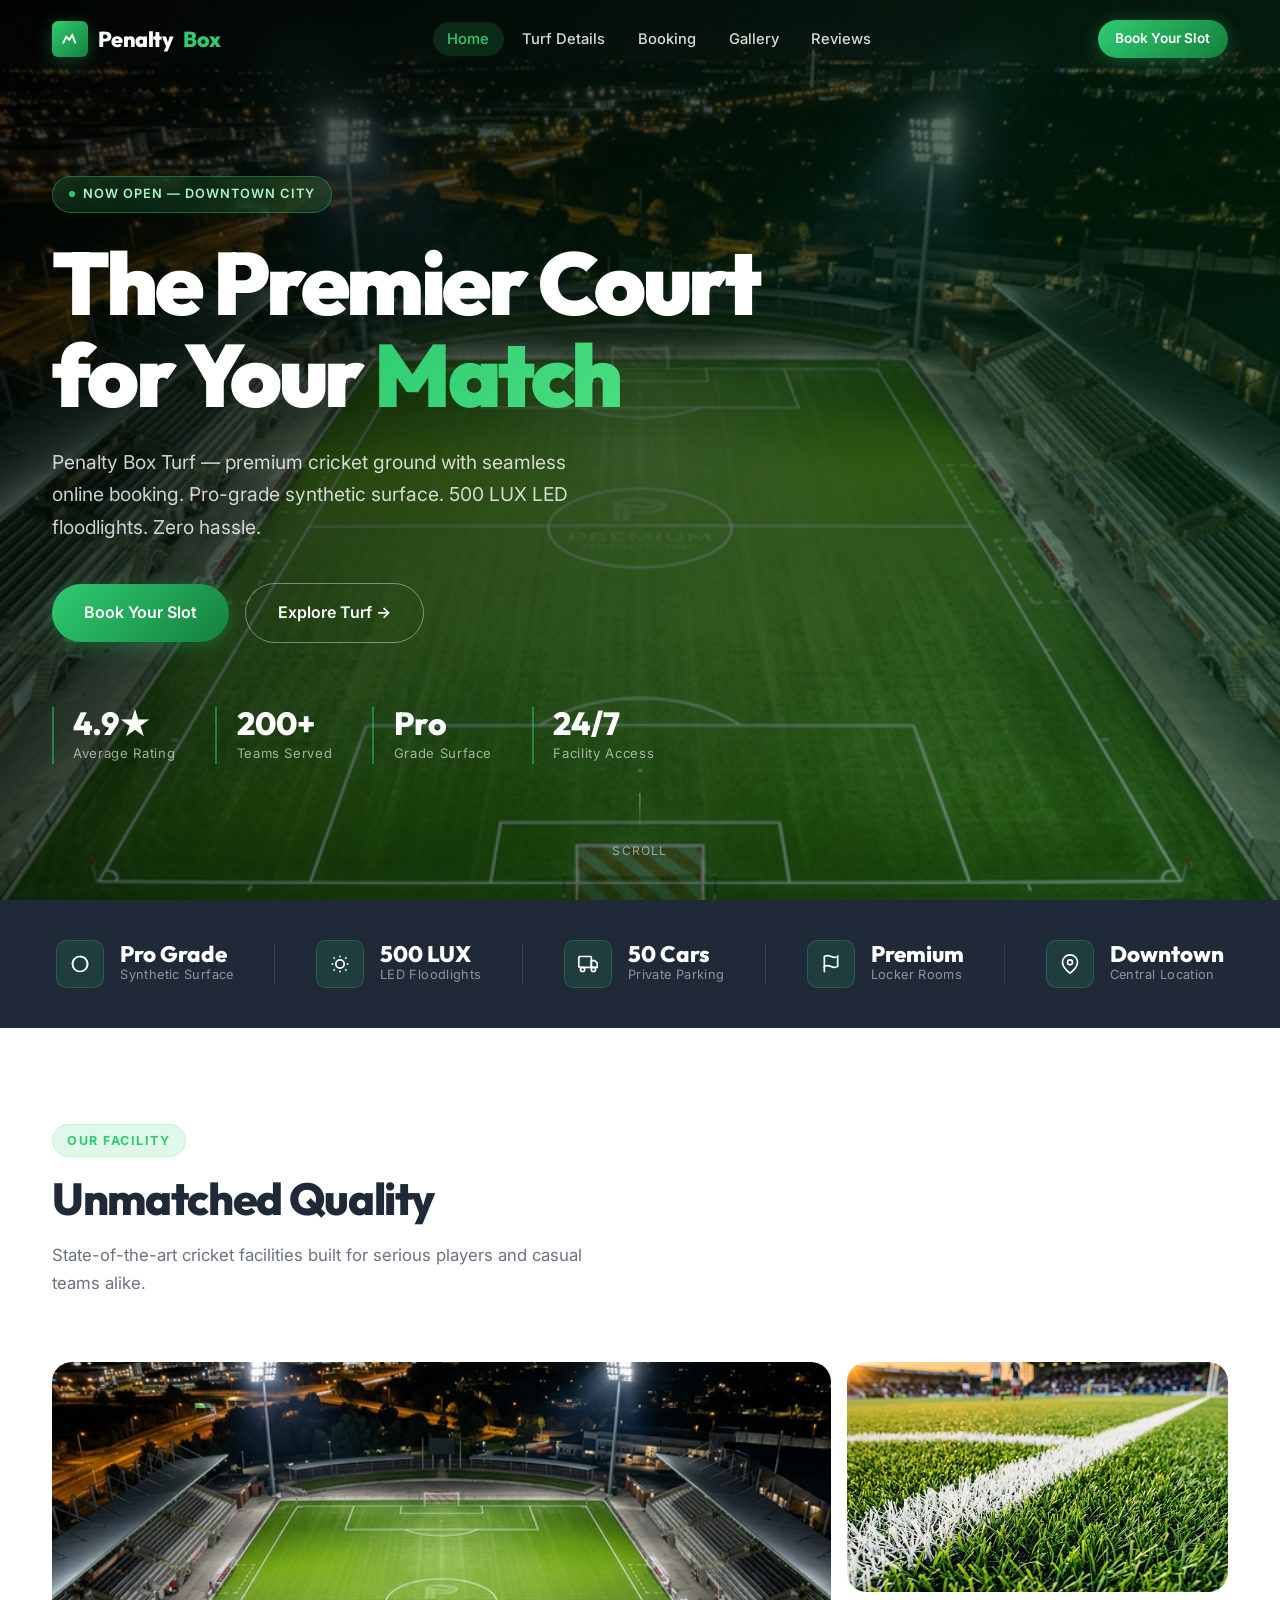
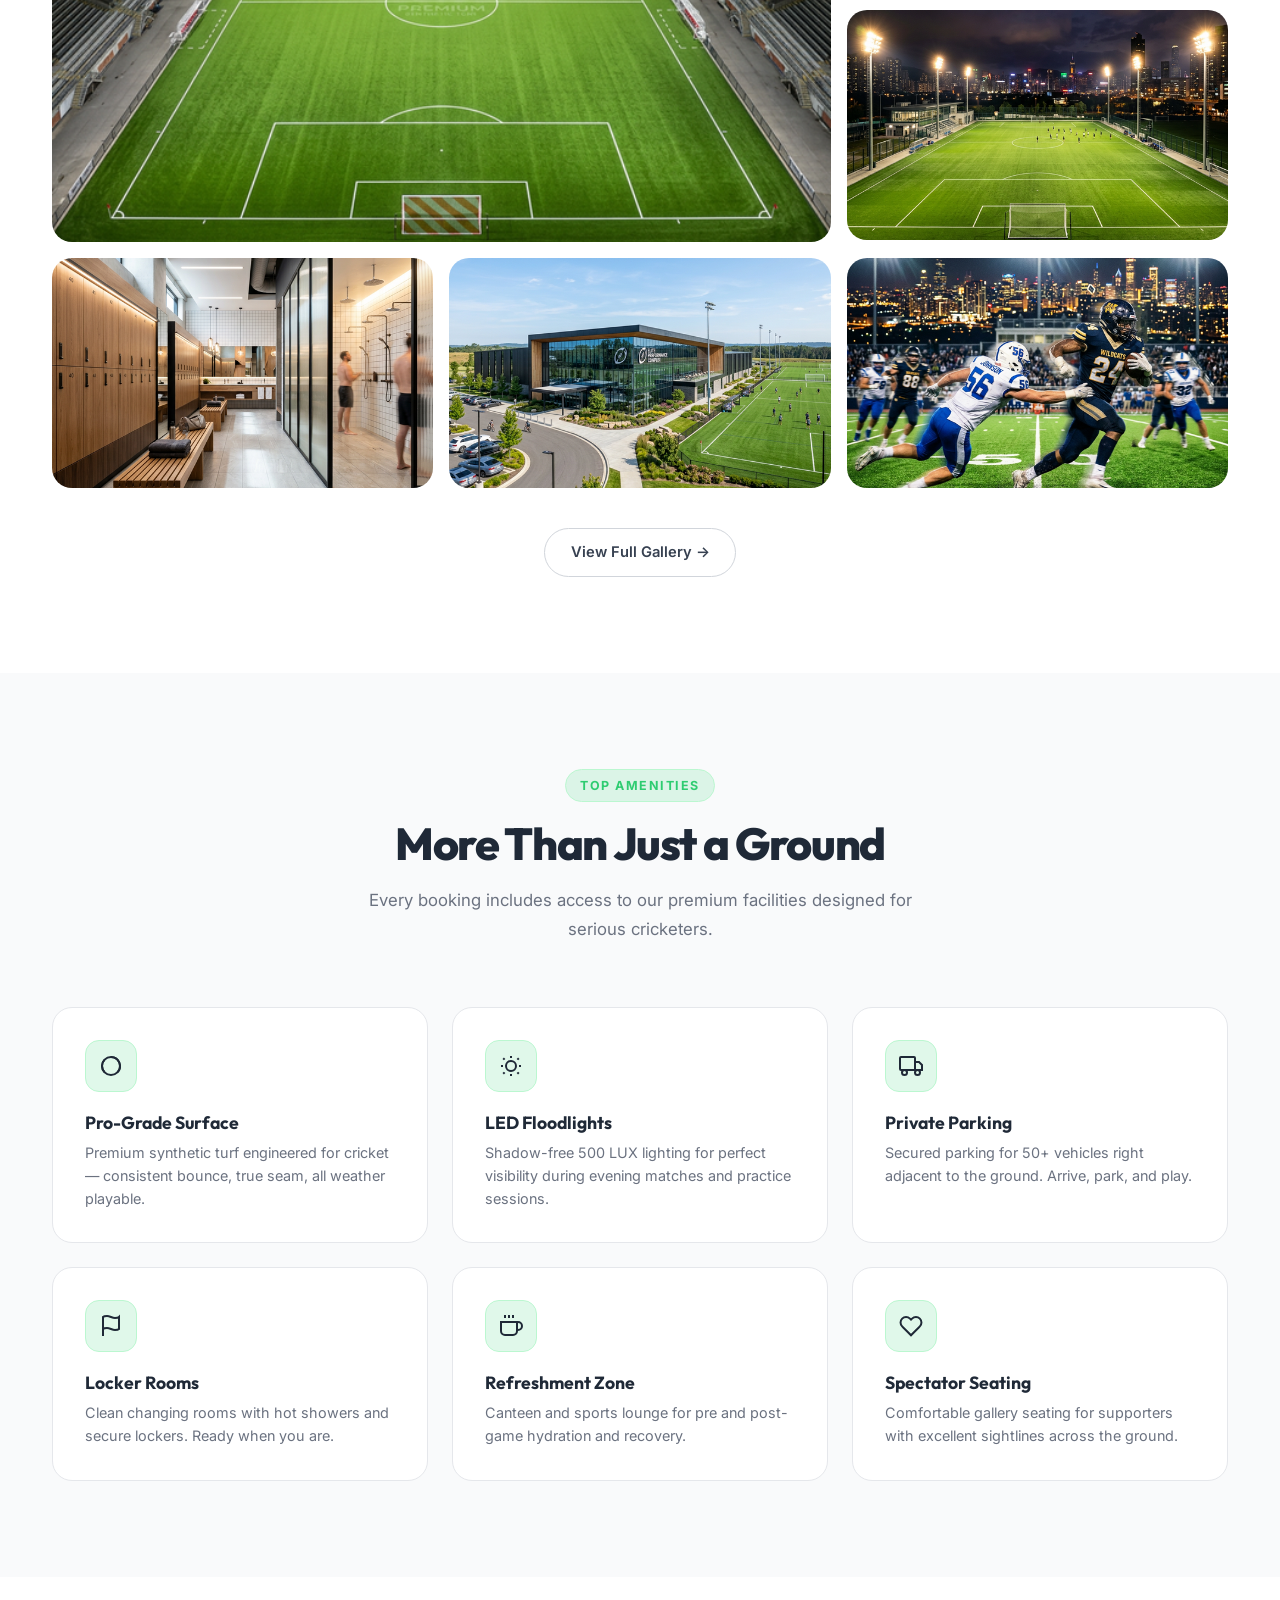
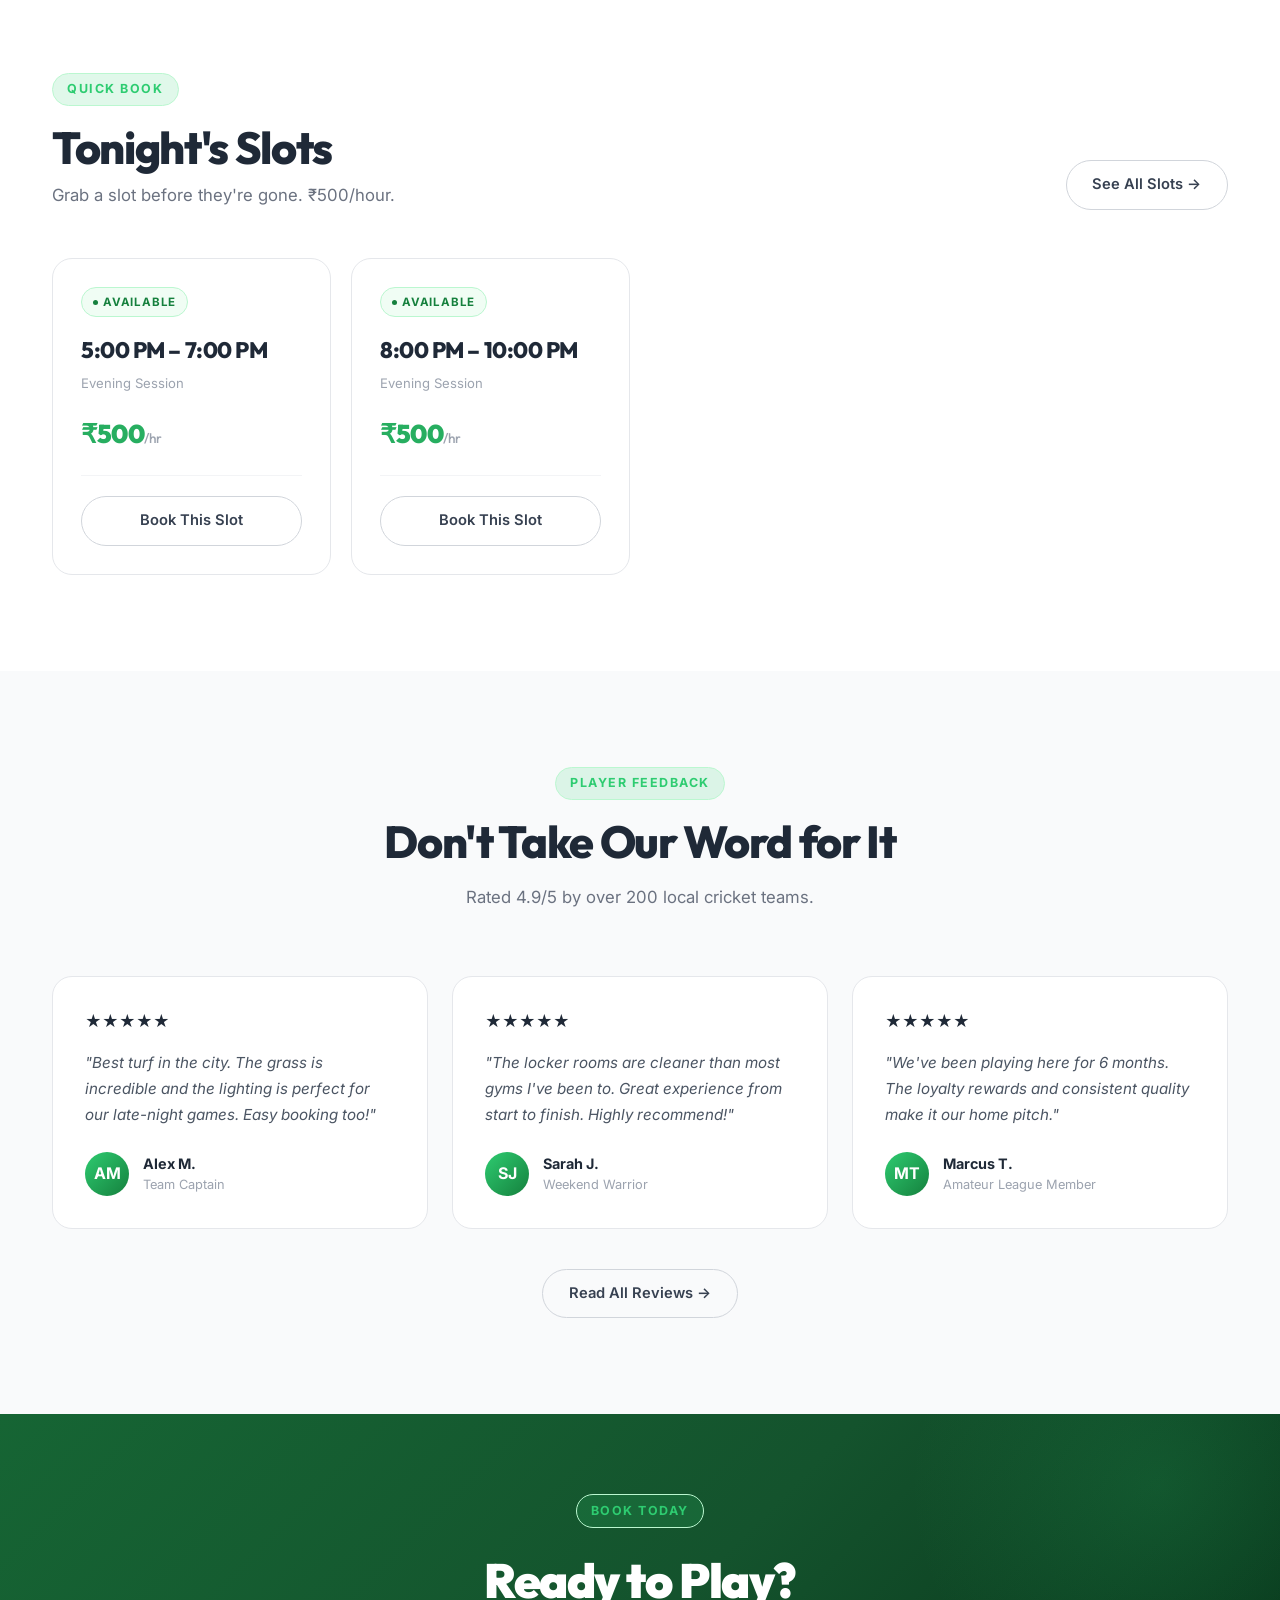
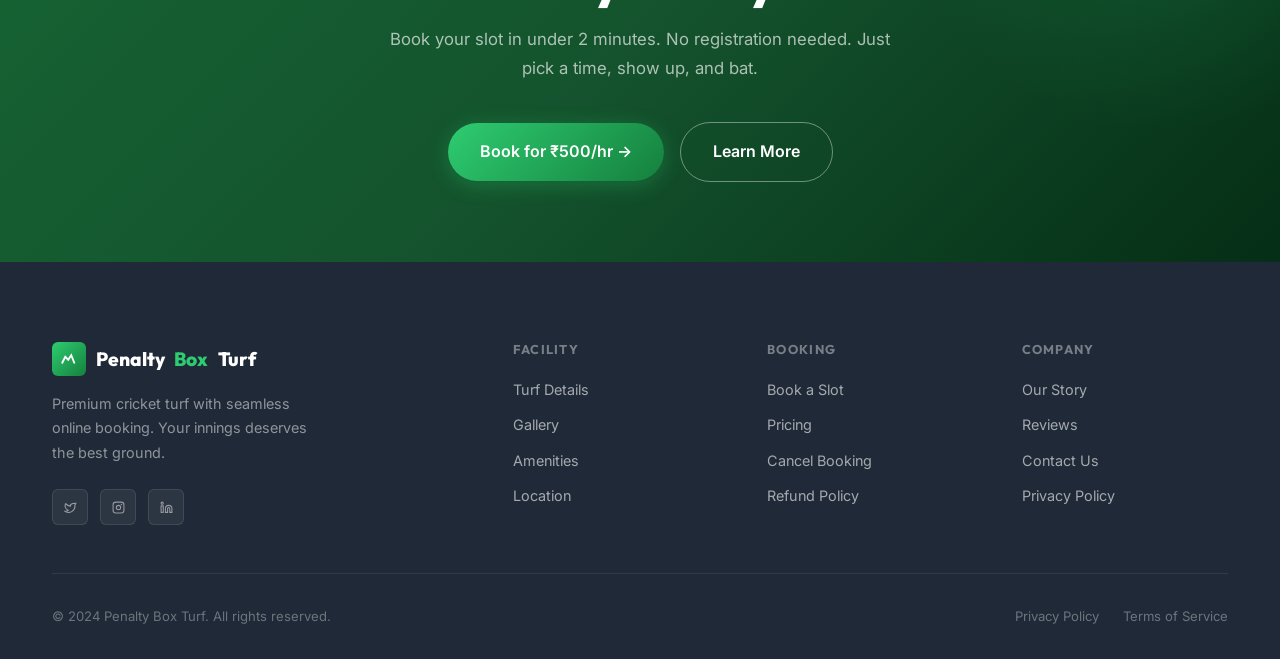
==== index.html @ 3f578d41 "website completed" ====
<!DOCTYPE html>
<html lang="en">
<head>
  <meta charset="UTF-8" />
  <meta name="viewport" content="width=device-width, initial-scale=1.0" />
  <title>Penalty Box Turf | Premium Cricket Booking</title>
  <meta name="description" content="Book your cricket turf at Penalty Box Turf. Premium synthetic wicket surface, LED floodlights, and top-tier amenities. ₹500/hour, instant confirmation." />
  <link rel="stylesheet" href="styles.css" />
  <link rel="preconnect" href="https://fonts.googleapis.com" />
  <link rel="preconnect" href="https://fonts.gstatic.com" crossorigin />
</head>
<body>

  <!-- ===== NAVBAR ===== -->
  <nav class="navbar navbar-hero" id="navbar">
    <div class="navbar-inner">
      <a href="index.html" class="navbar-logo">
        <span class="logo-icon"><svg width="18" height="18" viewBox="0 0 24 24" fill="none" stroke="white" stroke-width="2.5" stroke-linecap="round"><path d="M3 17l4-8 4 4 4-6 4 10"/></svg></span>
        Penalty<span>Box</span>
      </a>
      <ul class="navbar-nav">
        <li><a href="index.html" class="nav-link active" data-page="home">Home</a></li>
        <li><a href="turf.html" class="nav-link" data-page="turf">Turf Details</a></li>
        <li><a href="booking.html" class="nav-link" data-page="booking">Booking</a></li>
        <li><a href="gallery.html" class="nav-link" data-page="gallery">Gallery</a></li>
        <li><a href="reviews.html" class="nav-link" data-page="reviews">Reviews</a></li>
      </ul>
      <div class="navbar-cta">
        <a href="booking.html" class="btn btn-primary btn-sm">Book Your Slot</a>
      </div>
      <div class="nav-toggle" id="navToggle">
        <span></span><span></span><span></span>
      </div>
    </div>
  </nav>

  <!-- Mobile Menu -->
  <div class="mobile-menu" id="mobileMenu">
    <div class="mobile-menu-header">
      <a href="index.html" class="navbar-logo" style="color:#1f2937">
        <span class="logo-icon"><svg width="18" height="18" viewBox="0 0 24 24" fill="none" stroke="white" stroke-width="2.5" stroke-linecap="round"><path d="M3 17l4-8 4 4 4-6 4 10"/></svg></span>
        Penalty<span style="color:var(--accent)">Box</span>
      </a>
      <button id="mobileMenuClose" style="background:none;border:none;font-size:1.5rem;cursor:pointer;color:#374151;">✕</button>
    </div>
    <nav class="mobile-menu-links">
      <a href="index.html">Home</a>
      <a href="turf.html">Turf Details</a>
      <a href="booking.html">Booking</a>
      <a href="gallery.html">Gallery</a>
      <a href="reviews.html">Reviews</a>
    </nav>
    <a href="booking.html" class="btn btn-primary" style="margin-top:2rem;">Book Your Slot →</a>
  </div>

  <!-- ===== HERO ===== -->
  <section class="hero" id="hero">
    <div class="hero-bg" id="heroBg"></div>
    <div class="hero-overlay"></div>
    <div class="hero-grain"></div>
    <div class="hero-content">
      <div class="container">
        <div class="hero-badge">
          <span class="dot"></span>
          Now Open — Downtown City
        </div>
        <h1 class="hero-title">
          The Premier Court<br>for Your <span class="highlight">Match</span>
        </h1>
        <p class="hero-description">
          Penalty Box Turf — premium cricket ground with seamless online booking. Pro-grade synthetic surface. 500 LUX LED floodlights. Zero hassle.
        </p>
        <div class="hero-actions">
          <a href="booking.html" class="btn btn-primary btn-lg" id="heroBookBtn">
            Book Your Slot
          </a>
          <a href="turf.html" class="btn btn-ghost btn-lg">
            Explore Turf →
          </a>
        </div>
        <div class="hero-stats">
          <div class="hero-stat">
            <div class="hero-stat-number">4.9★</div>
            <div class="hero-stat-label">Average Rating</div>
          </div>
          <div class="hero-stat">
            <div class="hero-stat-number">200+</div>
            <div class="hero-stat-label">Teams Served</div>
          </div>
          <div class="hero-stat">
            <div class="hero-stat-number">Pro</div>
            <div class="hero-stat-label">Grade Surface</div>
          </div>
          <div class="hero-stat">
            <div class="hero-stat-number">24/7</div>
            <div class="hero-stat-label">Facility Access</div>
          </div>
        </div>
      </div>
    </div>
    <div class="hero-scroll" onclick="document.getElementById('statsSection').scrollIntoView({behavior:'smooth'})">
      <div class="scroll-indicator"></div>
      scroll
    </div>
  </section>

  <!-- ===== STATS BAND ===== -->
  <div class="stats-band" id="statsSection">
    <div class="container">
      <div class="stats-band-inner">
        <div class="stat-item">
          <div class="stat-icon"><svg width="20" height="20" viewBox="0 0 24 24" fill="none" stroke="currentColor" stroke-width="2"><circle cx="12" cy="12" r="9"/><path d="M12 3a9 9 0 0 1 6.36 15.36M5.64 5.64a9 9 0 0 0 0 12.72"/></svg></div>
          <div class="stat-content">
            <div class="stat-value">Pro Grade</div>
            <div class="stat-desc">Synthetic Surface</div>
          </div>
        </div>
        <div class="stat-divider"></div>
        <div class="stat-item">
          <div class="stat-icon"><svg width="20" height="20" viewBox="0 0 24 24" fill="none" stroke="currentColor" stroke-width="2"><circle cx="12" cy="12" r="5"/><line x1="12" y1="2" x2="12" y2="4"/><line x1="12" y1="20" x2="12" y2="22"/><line x1="2" y1="12" x2="4" y2="12"/><line x1="20" y1="12" x2="22" y2="12"/><line x1="4.22" y1="4.22" x2="5.64" y2="5.64"/><line x1="18.36" y1="18.36" x2="19.78" y2="19.78"/><line x1="4.22" y1="19.78" x2="5.64" y2="18.36"/><line x1="18.36" y1="5.64" x2="19.78" y2="4.22"/></svg></div>
          <div class="stat-content">
            <div class="stat-value">500 LUX</div>
            <div class="stat-desc">LED Floodlights</div>
          </div>
        </div>
        <div class="stat-divider"></div>
        <div class="stat-item">
          <div class="stat-icon"><svg width="20" height="20" viewBox="0 0 24 24" fill="none" stroke="currentColor" stroke-width="2"><rect x="1" y="3" width="15" height="13" rx="1"/><path d="M16 8h4l3 3v5h-7V8z"/><circle cx="5.5" cy="18.5" r="2.5"/><circle cx="18.5" cy="18.5" r="2.5"/></svg></div>
          <div class="stat-content">
            <div class="stat-value">50 Cars</div>
            <div class="stat-desc">Private Parking</div>
          </div>
        </div>
        <div class="stat-divider"></div>
        <div class="stat-item">
          <div class="stat-icon"><svg width="20" height="20" viewBox="0 0 24 24" fill="none" stroke="currentColor" stroke-width="2"><path d="M4 15s1-1 4-1 5 2 8 2 4-1 4-1V3s-1 1-4 1-5-2-8-2-4 1-4 1z"/><line x1="4" y1="22" x2="4" y2="15"/></svg></div>
          <div class="stat-content">
            <div class="stat-value">Premium</div>
            <div class="stat-desc">Locker Rooms</div>
          </div>
        </div>
        <div class="stat-divider"></div>
        <div class="stat-item">
          <div class="stat-icon"><svg width="20" height="20" viewBox="0 0 24 24" fill="none" stroke="currentColor" stroke-width="2"><path d="M21 10c0 7-9 13-9 13s-9-6-9-13a9 9 0 0 1 18 0z"/><circle cx="12" cy="10" r="3"/></svg></div>
          <div class="stat-content">
            <div class="stat-value">Downtown</div>
            <div class="stat-desc">Central Location</div>
          </div>
        </div>
      </div>
    </div>
  </div>

  <!-- ===== GALLERY PREVIEW ===== -->
  <section class="section">
    <div class="container">
      <div class="section-header fade-in">
        <div class="section-tag">Our Facility</div>
        <h2 class="section-title">Unmatched Quality</h2>
        <p class="section-subtitle">State-of-the-art cricket facilities built for serious players and casual teams alike.</p>
      </div>
      <div class="gallery-grid fade-in">
        <div class="gallery-item" onclick="window.location.href='gallery.html'">
          <img src="images/hero_aerial.png" alt="Aerial view of Penalty Box Turf" loading="lazy" />
          <div class="gallery-overlay">
            <div class="gallery-overlay-icon"><svg width="16" height="16" viewBox="0 0 24 24" fill="none" stroke="white" stroke-width="2.5"><circle cx="11" cy="11" r="8"/><line x1="21" y1="21" x2="16.65" y2="16.65"/></svg></div>
          </div>
        </div>
        <div class="gallery-item" onclick="window.location.href='gallery.html'">
          <img src="images/turf_closeup.png" alt="Premium cricket surface closeup" loading="lazy" />
          <div class="gallery-overlay"><div class="gallery-overlay-icon"><svg width="16" height="16" viewBox="0 0 24 24" fill="none" stroke="white" stroke-width="2.5"><circle cx="11" cy="11" r="8"/><line x1="21" y1="21" x2="16.65" y2="16.65"/></svg></div></div>
        </div>
        <div class="gallery-item" onclick="window.location.href='gallery.html'">
          <img src="images/turf_panoramic.png" alt="Full ground panoramic" loading="lazy" />
          <div class="gallery-overlay"><div class="gallery-overlay-icon"><svg width="16" height="16" viewBox="0 0 24 24" fill="none" stroke="white" stroke-width="2.5"><circle cx="11" cy="11" r="8"/><line x1="21" y1="21" x2="16.65" y2="16.65"/></svg></div></div>
        </div>
        <div class="gallery-item" onclick="window.location.href='gallery.html'">
          <img src="images/locker_room.png" alt="Premium locker rooms" loading="lazy" />
          <div class="gallery-overlay"><div class="gallery-overlay-icon"><svg width="16" height="16" viewBox="0 0 24 24" fill="none" stroke="white" stroke-width="2.5"><circle cx="11" cy="11" r="8"/><line x1="21" y1="21" x2="16.65" y2="16.65"/></svg></div></div>
        </div>
        <div class="gallery-item" onclick="window.location.href='gallery.html'">
          <img src="images/facility_wide.png" alt="Facility exterior" loading="lazy" />
          <div class="gallery-overlay"><div class="gallery-overlay-icon"><svg width="16" height="16" viewBox="0 0 24 24" fill="none" stroke="white" stroke-width="2.5"><circle cx="11" cy="11" r="8"/><line x1="21" y1="21" x2="16.65" y2="16.65"/></svg></div></div>
        </div>
        <div class="gallery-item" onclick="window.location.href='gallery.html'">
          <img src="images/night_action.png" alt="Night match in action" loading="lazy" />
          <div class="gallery-overlay"><div class="gallery-overlay-icon"><svg width="16" height="16" viewBox="0 0 24 24" fill="none" stroke="white" stroke-width="2.5"><circle cx="11" cy="11" r="8"/><line x1="21" y1="21" x2="16.65" y2="16.65"/></svg></div></div>
        </div>
      </div>
      <div class="flex items-center" style="justify-content:center;margin-top:2.5rem;" class="fade-in">
        <a href="gallery.html" class="btn btn-outline">View Full Gallery →</a>
      </div>
    </div>
  </section>

  <!-- ===== FEATURES ===== -->
  <section class="section bg-gray">
    <div class="container">
      <div class="section-header centered fade-in">
        <div class="section-tag">Top Amenities</div>
        <h2 class="section-title">More Than Just a Ground</h2>
        <p class="section-subtitle">Every booking includes access to our premium facilities designed for serious cricketers.</p>
      </div>
      <div class="features-grid">
        <div class="feature-card fade-in" style="--stagger-index:0" data-stagger>
          <div class="feature-icon"><svg width="24" height="24" viewBox="0 0 24 24" fill="none" stroke="currentColor" stroke-width="2"><circle cx="12" cy="12" r="9"/><path d="M12 3a9 9 0 0 1 6.36 15.36M5.64 5.64a9 9 0 0 0 0 12.72"/></svg></div>
          <h3>Pro-Grade Surface</h3>
          <p>Premium synthetic turf engineered for cricket — consistent bounce, true seam, all weather playable.</p>
        </div>
        <div class="feature-card fade-in" style="--stagger-index:1" data-stagger>
          <div class="feature-icon"><svg width="24" height="24" viewBox="0 0 24 24" fill="none" stroke="currentColor" stroke-width="2"><circle cx="12" cy="12" r="5"/><line x1="12" y1="2" x2="12" y2="4"/><line x1="12" y1="20" x2="12" y2="22"/><line x1="2" y1="12" x2="4" y2="12"/><line x1="20" y1="12" x2="22" y2="12"/><line x1="4.22" y1="4.22" x2="5.64" y2="5.64"/><line x1="18.36" y1="18.36" x2="19.78" y2="19.78"/><line x1="4.22" y1="19.78" x2="5.64" y2="18.36"/><line x1="18.36" y1="5.64" x2="19.78" y2="4.22"/></svg></div>
          <h3>LED Floodlights</h3>
          <p>Shadow-free 500 LUX lighting for perfect visibility during evening matches and practice sessions.</p>
        </div>
        <div class="feature-card fade-in" style="--stagger-index:2" data-stagger>
          <div class="feature-icon"><svg width="24" height="24" viewBox="0 0 24 24" fill="none" stroke="currentColor" stroke-width="2"><rect x="1" y="3" width="15" height="13" rx="1"/><path d="M16 8h4l3 3v5h-7V8z"/><circle cx="5.5" cy="18.5" r="2.5"/><circle cx="18.5" cy="18.5" r="2.5"/></svg></div>
          <h3>Private Parking</h3>
          <p>Secured parking for 50+ vehicles right adjacent to the ground. Arrive, park, and play.</p>
        </div>
        <div class="feature-card fade-in" style="--stagger-index:3" data-stagger>
          <div class="feature-icon"><svg width="24" height="24" viewBox="0 0 24 24" fill="none" stroke="currentColor" stroke-width="2"><path d="M4 15s1-1 4-1 5 2 8 2 4-1 4-1V3s-1 1-4 1-5-2-8-2-4 1-4 1z"/><line x1="4" y1="22" x2="4" y2="15"/></svg></div>
          <h3>Locker Rooms</h3>
          <p>Clean changing rooms with hot showers and secure lockers. Ready when you are.</p>
        </div>
        <div class="feature-card fade-in" style="--stagger-index:4" data-stagger>
          <div class="feature-icon"><svg width="24" height="24" viewBox="0 0 24 24" fill="none" stroke="currentColor" stroke-width="2"><path d="M18 8h1a4 4 0 0 1 0 8h-1"/><path d="M2 8h16v9a4 4 0 0 1-4 4H6a4 4 0 0 1-4-4V8z"/><line x1="6" y1="1" x2="6" y2="4"/><line x1="10" y1="1" x2="10" y2="4"/><line x1="14" y1="1" x2="14" y2="4"/></svg></div>
          <h3>Refreshment Zone</h3>
          <p>Canteen and sports lounge for pre and post-game hydration and recovery.</p>
        </div>
        <div class="feature-card fade-in" style="--stagger-index:5" data-stagger>
          <div class="feature-icon"><svg width="24" height="24" viewBox="0 0 24 24" fill="none" stroke="currentColor" stroke-width="2"><path d="M20.84 4.61a5.5 5.5 0 0 0-7.78 0L12 5.67l-1.06-1.06a5.5 5.5 0 0 0-7.78 7.78l1.06 1.06L12 21.23l7.78-7.78 1.06-1.06a5.5 5.5 0 0 0 0-7.78z"/></svg></div>
          <h3>Spectator Seating</h3>
          <p>Comfortable gallery seating for supporters with excellent sightlines across the ground.</p>
        </div>
      </div>
    </div>
  </section>

  <!-- ===== TONIGHT'S SLOTS PREVIEW ===== -->
  <section class="section">
    <div class="container">
      <div class="section-header fade-in" style="display:flex;align-items:flex-end;justify-content:space-between;flex-wrap:wrap;gap:1.5rem;margin-bottom:3rem;">
        <div>
          <div class="section-tag">Quick Book</div>
          <h2 class="section-title" style="margin-bottom:0.5rem;">Tonight's Slots</h2>
          <p class="section-subtitle" style="max-width:none;">Grab a slot before they're gone. ₹500/hour.</p>
        </div>
        <a href="booking.html" class="btn btn-outline">See All Slots →</a>
      </div>
      <div class="slots-grid" id="homeSlots">
        <!-- Rendered by JS -->
      </div>
    </div>
  </section>

  <!-- ===== REVIEWS PREVIEW ===== -->
  <section class="section bg-gray">
    <div class="container">
      <div class="section-header centered fade-in">
        <div class="section-tag">Player Feedback</div>
        <h2 class="section-title">Don't Take Our Word for It</h2>
        <p class="section-subtitle">Rated 4.9/5 by over 200 local cricket teams.</p>
      </div>
      <div class="reviews-grid">
        <div class="review-card fade-in">
          <div class="review-stars">★★★★★</div>
          <p class="review-text">"Best turf in the city. The grass is incredible and the lighting is perfect for our late-night games. Easy booking too!"</p>
          <div class="review-author">
            <div class="review-avatar">AM</div>
            <div>
              <div class="review-author-name">Alex M.</div>
              <div class="review-author-role">Team Captain</div>
            </div>
          </div>
        </div>
        <div class="review-card fade-in">
          <div class="review-stars">★★★★★</div>
          <p class="review-text">"The locker rooms are cleaner than most gyms I've been to. Great experience from start to finish. Highly recommend!"</p>
          <div class="review-author">
            <div class="review-avatar">SJ</div>
            <div>
              <div class="review-author-name">Sarah J.</div>
              <div class="review-author-role">Weekend Warrior</div>
            </div>
          </div>
        </div>
        <div class="review-card fade-in">
          <div class="review-stars">★★★★★</div>
          <p class="review-text">"We've been playing here for 6 months. The loyalty rewards and consistent quality make it our home pitch."</p>
          <div class="review-author">
            <div class="review-avatar">MT</div>
            <div>
              <div class="review-author-name">Marcus T.</div>
              <div class="review-author-role">Amateur League Member</div>
            </div>
          </div>
        </div>
      </div>
      <div style="text-align:center;margin-top:2.5rem;" class="fade-in">
        <a href="reviews.html" class="btn btn-outline">Read All Reviews →</a>
      </div>
    </div>
  </section>

  <!-- ===== CTA BAND ===== -->
  <section style="background:linear-gradient(135deg,#166534 0%,#14532d 50%,#052e16 100%);padding:80px 0;position:relative;overflow:hidden;">
    <div style="position:absolute;top:-40%;right:-10%;width:500px;height:500px;background:radial-gradient(circle,rgba(46,204,113,0.15) 0%,transparent 70%);border-radius:50%;"></div>
    <div class="container" style="position:relative;z-index:2;text-align:center;">
      <div class="fade-in">
        <div class="section-tag" style="display:inline-flex;margin-bottom:1.5rem;">Book Today</div>
        <h2 style="font-family:var(--font-primary);font-size:clamp(2rem,4vw,3rem);font-weight:900;color:white;letter-spacing:-0.03em;margin-bottom:1rem;">
          Ready to Play?
        </h2>
        <p style="color:rgba(255,255,255,0.65);font-size:1.05rem;max-width:500px;margin:0 auto 2.5rem;line-height:1.7;">
          Book your slot in under 2 minutes. No registration needed. Just pick a time, show up, and bat.
        </p>
        <div style="display:flex;align-items:center;justify-content:center;gap:1rem;flex-wrap:wrap;">
          <a href="booking.html" class="btn btn-primary btn-lg">Book for ₹500/hr →</a>
          <a href="turf.html" class="btn btn-ghost btn-lg">Learn More</a>
        </div>
      </div>
    </div>
  </section>

  <!-- ===== FOOTER ===== -->
  <footer class="footer">
    <div class="container">
      <div class="footer-grid">
        <div class="footer-brand">
          <div class="footer-logo">
            <span class="logo-icon"><svg width="18" height="18" viewBox="0 0 24 24" fill="none" stroke="white" stroke-width="2.5" stroke-linecap="round"><path d="M3 17l4-8 4 4 4-6 4 10"/></svg></span>
            Penalty<span>Box</span> Turf
          </div>
          <p>Premium cricket turf with seamless online booking. Your innings deserves the best ground.</p>
          <div class="footer-social" style="margin-top:1.5rem;">
            <div class="social-btn"><svg width="13" height="13" viewBox="0 0 24 24" fill="none" stroke="currentColor" stroke-width="2"><path d="M22 4s-.7 2.1-2 3.4c1.6 10-9.4 17.3-18 11.6 2.2.1 4.4-.6 6-2C3 15.5.5 9.6 3 5c2.2 2.7 5.5 4.3 9 4.5-.3-1.4.1-2.7 1-3.5C15 4 22 4 22 4z"/></svg></div>
            <div class="social-btn"><svg width="13" height="13" viewBox="0 0 24 24" fill="none" stroke="currentColor" stroke-width="2"><rect x="2" y="2" width="20" height="20" rx="5"/><circle cx="12" cy="12" r="4"/><circle cx="17.5" cy="6.5" r="0.5" fill="currentColor"/></svg></div>
            <div class="social-btn"><svg width="13" height="13" viewBox="0 0 24 24" fill="none" stroke="currentColor" stroke-width="2"><path d="M16 8a6 6 0 0 1 6 6v7h-4v-7a2 2 0 0 0-2-2 2 2 0 0 0-2 2v7h-4v-7a6 6 0 0 1 6-6z"/><rect x="2" y="9" width="4" height="12"/><circle cx="4" cy="4" r="2"/></svg></div>
          </div>
        </div>
        <div class="footer-col">
          <h4>Facility</h4>
          <ul>
            <li><a href="turf.html">Turf Details</a></li>
            <li><a href="gallery.html">Gallery</a></li>
            <li><a href="turf.html#amenities">Amenities</a></li>
            <li><a href="turf.html#location">Location</a></li>
          </ul>
        </div>
        <div class="footer-col">
          <h4>Booking</h4>
          <ul>
            <li><a href="booking.html">Book a Slot</a></li>
            <li><a href="booking.html#pricing">Pricing</a></li>
            <li><a href="#">Cancel Booking</a></li>
            <li><a href="#">Refund Policy</a></li>
          </ul>
        </div>
        <div class="footer-col">
          <h4>Company</h4>
          <ul>
            <li><a href="#">Our Story</a></li>
            <li><a href="reviews.html">Reviews</a></li>
            <li><a href="#">Contact Us</a></li>
            <li><a href="#">Privacy Policy</a></li>
          </ul>
        </div>
      </div>
      <div class="footer-divider"></div>
      <div class="footer-bottom">
        <p>© 2024 Penalty Box Turf. All rights reserved.</p>
        <div style="display:flex;gap:1.5rem;">
          <a href="#" style="font-size:0.82rem;color:rgba(255,255,255,0.35);">Privacy Policy</a>
          <a href="#" style="font-size:0.82rem;color:rgba(255,255,255,0.35);">Terms of Service</a>
        </div>
      </div>
    </div>
  </footer>

  <!-- Lightbox -->
  <div class="lightbox" id="lightbox" onclick="closeLightbox()">
    <div class="lightbox-content" onclick="event.stopPropagation()">
      <button class="lightbox-close" onclick="closeLightbox()">✕</button>
      <img id="lightboxImg" src="" alt="Gallery Image" />
    </div>
  </div>

  <script src="app.js"></script>
</body>
</html>
---- styles.css ----
/* ============================================
   ELITE TURF ARENA - Premium Design System
   ============================================ */

@import url('https://fonts.googleapis.com/css2?family=Inter:wght@300;400;500;600;700;800;900&family=Outfit:wght@300;400;500;600;700;800&display=swap');

/* ---- CSS Variables ---- */
:root {
  --green-50: #f0fdf4;
  --green-100: #dcfce7;
  --green-200: #bbf7d0;
  --green-400: #4ade80;
  --green-500: #22c55e;
  --green-600: #16a34a;
  --green-700: #15803d;
  --green-800: #166534;
  --green-900: #14532d;

  --accent: #2ecc71;
  --accent-dark: #27ae60;
  --accent-light: #a8f5c8;
  --accent-glow: rgba(46, 204, 113, 0.15);

  --black: #0a0a0a;
  --gray-800: #1f2937;
  --gray-700: #374151;
  --gray-600: #4b5563;
  --gray-500: #6b7280;
  --gray-400: #9ca3af;
  --gray-300: #d1d5db;
  --gray-200: #e5e7eb;
  --gray-100: #f3f4f6;
  --gray-50: #f9fafb;
  --white: #ffffff;

  --font-primary: 'Outfit', sans-serif;
  --font-secondary: 'Inter', sans-serif;

  --shadow-sm: 0 1px 2px 0 rgba(0,0,0,0.05);
  --shadow: 0 1px 3px 0 rgba(0,0,0,0.1), 0 1px 2px -1px rgba(0,0,0,0.1);
  --shadow-md: 0 4px 6px -1px rgba(0,0,0,0.1), 0 2px 4px -2px rgba(0,0,0,0.1);
  --shadow-lg: 0 10px 15px -3px rgba(0,0,0,0.1), 0 4px 6px -4px rgba(0,0,0,0.1);
  --shadow-xl: 0 20px 25px -5px rgba(0,0,0,0.1), 0 8px 10px -6px rgba(0,0,0,0.1);
  --shadow-2xl: 0 25px 50px -12px rgba(0,0,0,0.25);
  --shadow-green: 0 4px 20px rgba(46, 204, 113, 0.3);

  --radius-sm: 6px;
  --radius: 10px;
  --radius-md: 14px;
  --radius-lg: 20px;
  --radius-xl: 28px;
  --radius-full: 9999px;

  --transition: all 0.25s cubic-bezier(0.4, 0, 0.2, 1);
  --transition-slow: all 0.45s cubic-bezier(0.4, 0, 0.2, 1);
  --transition-spring: all 0.4s cubic-bezier(0.34, 1.56, 0.64, 1);
}

/* ---- Reset & Base ---- */
*, *::before, *::after {
  box-sizing: border-box;
  margin: 0;
  padding: 0;
}

html {
  scroll-behavior: smooth;
  font-size: 16px;
}

body {
  font-family: var(--font-secondary);
  color: var(--gray-800);
  background: var(--white);
  line-height: 1.6;
  overflow-x: hidden;
  -webkit-font-smoothing: antialiased;
}

img {
  max-width: 100%;
  height: auto;
  display: block;
}

a {
  text-decoration: none;
  color: inherit;
}

ul {
  list-style: none;
}

/* ---- Typography ---- */
h1, h2, h3, h4, h5, h6 {
  font-family: var(--font-primary);
  line-height: 1.2;
  color: var(--gray-800);
}

.text-accent { color: var(--accent); }
.text-white { color: var(--white); }
.text-muted { color: var(--gray-500); }

/* ---- Layout ---- */
.container {
  max-width: 1240px;
  margin: 0 auto;
  padding: 0 2rem;
}

.section {
  padding: 96px 0;
}

.section-sm {
  padding: 64px 0;
}

/* ---- Page Transition ---- */
.page-wrapper {
  animation: pageFadeIn 0.5s ease forwards;
}

@keyframes pageFadeIn {
  from { opacity: 0; transform: translateY(12px); }
  to { opacity: 1; transform: translateY(0); }
}

/* ---- Scroll Fade Animations ---- */
.fade-in {
  opacity: 0;
  transform: translateY(28px);
  transition: opacity 0.7s ease, transform 0.7s ease;
}

.fade-in.visible {
  opacity: 1;
  transform: translateY(0);
}

.fade-in-left {
  opacity: 0;
  transform: translateX(-32px);
  transition: opacity 0.7s ease, transform 0.7s ease;
}

.fade-in-left.visible {
  opacity: 1;
  transform: translateX(0);
}

.fade-in-right {
  opacity: 0;
  transform: translateX(32px);
  transition: opacity 0.7s ease, transform 0.7s ease;
}

.fade-in-right.visible {
  opacity: 1;
  transform: translateX(0);
}

/* ---- Navbar ---- */
.navbar {
  position: fixed;
  top: 0;
  left: 0;
  right: 0;
  z-index: 1000;
  padding: 0;
  transition: var(--transition-slow);
}

.navbar.scrolled {
  background: rgba(255, 255, 255, 0.95);
  backdrop-filter: blur(20px);
  -webkit-backdrop-filter: blur(20px);
  box-shadow: 0 1px 0 rgba(0,0,0,0.08), var(--shadow-md);
}

.navbar-inner {
  display: flex;
  align-items: center;
  justify-content: space-between;
  padding: 1.25rem 2rem;
  max-width: 1240px;
  margin: 0 auto;
}

.navbar-logo {
  display: flex;
  align-items: center;
  gap: 0.6rem;
  font-family: var(--font-primary);
  font-weight: 800;
  font-size: 1.35rem;
  color: var(--gray-800);
  letter-spacing: -0.02em;
}

.navbar-logo .logo-icon {
  width: 36px;
  height: 36px;
  background: linear-gradient(135deg, var(--accent) 0%, var(--green-700) 100%);
  border-radius: var(--radius-sm);
  display: flex;
  align-items: center;
  justify-content: center;
  color: white;
  font-size: 1.1rem;
  box-shadow: var(--shadow-green);
}

.navbar-logo span { color: var(--accent); }

.navbar-nav {
  display: flex;
  align-items: center;
  gap: 0.25rem;
}

.nav-link {
  font-size: 0.92rem;
  font-weight: 500;
  color: var(--gray-600);
  padding: 0.5rem 0.9rem;
  border-radius: var(--radius-full);
  transition: var(--transition);
  position: relative;
}

.nav-link:hover,
.nav-link.active {
  color: var(--gray-800);
  background: var(--gray-100);
}

.navbar-cta {
  display: flex;
  align-items: center;
  gap: 1rem;
}

.navbar-hero .navbar-logo { color: var(--white); }
.navbar-hero .nav-link { color: rgba(255,255,255,0.85); }
.navbar-hero .nav-link:hover { color: white; background: rgba(255,255,255,0.1); }

/* Mobile Nav Toggle */
.nav-toggle {
  display: none;
  flex-direction: column;
  gap: 5px;
  cursor: pointer;
  padding: 4px;
}

.nav-toggle span {
  display: block;
  width: 22px;
  height: 2px;
  background: var(--gray-700);
  border-radius: 2px;
  transition: var(--transition);
}

/* ---- Buttons ---- */
.btn {
  display: inline-flex;
  align-items: center;
  justify-content: center;
  gap: 0.5rem;
  padding: 0.75rem 1.6rem;
  border: none;
  border-radius: var(--radius-full);
  font-family: var(--font-secondary);
  font-size: 0.92rem;
  font-weight: 600;
  cursor: pointer;
  transition: var(--transition-spring);
  outline: none;
  text-decoration: none;
  white-space: nowrap;
}

.btn-primary {
  background: linear-gradient(135deg, var(--accent) 0%, var(--green-700) 100%);
  color: white;
  box-shadow: var(--shadow-green), 0 1px 2px rgba(0,0,0,0.1);
}

.btn-primary:hover {
  transform: translateY(-2px) scale(1.02);
  box-shadow: 0 8px 30px rgba(46, 204, 113, 0.4), 0 2px 8px rgba(0,0,0,0.1);
}

.btn-primary:active {
  transform: translateY(0) scale(0.98);
}

.btn-outline {
  background: transparent;
  color: var(--gray-700);
  border: 1.5px solid var(--gray-300);
}

.btn-outline:hover {
  border-color: var(--accent);
  color: var(--accent);
  background: var(--accent-glow);
  transform: translateY(-1px);
}

.btn-white {
  background: white;
  color: var(--gray-800);
  box-shadow: var(--shadow-md);
}

.btn-white:hover {
  transform: translateY(-2px);
  box-shadow: var(--shadow-xl);
}

.btn-ghost {
  background: transparent;
  color: var(--white);
  border: 1.5px solid rgba(255,255,255,0.4);
}

.btn-ghost:hover {
  background: rgba(255,255,255,0.1);
  border-color: white;
}

.btn-lg {
  padding: 1rem 2rem;
  font-size: 1rem;
}

.btn-sm {
  padding: 0.5rem 1.1rem;
  font-size: 0.85rem;
}

/* ---- Section Header ---- */
.section-tag {
  display: inline-flex;
  align-items: center;
  gap: 0.5rem;
  font-size: 0.78rem;
  font-weight: 700;
  letter-spacing: 0.12em;
  text-transform: uppercase;
  color: var(--accent);
  background: var(--accent-glow);
  border: 1px solid var(--green-200);
  padding: 0.35rem 0.9rem;
  border-radius: var(--radius-full);
  margin-bottom: 1rem;
}

.section-title {
  font-family: var(--font-primary);
  font-size: clamp(2rem, 4vw, 2.8rem);
  font-weight: 800;
  line-height: 1.15;
  letter-spacing: -0.03em;
  color: var(--gray-800);
  margin-bottom: 1rem;
}

.section-subtitle {
  font-size: 1.05rem;
  color: var(--gray-500);
  line-height: 1.7;
  max-width: 560px;
}

.section-header {
  margin-bottom: 4rem;
}

.section-header.centered {
  text-align: center;
}

.section-header.centered .section-subtitle {
  margin: 0 auto;
}

/* ---- Hero Section ---- */
.hero {
  position: relative;
  min-height: 100vh;
  display: flex;
  align-items: center;
  overflow: hidden;
}

.hero-bg {
  position: absolute;
  inset: 0;
  background-image: url('images/hero_aerial.png');
  background-size: cover;
  background-position: center 30%;
  transform: scale(1.05);
  transition: transform 8s ease;
}

.hero-bg.loaded {
  transform: scale(1);
}

.hero-overlay {
  position: absolute;
  inset: 0;
  background: linear-gradient(
    135deg,
    rgba(0, 0, 0, 0.75) 0%,
    rgba(0, 30, 10, 0.65) 50%,
    rgba(0, 60, 20, 0.5) 100%
  );
}

.hero-grain {
  position: absolute;
  inset: 0;
  background-image: url("data:image/svg+xml,%3Csvg viewBox='0 0 256 256' xmlns='http://www.w3.org/2000/svg'%3E%3Cfilter id='noise'%3E%3CfeTurbulence type='fractalNoise' baseFrequency='0.9' numOctaves='4' stitchTiles='stitch'/%3E%3C/filter%3E%3Crect width='100%25' height='100%25' filter='url(%23noise)' opacity='0.03'/%3E%3C/svg%3E");
  opacity: 0.35;
  pointer-events: none;
}

.hero-content {
  position: relative;
  z-index: 2;
  width: 100%;
}

.hero .container {
  padding-top: 120px;
  padding-bottom: 80px;
}

.hero-badge {
  display: inline-flex;
  align-items: center;
  gap: 0.5rem;
  background: rgba(46, 204, 113, 0.15);
  border: 1px solid rgba(46, 204, 113, 0.4);
  backdrop-filter: blur(10px);
  color: var(--accent-light);
  font-size: 0.8rem;
  font-weight: 600;
  letter-spacing: 0.08em;
  text-transform: uppercase;
  padding: 0.45rem 1rem;
  border-radius: var(--radius-full);
  margin-bottom: 1.5rem;
  animation: fadeInDown 0.8s ease 0.1s both;
}

.hero-badge .dot {
  width: 6px;
  height: 6px;
  background: var(--accent);
  border-radius: 50%;
  animation: pulse 2s infinite;
}

@keyframes pulse {
  0%, 100% { opacity: 1; transform: scale(1); }
  50% { opacity: 0.6; transform: scale(0.8); }
}

.hero-title {
  font-family: var(--font-primary);
  font-size: clamp(3rem, 7vw, 5.5rem);
  font-weight: 900;
  line-height: 1.05;
  letter-spacing: -0.04em;
  color: white;
  margin-bottom: 1.5rem;
  animation: fadeInUp 0.8s ease 0.2s both;
}

.hero-title .highlight {
  background: linear-gradient(135deg, var(--accent) 0%, var(--green-400) 100%);
  -webkit-background-clip: text;
  -webkit-text-fill-color: transparent;
  background-clip: text;
}

.hero-description {
  font-size: clamp(1rem, 2vw, 1.2rem);
  color: rgba(255, 255, 255, 0.8);
  max-width: 520px;
  line-height: 1.7;
  margin-bottom: 2.5rem;
  animation: fadeInUp 0.8s ease 0.35s both;
}

.hero-actions {
  display: flex;
  align-items: center;
  gap: 1rem;
  flex-wrap: wrap;
  margin-bottom: 4rem;
  animation: fadeInUp 0.8s ease 0.5s both;
}

.hero-stats {
  display: flex;
  gap: 2.5rem;
  flex-wrap: wrap;
  animation: fadeInUp 0.8s ease 0.65s both;
}

.hero-stat {
  border-left: 2px solid rgba(46, 204, 113, 0.5);
  padding-left: 1.2rem;
}

.hero-stat-number {
  font-family: var(--font-primary);
  font-size: 2rem;
  font-weight: 800;
  color: white;
  line-height: 1;
  margin-bottom: 0.25rem;
}

.hero-stat-label {
  font-size: 0.82rem;
  color: rgba(255,255,255,0.6);
  letter-spacing: 0.05em;
}

.hero-scroll {
  position: absolute;
  bottom: 2.5rem;
  left: 50%;
  transform: translateX(-50%);
  z-index: 2;
  display: flex;
  flex-direction: column;
  align-items: center;
  gap: 0.5rem;
  color: rgba(255,255,255,0.5);
  font-size: 0.75rem;
  letter-spacing: 0.1em;
  text-transform: uppercase;
  cursor: pointer;
}

.hero-scroll .scroll-indicator {
  width: 1.5px;
  height: 40px;
  background: linear-gradient(to bottom, rgba(255,255,255,0.5), transparent);
  border-radius: 2px;
  animation: scrollPulse 2s ease infinite;
}

@keyframes scrollPulse {
  0%, 100% { opacity: 0.5; transform: scaleY(1); }
  50% { opacity: 1; transform: scaleY(0.7); }
}

@keyframes fadeInUp {
  from { opacity: 0; transform: translateY(30px); }
  to { opacity: 1; transform: translateY(0); }
}

@keyframes fadeInDown {
  from { opacity: 0; transform: translateY(-20px); }
  to { opacity: 1; transform: translateY(0); }
}

/* ---- Features/Stats Band ---- */
.stats-band {
  background: var(--gray-800);
  padding: 2.5rem 0;
}

.stats-band-inner {
  display: flex;
  align-items: center;
  justify-content: space-around;
  flex-wrap: wrap;
  gap: 2rem;
}

.stat-item {
  display: flex;
  align-items: center;
  gap: 1rem;
  color: white;
}

.stat-item .stat-icon {
  width: 48px;
  height: 48px;
  background: rgba(46, 204, 113, 0.12);
  border: 1px solid rgba(46, 204, 113, 0.25);
  border-radius: var(--radius);
  display: flex;
  align-items: center;
  justify-content: center;
  font-size: 1.3rem;
  flex-shrink: 0;
}

.stat-item .stat-content .stat-value {
  font-family: var(--font-primary);
  font-size: 1.4rem;
  font-weight: 800;
  line-height: 1;
}

.stat-item .stat-content .stat-desc {
  font-size: 0.8rem;
  color: rgba(255,255,255,0.5);
  letter-spacing: 0.03em;
}

.stat-divider {
  width: 1px;
  height: 40px;
  background: rgba(255,255,255,0.1);
}

/* ---- Feature Cards (Facilities) ---- */
.features-grid {
  display: grid;
  grid-template-columns: repeat(auto-fill, minmax(320px, 1fr));
  gap: 1.5rem;
}

.feature-card {
  background: var(--white);
  border: 1px solid var(--gray-200);
  border-radius: var(--radius-lg);
  padding: 2rem;
  transition: var(--transition-slow);
  position: relative;
  overflow: hidden;
}

.feature-card::before {
  content: '';
  position: absolute;
  top: 0;
  left: 0;
  right: 0;
  height: 3px;
  background: linear-gradient(90deg, var(--accent), var(--green-400));
  transform: scaleX(0);
  transform-origin: left;
  transition: transform 0.4s ease;
}

.feature-card:hover {
  transform: translateY(-6px);
  box-shadow: var(--shadow-xl), 0 0 0 1px rgba(46, 204, 113, 0.1);
  border-color: rgba(46, 204, 113, 0.2);
}

.feature-card:hover::before {
  transform: scaleX(1);
}

.feature-icon {
  width: 52px;
  height: 52px;
  background: var(--accent-glow);
  border: 1px solid var(--green-200);
  border-radius: var(--radius-md);
  display: flex;
  align-items: center;
  justify-content: center;
  font-size: 1.5rem;
  margin-bottom: 1.25rem;
  transition: var(--transition);
}

.feature-card:hover .feature-icon {
  background: var(--accent);
  border-color: var(--accent);
}

.feature-card h3 {
  font-size: 1.1rem;
  font-weight: 700;
  margin-bottom: 0.5rem;
  color: var(--gray-800);
}

.feature-card p {
  font-size: 0.9rem;
  color: var(--gray-500);
  line-height: 1.6;
}

/* ---- Gallery Grid ---- */
.gallery-grid {
  display: grid;
  grid-template-columns: repeat(12, 1fr);
  gap: 1rem;
}

.gallery-item {
  position: relative;
  overflow: hidden;
  border-radius: var(--radius-lg);
  cursor: pointer;
}

.gallery-item:nth-child(1) { grid-column: span 8; grid-row: span 2; height: 480px; }
.gallery-item:nth-child(2) { grid-column: span 4; height: 230px; }
.gallery-item:nth-child(3) { grid-column: span 4; height: 230px; }
.gallery-item:nth-child(4) { grid-column: span 4; height: 230px; }
.gallery-item:nth-child(5) { grid-column: span 4; height: 230px; }
.gallery-item:nth-child(6) { grid-column: span 4; height: 230px; }

.gallery-item img {
  width: 100%;
  height: 100%;
  object-fit: cover;
  transition: transform 0.6s cubic-bezier(0.4, 0, 0.2, 1);
}

.gallery-item:hover img {
  transform: scale(1.07);
}

.gallery-overlay {
  position: absolute;
  inset: 0;
  background: linear-gradient(to top, rgba(0,0,0,0.6) 0%, transparent 50%);
  opacity: 0;
  transition: var(--transition);
  display: flex;
  align-items: flex-end;
  padding: 1.5rem;
}

.gallery-item:hover .gallery-overlay {
  opacity: 1;
}

.gallery-overlay-icon {
  width: 44px;
  height: 44px;
  background: rgba(255,255,255,0.2);
  backdrop-filter: blur(8px);
  border: 1px solid rgba(255,255,255,0.3);
  border-radius: var(--radius-full);
  display: flex;
  align-items: center;
  justify-content: center;
  color: white;
  font-size: 1.1rem;
  margin-left: auto;
}

/* ---- Slot Cards ---- */
.slots-grid {
  display: grid;
  grid-template-columns: repeat(auto-fill, minmax(260px, 1fr));
  gap: 1.25rem;
}

.slot-card {
  background: white;
  border: 1.5px solid var(--gray-200);
  border-radius: var(--radius-lg);
  padding: 1.75rem;
  transition: var(--transition-slow);
  position: relative;
  overflow: hidden;
}

.slot-card.available {
  cursor: pointer;
}

.slot-card.available:hover {
  border-color: var(--accent);
  box-shadow: 0 0 0 3px rgba(46, 204, 113, 0.1), var(--shadow-lg);
  transform: translateY(-4px);
}

.slot-card.booked {
  opacity: 0.65;
  cursor: not-allowed;
  background: var(--gray-50);
}

.slot-card.selected {
  border-color: var(--accent);
  background: var(--green-50);
  box-shadow: 0 0 0 3px rgba(46, 204, 113, 0.15);
}

.slot-card.just-booked {
  animation: bookingSuccess 0.6s cubic-bezier(0.34, 1.56, 0.64, 1) both;
}

@keyframes bookingSuccess {
  0% { transform: scale(1); }
  40% { transform: scale(0.95); }
  70% { transform: scale(1.05); }
  100% { transform: scale(1); }
}

.slot-status-badge {
  display: inline-flex;
  align-items: center;
  gap: 0.3rem;
  font-size: 0.72rem;
  font-weight: 700;
  letter-spacing: 0.07em;
  text-transform: uppercase;
  padding: 0.3rem 0.7rem;
  border-radius: var(--radius-full);
  margin-bottom: 1rem;
}

.slot-status-badge.available {
  background: var(--green-50);
  color: var(--green-700);
  border: 1px solid var(--green-200);
}

.slot-status-badge.booked {
  background: var(--gray-100);
  color: var(--gray-500);
  border: 1px solid var(--gray-200);
}

.slot-status-badge .status-dot {
  width: 5px;
  height: 5px;
  border-radius: 50%;
  background: currentColor;
}

.slot-time {
  font-family: var(--font-primary);
  font-size: 1.4rem;
  font-weight: 800;
  color: var(--gray-800);
  margin-bottom: 0.25rem;
  letter-spacing: -0.02em;
}

.slot-date {
  font-size: 0.82rem;
  color: var(--gray-400);
  margin-bottom: 1.25rem;
}

.slot-price {
  font-family: var(--font-primary);
  font-size: 1.6rem;
  font-weight: 900;
  color: var(--accent-dark);
  letter-spacing: -0.03em;
}

.slot-price span {
  font-size: 0.85rem;
  font-weight: 500;
  color: var(--gray-400);
  letter-spacing: 0;
}

.slot-footer {
  margin-top: 1.25rem;
  padding-top: 1.25rem;
  border-top: 1px solid var(--gray-100);
}

/* ---- Review Cards ---- */
.reviews-grid {
  display: grid;
  grid-template-columns: repeat(auto-fill, minmax(320px, 1fr));
  gap: 1.5rem;
}

.review-card {
  background: var(--white);
  border: 1px solid var(--gray-200);
  border-radius: var(--radius-lg);
  padding: 2rem;
  transition: var(--transition-slow);
}

.review-card:hover {
  transform: translateY(-4px);
  box-shadow: var(--shadow-xl);
}

.review-stars {
  display: flex;
  gap: 0.2rem;
  margin-bottom: 1rem;
}

.star {
  color: #f59e0b;
  font-size: 1rem;
}

.review-text {
  font-size: 0.95rem;
  color: var(--gray-600);
  line-height: 1.7;
  margin-bottom: 1.5rem;
  font-style: italic;
}

.review-author {
  display: flex;
  align-items: center;
  gap: 0.9rem;
}

.review-avatar {
  width: 44px;
  height: 44px;
  border-radius: var(--radius-full);
  background: linear-gradient(135deg, var(--accent), var(--green-700));
  display: flex;
  align-items: center;
  justify-content: center;
  color: white;
  font-weight: 700;
  font-size: 1rem;
  flex-shrink: 0;
}

.review-author-name {
  font-weight: 700;
  font-size: 0.9rem;
  color: var(--gray-800);
}

.review-author-role {
  font-size: 0.8rem;
  color: var(--gray-400);
}

/* ---- Booking Panel ---- */
.booking-panel {
  background: white;
  border: 1px solid var(--gray-200);
  border-radius: var(--radius-xl);
  padding: 2rem;
  box-shadow: var(--shadow-xl);
  position: sticky;
  top: 100px;
}

.booking-panel h3 {
  font-size: 1.2rem;
  font-weight: 700;
  margin-bottom: 0.3rem;
}

.booking-panel .subtitle {
  font-size: 0.85rem;
  color: var(--gray-400);
  margin-bottom: 1.5rem;
}

.selected-slot-display {
  background: var(--green-50);
  border: 1.5px solid var(--green-200);
  border-radius: var(--radius-md);
  padding: 1.25rem;
  margin-bottom: 1.5rem;
  display: none;
}

.selected-slot-display.active { display: block; }

.payment-options {
  display: grid;
  grid-template-columns: 1fr 1fr;
  gap: 0.75rem;
  margin-bottom: 1.5rem;
}

.payment-option {
  border: 1.5px solid var(--gray-200);
  border-radius: var(--radius-md);
  padding: 0.85rem;
  cursor: pointer;
  transition: var(--transition);
  display: flex;
  align-items: center;
  gap: 0.6rem;
  font-size: 0.88rem;
  font-weight: 600;
  color: var(--gray-600);
}

.payment-option:hover {
  border-color: var(--accent);
  color: var(--gray-800);
}

.payment-option.selected {
  border-color: var(--accent);
  background: var(--green-50);
  color: var(--green-800);
}

.payment-icon {
  font-size: 1.2rem;
}

/* ---- Image with Parallax ---- */
.img-container {
  position: relative;
  border-radius: var(--radius-xl);
  overflow: hidden;
  box-shadow: var(--shadow-2xl);
}

.img-container img {
  width: 100%;
  height: 100%;
  object-fit: cover;
}

.img-float-badge {
  position: absolute;
  background: white;
  border-radius: var(--radius-md);
  padding: 0.9rem 1.2rem;
  box-shadow: var(--shadow-xl);
  display: flex;
  align-items: center;
  gap: 0.6rem;
}

/* ---- Lightbox ---- */
.lightbox {
  position: fixed;
  inset: 0;
  background: rgba(0,0,0,0.92);
  z-index: 9999;
  display: flex;
  align-items: center;
  justify-content: center;
  padding: 2rem;
  opacity: 0;
  pointer-events: none;
  transition: opacity 0.3s ease;
  backdrop-filter: blur(8px);
}

.lightbox.open {
  opacity: 1;
  pointer-events: all;
}

.lightbox-content {
  position: relative;
  max-width: 90vw;
  max-height: 90vh;
  transform: scale(0.9);
  transition: transform 0.3s cubic-bezier(0.34, 1.56, 0.64, 1);
}

.lightbox.open .lightbox-content {
  transform: scale(1);
}

.lightbox-content img {
  max-width: 90vw;
  max-height: 85vh;
  border-radius: var(--radius-lg);
  object-fit: contain;
}

.lightbox-close {
  position: absolute;
  top: -50px;
  right: 0;
  width: 40px;
  height: 40px;
  background: rgba(255,255,255,0.1);
  border: 1px solid rgba(255,255,255,0.2);
  border-radius: var(--radius-full);
  color: white;
  font-size: 1.1rem;
  cursor: pointer;
  display: flex;
  align-items: center;
  justify-content: center;
  transition: var(--transition);
}

.lightbox-close:hover {
  background: rgba(255,255,255,0.2);
}

/* ---- Footer ---- */
.footer {
  background: var(--gray-800);
  color: white;
  padding: 5rem 0 2rem;
}

.footer-grid {
  display: grid;
  grid-template-columns: 2fr 1fr 1fr 1fr;
  gap: 3rem;
  margin-bottom: 3rem;
}

.footer-brand p {
  font-size: 0.9rem;
  color: rgba(255,255,255,0.5);
  margin-top: 1rem;
  line-height: 1.7;
  max-width: 280px;
}

.footer-logo {
  display: flex;
  align-items: center;
  gap: 0.6rem;
  font-family: var(--font-primary);
  font-weight: 800;
  font-size: 1.2rem;
}

.footer-logo .logo-icon {
  width: 34px;
  height: 34px;
  background: linear-gradient(135deg, var(--accent), var(--green-700));
  border-radius: var(--radius-sm);
  display: flex;
  align-items: center;
  justify-content: center;
  font-size: 1rem;
}

.footer-logo span { color: var(--accent); }

.footer-col h4 {
  font-size: 0.8rem;
  font-weight: 700;
  letter-spacing: 0.1em;
  text-transform: uppercase;
  color: rgba(255,255,255,0.4);
  margin-bottom: 1.25rem;
}

.footer-col ul li {
  margin-bottom: 0.6rem;
}

.footer-col ul li a {
  font-size: 0.9rem;
  color: rgba(255,255,255,0.6);
  transition: var(--transition);
}

.footer-col ul li a:hover {
  color: var(--accent);
}

.footer-divider {
  height: 1px;
  background: rgba(255,255,255,0.08);
  margin-bottom: 2rem;
}

.footer-bottom {
  display: flex;
  align-items: center;
  justify-content: space-between;
  flex-wrap: wrap;
  gap: 1rem;
}

.footer-bottom p {
  font-size: 0.82rem;
  color: rgba(255,255,255,0.35);
}

.footer-social {
  display: flex;
  gap: 0.75rem;
}

.social-btn {
  width: 36px;
  height: 36px;
  background: rgba(255,255,255,0.06);
  border: 1px solid rgba(255,255,255,0.1);
  border-radius: var(--radius-sm);
  display: flex;
  align-items: center;
  justify-content: center;
  font-size: 0.9rem;
  color: rgba(255,255,255,0.5);
  transition: var(--transition);
  cursor: pointer;
}

.social-btn:hover {
  background: rgba(46, 204, 113, 0.15);
  border-color: rgba(46, 204, 113, 0.3);
  color: var(--accent);
}

/* ---- Toast Notification ---- */
.toast {
  position: fixed;
  bottom: 2rem;
  right: 2rem;
  z-index: 10000;
  background: var(--gray-800);
  color: white;
  padding: 1rem 1.5rem;
  border-radius: var(--radius-lg);
  box-shadow: var(--shadow-2xl);
  display: flex;
  align-items: center;
  gap: 0.75rem;
  transform: translateY(100px);
  opacity: 0;
  transition: var(--transition-spring);
  max-width: 360px;
}

.toast.show {
  transform: translateY(0);
  opacity: 1;
}

.toast-icon {
  width: 32px;
  height: 32px;
  background: var(--accent);
  border-radius: var(--radius-sm);
  display: flex;
  align-items: center;
  justify-content: center;
  font-size: 0.9rem;
  flex-shrink: 0;
}

.toast-title {
  font-weight: 700;
  font-size: 0.9rem;
}

.toast-desc {
  font-size: 0.8rem;
  color: rgba(255,255,255,0.6);
}

/* ---- Page Header ---- */
.page-header {
  background: linear-gradient(135deg, var(--gray-800) 0%, var(--green-900) 100%);
  padding: 10rem 0 4rem;
  position: relative;
  overflow: hidden;
}

.page-header::before {
  content: '';
  position: absolute;
  top: -50%;
  right: -20%;
  width: 600px;
  height: 600px;
  background: radial-gradient(circle, rgba(46, 204, 113, 0.12) 0%, transparent 70%);
  border-radius: 50%;
}

.page-header-content {
  position: relative;
  z-index: 2;
}

.page-header h1 {
  font-family: var(--font-primary);
  font-size: clamp(2.5rem, 5vw, 4rem);
  font-weight: 900;
  color: white;
  letter-spacing: -0.04em;
  margin-bottom: 1rem;
}

.page-header p {
  font-size: 1.1rem;
  color: rgba(255,255,255,0.6);
  max-width: 520px;
}

.breadcrumb {
  display: flex;
  align-items: center;
  gap: 0.5rem;
  font-size: 0.82rem;
  color: rgba(255,255,255,0.4);
  margin-bottom: 1.5rem;
}

.breadcrumb a { color: var(--accent); }
.breadcrumb span { opacity: 0.5; }

/* ---- Confirmation Modal ---- */
.modal-overlay {
  position: fixed;
  inset: 0;
  background: rgba(0,0,0,0.5);
  z-index: 9000;
  display: flex;
  align-items: center;
  justify-content: center;
  padding: 1.5rem;
  opacity: 0;
  pointer-events: none;
  transition: opacity 0.3s ease;
  backdrop-filter: blur(4px);
}

.modal-overlay.open {
  opacity: 1;
  pointer-events: all;
}

.modal {
  background: white;
  border-radius: var(--radius-xl);
  padding: 2.5rem;
  max-width: 460px;
  width: 100%;
  transform: scale(0.9) translateY(20px);
  transition: var(--transition-spring);
  box-shadow: var(--shadow-2xl);
}

.modal-overlay.open .modal {
  transform: scale(1) translateY(0);
}

.modal-icon {
  width: 60px;
  height: 60px;
  background: var(--green-50);
  border: 2px solid var(--green-200);
  border-radius: var(--radius-full);
  display: flex;
  align-items: center;
  justify-content: center;
  font-size: 1.6rem;
  margin: 0 auto 1.5rem;
}

.modal h2 {
  text-align: center;
  font-size: 1.4rem;
  margin-bottom: 0.5rem;
}

.modal p {
  text-align: center;
  color: var(--gray-500);
  font-size: 0.9rem;
  line-height: 1.6;
  margin-bottom: 1.5rem;
}

.modal-detail {
  background: var(--gray-50);
  border-radius: var(--radius-md);
  padding: 1.25rem;
  margin-bottom: 1.5rem;
}

.modal-detail-row {
  display: flex;
  justify-content: space-between;
  align-items: center;
  font-size: 0.9rem;
  padding: 0.4rem 0;
}

.modal-detail-row:not(:last-child) {
  border-bottom: 1px solid var(--gray-200);
}

.modal-detail-row .label { color: var(--gray-500); }
.modal-detail-row .value { font-weight: 700; color: var(--gray-800); }

.modal-actions {
  display: flex;
  gap: 0.75rem;
}

.modal-actions .btn { flex: 1; }

/* ---- Map / Contact Section ---- */
.map-placeholder {
  background: linear-gradient(135deg, var(--gray-100), var(--gray-200));
  border-radius: var(--radius-xl);
  height: 320px;
  display: flex;
  align-items: center;
  justify-content: center;
  flex-direction: column;
  gap: 1rem;
  color: var(--gray-400);
  font-size: 0.9rem;
  border: 1px solid var(--gray-200);
}

.map-placeholder .map-icon {
  font-size: 2.5rem;
}

/* ---- Stagger animations ---- */
[data-stagger] { transition-delay: calc(var(--stagger-index, 0) * 80ms); }

/* ---- Dividers ---- */
.divider {
  height: 1px;
  background: var(--gray-200);
}

/* ---- Utility ---- */
.bg-gray { background: var(--gray-50); }
.bg-dark { background: var(--gray-800); }
.rounded-xl { border-radius: var(--radius-xl); }
.overflow-hidden { overflow: hidden; }

.flex { display: flex; }
.items-center { align-items: center; }
.justify-between { justify-content: space-between; }
.gap-2 { gap: 0.5rem; }
.gap-4 { gap: 1rem; }
.gap-6 { gap: 1.5rem; }
.grid { display: grid; }
.cols-2 { grid-template-columns: 1fr 1fr; }
.mb-2 { margin-bottom: 0.5rem; }
.mb-4 { margin-bottom: 1rem; }
.mb-6 { margin-bottom: 1.5rem; }
.mt-6 { margin-top: 1.5rem; }
.mt-8 { margin-top: 2rem; }
.text-sm { font-size: 0.875rem; }
.font-bold { font-weight: 700; }

.split-layout {
  display: grid;
  grid-template-columns: 1fr 1fr;
  gap: 4rem;
  align-items: center;
}

/* ---- Responsive ---- */
@media (max-width: 1024px) {
  .footer-grid { grid-template-columns: 1fr 1fr; }
  .gallery-item:nth-child(1) { grid-column: span 12; height: 300px; }
  .gallery-item:nth-child(n+2) { grid-column: span 6; }
}

@media (max-width: 768px) {
  .navbar-nav, .navbar-cta { display: none; }
  .nav-toggle { display: flex; }
  .hero-title { font-size: 2.8rem; }
  .hero-stats { gap: 1.5rem; }
  .section { padding: 64px 0; }
  .section-title { font-size: 1.9rem; }
  .split-layout { grid-template-columns: 1fr; gap: 2.5rem; }
  .footer-grid { grid-template-columns: 1fr; gap: 2rem; }
  .gallery-grid { grid-template-columns: 1fr 1fr; }
  .gallery-item { grid-column: span 1 !important; height: 200px !important; grid-row: span 1 !important; }
  .stats-band-inner { gap: 1.5rem; }
  .stat-divider { display: none; }
  .payment-options { grid-template-columns: 1fr; }
}

@media (max-width: 480px) {
  .container { padding: 0 1.25rem; }
  .hero .container { padding-top: 100px; }
  .hero-actions { flex-direction: column; align-items: flex-start; }
  .features-grid { grid-template-columns: 1fr; }
  .slots-grid { grid-template-columns: 1fr; }
  .reviews-grid { grid-template-columns: 1fr; }
  .gallery-grid { grid-template-columns: 1fr; }
  .modal-actions { flex-direction: column; }
}

/* ---- Mobile Menu Overlay ---- */
.mobile-menu {
  position: fixed;
  top: 0;
  left: 0;
  right: 0;
  bottom: 0;
  background: white;
  z-index: 999;
  display: flex;
  flex-direction: column;
  padding: 2rem;
  transform: translateX(100%);
  transition: transform 0.4s cubic-bezier(0.4, 0, 0.2, 1);
}

.mobile-menu.open {
  transform: translateX(0);
}

.mobile-menu-header {
  display: flex;
  align-items: center;
  justify-content: space-between;
  margin-bottom: 3rem;
}

.mobile-menu-links {
  display: flex;
  flex-direction: column;
  gap: 0.5rem;
  flex: 1;
}

.mobile-menu-links a {
  font-size: 1.4rem;
  font-weight: 700;
  font-family: var(--font-primary);
  color: var(--gray-800);
  padding: 0.75rem 0;
  border-bottom: 1px solid var(--gray-100);
  transition: var(--transition);
}

.mobile-menu-links a:hover { color: var(--accent); }

/* ---- Page active state ---- */
.nav-link[data-page].active {
  color: var(--accent);
  background: var(--accent-glow);
}
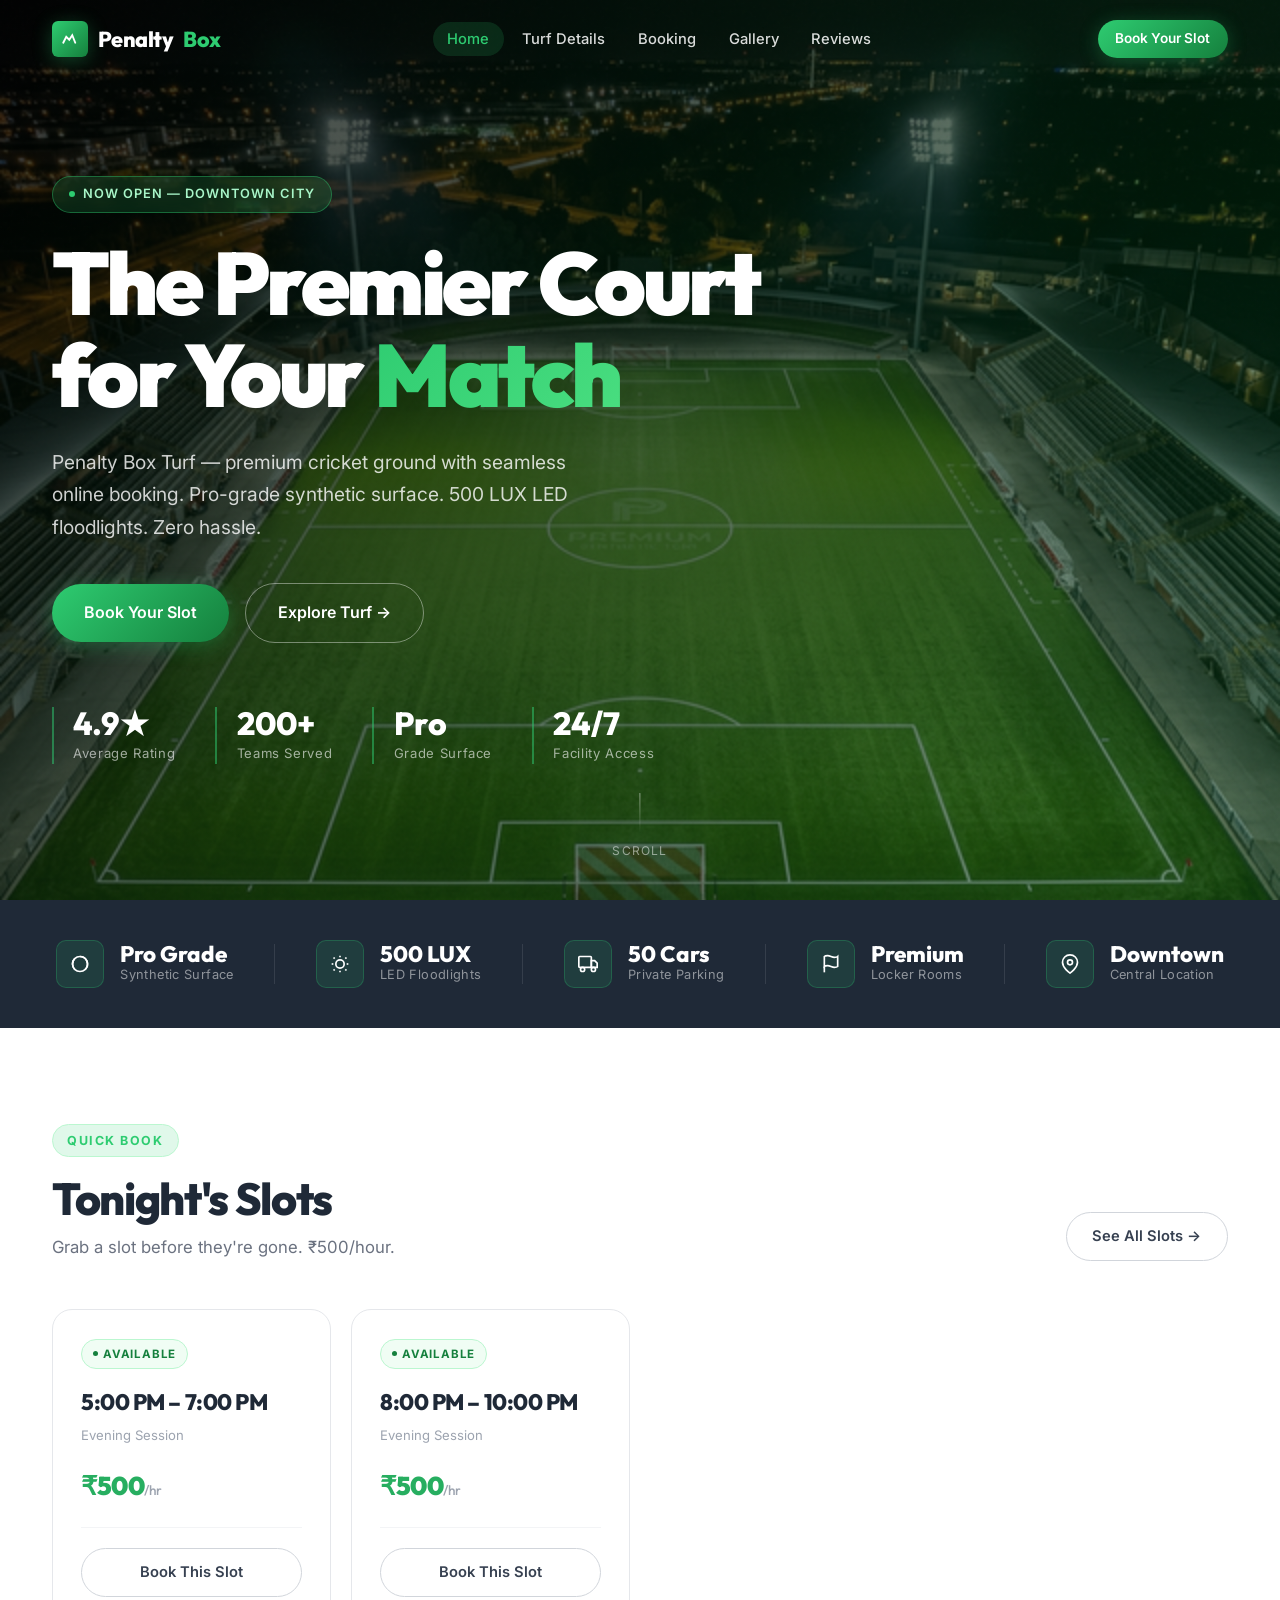
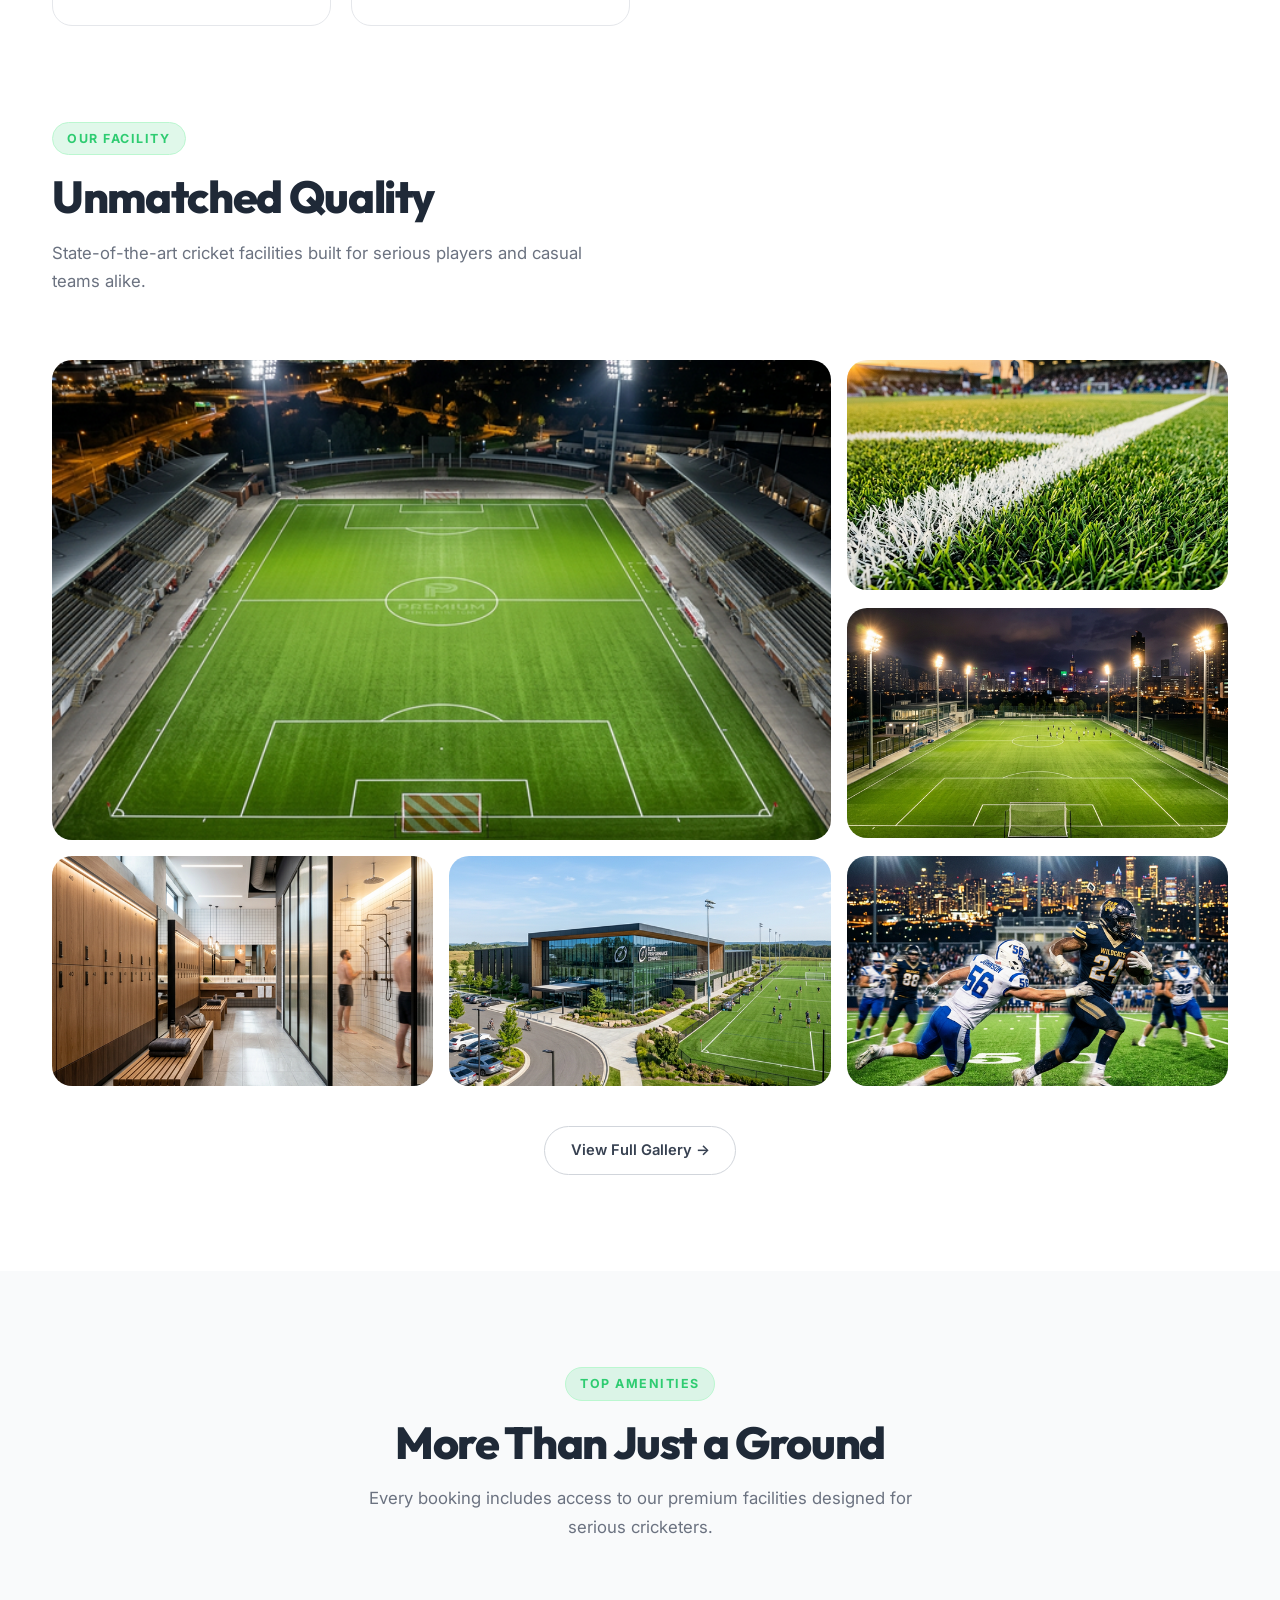
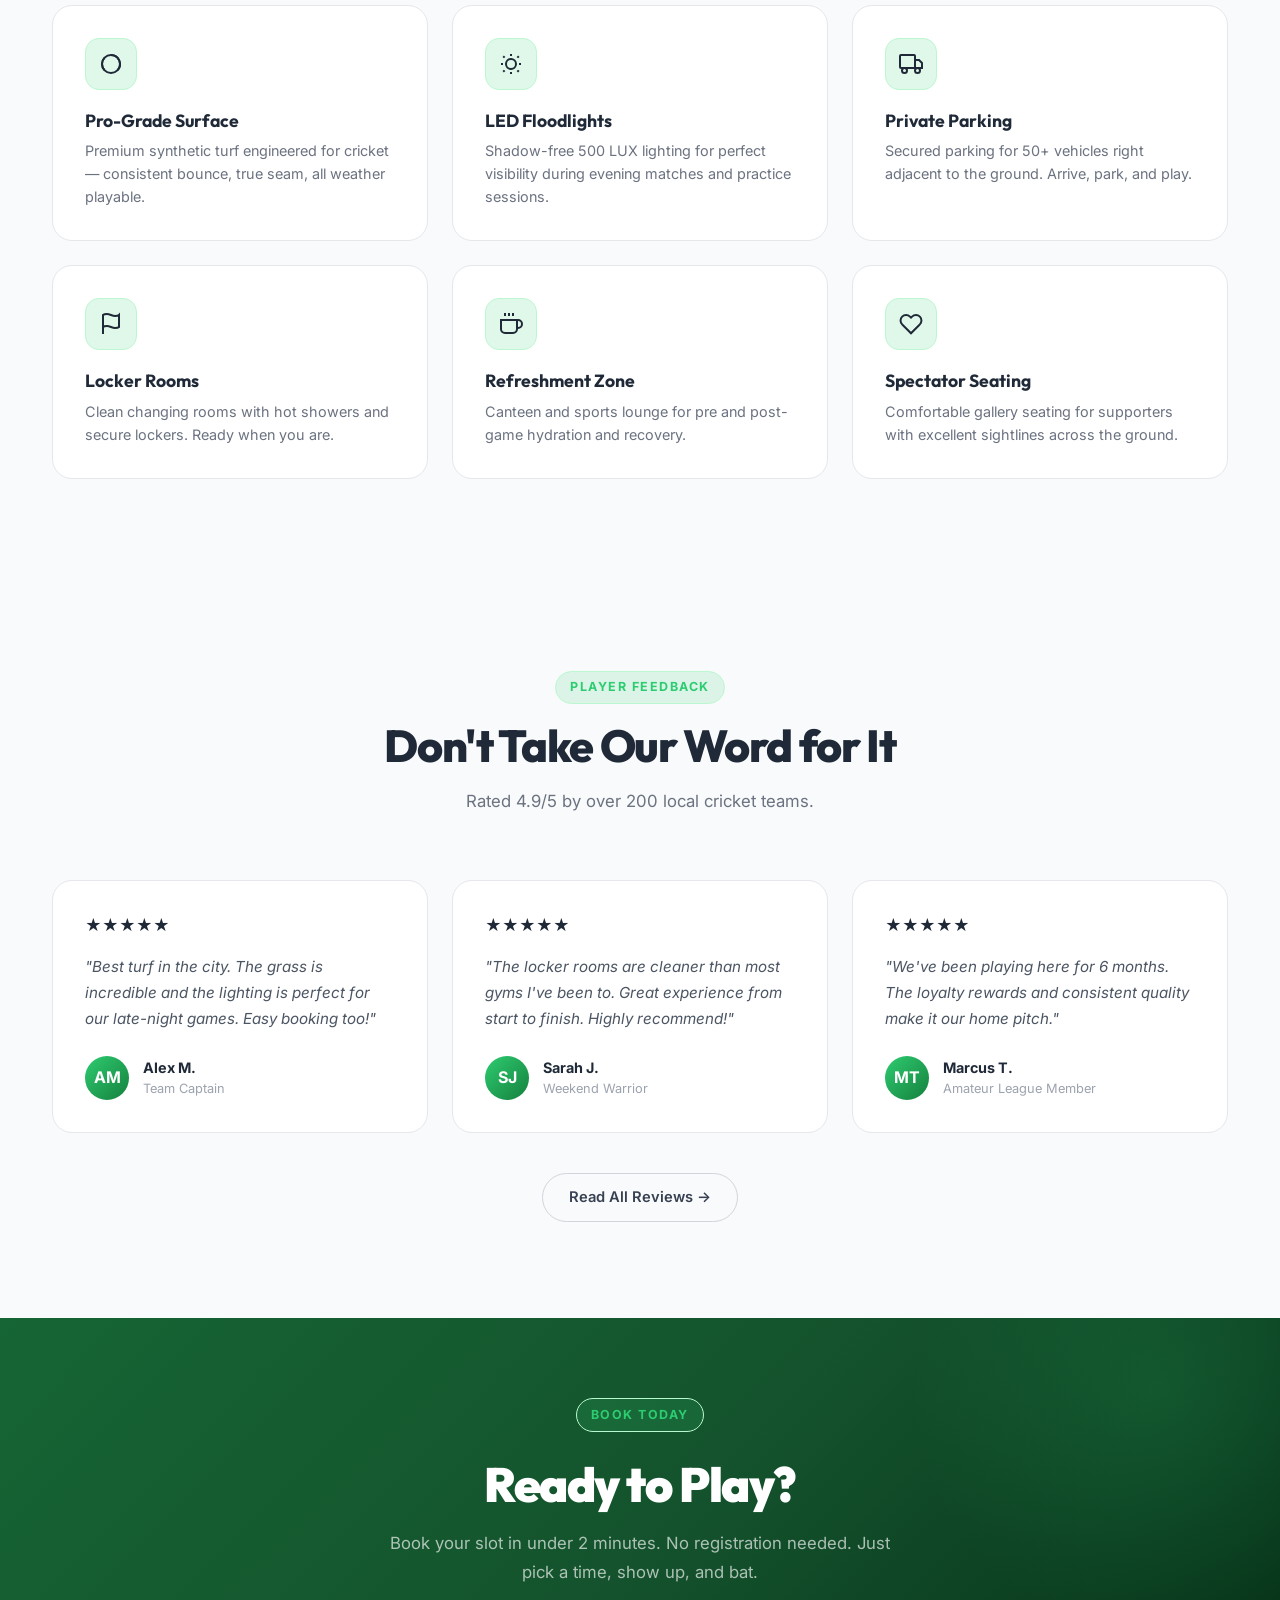
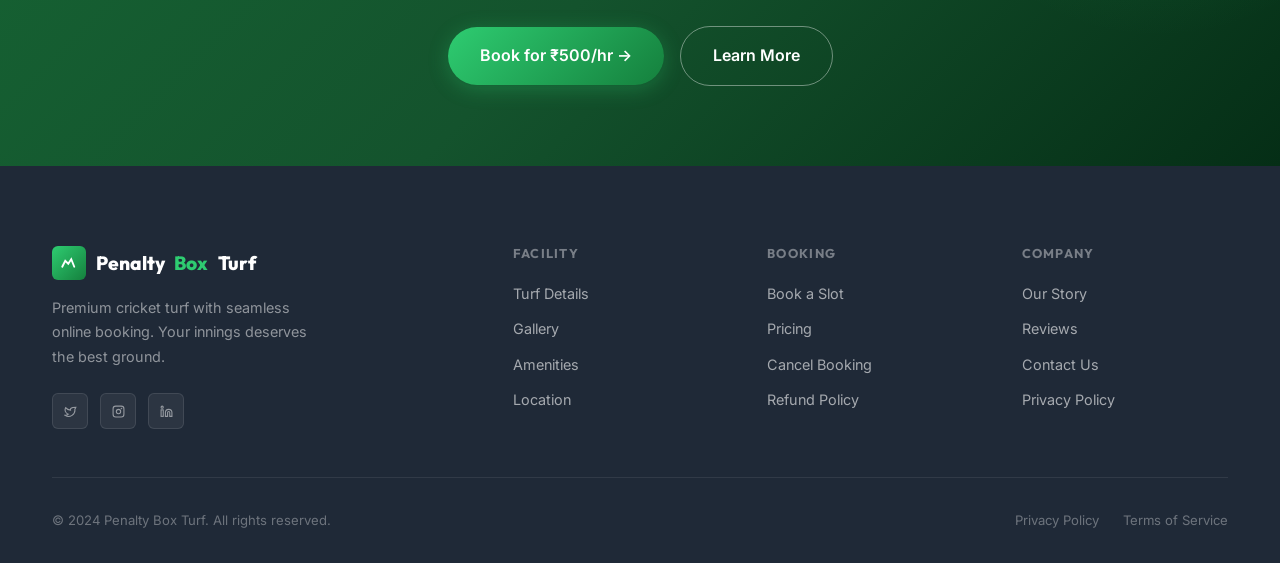
==== commit 8d77c76b: "demo updated" ====
--- a/index.html
+++ b/index.html
@@ -1,6 +1,7 @@
 <!DOCTYPE html>
 <html lang="en">
 <head>
+  <link rel="icon" type="image/png" href="favicon.png" />
   <meta charset="UTF-8" />
   <meta name="viewport" content="width=device-width, initial-scale=1.0" />
   <title>Penalty Box Turf | Premium Cricket Booking</title>
@@ -151,6 +152,23 @@
     </div>
   </div>
 
+  <!-- ===== TONIGHT'S SLOTS PREVIEW (Moved Up) ===== -->
+  <section class="section" style="padding-bottom:0;">
+    <div class="container">
+      <div class="section-header fade-in" style="display:flex;align-items:flex-end;justify-content:space-between;flex-wrap:wrap;gap:1.5rem;margin-bottom:3rem;">
+        <div>
+          <div class="section-tag">Quick Book</div>
+          <h2 class="section-title" style="margin-bottom:0.5rem;">Tonight's Slots</h2>
+          <p class="section-subtitle" style="max-width:none;">Grab a slot before they're gone. ₹500/hour.</p>
+        </div>
+        <a href="booking.html" class="btn btn-outline">See All Slots →</a>
+      </div>
+      <div class="slots-grid" id="homeSlots">
+        <!-- Rendered by JS -->
+      </div>
+    </div>
+  </section>
+
   <!-- ===== GALLERY PREVIEW ===== -->
   <section class="section">
     <div class="container">
@@ -232,23 +250,6 @@
           <h3>Spectator Seating</h3>
           <p>Comfortable gallery seating for supporters with excellent sightlines across the ground.</p>
         </div>
-      </div>
-    </div>
-  </section>
-
-  <!-- ===== TONIGHT'S SLOTS PREVIEW ===== -->
-  <section class="section">
-    <div class="container">
-      <div class="section-header fade-in" style="display:flex;align-items:flex-end;justify-content:space-between;flex-wrap:wrap;gap:1.5rem;margin-bottom:3rem;">
-        <div>
-          <div class="section-tag">Quick Book</div>
-          <h2 class="section-title" style="margin-bottom:0.5rem;">Tonight's Slots</h2>
-          <p class="section-subtitle" style="max-width:none;">Grab a slot before they're gone. ₹500/hour.</p>
-        </div>
-        <a href="booking.html" class="btn btn-outline">See All Slots →</a>
-      </div>
-      <div class="slots-grid" id="homeSlots">
-        <!-- Rendered by JS -->
       </div>
     </div>
   </section>
--- a/styles.css
+++ b/styles.css
@@ -36,12 +36,12 @@
   --font-primary: 'Outfit', sans-serif;
   --font-secondary: 'Inter', sans-serif;
 
-  --shadow-sm: 0 1px 2px 0 rgba(0,0,0,0.05);
-  --shadow: 0 1px 3px 0 rgba(0,0,0,0.1), 0 1px 2px -1px rgba(0,0,0,0.1);
-  --shadow-md: 0 4px 6px -1px rgba(0,0,0,0.1), 0 2px 4px -2px rgba(0,0,0,0.1);
-  --shadow-lg: 0 10px 15px -3px rgba(0,0,0,0.1), 0 4px 6px -4px rgba(0,0,0,0.1);
-  --shadow-xl: 0 20px 25px -5px rgba(0,0,0,0.1), 0 8px 10px -6px rgba(0,0,0,0.1);
-  --shadow-2xl: 0 25px 50px -12px rgba(0,0,0,0.25);
+  --shadow-sm: 0 1px 2px 0 rgba(0, 0, 0, 0.05);
+  --shadow: 0 1px 3px 0 rgba(0, 0, 0, 0.1), 0 1px 2px -1px rgba(0, 0, 0, 0.1);
+  --shadow-md: 0 4px 6px -1px rgba(0, 0, 0, 0.1), 0 2px 4px -2px rgba(0, 0, 0, 0.1);
+  --shadow-lg: 0 10px 15px -3px rgba(0, 0, 0, 0.1), 0 4px 6px -4px rgba(0, 0, 0, 0.1);
+  --shadow-xl: 0 20px 25px -5px rgba(0, 0, 0, 0.1), 0 8px 10px -6px rgba(0, 0, 0, 0.1);
+  --shadow-2xl: 0 25px 50px -12px rgba(0, 0, 0, 0.25);
   --shadow-green: 0 4px 20px rgba(46, 204, 113, 0.3);
 
   --radius-sm: 6px;
@@ -57,7 +57,9 @@
 }
 
 /* ---- Reset & Base ---- */
-*, *::before, *::after {
+*,
+*::before,
+*::after {
   box-sizing: border-box;
   margin: 0;
   padding: 0;
@@ -93,15 +95,28 @@
 }
 
 /* ---- Typography ---- */
-h1, h2, h3, h4, h5, h6 {
+h1,
+h2,
+h3,
+h4,
+h5,
+h6 {
   font-family: var(--font-primary);
   line-height: 1.2;
   color: var(--gray-800);
 }
 
-.text-accent { color: var(--accent); }
-.text-white { color: var(--white); }
-.text-muted { color: var(--gray-500); }
+.text-accent {
+  color: var(--accent);
+}
+
+.text-white {
+  color: var(--white);
+}
+
+.text-muted {
+  color: var(--gray-500);
+}
 
 /* ---- Layout ---- */
 .container {
@@ -124,8 +139,15 @@
 }
 
 @keyframes pageFadeIn {
-  from { opacity: 0; transform: translateY(12px); }
-  to { opacity: 1; transform: translateY(0); }
+  from {
+    opacity: 0;
+    transform: translateY(12px);
+  }
+
+  to {
+    opacity: 1;
+    transform: translateY(0);
+  }
 }
 
 /* ---- Scroll Fade Animations ---- */
@@ -177,7 +199,7 @@
   background: rgba(255, 255, 255, 0.95);
   backdrop-filter: blur(20px);
   -webkit-backdrop-filter: blur(20px);
-  box-shadow: 0 1px 0 rgba(0,0,0,0.08), var(--shadow-md);
+  box-shadow: 0 1px 0 rgba(0, 0, 0, 0.08), var(--shadow-md);
 }
 
 .navbar-inner {
@@ -213,7 +235,9 @@
   box-shadow: var(--shadow-green);
 }
 
-.navbar-logo span { color: var(--accent); }
+.navbar-logo span {
+  color: var(--accent);
+}
 
 .navbar-nav {
   display: flex;
@@ -243,9 +267,18 @@
   gap: 1rem;
 }
 
-.navbar-hero .navbar-logo { color: var(--white); }
-.navbar-hero .nav-link { color: rgba(255,255,255,0.85); }
-.navbar-hero .nav-link:hover { color: white; background: rgba(255,255,255,0.1); }
+.navbar-hero .navbar-logo {
+  color: var(--white);
+}
+
+.navbar-hero .nav-link {
+  color: rgba(255, 255, 255, 0.85);
+}
+
+.navbar-hero .nav-link:hover {
+  color: white;
+  background: rgba(255, 255, 255, 0.1);
+}
 
 /* Mobile Nav Toggle */
 .nav-toggle {
@@ -287,12 +320,12 @@
 .btn-primary {
   background: linear-gradient(135deg, var(--accent) 0%, var(--green-700) 100%);
   color: white;
-  box-shadow: var(--shadow-green), 0 1px 2px rgba(0,0,0,0.1);
+  box-shadow: var(--shadow-green), 0 1px 2px rgba(0, 0, 0, 0.1);
 }
 
 .btn-primary:hover {
   transform: translateY(-2px) scale(1.02);
-  box-shadow: 0 8px 30px rgba(46, 204, 113, 0.4), 0 2px 8px rgba(0,0,0,0.1);
+  box-shadow: 0 8px 30px rgba(46, 204, 113, 0.4), 0 2px 8px rgba(0, 0, 0, 0.1);
 }
 
 .btn-primary:active {
@@ -326,11 +359,11 @@
 .btn-ghost {
   background: transparent;
   color: var(--white);
-  border: 1.5px solid rgba(255,255,255,0.4);
+  border: 1.5px solid rgba(255, 255, 255, 0.4);
 }
 
 .btn-ghost:hover {
-  background: rgba(255,255,255,0.1);
+  background: rgba(255, 255, 255, 0.1);
   border-color: white;
 }
 
@@ -416,12 +449,10 @@
 .hero-overlay {
   position: absolute;
   inset: 0;
-  background: linear-gradient(
-    135deg,
-    rgba(0, 0, 0, 0.75) 0%,
-    rgba(0, 30, 10, 0.65) 50%,
-    rgba(0, 60, 20, 0.5) 100%
-  );
+  background: linear-gradient(135deg,
+      rgba(0, 0, 0, 0.75) 0%,
+      rgba(0, 30, 10, 0.65) 50%,
+      rgba(0, 60, 20, 0.5) 100%);
 }
 
 .hero-grain {
@@ -470,8 +501,17 @@
 }
 
 @keyframes pulse {
-  0%, 100% { opacity: 1; transform: scale(1); }
-  50% { opacity: 0.6; transform: scale(0.8); }
+
+  0%,
+  100% {
+    opacity: 1;
+    transform: scale(1);
+  }
+
+  50% {
+    opacity: 0.6;
+    transform: scale(0.8);
+  }
 }
 
 .hero-title {
@@ -533,7 +573,7 @@
 
 .hero-stat-label {
   font-size: 0.82rem;
-  color: rgba(255,255,255,0.6);
+  color: rgba(255, 255, 255, 0.6);
   letter-spacing: 0.05em;
 }
 
@@ -547,7 +587,7 @@
   flex-direction: column;
   align-items: center;
   gap: 0.5rem;
-  color: rgba(255,255,255,0.5);
+  color: rgba(255, 255, 255, 0.5);
   font-size: 0.75rem;
   letter-spacing: 0.1em;
   text-transform: uppercase;
@@ -557,24 +597,47 @@
 .hero-scroll .scroll-indicator {
   width: 1.5px;
   height: 40px;
-  background: linear-gradient(to bottom, rgba(255,255,255,0.5), transparent);
+  background: linear-gradient(to bottom, rgba(255, 255, 255, 0.5), transparent);
   border-radius: 2px;
   animation: scrollPulse 2s ease infinite;
 }
 
 @keyframes scrollPulse {
-  0%, 100% { opacity: 0.5; transform: scaleY(1); }
-  50% { opacity: 1; transform: scaleY(0.7); }
+
+  0%,
+  100% {
+    opacity: 0.5;
+    transform: scaleY(1);
+  }
+
+  50% {
+    opacity: 1;
+    transform: scaleY(0.7);
+  }
 }
 
 @keyframes fadeInUp {
-  from { opacity: 0; transform: translateY(30px); }
-  to { opacity: 1; transform: translateY(0); }
+  from {
+    opacity: 0;
+    transform: translateY(30px);
+  }
+
+  to {
+    opacity: 1;
+    transform: translateY(0);
+  }
 }
 
 @keyframes fadeInDown {
-  from { opacity: 0; transform: translateY(-20px); }
-  to { opacity: 1; transform: translateY(0); }
+  from {
+    opacity: 0;
+    transform: translateY(-20px);
+  }
+
+  to {
+    opacity: 1;
+    transform: translateY(0);
+  }
 }
 
 /* ---- Features/Stats Band ---- */
@@ -620,14 +683,14 @@
 
 .stat-item .stat-content .stat-desc {
   font-size: 0.8rem;
-  color: rgba(255,255,255,0.5);
+  color: rgba(255, 255, 255, 0.5);
   letter-spacing: 0.03em;
 }
 
 .stat-divider {
   width: 1px;
   height: 40px;
-  background: rgba(255,255,255,0.1);
+  background: rgba(255, 255, 255, 0.1);
 }
 
 /* ---- Feature Cards (Facilities) ---- */
@@ -716,12 +779,36 @@
   cursor: pointer;
 }
 
-.gallery-item:nth-child(1) { grid-column: span 8; grid-row: span 2; height: 480px; }
-.gallery-item:nth-child(2) { grid-column: span 4; height: 230px; }
-.gallery-item:nth-child(3) { grid-column: span 4; height: 230px; }
-.gallery-item:nth-child(4) { grid-column: span 4; height: 230px; }
-.gallery-item:nth-child(5) { grid-column: span 4; height: 230px; }
-.gallery-item:nth-child(6) { grid-column: span 4; height: 230px; }
+.gallery-item:nth-child(1) {
+  grid-column: span 8;
+  grid-row: span 2;
+  height: 480px;
+}
+
+.gallery-item:nth-child(2) {
+  grid-column: span 4;
+  height: 230px;
+}
+
+.gallery-item:nth-child(3) {
+  grid-column: span 4;
+  height: 230px;
+}
+
+.gallery-item:nth-child(4) {
+  grid-column: span 4;
+  height: 230px;
+}
+
+.gallery-item:nth-child(5) {
+  grid-column: span 4;
+  height: 230px;
+}
+
+.gallery-item:nth-child(6) {
+  grid-column: span 4;
+  height: 230px;
+}
 
 .gallery-item img {
   width: 100%;
@@ -737,7 +824,7 @@
 .gallery-overlay {
   position: absolute;
   inset: 0;
-  background: linear-gradient(to top, rgba(0,0,0,0.6) 0%, transparent 50%);
+  background: linear-gradient(to top, rgba(0, 0, 0, 0.6) 0%, transparent 50%);
   opacity: 0;
   transition: var(--transition);
   display: flex;
@@ -752,9 +839,9 @@
 .gallery-overlay-icon {
   width: 44px;
   height: 44px;
-  background: rgba(255,255,255,0.2);
+  background: rgba(255, 255, 255, 0.2);
   backdrop-filter: blur(8px);
-  border: 1px solid rgba(255,255,255,0.3);
+  border: 1px solid rgba(255, 255, 255, 0.3);
   border-radius: var(--radius-full);
   display: flex;
   align-items: center;
@@ -808,10 +895,21 @@
 }
 
 @keyframes bookingSuccess {
-  0% { transform: scale(1); }
-  40% { transform: scale(0.95); }
-  70% { transform: scale(1.05); }
-  100% { transform: scale(1); }
+  0% {
+    transform: scale(1);
+  }
+
+  40% {
+    transform: scale(0.95);
+  }
+
+  70% {
+    transform: scale(1.05);
+  }
+
+  100% {
+    transform: scale(1);
+  }
 }
 
 .slot-status-badge {
@@ -984,7 +1082,9 @@
   display: none;
 }
 
-.selected-slot-display.active { display: block; }
+.selected-slot-display.active {
+  display: block;
+}
 
 .payment-options {
   display: grid;
@@ -1051,7 +1151,7 @@
 .lightbox {
   position: fixed;
   inset: 0;
-  background: rgba(0,0,0,0.92);
+  background: rgba(0, 0, 0, 0.92);
   z-index: 9999;
   display: flex;
   align-items: center;
@@ -1093,8 +1193,8 @@
   right: 0;
   width: 40px;
   height: 40px;
-  background: rgba(255,255,255,0.1);
-  border: 1px solid rgba(255,255,255,0.2);
+  background: rgba(255, 255, 255, 0.1);
+  border: 1px solid rgba(255, 255, 255, 0.2);
   border-radius: var(--radius-full);
   color: white;
   font-size: 1.1rem;
@@ -1106,7 +1206,7 @@
 }
 
 .lightbox-close:hover {
-  background: rgba(255,255,255,0.2);
+  background: rgba(255, 255, 255, 0.2);
 }
 
 /* ---- Footer ---- */
@@ -1125,7 +1225,7 @@
 
 .footer-brand p {
   font-size: 0.9rem;
-  color: rgba(255,255,255,0.5);
+  color: rgba(255, 255, 255, 0.5);
   margin-top: 1rem;
   line-height: 1.7;
   max-width: 280px;
@@ -1151,14 +1251,16 @@
   font-size: 1rem;
 }
 
-.footer-logo span { color: var(--accent); }
+.footer-logo span {
+  color: var(--accent);
+}
 
 .footer-col h4 {
   font-size: 0.8rem;
   font-weight: 700;
   letter-spacing: 0.1em;
   text-transform: uppercase;
-  color: rgba(255,255,255,0.4);
+  color: rgba(255, 255, 255, 0.4);
   margin-bottom: 1.25rem;
 }
 
@@ -1168,7 +1270,7 @@
 
 .footer-col ul li a {
   font-size: 0.9rem;
-  color: rgba(255,255,255,0.6);
+  color: rgba(255, 255, 255, 0.6);
   transition: var(--transition);
 }
 
@@ -1178,7 +1280,7 @@
 
 .footer-divider {
   height: 1px;
-  background: rgba(255,255,255,0.08);
+  background: rgba(255, 255, 255, 0.08);
   margin-bottom: 2rem;
 }
 
@@ -1192,7 +1294,7 @@
 
 .footer-bottom p {
   font-size: 0.82rem;
-  color: rgba(255,255,255,0.35);
+  color: rgba(255, 255, 255, 0.35);
 }
 
 .footer-social {
@@ -1203,14 +1305,14 @@
 .social-btn {
   width: 36px;
   height: 36px;
-  background: rgba(255,255,255,0.06);
-  border: 1px solid rgba(255,255,255,0.1);
+  background: rgba(255, 255, 255, 0.06);
+  border: 1px solid rgba(255, 255, 255, 0.1);
   border-radius: var(--radius-sm);
   display: flex;
   align-items: center;
   justify-content: center;
   font-size: 0.9rem;
-  color: rgba(255,255,255,0.5);
+  color: rgba(255, 255, 255, 0.5);
   transition: var(--transition);
   cursor: pointer;
 }
@@ -1265,7 +1367,7 @@
 
 .toast-desc {
   font-size: 0.8rem;
-  color: rgba(255,255,255,0.6);
+  color: rgba(255, 255, 255, 0.6);
 }
 
 /* ---- Page Header ---- */
@@ -1303,7 +1405,7 @@
 
 .page-header p {
   font-size: 1.1rem;
-  color: rgba(255,255,255,0.6);
+  color: rgba(255, 255, 255, 0.6);
   max-width: 520px;
 }
 
@@ -1312,27 +1414,35 @@
   align-items: center;
   gap: 0.5rem;
   font-size: 0.82rem;
-  color: rgba(255,255,255,0.4);
+  color: rgba(255, 255, 255, 0.4);
   margin-bottom: 1.5rem;
 }
 
-.breadcrumb a { color: var(--accent); }
-.breadcrumb span { opacity: 0.5; }
+.breadcrumb a {
+  color: var(--accent);
+}
+
+.breadcrumb span {
+  opacity: 0.5;
+}
 
 /* ---- Confirmation Modal ---- */
 .modal-overlay {
   position: fixed;
   inset: 0;
-  background: rgba(0,0,0,0.5);
+  background: rgba(0, 0, 0, 0.5);
+  backdrop-filter: blur(4px);
   z-index: 9000;
-  display: flex;
-  align-items: center;
+  
+  display: flex;
   justify-content: center;
-  padding: 1.5rem;
+  align-items: flex-start; /* Align modal to the top instead of center */
+  padding: 100px 1.5rem 2rem 1.5rem; /* 100px from top, standard padding elsewhere */
+  
   opacity: 0;
   pointer-events: none;
   transition: opacity 0.3s ease;
-  backdrop-filter: blur(4px);
+  overflow-y: auto; /* Allow scrolling if modal is very tall */
 }
 
 .modal-overlay.open {
@@ -1346,7 +1456,10 @@
   padding: 2.5rem;
   max-width: 460px;
   width: 100%;
-  transform: scale(0.9) translateY(20px);
+  margin: auto 0; /* Ensures it stays naturally centered horizontally */
+  
+  /* Initial state: slightly scaled down and nudged up for elegant drop-in effect */
+  transform: scale(0.95) translateY(-20px);
   transition: var(--transition-spring);
   box-shadow: var(--shadow-2xl);
 }
@@ -1401,15 +1514,23 @@
   border-bottom: 1px solid var(--gray-200);
 }
 
-.modal-detail-row .label { color: var(--gray-500); }
-.modal-detail-row .value { font-weight: 700; color: var(--gray-800); }
+.modal-detail-row .label {
+  color: var(--gray-500);
+}
+
+.modal-detail-row .value {
+  font-weight: 700;
+  color: var(--gray-800);
+}
 
 .modal-actions {
   display: flex;
   gap: 0.75rem;
 }
 
-.modal-actions .btn { flex: 1; }
+.modal-actions .btn {
+  flex: 1;
+}
 
 /* ---- Map / Contact Section ---- */
 .map-placeholder {
@@ -1431,7 +1552,9 @@
 }
 
 /* ---- Stagger animations ---- */
-[data-stagger] { transition-delay: calc(var(--stagger-index, 0) * 80ms); }
+[data-stagger] {
+  transition-delay: calc(var(--stagger-index, 0) * 80ms);
+}
 
 /* ---- Dividers ---- */
 .divider {
@@ -1440,26 +1563,81 @@
 }
 
 /* ---- Utility ---- */
-.bg-gray { background: var(--gray-50); }
-.bg-dark { background: var(--gray-800); }
-.rounded-xl { border-radius: var(--radius-xl); }
-.overflow-hidden { overflow: hidden; }
-
-.flex { display: flex; }
-.items-center { align-items: center; }
-.justify-between { justify-content: space-between; }
-.gap-2 { gap: 0.5rem; }
-.gap-4 { gap: 1rem; }
-.gap-6 { gap: 1.5rem; }
-.grid { display: grid; }
-.cols-2 { grid-template-columns: 1fr 1fr; }
-.mb-2 { margin-bottom: 0.5rem; }
-.mb-4 { margin-bottom: 1rem; }
-.mb-6 { margin-bottom: 1.5rem; }
-.mt-6 { margin-top: 1.5rem; }
-.mt-8 { margin-top: 2rem; }
-.text-sm { font-size: 0.875rem; }
-.font-bold { font-weight: 700; }
+.bg-gray {
+  background: var(--gray-50);
+}
+
+.bg-dark {
+  background: var(--gray-800);
+}
+
+.rounded-xl {
+  border-radius: var(--radius-xl);
+}
+
+.overflow-hidden {
+  overflow: hidden;
+}
+
+.flex {
+  display: flex;
+}
+
+.items-center {
+  align-items: center;
+}
+
+.justify-between {
+  justify-content: space-between;
+}
+
+.gap-2 {
+  gap: 0.5rem;
+}
+
+.gap-4 {
+  gap: 1rem;
+}
+
+.gap-6 {
+  gap: 1.5rem;
+}
+
+.grid {
+  display: grid;
+}
+
+.cols-2 {
+  grid-template-columns: 1fr 1fr;
+}
+
+.mb-2 {
+  margin-bottom: 0.5rem;
+}
+
+.mb-4 {
+  margin-bottom: 1rem;
+}
+
+.mb-6 {
+  margin-bottom: 1.5rem;
+}
+
+.mt-6 {
+  margin-top: 1.5rem;
+}
+
+.mt-8 {
+  margin-top: 2rem;
+}
+
+.text-sm {
+  font-size: 0.875rem;
+}
+
+.font-bold {
+  font-weight: 700;
+}
 
 .split-layout {
   display: grid;
@@ -1470,36 +1648,113 @@
 
 /* ---- Responsive ---- */
 @media (max-width: 1024px) {
-  .footer-grid { grid-template-columns: 1fr 1fr; }
-  .gallery-item:nth-child(1) { grid-column: span 12; height: 300px; }
-  .gallery-item:nth-child(n+2) { grid-column: span 6; }
+  .footer-grid {
+    grid-template-columns: 1fr 1fr;
+  }
+
+  .gallery-item:nth-child(1) {
+    grid-column: span 12;
+    height: 300px;
+  }
+
+  .gallery-item:nth-child(n+2) {
+    grid-column: span 6;
+  }
 }
 
 @media (max-width: 768px) {
-  .navbar-nav, .navbar-cta { display: none; }
-  .nav-toggle { display: flex; }
-  .hero-title { font-size: 2.8rem; }
-  .hero-stats { gap: 1.5rem; }
-  .section { padding: 64px 0; }
-  .section-title { font-size: 1.9rem; }
-  .split-layout { grid-template-columns: 1fr; gap: 2.5rem; }
-  .footer-grid { grid-template-columns: 1fr; gap: 2rem; }
-  .gallery-grid { grid-template-columns: 1fr 1fr; }
-  .gallery-item { grid-column: span 1 !important; height: 200px !important; grid-row: span 1 !important; }
-  .stats-band-inner { gap: 1.5rem; }
-  .stat-divider { display: none; }
-  .payment-options { grid-template-columns: 1fr; }
+
+  .navbar-nav,
+  .navbar-cta {
+    display: none;
+  }
+
+  .nav-toggle {
+    display: flex;
+  }
+
+  .hero-title {
+    font-size: 2.8rem;
+  }
+
+  .hero-stats {
+    gap: 1.5rem;
+  }
+
+  .section {
+    padding: 64px 0;
+  }
+
+  .section-title {
+    font-size: 1.9rem;
+  }
+
+  .split-layout {
+    grid-template-columns: 1fr;
+    gap: 2.5rem;
+  }
+
+  .footer-grid {
+    grid-template-columns: 1fr;
+    gap: 2rem;
+  }
+
+  .gallery-grid {
+    grid-template-columns: 1fr 1fr;
+  }
+
+  .gallery-item {
+    grid-column: span 1 !important;
+    height: 200px !important;
+    grid-row: span 1 !important;
+  }
+
+  .stats-band-inner {
+    gap: 1.5rem;
+  }
+
+  .stat-divider {
+    display: none;
+  }
+
+  .payment-options {
+    grid-template-columns: 1fr;
+  }
 }
 
 @media (max-width: 480px) {
-  .container { padding: 0 1.25rem; }
-  .hero .container { padding-top: 100px; }
-  .hero-actions { flex-direction: column; align-items: flex-start; }
-  .features-grid { grid-template-columns: 1fr; }
-  .slots-grid { grid-template-columns: 1fr; }
-  .reviews-grid { grid-template-columns: 1fr; }
-  .gallery-grid { grid-template-columns: 1fr; }
-  .modal-actions { flex-direction: column; }
+  .container {
+    padding: 0 1.25rem;
+  }
+
+  .hero .container {
+    padding-top: 100px;
+  }
+
+  .hero-actions {
+    flex-direction: column;
+    align-items: flex-start;
+  }
+
+  .features-grid {
+    grid-template-columns: 1fr;
+  }
+
+  .slots-grid {
+    grid-template-columns: 1fr;
+  }
+
+  .reviews-grid {
+    grid-template-columns: 1fr;
+  }
+
+  .gallery-grid {
+    grid-template-columns: 1fr;
+  }
+
+  .modal-actions {
+    flex-direction: column;
+  }
 }
 
 /* ---- Mobile Menu Overlay ---- */
@@ -1546,10 +1801,12 @@
   transition: var(--transition);
 }
 
-.mobile-menu-links a:hover { color: var(--accent); }
+.mobile-menu-links a:hover {
+  color: var(--accent);
+}
 
 /* ---- Page active state ---- */
 .nav-link[data-page].active {
   color: var(--accent);
   background: var(--accent-glow);
-}
+}
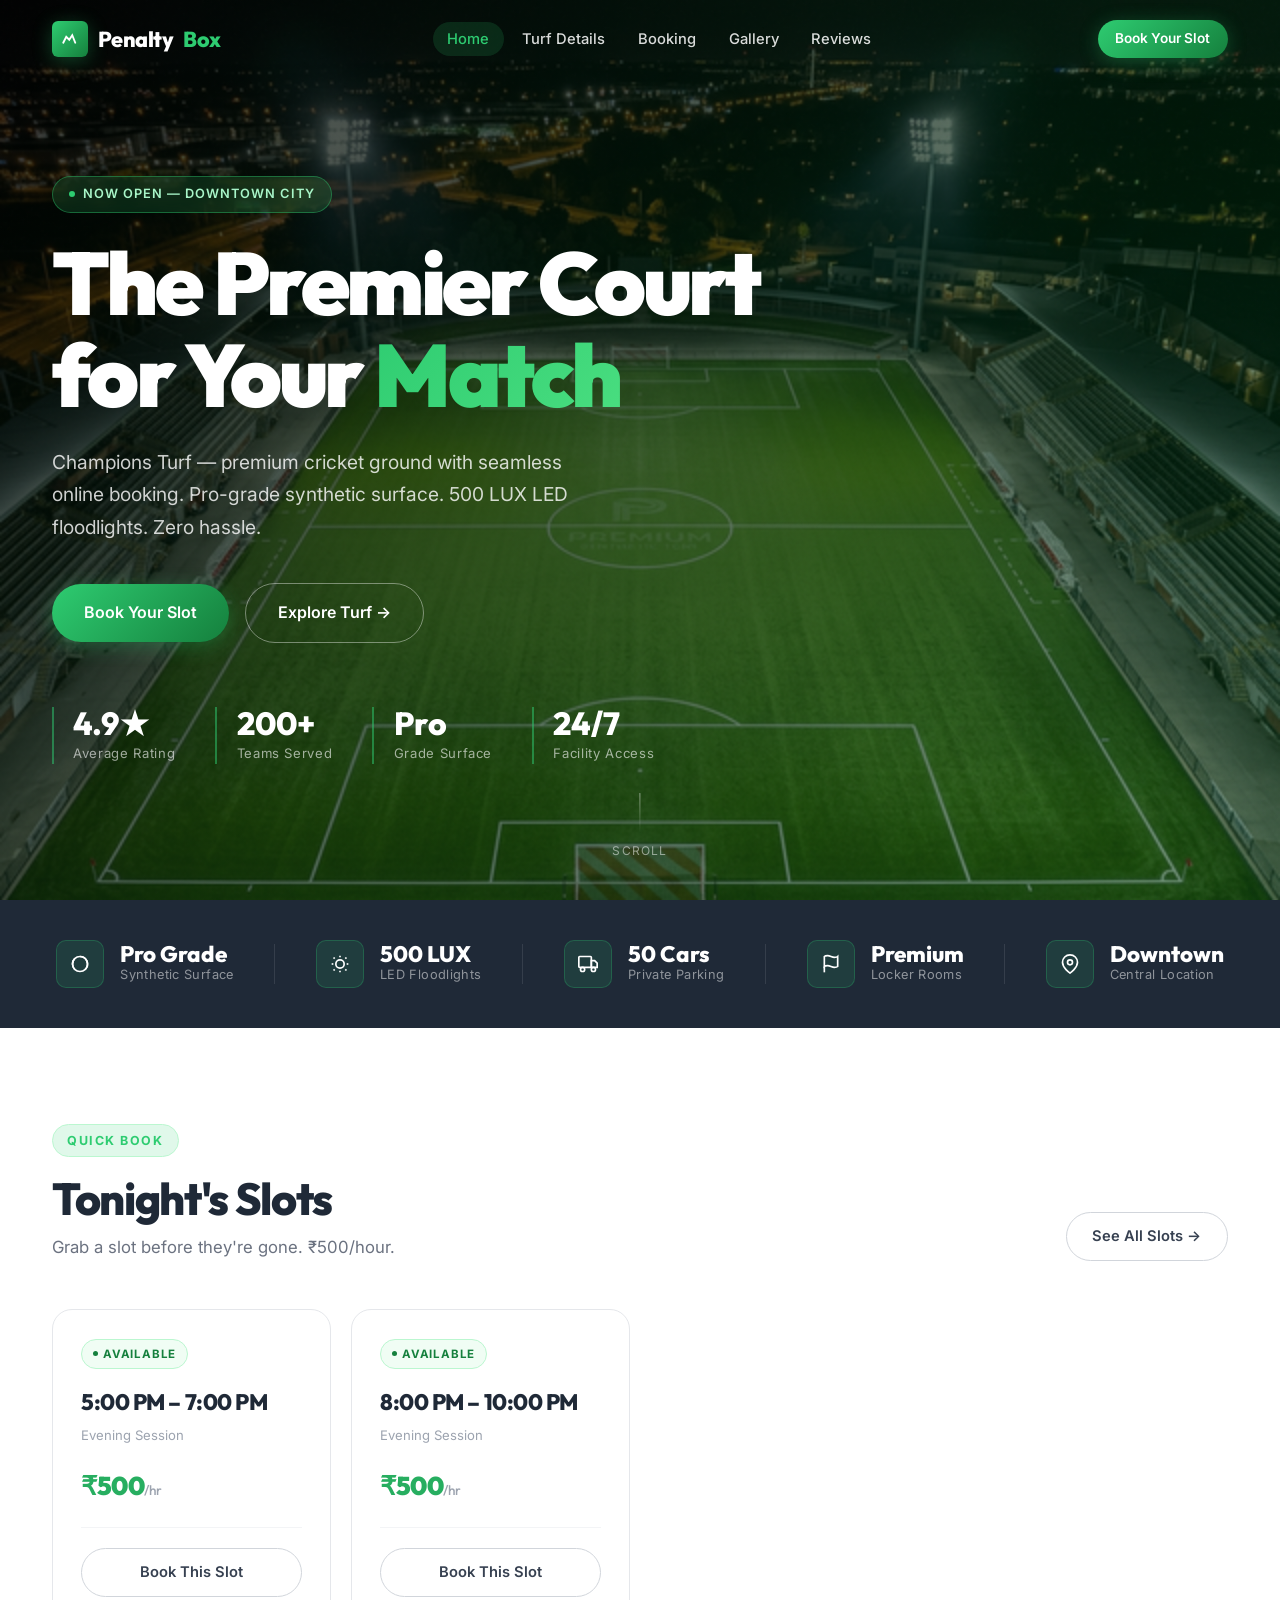
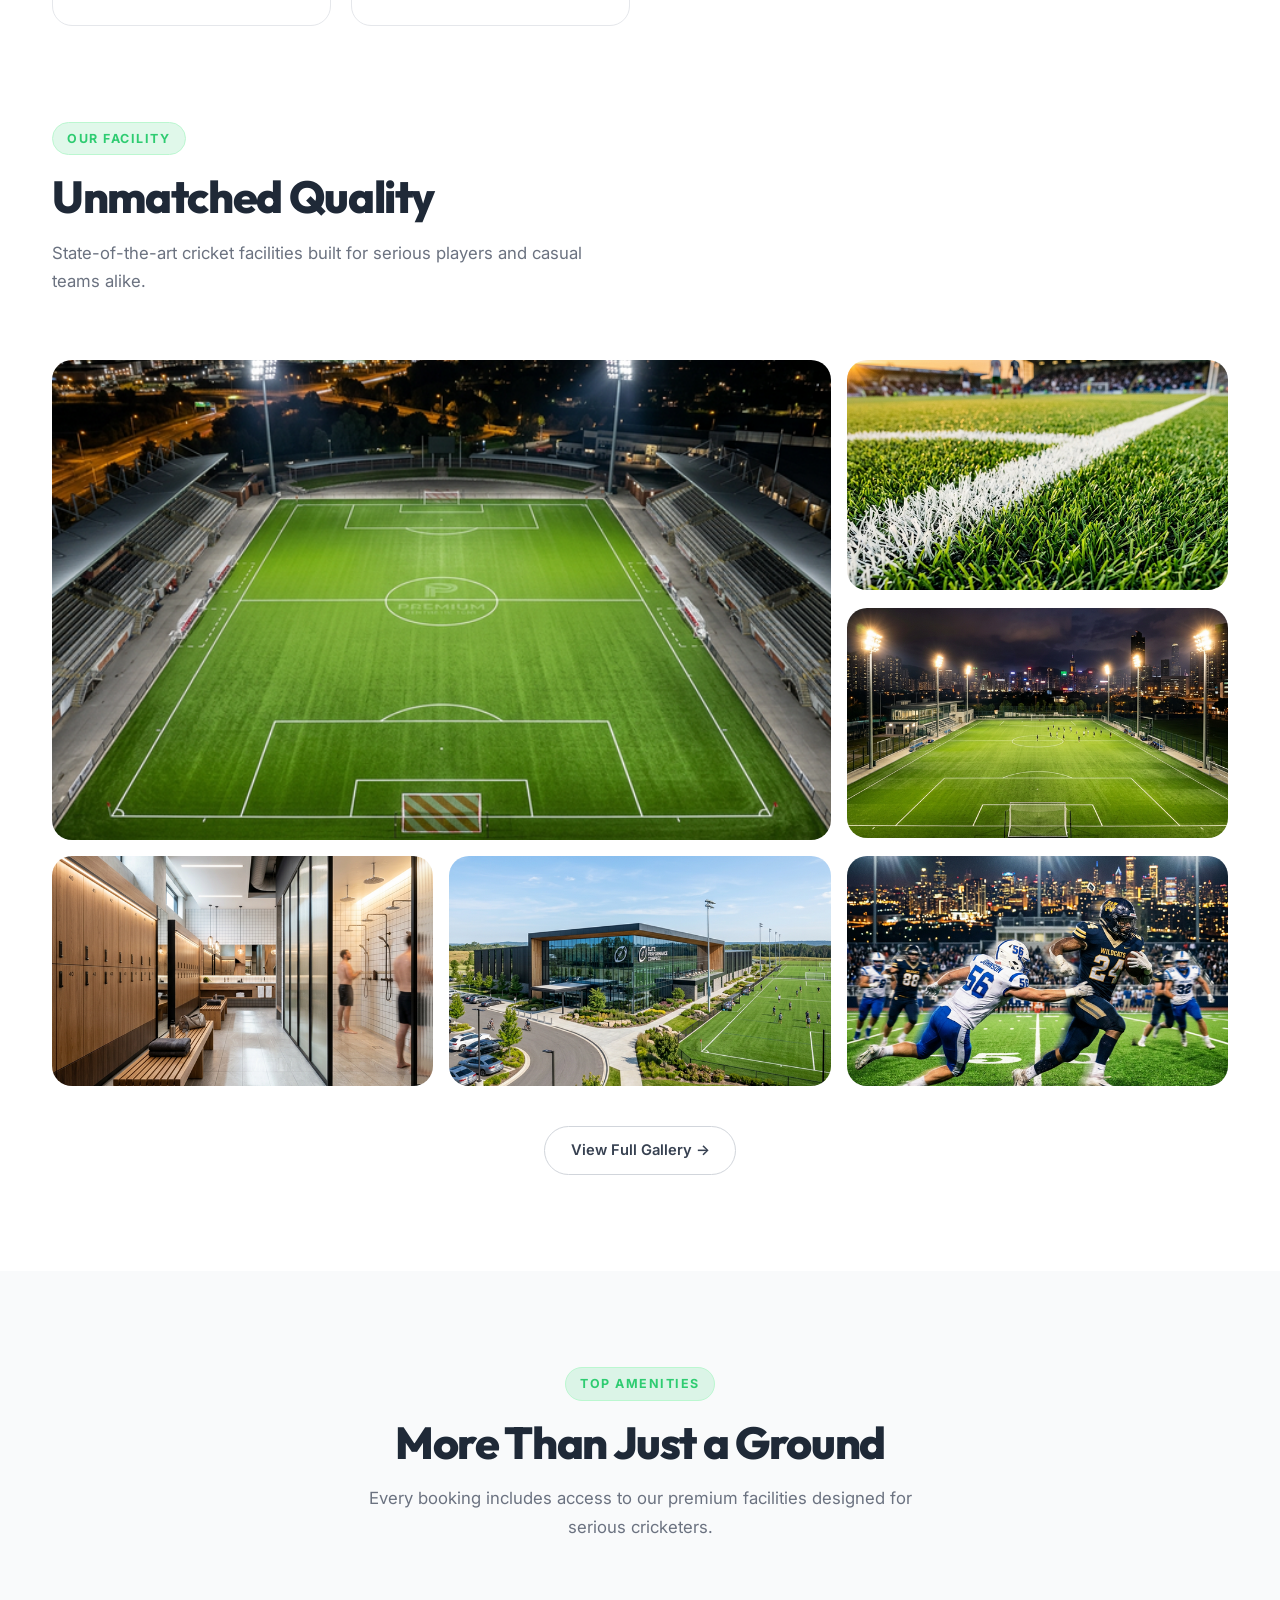
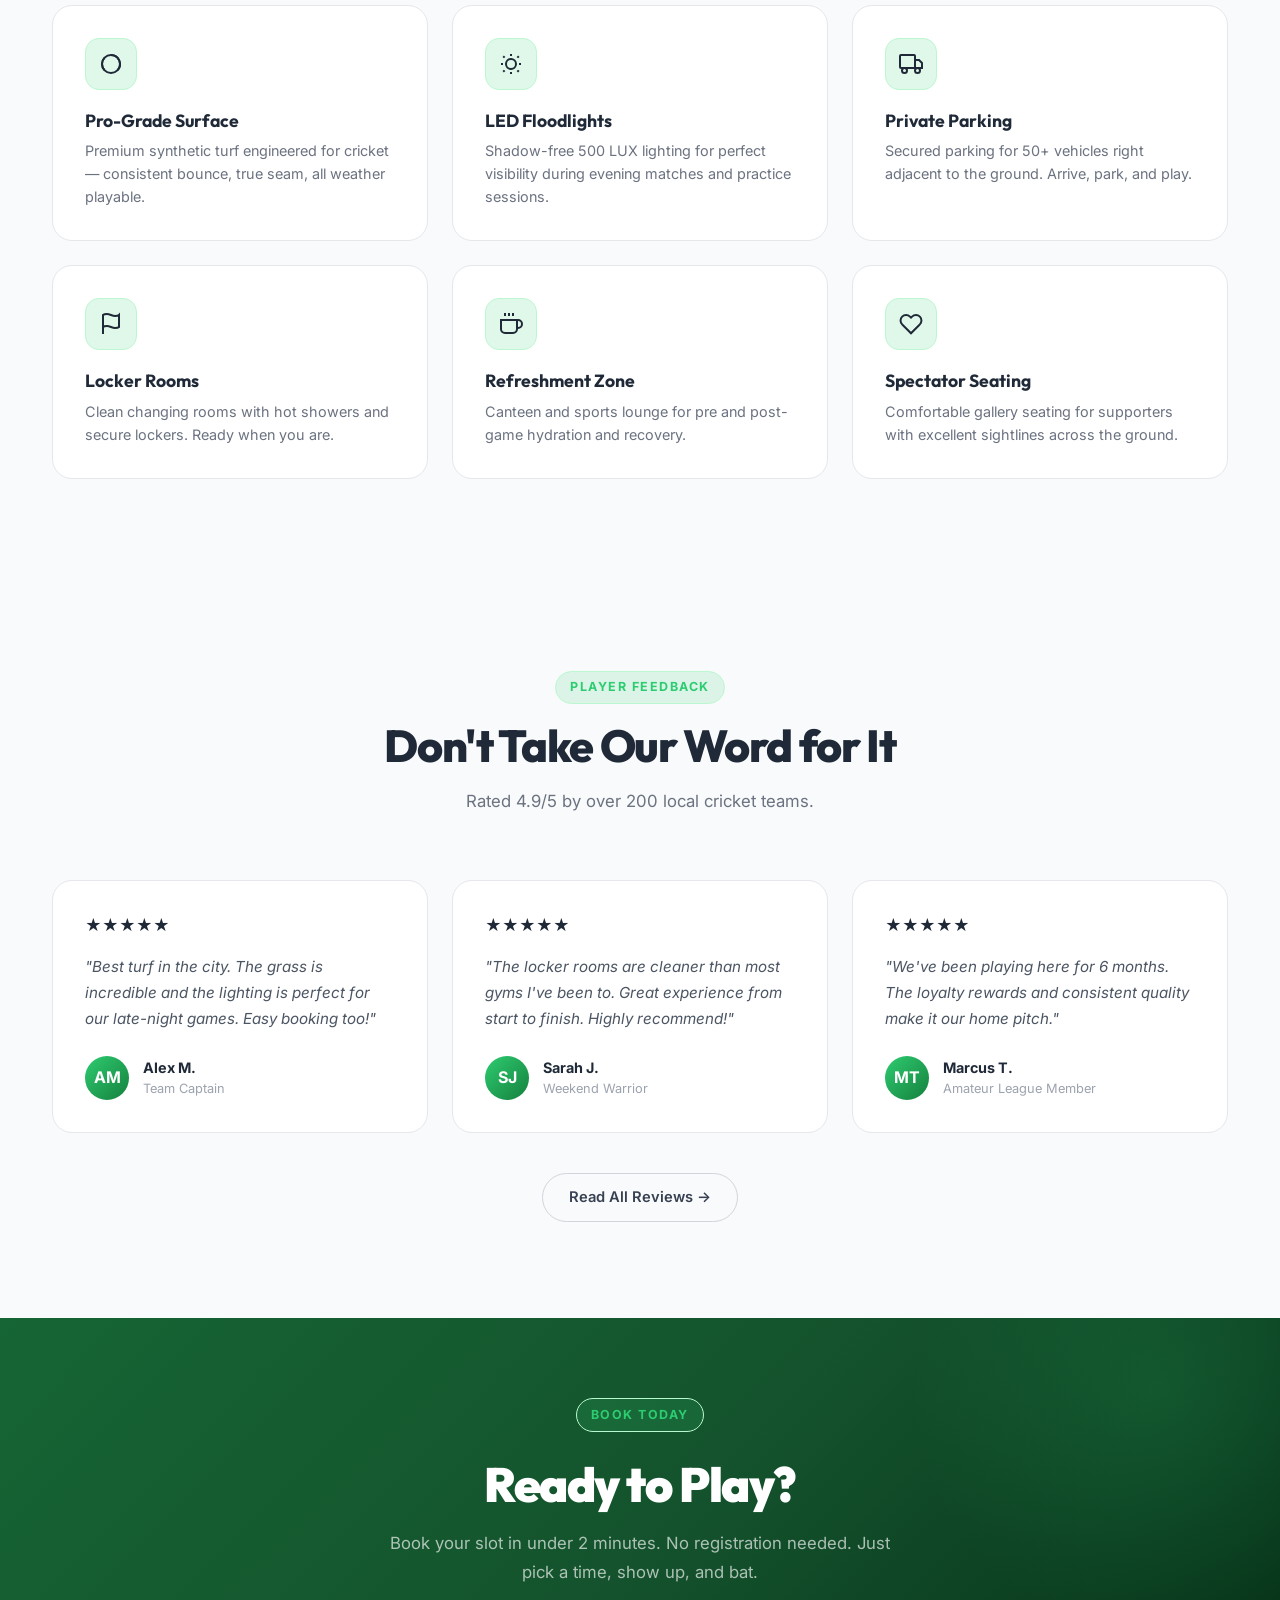
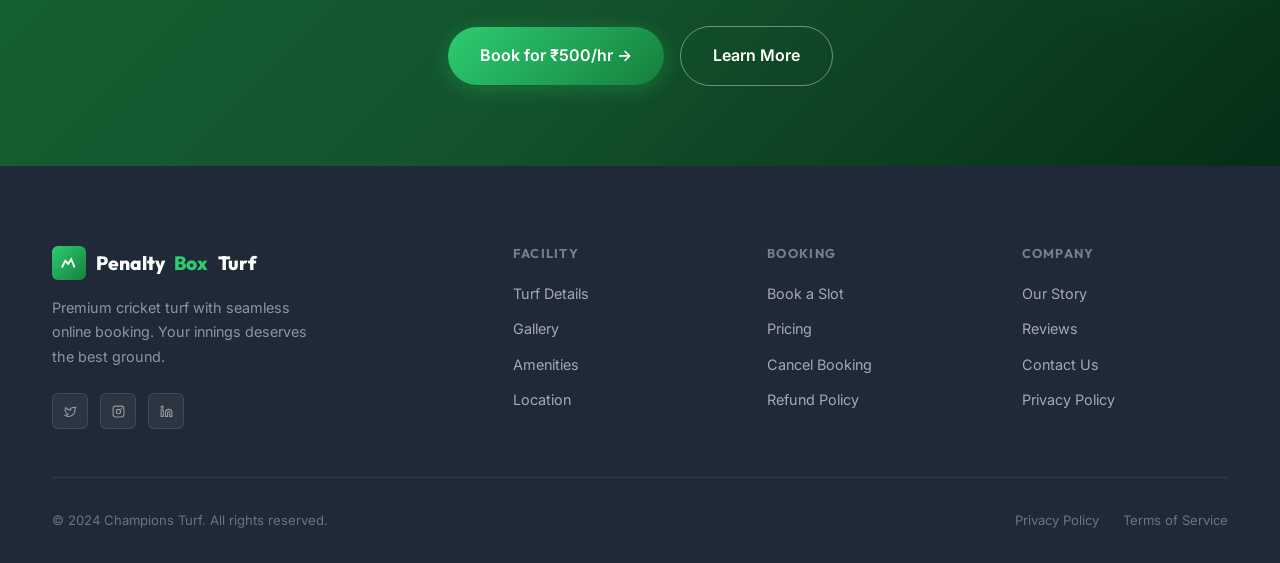
==== commit 1038d344: "Update index.html" ====
--- a/index.html
+++ b/index.html
@@ -4,8 +4,8 @@
   <link rel="icon" type="image/png" href="favicon.png" />
   <meta charset="UTF-8" />
   <meta name="viewport" content="width=device-width, initial-scale=1.0" />
-  <title>Penalty Box Turf | Premium Cricket Booking</title>
-  <meta name="description" content="Book your cricket turf at Penalty Box Turf. Premium synthetic wicket surface, LED floodlights, and top-tier amenities. ₹500/hour, instant confirmation." />
+  <title>Champions Turf | Premium Cricket Booking</title>
+  <meta name="description" content="Book your cricket turf at Champions Turf. Premium synthetic wicket surface, LED floodlights, and top-tier amenities. ₹500/hour, instant confirmation." />
   <link rel="stylesheet" href="styles.css" />
   <link rel="preconnect" href="https://fonts.googleapis.com" />
   <link rel="preconnect" href="https://fonts.gstatic.com" crossorigin />
@@ -69,7 +69,7 @@
           The Premier Court<br>for Your <span class="highlight">Match</span>
         </h1>
         <p class="hero-description">
-          Penalty Box Turf — premium cricket ground with seamless online booking. Pro-grade synthetic surface. 500 LUX LED floodlights. Zero hassle.
+          Champions Turf — premium cricket ground with seamless online booking. Pro-grade synthetic surface. 500 LUX LED floodlights. Zero hassle.
         </p>
         <div class="hero-actions">
           <a href="booking.html" class="btn btn-primary btn-lg" id="heroBookBtn">
@@ -179,7 +179,7 @@
       </div>
       <div class="gallery-grid fade-in">
         <div class="gallery-item" onclick="window.location.href='gallery.html'">
-          <img src="images/hero_aerial.png" alt="Aerial view of Penalty Box Turf" loading="lazy" />
+          <img src="images/hero_aerial.png" alt="Aerial view of Champions Turf" loading="lazy" />
           <div class="gallery-overlay">
             <div class="gallery-overlay-icon"><svg width="16" height="16" viewBox="0 0 24 24" fill="none" stroke="white" stroke-width="2.5"><circle cx="11" cy="11" r="8"/><line x1="21" y1="21" x2="16.65" y2="16.65"/></svg></div>
           </div>
@@ -369,7 +369,7 @@
       </div>
       <div class="footer-divider"></div>
       <div class="footer-bottom">
-        <p>© 2024 Penalty Box Turf. All rights reserved.</p>
+        <p>© 2024 Champions Turf. All rights reserved.</p>
         <div style="display:flex;gap:1.5rem;">
           <a href="#" style="font-size:0.82rem;color:rgba(255,255,255,0.35);">Privacy Policy</a>
           <a href="#" style="font-size:0.82rem;color:rgba(255,255,255,0.35);">Terms of Service</a>
--- a/styles.css
+++ b/styles.css
@@ -1430,24 +1430,27 @@
 .modal-overlay {
   position: fixed;
   inset: 0;
+  background: rgba(0, 0, 0, 0);
+  z-index: 9000;
+
+  display: flex;
+  justify-content: center;
+  align-items: flex-start;
+  padding: 100px 1.5rem 2rem 1.5rem;
+
+  opacity: 0;
+  visibility: hidden;
+  pointer-events: none;
+  transition: opacity 0.3s ease, background 0.3s ease, visibility 0.3s;
+  overflow-y: auto;
+}
+
+.modal-overlay.open {
+  opacity: 1;
+  visibility: visible;
+  pointer-events: all;
   background: rgba(0, 0, 0, 0.5);
   backdrop-filter: blur(4px);
-  z-index: 9000;
-  
-  display: flex;
-  justify-content: center;
-  align-items: flex-start; /* Align modal to the top instead of center */
-  padding: 100px 1.5rem 2rem 1.5rem; /* 100px from top, standard padding elsewhere */
-  
-  opacity: 0;
-  pointer-events: none;
-  transition: opacity 0.3s ease;
-  overflow-y: auto; /* Allow scrolling if modal is very tall */
-}
-
-.modal-overlay.open {
-  opacity: 1;
-  pointer-events: all;
 }
 
 .modal {
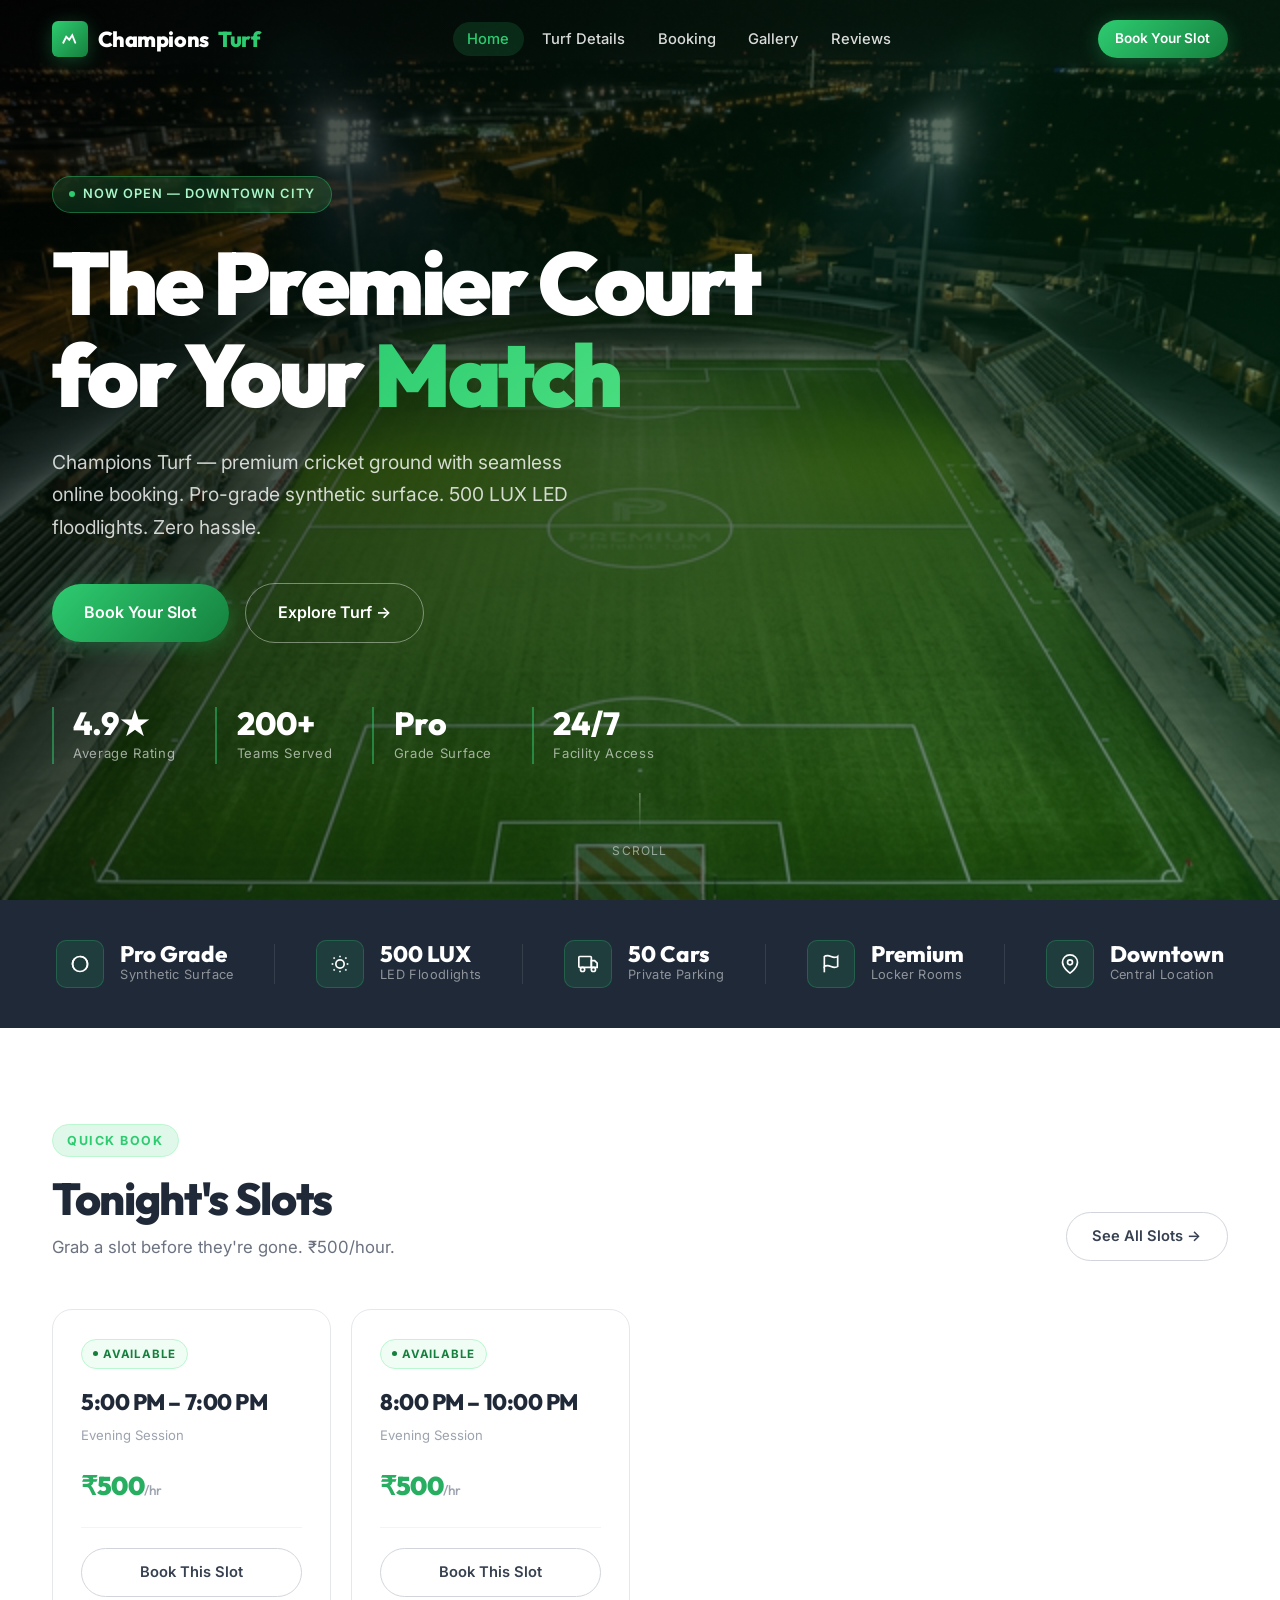
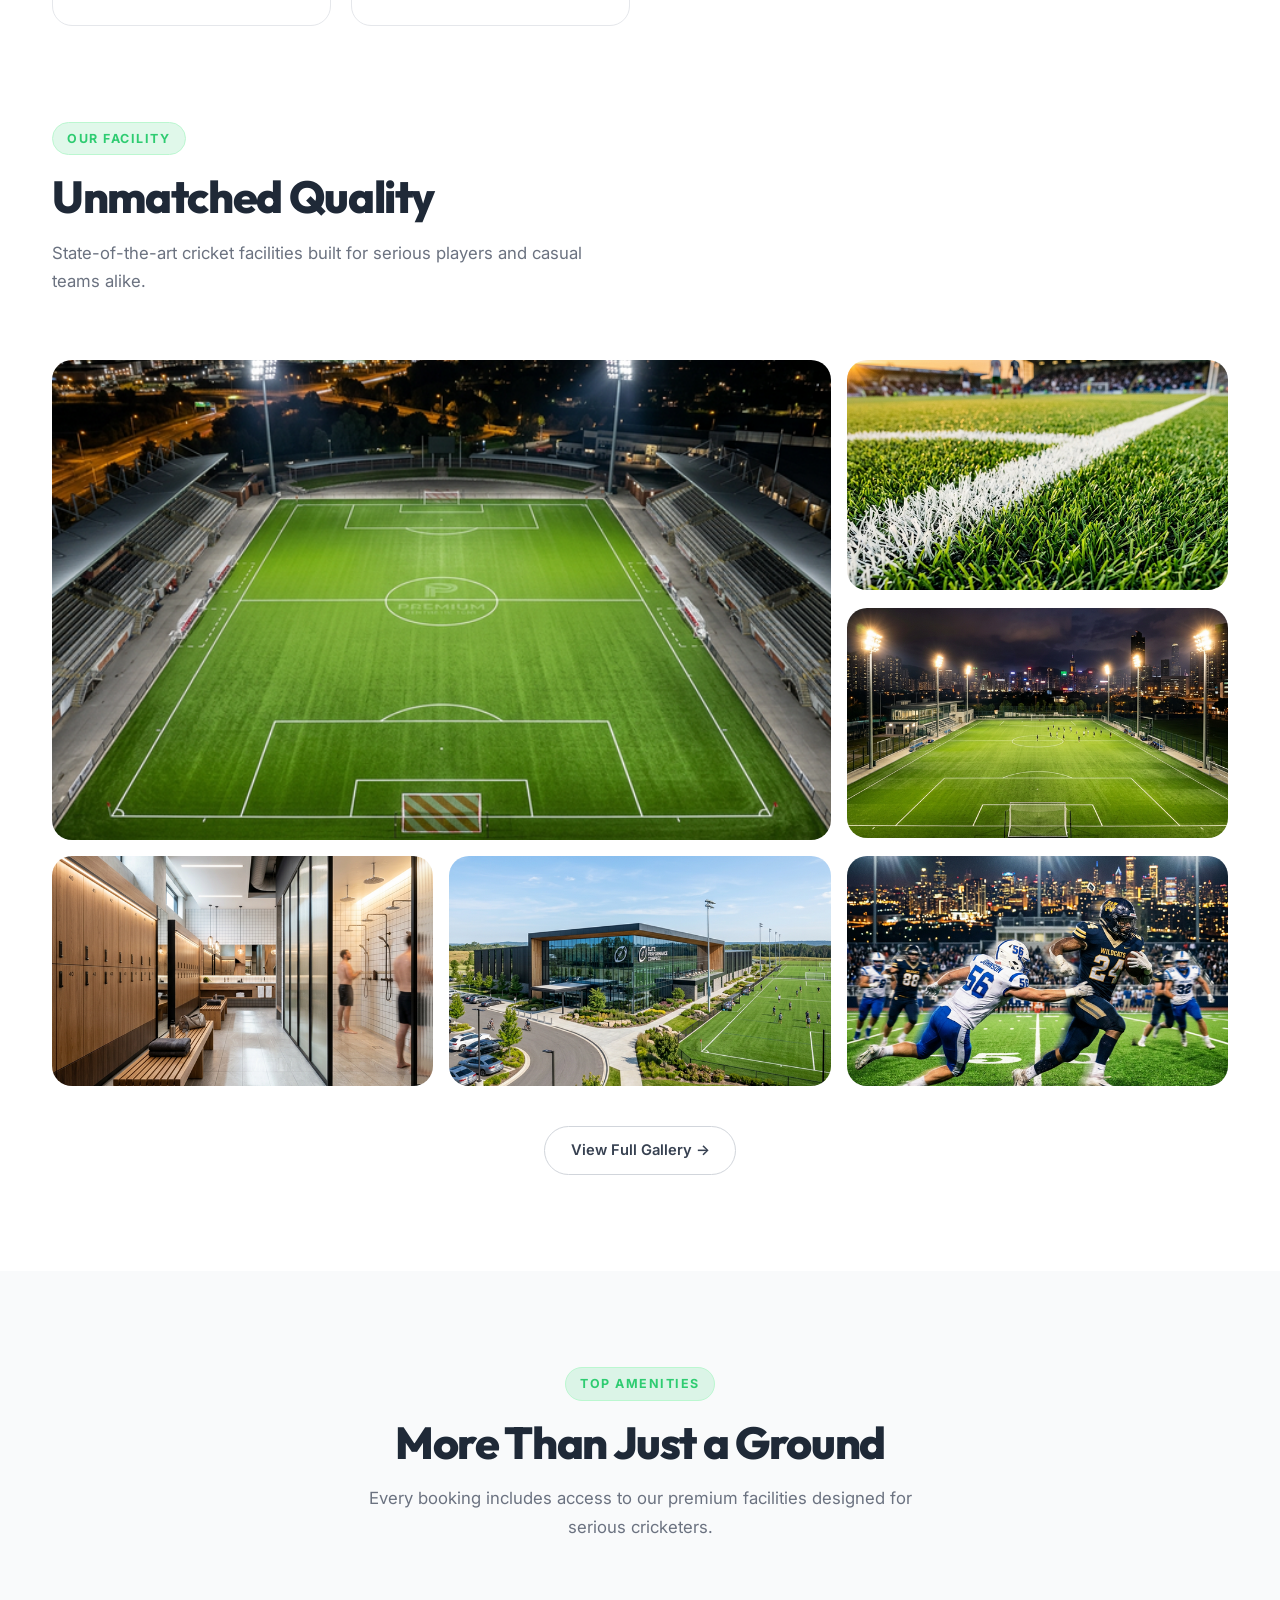
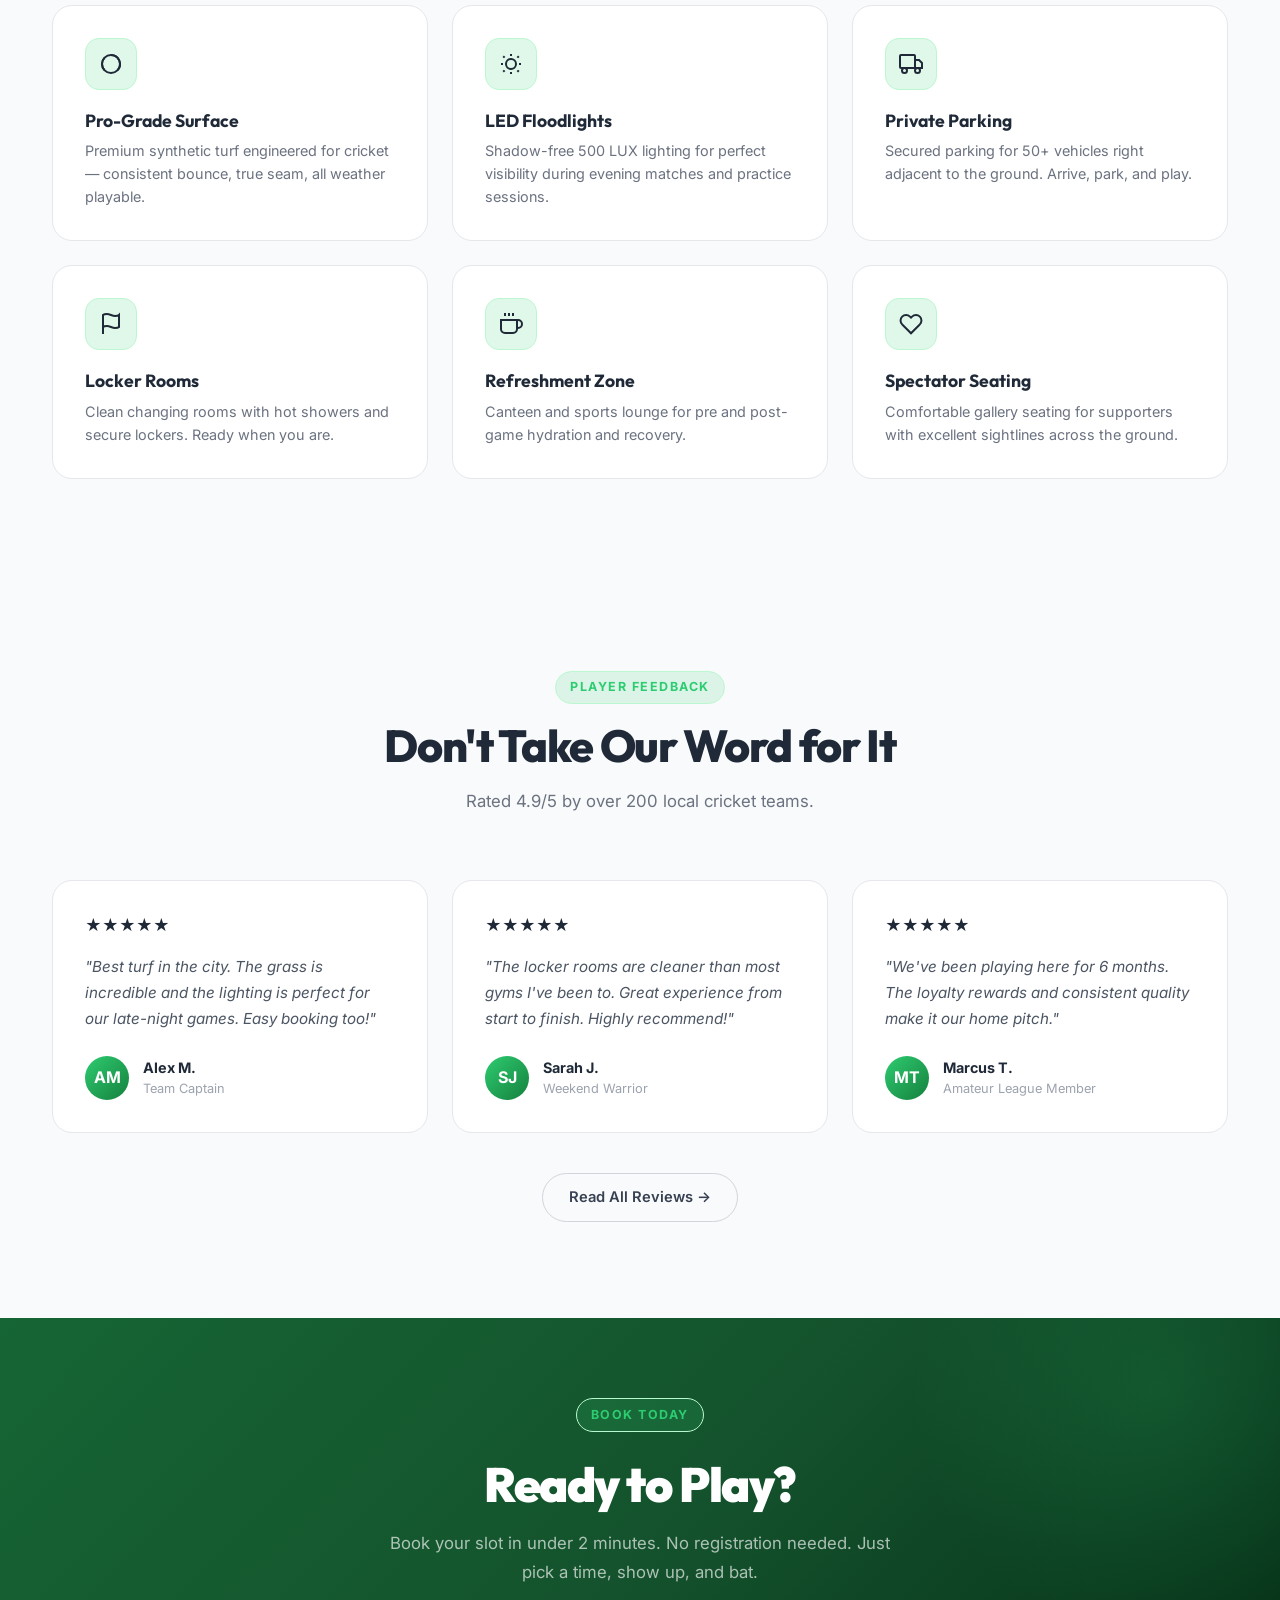
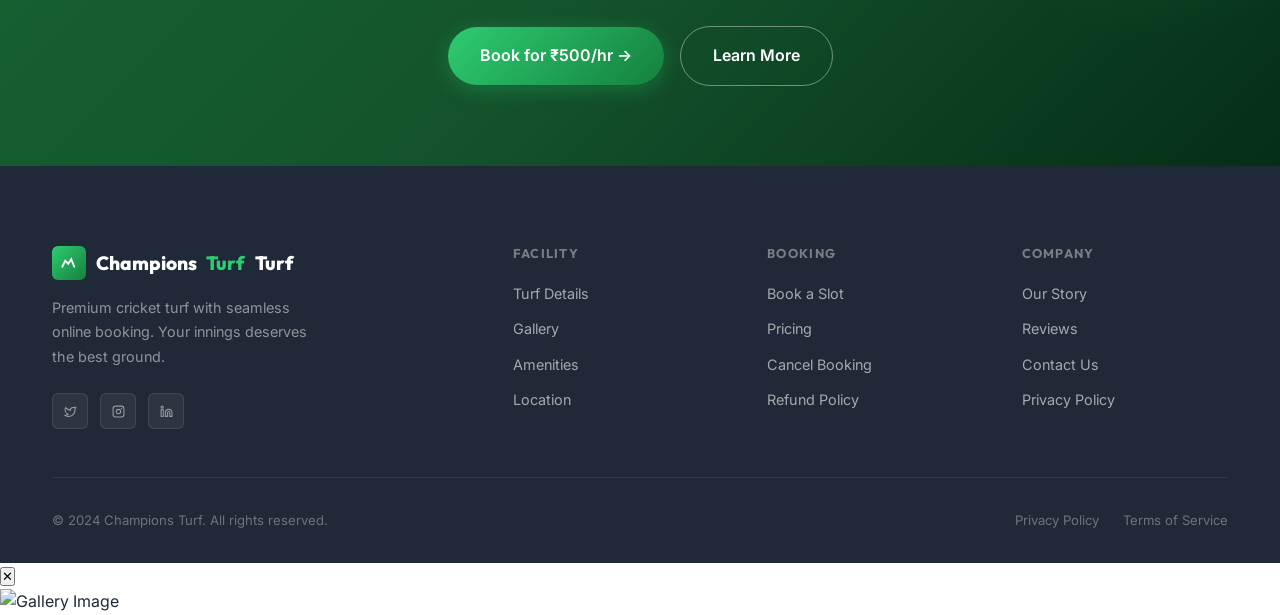
==== commit b83a8b1f: "Update index.html" ====
--- a/index.html
+++ b/index.html
@@ -17,7 +17,7 @@
     <div class="navbar-inner">
       <a href="index.html" class="navbar-logo">
         <span class="logo-icon"><svg width="18" height="18" viewBox="0 0 24 24" fill="none" stroke="white" stroke-width="2.5" stroke-linecap="round"><path d="M3 17l4-8 4 4 4-6 4 10"/></svg></span>
-        Penalty<span>Box</span>
+        Champions<span>Turf</span>
       </a>
       <ul class="navbar-nav">
         <li><a href="index.html" class="nav-link active" data-page="home">Home</a></li>
@@ -39,8 +39,8 @@
   <div class="mobile-menu" id="mobileMenu">
     <div class="mobile-menu-header">
       <a href="index.html" class="navbar-logo" style="color:#1f2937">
-        <span class="logo-icon"><svg width="18" height="18" viewBox="0 0 24 24" fill="none" stroke="white" stroke-width="2.5" stroke-linecap="round"><path d="M3 17l4-8 4 4 4-6 4 10"/></svg></span>
-        Penalty<span style="color:var(--accent)">Box</span>
+        <span class="logo-icon"><svg width="18" height="18" viewbox="0 0 24 24" fill="none" stroke="white" stroke-width="2.5" stroke-linecap="round"><path d="M3 17l4-8 4 4 4-6 4 10"/></svg></span>
+        Champions<span style="color:var(--accent)">Turf</span>
       </a>
       <button id="mobileMenuClose" style="background:none;border:none;font-size:1.5rem;cursor:pointer;color:#374151;">✕</button>
     </div>
@@ -110,7 +110,7 @@
     <div class="container">
       <div class="stats-band-inner">
         <div class="stat-item">
-          <div class="stat-icon"><svg width="20" height="20" viewBox="0 0 24 24" fill="none" stroke="currentColor" stroke-width="2"><circle cx="12" cy="12" r="9"/><path d="M12 3a9 9 0 0 1 6.36 15.36M5.64 5.64a9 9 0 0 0 0 12.72"/></svg></div>
+          <div class="stat-icon"><svg width="20" height="20" viewbox="0 0 24 24" fill="none" stroke="currentColor" stroke-width="2"><circle cx="12" cy="12" r="9"/><path d="M12 3a9 9 0 0 1 6.36 15.36M5.64 5.64a9 9 0 0 0 0 12.72"/></svg></div>
           <div class="stat-content">
             <div class="stat-value">Pro Grade</div>
             <div class="stat-desc">Synthetic Surface</div>
@@ -118,7 +118,7 @@
         </div>
         <div class="stat-divider"></div>
         <div class="stat-item">
-          <div class="stat-icon"><svg width="20" height="20" viewBox="0 0 24 24" fill="none" stroke="currentColor" stroke-width="2"><circle cx="12" cy="12" r="5"/><line x1="12" y1="2" x2="12" y2="4"/><line x1="12" y1="20" x2="12" y2="22"/><line x1="2" y1="12" x2="4" y2="12"/><line x1="20" y1="12" x2="22" y2="12"/><line x1="4.22" y1="4.22" x2="5.64" y2="5.64"/><line x1="18.36" y1="18.36" x2="19.78" y2="19.78"/><line x1="4.22" y1="19.78" x2="5.64" y2="18.36"/><line x1="18.36" y1="5.64" x2="19.78" y2="4.22"/></svg></div>
+          <div class="stat-icon"><svg width="20" height="20" viewbox="0 0 24 24" fill="none" stroke="currentColor" stroke-width="2"><circle cx="12" cy="12" r="5"/><line x1="12" y1="2" x2="12" y2="4"/><line x1="12" y1="20" x2="12" y2="22"/><line x1="2" y1="12" x2="4" y2="12"/><line x1="20" y1="12" x2="22" y2="12"/><line x1="4.22" y1="4.22" x2="5.64" y2="5.64"/><line x1="18.36" y1="18.36" x2="19.78" y2="19.78"/><line x1="4.22" y1="19.78" x2="5.64" y2="18.36"/><line x1="18.36" y1="5.64" x2="19.78" y2="4.22"/></svg></div>
           <div class="stat-content">
             <div class="stat-value">500 LUX</div>
             <div class="stat-desc">LED Floodlights</div>
@@ -126,7 +126,7 @@
         </div>
         <div class="stat-divider"></div>
         <div class="stat-item">
-          <div class="stat-icon"><svg width="20" height="20" viewBox="0 0 24 24" fill="none" stroke="currentColor" stroke-width="2"><rect x="1" y="3" width="15" height="13" rx="1"/><path d="M16 8h4l3 3v5h-7V8z"/><circle cx="5.5" cy="18.5" r="2.5"/><circle cx="18.5" cy="18.5" r="2.5"/></svg></div>
+          <div class="stat-icon"><svg width="20" height="20" viewbox="0 0 24 24" fill="none" stroke="currentColor" stroke-width="2"><rect x="1" y="3" width="15" height="13" rx="1"/><path d="M16 8h4l3 3v5h-7V8z"/><circle cx="5.5" cy="18.5" r="2.5"/><circle cx="18.5" cy="18.5" r="2.5"/></svg></div>
           <div class="stat-content">
             <div class="stat-value">50 Cars</div>
             <div class="stat-desc">Private Parking</div>
@@ -134,7 +134,7 @@
         </div>
         <div class="stat-divider"></div>
         <div class="stat-item">
-          <div class="stat-icon"><svg width="20" height="20" viewBox="0 0 24 24" fill="none" stroke="currentColor" stroke-width="2"><path d="M4 15s1-1 4-1 5 2 8 2 4-1 4-1V3s-1 1-4 1-5-2-8-2-4 1-4 1z"/><line x1="4" y1="22" x2="4" y2="15"/></svg></div>
+          <div class="stat-icon"><svg width="20" height="20" viewbox="0 0 24 24" fill="none" stroke="currentColor" stroke-width="2"><path d="M4 15s1-1 4-1 5 2 8 2 4-1 4-1V3s-1 1-4 1-5-2-8-2-4 1-4 1z"/><line x1="4" y1="22" x2="4" y2="15"/></svg></div>
           <div class="stat-content">
             <div class="stat-value">Premium</div>
             <div class="stat-desc">Locker Rooms</div>
@@ -142,7 +142,7 @@
         </div>
         <div class="stat-divider"></div>
         <div class="stat-item">
-          <div class="stat-icon"><svg width="20" height="20" viewBox="0 0 24 24" fill="none" stroke="currentColor" stroke-width="2"><path d="M21 10c0 7-9 13-9 13s-9-6-9-13a9 9 0 0 1 18 0z"/><circle cx="12" cy="10" r="3"/></svg></div>
+          <div class="stat-icon"><svg width="20" height="20" viewbox="0 0 24 24" fill="none" stroke="currentColor" stroke-width="2"><path d="M21 10c0 7-9 13-9 13s-9-6-9-13a9 9 0 0 1 18 0z"/><circle cx="12" cy="10" r="3"/></svg></div>
           <div class="stat-content">
             <div class="stat-value">Downtown</div>
             <div class="stat-desc">Central Location</div>
@@ -181,28 +181,28 @@
         <div class="gallery-item" onclick="window.location.href='gallery.html'">
           <img src="images/hero_aerial.png" alt="Aerial view of Champions Turf" loading="lazy" />
           <div class="gallery-overlay">
-            <div class="gallery-overlay-icon"><svg width="16" height="16" viewBox="0 0 24 24" fill="none" stroke="white" stroke-width="2.5"><circle cx="11" cy="11" r="8"/><line x1="21" y1="21" x2="16.65" y2="16.65"/></svg></div>
+            <div class="gallery-overlay-icon"><svg width="16" height="16" viewbox="0 0 24 24" fill="none" stroke="white" stroke-width="2.5"><circle cx="11" cy="11" r="8"/><line x1="21" y1="21" x2="16.65" y2="16.65"/></svg></div>
           </div>
         </div>
         <div class="gallery-item" onclick="window.location.href='gallery.html'">
           <img src="images/turf_closeup.png" alt="Premium cricket surface closeup" loading="lazy" />
-          <div class="gallery-overlay"><div class="gallery-overlay-icon"><svg width="16" height="16" viewBox="0 0 24 24" fill="none" stroke="white" stroke-width="2.5"><circle cx="11" cy="11" r="8"/><line x1="21" y1="21" x2="16.65" y2="16.65"/></svg></div></div>
+          <div class="gallery-overlay"><div class="gallery-overlay-icon"><svg width="16" height="16" viewbox="0 0 24 24" fill="none" stroke="white" stroke-width="2.5"><circle cx="11" cy="11" r="8"/><line x1="21" y1="21" x2="16.65" y2="16.65"/></svg></div></div>
         </div>
         <div class="gallery-item" onclick="window.location.href='gallery.html'">
           <img src="images/turf_panoramic.png" alt="Full ground panoramic" loading="lazy" />
-          <div class="gallery-overlay"><div class="gallery-overlay-icon"><svg width="16" height="16" viewBox="0 0 24 24" fill="none" stroke="white" stroke-width="2.5"><circle cx="11" cy="11" r="8"/><line x1="21" y1="21" x2="16.65" y2="16.65"/></svg></div></div>
+          <div class="gallery-overlay"><div class="gallery-overlay-icon"><svg width="16" height="16" viewbox="0 0 24 24" fill="none" stroke="white" stroke-width="2.5"><circle cx="11" cy="11" r="8"/><line x1="21" y1="21" x2="16.65" y2="16.65"/></svg></div></div>
         </div>
         <div class="gallery-item" onclick="window.location.href='gallery.html'">
           <img src="images/locker_room.png" alt="Premium locker rooms" loading="lazy" />
-          <div class="gallery-overlay"><div class="gallery-overlay-icon"><svg width="16" height="16" viewBox="0 0 24 24" fill="none" stroke="white" stroke-width="2.5"><circle cx="11" cy="11" r="8"/><line x1="21" y1="21" x2="16.65" y2="16.65"/></svg></div></div>
+          <div class="gallery-overlay"><div class="gallery-overlay-icon"><svg width="16" height="16" viewbox="0 0 24 24" fill="none" stroke="white" stroke-width="2.5"><circle cx="11" cy="11" r="8"/><line x1="21" y1="21" x2="16.65" y2="16.65"/></svg></div></div>
         </div>
         <div class="gallery-item" onclick="window.location.href='gallery.html'">
           <img src="images/facility_wide.png" alt="Facility exterior" loading="lazy" />
-          <div class="gallery-overlay"><div class="gallery-overlay-icon"><svg width="16" height="16" viewBox="0 0 24 24" fill="none" stroke="white" stroke-width="2.5"><circle cx="11" cy="11" r="8"/><line x1="21" y1="21" x2="16.65" y2="16.65"/></svg></div></div>
+          <div class="gallery-overlay"><div class="gallery-overlay-icon"><svg width="16" height="16" viewbox="0 0 24 24" fill="none" stroke="white" stroke-width="2.5"><circle cx="11" cy="11" r="8"/><line x1="21" y1="21" x2="16.65" y2="16.65"/></svg></div></div>
         </div>
         <div class="gallery-item" onclick="window.location.href='gallery.html'">
           <img src="images/night_action.png" alt="Night match in action" loading="lazy" />
-          <div class="gallery-overlay"><div class="gallery-overlay-icon"><svg width="16" height="16" viewBox="0 0 24 24" fill="none" stroke="white" stroke-width="2.5"><circle cx="11" cy="11" r="8"/><line x1="21" y1="21" x2="16.65" y2="16.65"/></svg></div></div>
+          <div class="gallery-overlay"><div class="gallery-overlay-icon"><svg width="16" height="16" viewbox="0 0 24 24" fill="none" stroke="white" stroke-width="2.5"><circle cx="11" cy="11" r="8"/><line x1="21" y1="21" x2="16.65" y2="16.65"/></svg></div></div>
         </div>
       </div>
       <div class="flex items-center" style="justify-content:center;margin-top:2.5rem;" class="fade-in">
@@ -221,32 +221,32 @@
       </div>
       <div class="features-grid">
         <div class="feature-card fade-in" style="--stagger-index:0" data-stagger>
-          <div class="feature-icon"><svg width="24" height="24" viewBox="0 0 24 24" fill="none" stroke="currentColor" stroke-width="2"><circle cx="12" cy="12" r="9"/><path d="M12 3a9 9 0 0 1 6.36 15.36M5.64 5.64a9 9 0 0 0 0 12.72"/></svg></div>
+          <div class="feature-icon"><svg width="24" height="24" viewbox="0 0 24 24" fill="none" stroke="currentColor" stroke-width="2"><circle cx="12" cy="12" r="9"/><path d="M12 3a9 9 0 0 1 6.36 15.36M5.64 5.64a9 9 0 0 0 0 12.72"/></svg></div>
           <h3>Pro-Grade Surface</h3>
           <p>Premium synthetic turf engineered for cricket — consistent bounce, true seam, all weather playable.</p>
         </div>
         <div class="feature-card fade-in" style="--stagger-index:1" data-stagger>
-          <div class="feature-icon"><svg width="24" height="24" viewBox="0 0 24 24" fill="none" stroke="currentColor" stroke-width="2"><circle cx="12" cy="12" r="5"/><line x1="12" y1="2" x2="12" y2="4"/><line x1="12" y1="20" x2="12" y2="22"/><line x1="2" y1="12" x2="4" y2="12"/><line x1="20" y1="12" x2="22" y2="12"/><line x1="4.22" y1="4.22" x2="5.64" y2="5.64"/><line x1="18.36" y1="18.36" x2="19.78" y2="19.78"/><line x1="4.22" y1="19.78" x2="5.64" y2="18.36"/><line x1="18.36" y1="5.64" x2="19.78" y2="4.22"/></svg></div>
+          <div class="feature-icon"><svg width="24" height="24" viewbox="0 0 24 24" fill="none" stroke="currentColor" stroke-width="2"><circle cx="12" cy="12" r="5"/><line x1="12" y1="2" x2="12" y2="4"/><line x1="12" y1="20" x2="12" y2="22"/><line x1="2" y1="12" x2="4" y2="12"/><line x1="20" y1="12" x2="22" y2="12"/><line x1="4.22" y1="4.22" x2="5.64" y2="5.64"/><line x1="18.36" y1="18.36" x2="19.78" y2="19.78"/><line x1="4.22" y1="19.78" x2="5.64" y2="18.36"/><line x1="18.36" y1="5.64" x2="19.78" y2="4.22"/></svg></div>
           <h3>LED Floodlights</h3>
           <p>Shadow-free 500 LUX lighting for perfect visibility during evening matches and practice sessions.</p>
         </div>
         <div class="feature-card fade-in" style="--stagger-index:2" data-stagger>
-          <div class="feature-icon"><svg width="24" height="24" viewBox="0 0 24 24" fill="none" stroke="currentColor" stroke-width="2"><rect x="1" y="3" width="15" height="13" rx="1"/><path d="M16 8h4l3 3v5h-7V8z"/><circle cx="5.5" cy="18.5" r="2.5"/><circle cx="18.5" cy="18.5" r="2.5"/></svg></div>
+          <div class="feature-icon"><svg width="24" height="24" viewbox="0 0 24 24" fill="none" stroke="currentColor" stroke-width="2"><rect x="1" y="3" width="15" height="13" rx="1"/><path d="M16 8h4l3 3v5h-7V8z"/><circle cx="5.5" cy="18.5" r="2.5"/><circle cx="18.5" cy="18.5" r="2.5"/></svg></div>
           <h3>Private Parking</h3>
           <p>Secured parking for 50+ vehicles right adjacent to the ground. Arrive, park, and play.</p>
         </div>
         <div class="feature-card fade-in" style="--stagger-index:3" data-stagger>
-          <div class="feature-icon"><svg width="24" height="24" viewBox="0 0 24 24" fill="none" stroke="currentColor" stroke-width="2"><path d="M4 15s1-1 4-1 5 2 8 2 4-1 4-1V3s-1 1-4 1-5-2-8-2-4 1-4 1z"/><line x1="4" y1="22" x2="4" y2="15"/></svg></div>
+          <div class="feature-icon"><svg width="24" height="24" viewbox="0 0 24 24" fill="none" stroke="currentColor" stroke-width="2"><path d="M4 15s1-1 4-1 5 2 8 2 4-1 4-1V3s-1 1-4 1-5-2-8-2-4 1-4 1z"/><line x1="4" y1="22" x2="4" y2="15"/></svg></div>
           <h3>Locker Rooms</h3>
           <p>Clean changing rooms with hot showers and secure lockers. Ready when you are.</p>
         </div>
         <div class="feature-card fade-in" style="--stagger-index:4" data-stagger>
-          <div class="feature-icon"><svg width="24" height="24" viewBox="0 0 24 24" fill="none" stroke="currentColor" stroke-width="2"><path d="M18 8h1a4 4 0 0 1 0 8h-1"/><path d="M2 8h16v9a4 4 0 0 1-4 4H6a4 4 0 0 1-4-4V8z"/><line x1="6" y1="1" x2="6" y2="4"/><line x1="10" y1="1" x2="10" y2="4"/><line x1="14" y1="1" x2="14" y2="4"/></svg></div>
+          <div class="feature-icon"><svg width="24" height="24" viewbox="0 0 24 24" fill="none" stroke="currentColor" stroke-width="2"><path d="M18 8h1a4 4 0 0 1 0 8h-1"/><path d="M2 8h16v9a4 4 0 0 1-4 4H6a4 4 0 0 1-4-4V8z"/><line x1="6" y1="1" x2="6" y2="4"/><line x1="10" y1="1" x2="10" y2="4"/><line x1="14" y1="1" x2="14" y2="4"/></svg></div>
           <h3>Refreshment Zone</h3>
           <p>Canteen and sports lounge for pre and post-game hydration and recovery.</p>
         </div>
         <div class="feature-card fade-in" style="--stagger-index:5" data-stagger>
-          <div class="feature-icon"><svg width="24" height="24" viewBox="0 0 24 24" fill="none" stroke="currentColor" stroke-width="2"><path d="M20.84 4.61a5.5 5.5 0 0 0-7.78 0L12 5.67l-1.06-1.06a5.5 5.5 0 0 0-7.78 7.78l1.06 1.06L12 21.23l7.78-7.78 1.06-1.06a5.5 5.5 0 0 0 0-7.78z"/></svg></div>
+          <div class="feature-icon"><svg width="24" height="24" viewbox="0 0 24 24" fill="none" stroke="currentColor" stroke-width="2"><path d="M20.84 4.61a5.5 5.5 0 0 0-7.78 0L12 5.67l-1.06-1.06a5.5 5.5 0 0 0-7.78 7.78l1.06 1.06L12 21.23l7.78-7.78 1.06-1.06a5.5 5.5 0 0 0 0-7.78z"/></svg></div>
           <h3>Spectator Seating</h3>
           <p>Comfortable gallery seating for supporters with excellent sightlines across the ground.</p>
         </div>
@@ -329,14 +329,14 @@
       <div class="footer-grid">
         <div class="footer-brand">
           <div class="footer-logo">
-            <span class="logo-icon"><svg width="18" height="18" viewBox="0 0 24 24" fill="none" stroke="white" stroke-width="2.5" stroke-linecap="round"><path d="M3 17l4-8 4 4 4-6 4 10"/></svg></span>
-            Penalty<span>Box</span> Turf
+            <span class="logo-icon"><svg width="18" height="18" viewbox="0 0 24 24" fill="none" stroke="white" stroke-width="2.5" stroke-linecap="round"><path d="M3 17l4-8 4 4 4-6 4 10"/></svg></span>
+            Champions<span>Turf</span> Turf
           </div>
           <p>Premium cricket turf with seamless online booking. Your innings deserves the best ground.</p>
           <div class="footer-social" style="margin-top:1.5rem;">
-            <div class="social-btn"><svg width="13" height="13" viewBox="0 0 24 24" fill="none" stroke="currentColor" stroke-width="2"><path d="M22 4s-.7 2.1-2 3.4c1.6 10-9.4 17.3-18 11.6 2.2.1 4.4-.6 6-2C3 15.5.5 9.6 3 5c2.2 2.7 5.5 4.3 9 4.5-.3-1.4.1-2.7 1-3.5C15 4 22 4 22 4z"/></svg></div>
-            <div class="social-btn"><svg width="13" height="13" viewBox="0 0 24 24" fill="none" stroke="currentColor" stroke-width="2"><rect x="2" y="2" width="20" height="20" rx="5"/><circle cx="12" cy="12" r="4"/><circle cx="17.5" cy="6.5" r="0.5" fill="currentColor"/></svg></div>
-            <div class="social-btn"><svg width="13" height="13" viewBox="0 0 24 24" fill="none" stroke="currentColor" stroke-width="2"><path d="M16 8a6 6 0 0 1 6 6v7h-4v-7a2 2 0 0 0-2-2 2 2 0 0 0-2 2v7h-4v-7a6 6 0 0 1 6-6z"/><rect x="2" y="9" width="4" height="12"/><circle cx="4" cy="4" r="2"/></svg></div>
+            <div class="social-btn"><svg width="13" height="13" viewbox="0 0 24 24" fill="none" stroke="currentColor" stroke-width="2"><path d="M22 4s-.7 2.1-2 3.4c1.6 10-9.4 17.3-18 11.6 2.2.1 4.4-.6 6-2C3 15.5.5 9.6 3 5c2.2 2.7 5.5 4.3 9 4.5-.3-1.4.1-2.7 1-3.5C15 4 22 4 22 4z"/></svg></div>
+            <div class="social-btn"><svg width="13" height="13" viewbox="0 0 24 24" fill="none" stroke="currentColor" stroke-width="2"><rect x="2" y="2" width="20" height="20" rx="5"/><circle cx="12" cy="12" r="4"/><circle cx="17.5" cy="6.5" r="0.5" fill="currentColor"/></svg></div>
+            <div class="social-btn"><svg width="13" height="13" viewbox="0 0 24 24" fill="none" stroke="currentColor" stroke-width="2"><path d="M16 8a6 6 0 0 1 6 6v7h-4v-7a2 2 0 0 0-2-2 2 2 0 0 0-2 2v7h-4v-7a6 6 0 0 1 6-6z"/><rect x="2" y="9" width="4" height="12"/><circle cx="4" cy="4" r="2"/></svg></div>
           </div>
         </div>
         <div class="footer-col">
@@ -378,11 +378,11 @@
     </div>
   </footer>
 
-  <!-- Lightbox -->
-  <div class="lightbox" id="lightbox" onclick="closeLightbox()">
-    <div class="lightbox-content" onclick="event.stopPropagation()">
-      <button class="lightbox-close" onclick="closeLightbox()">✕</button>
-      <img id="lightboxImg" src="" alt="Gallery Image" />
+  <!-- LightTurf -->
+  <div class="lightTurf" id="lightTurf" onclick="closeLightTurf()">
+    <div class="lightTurf-content" onclick="event.stopPropagation()">
+      <button class="lightTurf-close" onclick="closeLightTurf()">✕</button>
+      <img id="lightTurfImg" src="" alt="Gallery Image" />
     </div>
   </div>
 
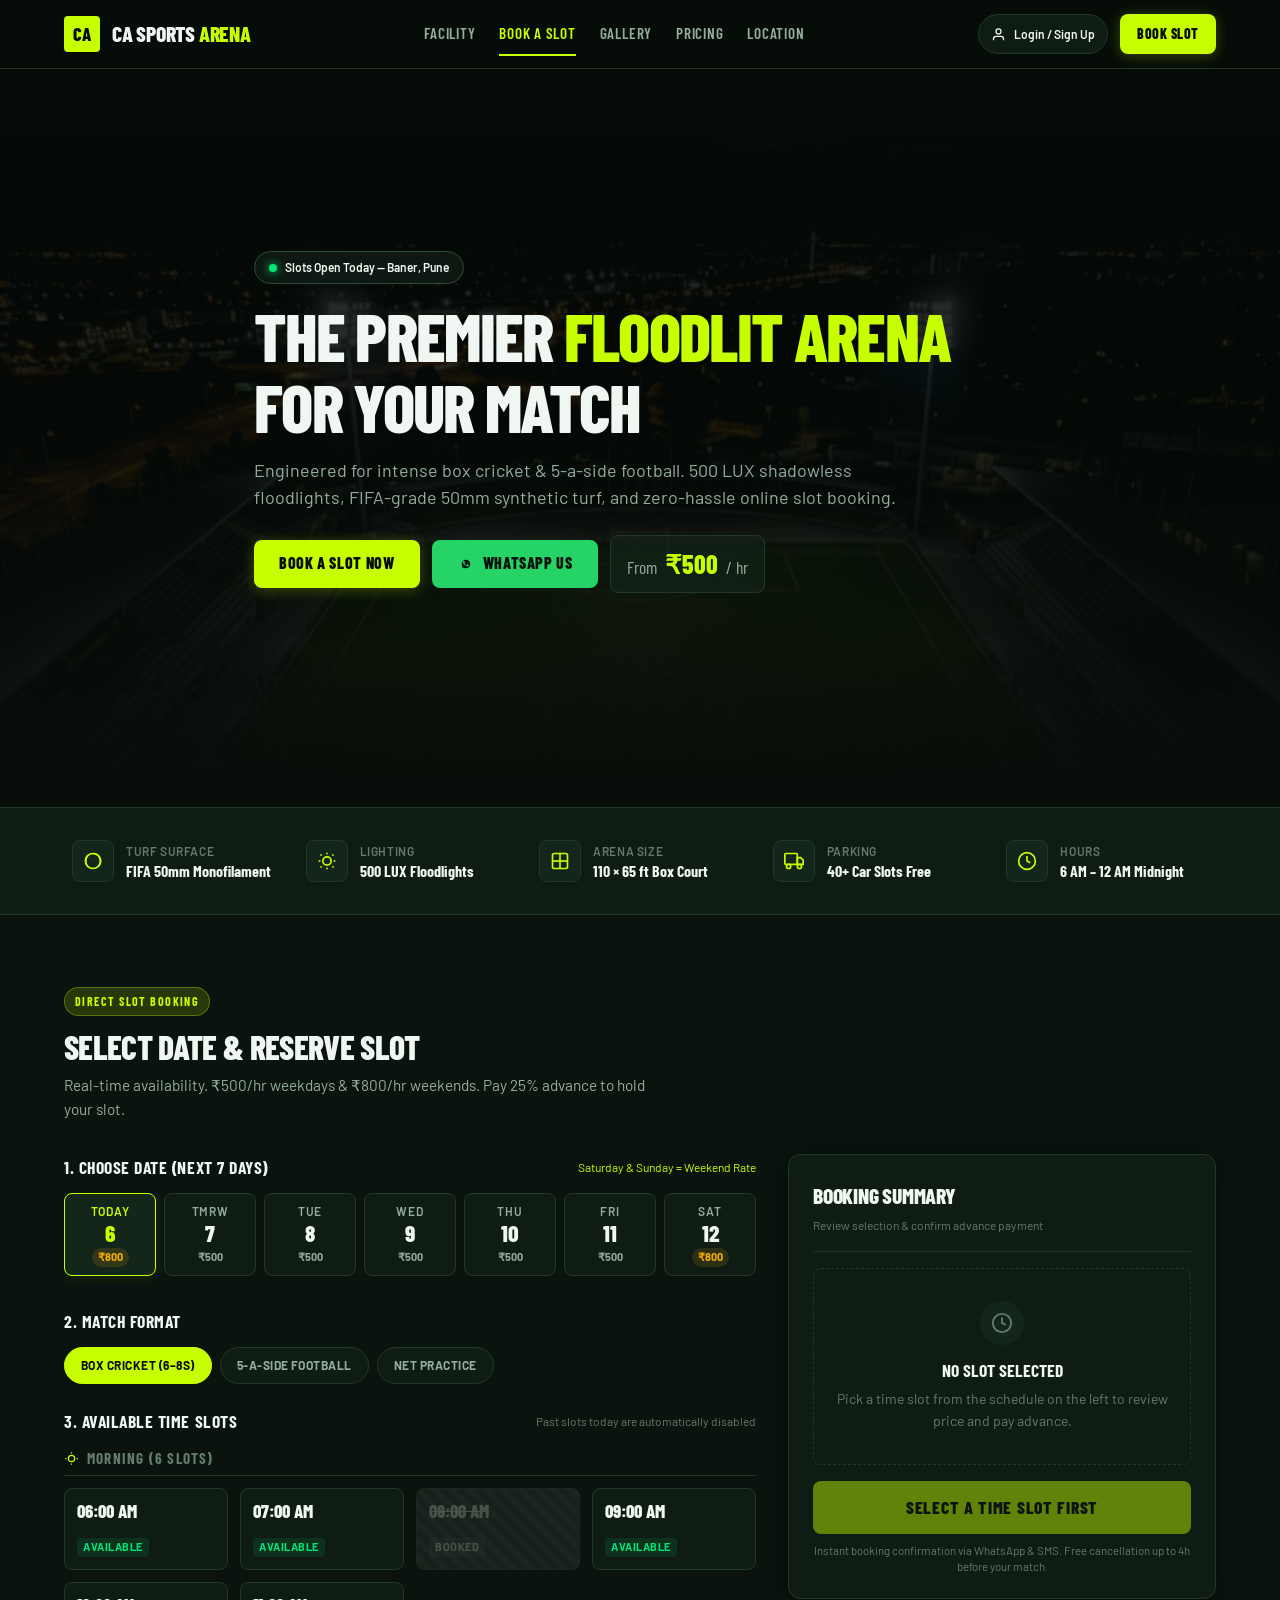
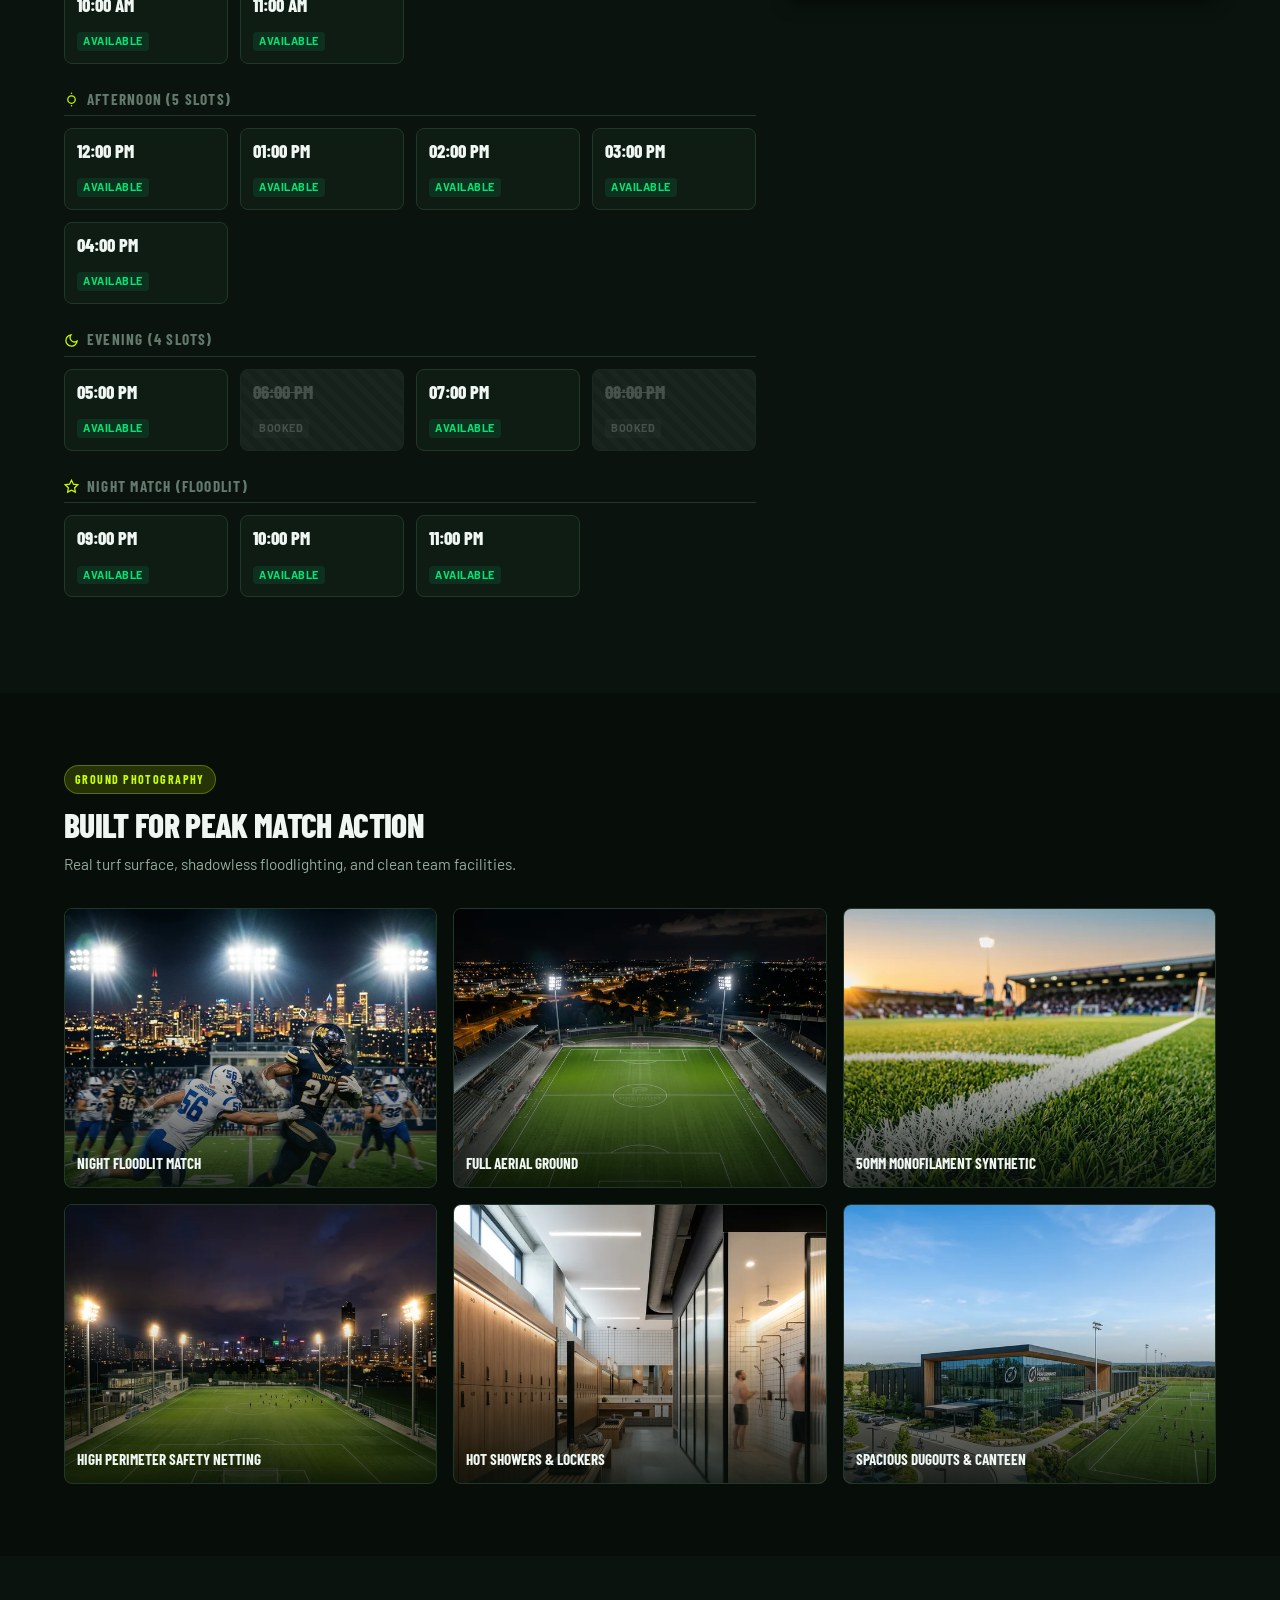
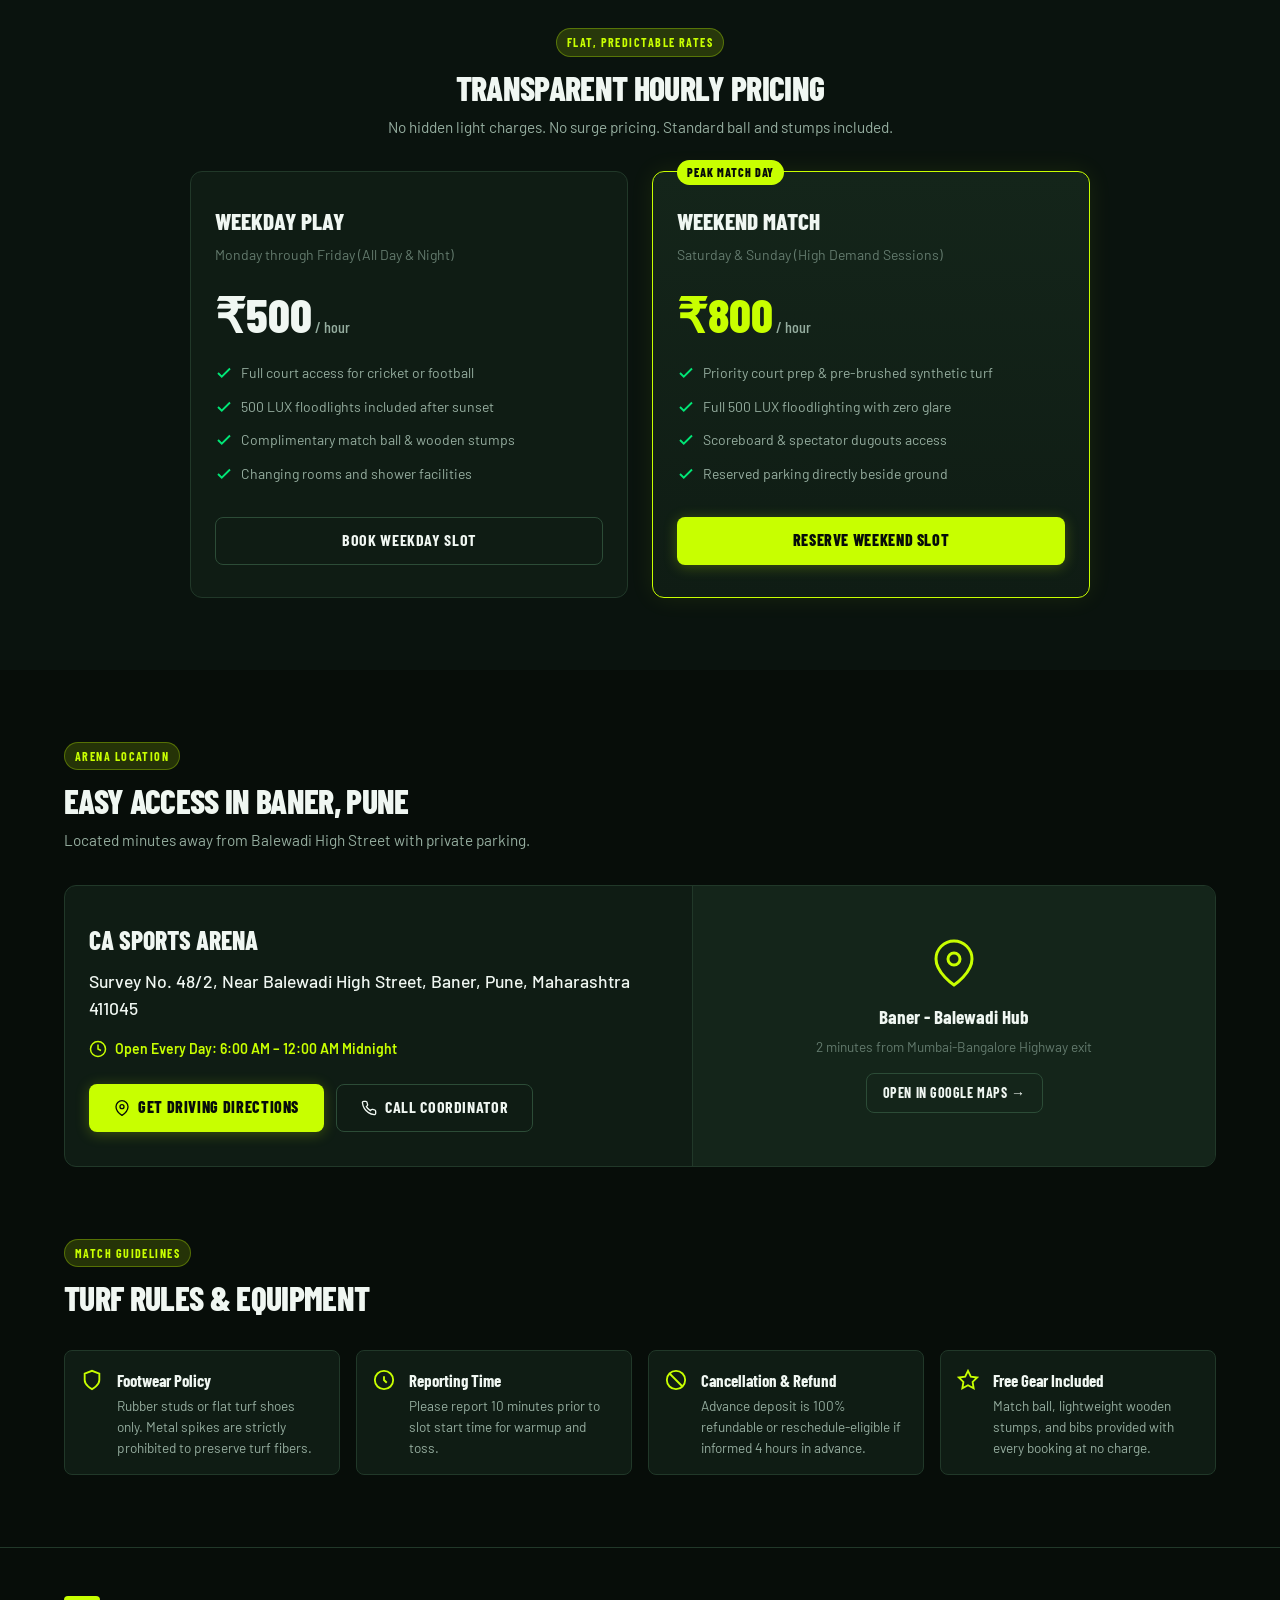
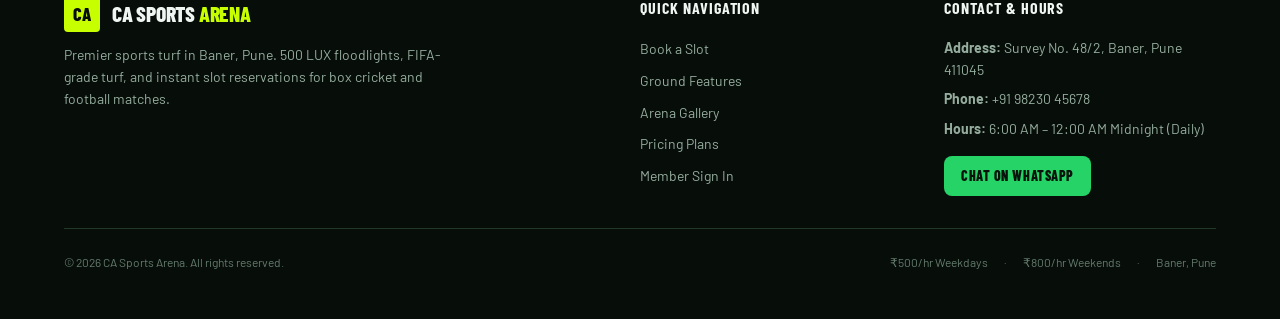
==== commit 071dbac4: "UI enhancement done" ====
--- a/index.html
+++ b/index.html
@@ -1,323 +1,577 @@
 <!DOCTYPE html>
 <html lang="en">
 <head>
-  <link rel="icon" type="image/png" href="favicon.png" />
   <meta charset="UTF-8" />
   <meta name="viewport" content="width=device-width, initial-scale=1.0" />
-  <title>Champions Turf | Premium Cricket Booking</title>
-  <meta name="description" content="Book your cricket turf at Champions Turf. Premium synthetic wicket surface, LED floodlights, and top-tier amenities. ₹500/hour, instant confirmation." />
-  <link rel="stylesheet" href="styles.css" />
+  <link rel="icon" type="image/png" href="favicon.png" />
+  
+  <title>CA Sports Arena | Premium Box Cricket & Football Turf in Baner, Pune</title>
+  <meta name="description" content="Book your slot at CA Sports Arena, Baner, Pune. FIFA-grade 50mm synthetic surface, 500 LUX LED floodlights, ₹500/hr weekdays, ₹800/hr weekends. Instant WhatsApp confirmation." />
+  
+  <!-- Canonical & Open Graph SEO -->
+  <meta property="og:title" content="CA Sports Arena | Premium Floodlit Turf in Baner, Pune" />
+  <meta property="og:description" content="Pro box cricket and football under 500 LUX floodlights. Book online with 25% advance. ₹500/hr weekdays, ₹800/hr weekends." />
+  <meta property="og:type" content="website" />
+  <meta property="og:image" content="images/hero_aerial.png" />
+  
+  <!-- Font Preloads (Barlow Condensed & Barlow - swapping display, no heavy unused weights) -->
   <link rel="preconnect" href="https://fonts.googleapis.com" />
   <link rel="preconnect" href="https://fonts.gstatic.com" crossorigin />
+  <link href="https://fonts.googleapis.com/css2?family=Barlow+Condensed:wght@600;700;800&family=Barlow:wght@400;500;600&display=swap" rel="stylesheet" />
+
+  <!-- Core Styles -->
+  <link rel="stylesheet" href="styles.css" />
+
+  <!-- LocalBusiness Schema (Structured Data) -->
+  <script type="application/ld+json">
+  {
+    "@context": "https://schema.org",
+    "@type": "SportsActivityLocation",
+    "name": "CA Sports Arena",
+    "image": "images/hero_aerial.png",
+    "telephone": "+919823045678",
+    "priceRange": "₹500 - ₹800",
+    "address": {
+      "@type": "PostalAddress",
+      "streetAddress": "Survey No. 48/2, Near Balewadi High Street",
+      "addressLocality": "Baner",
+      "addressRegion": "Maharashtra",
+      "postalCode": "411045",
+      "addressCountry": "IN"
+    },
+    "geo": {
+      "@type": "GeoCoordinates",
+      "latitude": 18.5590,
+      "longitude": 73.7868
+    },
+    "openingHoursSpecification": {
+      "@type": "OpeningHoursSpecification",
+      "dayOfWeek": ["Monday","Tuesday","Wednesday","Thursday","Friday","Saturday","Sunday"],
+      "opens": "06:00",
+      "closes": "24:00"
+    }
+  }
+  </script>
 </head>
 <body>
 
-  <!-- ===== NAVBAR ===== -->
-  <nav class="navbar navbar-hero" id="navbar">
-    <div class="navbar-inner">
-      <a href="index.html" class="navbar-logo">
-        <span class="logo-icon"><svg width="18" height="18" viewBox="0 0 24 24" fill="none" stroke="white" stroke-width="2.5" stroke-linecap="round"><path d="M3 17l4-8 4 4 4-6 4 10"/></svg></span>
-        Champions<span>Turf</span>
+  <!-- ===== HEADER ===== -->
+  <header class="header" id="header">
+    <div class="container header-inner">
+      <a href="index.html" class="brand-link" aria-label="CA Sports Arena Home">
+        <div class="brand-badge">CA</div>
+        <div class="brand-name">CA Sports <span>Arena</span></div>
       </a>
-      <ul class="navbar-nav">
-        <li><a href="index.html" class="nav-link active" data-page="home">Home</a></li>
-        <li><a href="turf.html" class="nav-link" data-page="turf">Turf Details</a></li>
-        <li><a href="booking.html" class="nav-link" data-page="booking">Booking</a></li>
-        <li><a href="gallery.html" class="nav-link" data-page="gallery">Gallery</a></li>
-        <li><a href="reviews.html" class="nav-link" data-page="reviews">Reviews</a></li>
-      </ul>
-      <div class="navbar-cta">
-        <a href="booking.html" class="btn btn-primary btn-sm">Book Your Slot</a>
-      </div>
-      <div class="nav-toggle" id="navToggle">
-        <span></span><span></span><span></span>
-      </div>
-    </div>
-  </nav>
-
-  <!-- Mobile Menu -->
-  <div class="mobile-menu" id="mobileMenu">
-    <div class="mobile-menu-header">
-      <a href="index.html" class="navbar-logo" style="color:#1f2937">
-        <span class="logo-icon"><svg width="18" height="18" viewbox="0 0 24 24" fill="none" stroke="white" stroke-width="2.5" stroke-linecap="round"><path d="M3 17l4-8 4 4 4-6 4 10"/></svg></span>
-        Champions<span style="color:var(--accent)">Turf</span>
+
+      <!-- Desktop Navigation -->
+      <nav class="nav-desktop" aria-label="Main Navigation">
+        <a href="#quickFacts" class="nav-link">Facility</a>
+        <a href="#booking" class="nav-link active">Book a Slot</a>
+        <a href="#gallery" class="nav-link">Gallery</a>
+        <a href="#pricing" class="nav-link">Pricing</a>
+        <a href="#location" class="nav-link">Location</a>
+      </nav>
+
+      <!-- Header Actions -->
+      <div class="header-actions">
+        <!-- User Account / Bookings Trigger -->
+        <button type="button" class="user-btn" id="userAuthBtn" aria-label="Account and bookings">
+          <svg width="15" height="15" viewBox="0 0 24 24" fill="none" stroke="currentColor" stroke-width="2"><path d="M20 21v-2a4 4 0 0 0-4-4H8a4 4 0 0 0-4 4v2"/><circle cx="12" cy="7" r="4"/></svg>
+          <span>Login / Sign Up</span>
+        </button>
+
+        <a href="#booking" class="btn btn-primary btn-sm">Book Slot</a>
+
+        <!-- Mobile Menu Toggle -->
+        <button type="button" class="nav-toggle-btn" id="navToggleBtn" aria-label="Open navigation menu">
+          <svg width="22" height="22" viewBox="0 0 24 24" fill="none" stroke="currentColor" stroke-width="2"><line x1="3" y1="12" x2="21" y2="12"/><line x1="3" y1="6" x2="21" y2="6"/><line x1="3" y1="18" x2="21" y2="18"/></svg>
+        </button>
+      </div>
+    </div>
+  </header>
+
+  <!-- Mobile Drawer -->
+  <div class="mobile-nav-drawer" id="mobileNavDrawer" aria-hidden="true">
+    <div class="mobile-drawer-header">
+      <div class="brand-link">
+        <div class="brand-badge">CA</div>
+        <div class="brand-name">CA Sports <span>Arena</span></div>
+      </div>
+      <button type="button" class="auth-close-btn" id="mobileDrawerClose" aria-label="Close menu">✕</button>
+    </div>
+    <div class="mobile-nav-links">
+      <a href="#booking" class="mobile-nav-link">Book a Slot</a>
+      <a href="#quickFacts" class="mobile-nav-link">Turf Specs</a>
+      <a href="#gallery" class="mobile-nav-link">Arena Gallery</a>
+      <a href="#pricing" class="mobile-nav-link">Hourly Rates</a>
+      <a href="#location" class="mobile-nav-link">Location &amp; Map</a>
+      <a href="login.html" class="mobile-nav-link" style="color:var(--accent);">Member Login / Sign Up</a>
+    </div>
+    <div style="margin-top:auto;padding-top:2rem;">
+      <a href="https://wa.me/919823045678" target="_blank" rel="noopener noreferrer" class="btn btn-whatsapp" style="width:100%;">
+        <svg width="18" height="18" viewBox="0 0 24 24" fill="currentColor"><path d="M12.031 6.172c-3.181 0-5.767 2.586-5.768 5.766-.001 1.298.38 2.27 1.019 3.287l-.582 2.128 2.182-.573c.978.58 1.911.928 3.145.929 3.178 0 5.767-2.587 5.768-5.766.001-3.187-2.575-5.771-5.764-5.771zm3.392 8.244c-.144.405-.837.774-1.17.824-.312.045-.698.086-2.223-.554-1.954-.82-3.21-2.824-3.308-2.955-.097-.133-.787-1.047-.787-1.996 0-.948.498-1.413.675-1.605.176-.192.385-.24.513-.24.129 0 .257.001.369.006.118.005.277-.045.434.331.161.385.55 1.343.6 1.444.05.101.083.219.017.352-.066.133-.1.217-.199.333-.099.117-.208.261-.297.351-.1.1-.205.21-.088.411.117.201.52 1.088 1.115 1.618.767.683 1.414.894 1.616.994.201.1.32.083.438-.05.118-.134.505-.589.64-.79.135-.202.271-.168.455-.101.185.067 1.17.552 1.371.653.201.101.336.151.385.235.049.084.049.488-.095.893z"/></svg>
+        WhatsApp Coordinator
       </a>
-      <button id="mobileMenuClose" style="background:none;border:none;font-size:1.5rem;cursor:pointer;color:#374151;">✕</button>
-    </div>
-    <nav class="mobile-menu-links">
-      <a href="index.html">Home</a>
-      <a href="turf.html">Turf Details</a>
-      <a href="booking.html">Booking</a>
-      <a href="gallery.html">Gallery</a>
-      <a href="reviews.html">Reviews</a>
-    </nav>
-    <a href="booking.html" class="btn btn-primary" style="margin-top:2rem;">Book Your Slot →</a>
+    </div>
   </div>
 
-  <!-- ===== HERO ===== -->
+  <!-- ===== HERO SECTION ===== -->
   <section class="hero" id="hero">
-    <div class="hero-bg" id="heroBg"></div>
-    <div class="hero-overlay"></div>
-    <div class="hero-grain"></div>
-    <div class="hero-content">
-      <div class="container">
-        <div class="hero-badge">
-          <span class="dot"></span>
-          Now Open — Downtown City
-        </div>
-        <h1 class="hero-title">
-          The Premier Court<br>for Your <span class="highlight">Match</span>
-        </h1>
-        <p class="hero-description">
-          Champions Turf — premium cricket ground with seamless online booking. Pro-grade synthetic surface. 500 LUX LED floodlights. Zero hassle.
-        </p>
-        <div class="hero-actions">
-          <a href="booking.html" class="btn btn-primary btn-lg" id="heroBookBtn">
-            Book Your Slot
-          </a>
-          <a href="turf.html" class="btn btn-ghost btn-lg">
-            Explore Turf →
-          </a>
-        </div>
-        <div class="hero-stats">
-          <div class="hero-stat">
-            <div class="hero-stat-number">4.9★</div>
-            <div class="hero-stat-label">Average Rating</div>
-          </div>
-          <div class="hero-stat">
-            <div class="hero-stat-number">200+</div>
-            <div class="hero-stat-label">Teams Served</div>
-          </div>
-          <div class="hero-stat">
-            <div class="hero-stat-number">Pro</div>
-            <div class="hero-stat-label">Grade Surface</div>
-          </div>
-          <div class="hero-stat">
-            <div class="hero-stat-number">24/7</div>
-            <div class="hero-stat-label">Facility Access</div>
-          </div>
-        </div>
-      </div>
-    </div>
-    <div class="hero-scroll" onclick="document.getElementById('statsSection').scrollIntoView({behavior:'smooth'})">
-      <div class="scroll-indicator"></div>
-      scroll
+    <div class="hero-media-wrap">
+      <picture>
+        <source srcset="images/hero_aerial.webp" type="image/webp" />
+        <img src="images/hero_aerial.png" alt="CA Sports Arena aerial floodlit turf" class="hero-img" width="640" height="640" fetchpriority="high" />
+      </picture>
+      <div class="hero-gradient-overlay"></div>
+    </div>
+
+    <div class="container hero-content">
+      <div class="hero-pill">
+        <span class="live-pulse-dot"></span>
+        <span>Slots Open Today — Baner, Pune</span>
+      </div>
+
+      <h1 class="hero-headline">
+        The Premier <span class="highlight">Floodlit Arena</span> For Your Match
+      </h1>
+
+      <p class="hero-desc">
+        Engineered for intense box cricket &amp; 5-a-side football. 500 LUX shadowless floodlights, FIFA-grade 50mm synthetic turf, and zero-hassle online slot booking.
+      </p>
+
+      <div class="hero-actions">
+        <a href="#booking" class="btn btn-primary">Book a Slot Now</a>
+        <a href="https://wa.me/919823045678" target="_blank" rel="noopener noreferrer" class="btn btn-whatsapp">
+          <svg width="18" height="18" viewBox="0 0 24 24" fill="currentColor"><path d="M12.031 6.172c-3.181 0-5.767 2.586-5.768 5.766-.001 1.298.38 2.27 1.019 3.287l-.582 2.128 2.182-.573c.978.58 1.911.928 3.145.929 3.178 0 5.767-2.587 5.768-5.766.001-3.187-2.575-5.771-5.764-5.771zm3.392 8.244c-.144.405-.837.774-1.17.824-.312.045-.698.086-2.223-.554-1.954-.82-3.21-2.824-3.308-2.955-.097-.133-.787-1.047-.787-1.996 0-.948.498-1.413.675-1.605.176-.192.385-.24.513-.24.129 0 .257.001.369.006.118.005.277-.045.434.331.161.385.55 1.343.6 1.444.05.101.083.219.017.352-.066.133-.1.217-.199.333-.099.117-.208.261-.297.351-.1.1-.205.21-.088.411.117.201.52 1.088 1.115 1.618.767.683 1.414.894 1.616.994.201.1.32.083.438-.05.118-.134.505-.589.64-.79.135-.202.271-.168.455-.101.185.067 1.17.552 1.371.653.201.101.336.151.385.235.049.084.049.488-.095.893z"/></svg>
+          WhatsApp Us
+        </a>
+        <div class="hero-price-tag">
+          From <strong>₹500</strong> / hr
+        </div>
+      </div>
     </div>
   </section>
 
-  <!-- ===== STATS BAND ===== -->
-  <div class="stats-band" id="statsSection">
+  <!-- ===== QUICK FACTS ROW ===== -->
+  <section class="facts-strip" id="quickFacts">
     <div class="container">
-      <div class="stats-band-inner">
-        <div class="stat-item">
-          <div class="stat-icon"><svg width="20" height="20" viewbox="0 0 24 24" fill="none" stroke="currentColor" stroke-width="2"><circle cx="12" cy="12" r="9"/><path d="M12 3a9 9 0 0 1 6.36 15.36M5.64 5.64a9 9 0 0 0 0 12.72"/></svg></div>
-          <div class="stat-content">
-            <div class="stat-value">Pro Grade</div>
-            <div class="stat-desc">Synthetic Surface</div>
-          </div>
-        </div>
-        <div class="stat-divider"></div>
-        <div class="stat-item">
-          <div class="stat-icon"><svg width="20" height="20" viewbox="0 0 24 24" fill="none" stroke="currentColor" stroke-width="2"><circle cx="12" cy="12" r="5"/><line x1="12" y1="2" x2="12" y2="4"/><line x1="12" y1="20" x2="12" y2="22"/><line x1="2" y1="12" x2="4" y2="12"/><line x1="20" y1="12" x2="22" y2="12"/><line x1="4.22" y1="4.22" x2="5.64" y2="5.64"/><line x1="18.36" y1="18.36" x2="19.78" y2="19.78"/><line x1="4.22" y1="19.78" x2="5.64" y2="18.36"/><line x1="18.36" y1="5.64" x2="19.78" y2="4.22"/></svg></div>
-          <div class="stat-content">
-            <div class="stat-value">500 LUX</div>
-            <div class="stat-desc">LED Floodlights</div>
-          </div>
-        </div>
-        <div class="stat-divider"></div>
-        <div class="stat-item">
-          <div class="stat-icon"><svg width="20" height="20" viewbox="0 0 24 24" fill="none" stroke="currentColor" stroke-width="2"><rect x="1" y="3" width="15" height="13" rx="1"/><path d="M16 8h4l3 3v5h-7V8z"/><circle cx="5.5" cy="18.5" r="2.5"/><circle cx="18.5" cy="18.5" r="2.5"/></svg></div>
-          <div class="stat-content">
-            <div class="stat-value">50 Cars</div>
-            <div class="stat-desc">Private Parking</div>
-          </div>
-        </div>
-        <div class="stat-divider"></div>
-        <div class="stat-item">
-          <div class="stat-icon"><svg width="20" height="20" viewbox="0 0 24 24" fill="none" stroke="currentColor" stroke-width="2"><path d="M4 15s1-1 4-1 5 2 8 2 4-1 4-1V3s-1 1-4 1-5-2-8-2-4 1-4 1z"/><line x1="4" y1="22" x2="4" y2="15"/></svg></div>
-          <div class="stat-content">
-            <div class="stat-value">Premium</div>
-            <div class="stat-desc">Locker Rooms</div>
-          </div>
-        </div>
-        <div class="stat-divider"></div>
-        <div class="stat-item">
-          <div class="stat-icon"><svg width="20" height="20" viewbox="0 0 24 24" fill="none" stroke="currentColor" stroke-width="2"><path d="M21 10c0 7-9 13-9 13s-9-6-9-13a9 9 0 0 1 18 0z"/><circle cx="12" cy="10" r="3"/></svg></div>
-          <div class="stat-content">
-            <div class="stat-value">Downtown</div>
-            <div class="stat-desc">Central Location</div>
-          </div>
-        </div>
-      </div>
-    </div>
-  </div>
-
-  <!-- ===== TONIGHT'S SLOTS PREVIEW (Moved Up) ===== -->
-  <section class="section" style="padding-bottom:0;">
+      <div class="facts-grid">
+        <div class="fact-item">
+          <div class="fact-icon-wrap">
+            <svg width="20" height="20" viewBox="0 0 24 24" fill="none" stroke="currentColor" stroke-width="2"><circle cx="12" cy="12" r="9"/><path d="M12 3a9 9 0 0 1 6.36 15.36M5.64 5.64a9 9 0 0 0 0 12.72"/></svg>
+          </div>
+          <div class="fact-meta">
+            <span class="fact-label">Turf Surface</span>
+            <span class="fact-value">FIFA 50mm Monofilament</span>
+          </div>
+        </div>
+
+        <div class="fact-item">
+          <div class="fact-icon-wrap">
+            <svg width="20" height="20" viewBox="0 0 24 24" fill="none" stroke="currentColor" stroke-width="2"><circle cx="12" cy="12" r="5"/><line x1="12" y1="2" x2="12" y2="4"/><line x1="12" y1="20" x2="12" y2="22"/><line x1="2" y1="12" x2="4" y2="12"/><line x1="20" y1="12" x2="22" y2="12"/><line x1="4.22" y1="4.22" x2="5.64" y2="5.64"/><line x1="18.36" y1="18.36" x2="19.78" y2="19.78"/><line x1="4.22" y1="19.78" x2="5.64" y2="18.36"/><line x1="18.36" y1="5.64" x2="19.78" y2="4.22"/></svg>
+          </div>
+          <div class="fact-meta">
+            <span class="fact-label">Lighting</span>
+            <span class="fact-value">500 LUX Floodlights</span>
+          </div>
+        </div>
+
+        <div class="fact-item">
+          <div class="fact-icon-wrap">
+            <svg width="20" height="20" viewBox="0 0 24 24" fill="none" stroke="currentColor" stroke-width="2"><rect x="3" y="3" width="18" height="18" rx="2"/><line x1="3" y1="12" x2="21" y2="12"/><line x1="12" y1="3" x2="12" y2="21"/></svg>
+          </div>
+          <div class="fact-meta">
+            <span class="fact-label">Arena Size</span>
+            <span class="fact-value">110 × 65 ft Box Court</span>
+          </div>
+        </div>
+
+        <div class="fact-item">
+          <div class="fact-icon-wrap">
+            <svg width="20" height="20" viewBox="0 0 24 24" fill="none" stroke="currentColor" stroke-width="2"><rect x="1" y="3" width="15" height="13" rx="1"/><path d="M16 8h4l3 3v5h-7V8z"/><circle cx="5.5" cy="18.5" r="2.5"/><circle cx="18.5" cy="18.5" r="2.5"/></svg>
+          </div>
+          <div class="fact-meta">
+            <span class="fact-label">Parking</span>
+            <span class="fact-value">40+ Car Slots Free</span>
+          </div>
+        </div>
+
+        <div class="fact-item">
+          <div class="fact-icon-wrap">
+            <svg width="20" height="20" viewBox="0 0 24 24" fill="none" stroke="currentColor" stroke-width="2"><circle cx="12" cy="12" r="10"/><polyline points="12 6 12 12 16 14"/></svg>
+          </div>
+          <div class="fact-meta">
+            <span class="fact-label">Hours</span>
+            <span class="fact-value">6 AM – 12 AM Midnight</span>
+          </div>
+        </div>
+      </div>
+    </div>
+  </section>
+
+  <!-- ===== BOOKING SECTION (Main Feature) ===== -->
+  <section class="section booking-section" id="booking">
     <div class="container">
-      <div class="section-header fade-in" style="display:flex;align-items:flex-end;justify-content:space-between;flex-wrap:wrap;gap:1.5rem;margin-bottom:3rem;">
-        <div>
-          <div class="section-tag">Quick Book</div>
-          <h2 class="section-title" style="margin-bottom:0.5rem;">Tonight's Slots</h2>
-          <p class="section-subtitle" style="max-width:none;">Grab a slot before they're gone. ₹500/hour.</p>
-        </div>
-        <a href="booking.html" class="btn btn-outline">See All Slots →</a>
-      </div>
-      <div class="slots-grid" id="homeSlots">
-        <!-- Rendered by JS -->
+      <div class="section-header">
+        <span class="section-tag">Direct Slot Booking</span>
+        <h2 class="section-title">Select Date &amp; Reserve Slot</h2>
+        <p class="section-subtitle">Real-time availability. ₹500/hr weekdays &amp; ₹800/hr weekends. Pay 25% advance to hold your slot.</p>
+      </div>
+
+      <div class="booking-layout">
+        <!-- Left: Date Picker + Format Pills + Time Slots -->
+        <div>
+          <!-- Date Tabs -->
+          <div class="date-selector-wrap">
+            <div class="date-selector-label">
+              <span class="date-label-text">1. Choose Date (Next 7 Days)</span>
+              <span style="font-size:var(--text-xs);color:var(--accent);">Saturday &amp; Sunday = Weekend Rate</span>
+            </div>
+            <div class="date-tabs-scroller" id="dateTabs" role="tablist" aria-label="Booking Dates">
+              <!-- Rendered via JS -->
+            </div>
+          </div>
+
+          <!-- Format Pills -->
+          <div class="date-selector-wrap">
+            <div class="date-selector-label">
+              <span class="date-label-text">2. Match Format</span>
+            </div>
+            <div class="format-pills">
+              <button type="button" class="format-pill active" data-format="Box Cricket (6–8 a side)">Box Cricket (6–8s)</button>
+              <button type="button" class="format-pill" data-format="5-a-side Football">5-a-side Football</button>
+              <button type="button" class="format-pill" data-format="Net Practice / Coaching">Net Practice</button>
+            </div>
+          </div>
+
+          <!-- Time Slots by Daypart -->
+          <div class="date-selector-wrap">
+            <div class="date-selector-label">
+              <span class="date-label-text">3. Available Time Slots</span>
+              <span style="font-size:var(--text-xs);color:var(--text-dim);">Past slots today are automatically disabled</span>
+            </div>
+            <div id="slotsContainer">
+              <!-- Rendered via JS -->
+            </div>
+          </div>
+        </div>
+
+        <!-- Right: Sticky Order Summary Panel -->
+        <aside class="booking-summary-panel" id="bookingPanel">
+          <h3 class="summary-title">Booking Summary</h3>
+          <p class="summary-subtitle">Review selection &amp; confirm advance payment</p>
+
+          <!-- Empty State -->
+          <div class="summary-empty-state" id="summaryEmpty">
+            <div class="summary-empty-icon">
+              <svg width="22" height="22" viewBox="0 0 24 24" fill="none" stroke="currentColor" stroke-width="2"><circle cx="12" cy="12" r="10"/><polyline points="12 6 12 12 16 14"/></svg>
+            </div>
+            <h4>No Slot Selected</h4>
+            <p style="font-size:var(--text-sm);color:var(--text-dim);margin:0 auto;">Pick a time slot from the schedule on the left to review price and pay advance.</p>
+          </div>
+
+          <!-- Filled State -->
+          <div id="summaryFilled" style="display:none;">
+            <!-- Active Slot Box -->
+            <div class="summary-active-details">
+              <div class="summary-badge-strip">
+                <span style="font-size:0.7rem;font-weight:700;color:var(--accent);text-transform:uppercase;">Selected Time</span>
+                <span class="summary-rate-tag" id="summaryRateTag">Weekday Rate</span>
+              </div>
+              <div class="summary-slot-time" id="summarySlotTime">—</div>
+              <div class="summary-slot-date" id="summarySlotDate">—</div>
+            </div>
+
+            <!-- Duration Selector -->
+            <div class="summary-form-group">
+              <div style="display:flex;align-items:center;justify-content:space-between;margin-bottom:var(--space-2);">
+                <label class="summary-form-label" style="margin:0;">Duration</label>
+                <div style="display:flex;align-items:center;gap:var(--space-2);">
+                  <button type="button" class="btn btn-outline btn-sm" id="durMinus" style="min-width:36px;padding:0;" aria-label="Decrease duration">−</button>
+                  <span id="durationVal" style="font-family:var(--font-display);font-size:1.1rem;font-weight:700;min-width:60px;text-align:center;">1 hour</span>
+                  <button type="button" class="btn btn-outline btn-sm" id="durPlus" style="min-width:36px;padding:0;" aria-label="Increase duration">+</button>
+                </div>
+              </div>
+            </div>
+
+            <!-- Payment Mode: Advance vs Full -->
+            <div class="summary-form-group">
+              <label class="summary-form-label">Payment Choice</label>
+              <div class="payment-type-toggle">
+                <button type="button" class="pay-toggle-btn active" id="payModeAdvance">
+                  <div class="pay-toggle-title">Pay 25% Advance</div>
+                  <div class="pay-toggle-sub">Lock slot, pay balance at venue</div>
+                </button>
+                <button type="button" class="pay-toggle-btn" id="payModeFull">
+                  <div class="pay-toggle-title">Pay 100% Full</div>
+                  <div class="pay-toggle-sub">Settle total amount now</div>
+                </button>
+              </div>
+            </div>
+
+            <!-- Customer Details Form -->
+            <div class="summary-form-group">
+              <label class="summary-form-label" for="bookName">Your Name</label>
+              <input type="text" id="bookName" class="input-field" placeholder="e.g. Rahul Sharma" autocomplete="name" required />
+              <span class="field-error-msg" id="bookNameError"></span>
+            </div>
+
+            <div class="summary-form-group">
+              <label class="summary-form-label" for="bookPhone">WhatsApp / Mobile Number</label>
+              <input type="tel" id="bookPhone" class="input-field" placeholder="10-digit Indian Mobile (e.g. 9823045678)" maxlength="10" autocomplete="tel" required />
+              <span class="field-error-msg" id="bookPhoneError"></span>
+            </div>
+
+            <!-- Live Calculation Breakdown -->
+            <div class="pricing-breakdown">
+              <div class="price-row">
+                <span>Slot Rate</span>
+                <span id="summaryRateRow">₹500 × 1h</span>
+              </div>
+              <div class="price-row">
+                <span>Platform Booking Fee</span>
+                <span style="color:var(--state-avail);font-weight:700;">₹0 (Free)</span>
+              </div>
+              <div class="price-row total-row">
+                <span>Total Amount</span>
+                <span class="val" id="summaryTotalRow">₹500</span>
+              </div>
+
+              <!-- Advance Details -->
+              <div class="advance-due-row" id="summaryAdvanceRow">
+                <span>Due Now (Advance)</span>
+                <span id="summaryAdvanceVal">₹200</span>
+              </div>
+              <div class="price-row" id="summaryBalanceRow" style="font-size:0.8rem;margin-top:4px;">
+                <span>Payable at Venue</span>
+                <span id="summaryBalanceVal" style="font-weight:700;">₹300</span>
+              </div>
+            </div>
+          </div>
+
+          <!-- Confirm / Submit Action Button -->
+          <div style="margin-top:var(--space-4);">
+            <button type="button" class="btn btn-primary" id="confirmBookBtn" style="width:100%;font-size:1.1rem;padding:var(--space-3);" disabled>
+              Select a Time Slot First
+            </button>
+            <p style="font-size:0.72rem;color:var(--text-dim);text-align:center;margin-top:var(--space-2);line-height:1.4;">
+              Instant booking confirmation via WhatsApp &amp; SMS. Free cancellation up to 4h before your match.
+            </p>
+          </div>
+        </aside>
       </div>
     </div>
   </section>
 
-  <!-- ===== GALLERY PREVIEW ===== -->
-  <section class="section">
+  <!-- ===== ARENA GALLERY ===== -->
+  <section class="section" id="gallery">
     <div class="container">
-      <div class="section-header fade-in">
-        <div class="section-tag">Our Facility</div>
-        <h2 class="section-title">Unmatched Quality</h2>
-        <p class="section-subtitle">State-of-the-art cricket facilities built for serious players and casual teams alike.</p>
-      </div>
-      <div class="gallery-grid fade-in">
-        <div class="gallery-item" onclick="window.location.href='gallery.html'">
-          <img src="images/hero_aerial.png" alt="Aerial view of Champions Turf" loading="lazy" />
-          <div class="gallery-overlay">
-            <div class="gallery-overlay-icon"><svg width="16" height="16" viewbox="0 0 24 24" fill="none" stroke="white" stroke-width="2.5"><circle cx="11" cy="11" r="8"/><line x1="21" y1="21" x2="16.65" y2="16.65"/></svg></div>
-          </div>
-        </div>
-        <div class="gallery-item" onclick="window.location.href='gallery.html'">
-          <img src="images/turf_closeup.png" alt="Premium cricket surface closeup" loading="lazy" />
-          <div class="gallery-overlay"><div class="gallery-overlay-icon"><svg width="16" height="16" viewbox="0 0 24 24" fill="none" stroke="white" stroke-width="2.5"><circle cx="11" cy="11" r="8"/><line x1="21" y1="21" x2="16.65" y2="16.65"/></svg></div></div>
-        </div>
-        <div class="gallery-item" onclick="window.location.href='gallery.html'">
-          <img src="images/turf_panoramic.png" alt="Full ground panoramic" loading="lazy" />
-          <div class="gallery-overlay"><div class="gallery-overlay-icon"><svg width="16" height="16" viewbox="0 0 24 24" fill="none" stroke="white" stroke-width="2.5"><circle cx="11" cy="11" r="8"/><line x1="21" y1="21" x2="16.65" y2="16.65"/></svg></div></div>
-        </div>
-        <div class="gallery-item" onclick="window.location.href='gallery.html'">
-          <img src="images/locker_room.png" alt="Premium locker rooms" loading="lazy" />
-          <div class="gallery-overlay"><div class="gallery-overlay-icon"><svg width="16" height="16" viewbox="0 0 24 24" fill="none" stroke="white" stroke-width="2.5"><circle cx="11" cy="11" r="8"/><line x1="21" y1="21" x2="16.65" y2="16.65"/></svg></div></div>
-        </div>
-        <div class="gallery-item" onclick="window.location.href='gallery.html'">
-          <img src="images/facility_wide.png" alt="Facility exterior" loading="lazy" />
-          <div class="gallery-overlay"><div class="gallery-overlay-icon"><svg width="16" height="16" viewbox="0 0 24 24" fill="none" stroke="white" stroke-width="2.5"><circle cx="11" cy="11" r="8"/><line x1="21" y1="21" x2="16.65" y2="16.65"/></svg></div></div>
-        </div>
-        <div class="gallery-item" onclick="window.location.href='gallery.html'">
-          <img src="images/night_action.png" alt="Night match in action" loading="lazy" />
-          <div class="gallery-overlay"><div class="gallery-overlay-icon"><svg width="16" height="16" viewbox="0 0 24 24" fill="none" stroke="white" stroke-width="2.5"><circle cx="11" cy="11" r="8"/><line x1="21" y1="21" x2="16.65" y2="16.65"/></svg></div></div>
-        </div>
-      </div>
-      <div class="flex items-center" style="justify-content:center;margin-top:2.5rem;" class="fade-in">
-        <a href="gallery.html" class="btn btn-outline">View Full Gallery →</a>
+      <div class="section-header">
+        <span class="section-tag">Ground Photography</span>
+        <h2 class="section-title">Built For Peak Match Action</h2>
+        <p class="section-subtitle">Real turf surface, shadowless floodlighting, and clean team facilities.</p>
+      </div>
+
+      <div class="gallery-grid">
+        <div class="gallery-card" data-gallery-index="0" role="button" tabindex="0" aria-label="View Night Action Under Floodlights">
+          <picture>
+            <source srcset="images/night_action.webp" type="image/webp" />
+            <img src="images/night_action.png" alt="Night Action Under Floodlights" class="gallery-img" width="640" height="640" loading="lazy" />
+          </picture>
+          <div class="gallery-caption-overlay">Night Floodlit Match</div>
+        </div>
+
+        <div class="gallery-card" data-gallery-index="1" role="button" tabindex="0" aria-label="View Aerial Ground View">
+          <picture>
+            <source srcset="images/hero_aerial.webp" type="image/webp" />
+            <img src="images/hero_aerial.png" alt="Aerial Ground View" class="gallery-img" width="640" height="640" loading="lazy" />
+          </picture>
+          <div class="gallery-caption-overlay">Full Aerial Ground</div>
+        </div>
+
+        <div class="gallery-card" data-gallery-index="2" role="button" tabindex="0" aria-label="View FIFA Grade Surface">
+          <picture>
+            <source srcset="images/turf_closeup.webp" type="image/webp" />
+            <img src="images/turf_closeup.png" alt="FIFA Grade Surface" class="gallery-img" width="640" height="640" loading="lazy" />
+          </picture>
+          <div class="gallery-caption-overlay">50mm Monofilament Synthetic</div>
+        </div>
+
+        <div class="gallery-card" data-gallery-index="3" role="button" tabindex="0" aria-label="View Panoramic Turf">
+          <picture>
+            <source srcset="images/turf_panoramic.webp" type="image/webp" />
+            <img src="images/turf_panoramic.png" alt="Panoramic Turf" class="gallery-img" width="640" height="640" loading="lazy" />
+          </picture>
+          <div class="gallery-caption-overlay">High Perimeter Safety Netting</div>
+        </div>
+
+        <div class="gallery-card" data-gallery-index="4" role="button" tabindex="0" aria-label="View Clean Locker Rooms">
+          <picture>
+            <source srcset="images/locker_room.webp" type="image/webp" />
+            <img src="images/locker_room.png" alt="Clean Locker Rooms" class="gallery-img" width="640" height="640" loading="lazy" />
+          </picture>
+          <div class="gallery-caption-overlay">Hot Showers &amp; Lockers</div>
+        </div>
+
+        <div class="gallery-card" data-gallery-index="5" role="button" tabindex="0" aria-label="View Dugouts and Lounge">
+          <picture>
+            <source srcset="images/facility_wide.webp" type="image/webp" />
+            <img src="images/facility_wide.png" alt="Dugouts and Lounge" class="gallery-img" width="640" height="640" loading="lazy" />
+          </picture>
+          <div class="gallery-caption-overlay">Spacious Dugouts &amp; Canteen</div>
+        </div>
       </div>
     </div>
   </section>
 
-  <!-- ===== FEATURES ===== -->
-  <section class="section bg-gray">
+  <!-- ===== PRICING COMPARISON ===== -->
+  <section class="section" id="pricing" style="background:var(--bg-alt);">
     <div class="container">
-      <div class="section-header centered fade-in">
-        <div class="section-tag">Top Amenities</div>
-        <h2 class="section-title">More Than Just a Ground</h2>
-        <p class="section-subtitle">Every booking includes access to our premium facilities designed for serious cricketers.</p>
-      </div>
-      <div class="features-grid">
-        <div class="feature-card fade-in" style="--stagger-index:0" data-stagger>
-          <div class="feature-icon"><svg width="24" height="24" viewbox="0 0 24 24" fill="none" stroke="currentColor" stroke-width="2"><circle cx="12" cy="12" r="9"/><path d="M12 3a9 9 0 0 1 6.36 15.36M5.64 5.64a9 9 0 0 0 0 12.72"/></svg></div>
-          <h3>Pro-Grade Surface</h3>
-          <p>Premium synthetic turf engineered for cricket — consistent bounce, true seam, all weather playable.</p>
-        </div>
-        <div class="feature-card fade-in" style="--stagger-index:1" data-stagger>
-          <div class="feature-icon"><svg width="24" height="24" viewbox="0 0 24 24" fill="none" stroke="currentColor" stroke-width="2"><circle cx="12" cy="12" r="5"/><line x1="12" y1="2" x2="12" y2="4"/><line x1="12" y1="20" x2="12" y2="22"/><line x1="2" y1="12" x2="4" y2="12"/><line x1="20" y1="12" x2="22" y2="12"/><line x1="4.22" y1="4.22" x2="5.64" y2="5.64"/><line x1="18.36" y1="18.36" x2="19.78" y2="19.78"/><line x1="4.22" y1="19.78" x2="5.64" y2="18.36"/><line x1="18.36" y1="5.64" x2="19.78" y2="4.22"/></svg></div>
-          <h3>LED Floodlights</h3>
-          <p>Shadow-free 500 LUX lighting for perfect visibility during evening matches and practice sessions.</p>
-        </div>
-        <div class="feature-card fade-in" style="--stagger-index:2" data-stagger>
-          <div class="feature-icon"><svg width="24" height="24" viewbox="0 0 24 24" fill="none" stroke="currentColor" stroke-width="2"><rect x="1" y="3" width="15" height="13" rx="1"/><path d="M16 8h4l3 3v5h-7V8z"/><circle cx="5.5" cy="18.5" r="2.5"/><circle cx="18.5" cy="18.5" r="2.5"/></svg></div>
-          <h3>Private Parking</h3>
-          <p>Secured parking for 50+ vehicles right adjacent to the ground. Arrive, park, and play.</p>
-        </div>
-        <div class="feature-card fade-in" style="--stagger-index:3" data-stagger>
-          <div class="feature-icon"><svg width="24" height="24" viewbox="0 0 24 24" fill="none" stroke="currentColor" stroke-width="2"><path d="M4 15s1-1 4-1 5 2 8 2 4-1 4-1V3s-1 1-4 1-5-2-8-2-4 1-4 1z"/><line x1="4" y1="22" x2="4" y2="15"/></svg></div>
-          <h3>Locker Rooms</h3>
-          <p>Clean changing rooms with hot showers and secure lockers. Ready when you are.</p>
-        </div>
-        <div class="feature-card fade-in" style="--stagger-index:4" data-stagger>
-          <div class="feature-icon"><svg width="24" height="24" viewbox="0 0 24 24" fill="none" stroke="currentColor" stroke-width="2"><path d="M18 8h1a4 4 0 0 1 0 8h-1"/><path d="M2 8h16v9a4 4 0 0 1-4 4H6a4 4 0 0 1-4-4V8z"/><line x1="6" y1="1" x2="6" y2="4"/><line x1="10" y1="1" x2="10" y2="4"/><line x1="14" y1="1" x2="14" y2="4"/></svg></div>
-          <h3>Refreshment Zone</h3>
-          <p>Canteen and sports lounge for pre and post-game hydration and recovery.</p>
-        </div>
-        <div class="feature-card fade-in" style="--stagger-index:5" data-stagger>
-          <div class="feature-icon"><svg width="24" height="24" viewbox="0 0 24 24" fill="none" stroke="currentColor" stroke-width="2"><path d="M20.84 4.61a5.5 5.5 0 0 0-7.78 0L12 5.67l-1.06-1.06a5.5 5.5 0 0 0-7.78 7.78l1.06 1.06L12 21.23l7.78-7.78 1.06-1.06a5.5 5.5 0 0 0 0-7.78z"/></svg></div>
-          <h3>Spectator Seating</h3>
-          <p>Comfortable gallery seating for supporters with excellent sightlines across the ground.</p>
+      <div class="section-header" style="text-align:center;">
+        <span class="section-tag">Flat, Predictable Rates</span>
+        <h2 class="section-title">Transparent Hourly Pricing</h2>
+        <p class="section-subtitle" style="margin:0 auto;">No hidden light charges. No surge pricing. Standard ball and stumps included.</p>
+      </div>
+
+      <div class="pricing-cards-grid">
+        <!-- Weekday Card -->
+        <div class="pricing-card">
+          <h3 class="pricing-plan-title">Weekday Play</h3>
+          <p class="pricing-plan-sub">Monday through Friday (All Day &amp; Night)</p>
+          <div class="pricing-amount">₹500<span> / hour</span></div>
+          <ul class="pricing-features-list">
+            <li class="pricing-feature-item">
+              <svg width="18" height="18" viewBox="0 0 24 24" fill="none" stroke="currentColor" stroke-width="2.5"><polyline points="20 6 9 17 4 12"/></svg>
+              <span>Full court access for cricket or football</span>
+            </li>
+            <li class="pricing-feature-item">
+              <svg width="18" height="18" viewBox="0 0 24 24" fill="none" stroke="currentColor" stroke-width="2.5"><polyline points="20 6 9 17 4 12"/></svg>
+              <span>500 LUX floodlights included after sunset</span>
+            </li>
+            <li class="pricing-feature-item">
+              <svg width="18" height="18" viewBox="0 0 24 24" fill="none" stroke="currentColor" stroke-width="2.5"><polyline points="20 6 9 17 4 12"/></svg>
+              <span>Complimentary match ball &amp; wooden stumps</span>
+            </li>
+            <li class="pricing-feature-item">
+              <svg width="18" height="18" viewBox="0 0 24 24" fill="none" stroke="currentColor" stroke-width="2.5"><polyline points="20 6 9 17 4 12"/></svg>
+              <span>Changing rooms and shower facilities</span>
+            </li>
+          </ul>
+          <a href="#booking" class="btn btn-outline" style="width:100%;">Book Weekday Slot</a>
+        </div>
+
+        <!-- Weekend Card (Featured) -->
+        <div class="pricing-card featured">
+          <div class="pricing-badge">Peak Match Day</div>
+          <h3 class="pricing-plan-title">Weekend Match</h3>
+          <p class="pricing-plan-sub">Saturday &amp; Sunday (High Demand Sessions)</p>
+          <div class="pricing-amount">₹800<span> / hour</span></div>
+          <ul class="pricing-features-list">
+            <li class="pricing-feature-item">
+              <svg width="18" height="18" viewBox="0 0 24 24" fill="none" stroke="currentColor" stroke-width="2.5"><polyline points="20 6 9 17 4 12"/></svg>
+              <span>Priority court prep &amp; pre-brushed synthetic turf</span>
+            </li>
+            <li class="pricing-feature-item">
+              <svg width="18" height="18" viewBox="0 0 24 24" fill="none" stroke="currentColor" stroke-width="2.5"><polyline points="20 6 9 17 4 12"/></svg>
+              <span>Full 500 LUX floodlighting with zero glare</span>
+            </li>
+            <li class="pricing-feature-item">
+              <svg width="18" height="18" viewBox="0 0 24 24" fill="none" stroke="currentColor" stroke-width="2.5"><polyline points="20 6 9 17 4 12"/></svg>
+              <span>Scoreboard &amp; spectator dugouts access</span>
+            </li>
+            <li class="pricing-feature-item">
+              <svg width="18" height="18" viewBox="0 0 24 24" fill="none" stroke="currentColor" stroke-width="2.5"><polyline points="20 6 9 17 4 12"/></svg>
+              <span>Reserved parking directly beside ground</span>
+            </li>
+          </ul>
+          <a href="#booking" class="btn btn-primary" style="width:100%;">Reserve Weekend Slot</a>
         </div>
       </div>
     </div>
   </section>
 
-  <!-- ===== REVIEWS PREVIEW ===== -->
-  <section class="section bg-gray">
+  <!-- ===== LOCATION & DIRECTIONS ===== -->
+  <section class="section" id="location">
     <div class="container">
-      <div class="section-header centered fade-in">
-        <div class="section-tag">Player Feedback</div>
-        <h2 class="section-title">Don't Take Our Word for It</h2>
-        <p class="section-subtitle">Rated 4.9/5 by over 200 local cricket teams.</p>
-      </div>
-      <div class="reviews-grid">
-        <div class="review-card fade-in">
-          <div class="review-stars">★★★★★</div>
-          <p class="review-text">"Best turf in the city. The grass is incredible and the lighting is perfect for our late-night games. Easy booking too!"</p>
-          <div class="review-author">
-            <div class="review-avatar">AM</div>
-            <div>
-              <div class="review-author-name">Alex M.</div>
-              <div class="review-author-role">Team Captain</div>
-            </div>
-          </div>
-        </div>
-        <div class="review-card fade-in">
-          <div class="review-stars">★★★★★</div>
-          <p class="review-text">"The locker rooms are cleaner than most gyms I've been to. Great experience from start to finish. Highly recommend!"</p>
-          <div class="review-author">
-            <div class="review-avatar">SJ</div>
-            <div>
-              <div class="review-author-name">Sarah J.</div>
-              <div class="review-author-role">Weekend Warrior</div>
-            </div>
-          </div>
-        </div>
-        <div class="review-card fade-in">
-          <div class="review-stars">★★★★★</div>
-          <p class="review-text">"We've been playing here for 6 months. The loyalty rewards and consistent quality make it our home pitch."</p>
-          <div class="review-author">
-            <div class="review-avatar">MT</div>
-            <div>
-              <div class="review-author-name">Marcus T.</div>
-              <div class="review-author-role">Amateur League Member</div>
-            </div>
-          </div>
-        </div>
-      </div>
-      <div style="text-align:center;margin-top:2.5rem;" class="fade-in">
-        <a href="reviews.html" class="btn btn-outline">Read All Reviews →</a>
+      <div class="section-header">
+        <span class="section-tag">Arena Location</span>
+        <h2 class="section-title">Easy Access in Baner, Pune</h2>
+        <p class="section-subtitle">Located minutes away from Balewadi High Street with private parking.</p>
+      </div>
+
+      <div class="location-card">
+        <div class="location-info">
+          <h3 style="font-family:var(--font-display);font-size:1.6rem;font-weight:800;text-transform:uppercase;margin-bottom:var(--space-2);">CA Sports Arena</h3>
+          <p class="location-address">Survey No. 48/2, Near Balewadi High Street, Baner, Pune, Maharashtra 411045</p>
+
+          <div class="location-hours">
+            <svg width="18" height="18" viewBox="0 0 24 24" fill="none" stroke="currentColor" stroke-width="2"><circle cx="12" cy="12" r="10"/><polyline points="12 6 12 12 16 14"/></svg>
+            <span>Open Every Day: 6:00 AM – 12:00 AM Midnight</span>
+          </div>
+
+          <div style="display:flex;gap:var(--space-3);flex-wrap:wrap;">
+            <a href="https://maps.google.com/?q=Baner+Pune" target="_blank" rel="noopener noreferrer" class="btn btn-primary">
+              <svg width="16" height="16" viewBox="0 0 24 24" fill="none" stroke="currentColor" stroke-width="2"><path d="M21 10c0 7-9 13-9 13s-9-6-9-13a9 9 0 0 1 18 0z"/><circle cx="12" cy="10" r="3"/></svg>
+              Get Driving Directions
+            </a>
+            <a href="tel:+919823045678" class="btn btn-outline">
+              <svg width="16" height="16" viewBox="0 0 24 24" fill="none" stroke="currentColor" stroke-width="2"><path d="M22 16.92v3a2 2 0 0 1-2.18 2 19.79 19.79 0 0 1-8.63-3.07 19.5 19.5 0 0 1-6-6 19.79 19.79 0 0 1-3.07-8.67A2 2 0 0 1 4.11 2h3a2 2 0 0 1 2 1.72 12.84 12.84 0 0 0 .7 2.81 2 2 0 0 1-.45 2.11L8.09 9.91a16 16 0 0 0 6 6l1.27-1.27a2 2 0 0 1 2.11-.45 12.84 12.84 0 0 0 2.81.7A2 2 0 0 1 22 16.92z"/></svg>
+              Call Coordinator
+            </a>
+          </div>
+        </div>
+
+        <div class="location-map-visual">
+          <div class="map-card-graphic">
+            <svg width="48" height="48" viewBox="0 0 24 24" fill="none" stroke="var(--accent)" stroke-width="1.5" style="margin-bottom:var(--space-2);"><path d="M21 10c0 7-9 13-9 13s-9-6-9-13a9 9 0 0 1 18 0z"/><circle cx="12" cy="10" r="3"/></svg>
+            <div style="font-family:var(--font-display);font-size:1.2rem;font-weight:700;color:var(--text);margin-bottom:4px;">Baner - Balewadi Hub</div>
+            <p style="font-size:0.85rem;color:var(--text-dim);margin:0 auto 1rem;">2 minutes from Mumbai-Bangalore Highway exit</p>
+            <a href="https://maps.google.com/?q=Baner+Pune" target="_blank" rel="noopener noreferrer" class="btn btn-outline btn-sm">Open in Google Maps →</a>
+          </div>
+        </div>
       </div>
     </div>
   </section>
 
-  <!-- ===== CTA BAND ===== -->
-  <section style="background:linear-gradient(135deg,#166534 0%,#14532d 50%,#052e16 100%);padding:80px 0;position:relative;overflow:hidden;">
-    <div style="position:absolute;top:-40%;right:-10%;width:500px;height:500px;background:radial-gradient(circle,rgba(46,204,113,0.15) 0%,transparent 70%);border-radius:50%;"></div>
-    <div class="container" style="position:relative;z-index:2;text-align:center;">
-      <div class="fade-in">
-        <div class="section-tag" style="display:inline-flex;margin-bottom:1.5rem;">Book Today</div>
-        <h2 style="font-family:var(--font-primary);font-size:clamp(2rem,4vw,3rem);font-weight:900;color:white;letter-spacing:-0.03em;margin-bottom:1rem;">
-          Ready to Play?
-        </h2>
-        <p style="color:rgba(255,255,255,0.65);font-size:1.05rem;max-width:500px;margin:0 auto 2.5rem;line-height:1.7;">
-          Book your slot in under 2 minutes. No registration needed. Just pick a time, show up, and bat.
-        </p>
-        <div style="display:flex;align-items:center;justify-content:center;gap:1rem;flex-wrap:wrap;">
-          <a href="booking.html" class="btn btn-primary btn-lg">Book for ₹500/hr →</a>
-          <a href="turf.html" class="btn btn-ghost btn-lg">Learn More</a>
+  <!-- ===== VENUE RULES & STANDARDS ===== -->
+  <section class="section" style="padding-top:0;">
+    <div class="container">
+      <div class="section-header">
+        <span class="section-tag">Match Guidelines</span>
+        <h2 class="section-title">Turf Rules &amp; Equipment</h2>
+      </div>
+
+      <div class="rules-grid">
+        <div class="rule-box">
+          <div class="rule-icon"><svg width="22" height="22" viewBox="0 0 24 24" fill="none" stroke="currentColor" stroke-width="2"><path d="M12 22s8-4 8-10V5l-8-3-8 3v7c0 6 8 10 8 10z"/></svg></div>
+          <div>
+            <h4 style="font-family:var(--font-display);font-size:1.05rem;color:var(--text);margin-bottom:2px;">Footwear Policy</h4>
+            <p style="font-size:0.85rem;color:var(--text-muted);margin:0;">Rubber studs or flat turf shoes only. Metal spikes are strictly prohibited to preserve turf fibers.</p>
+          </div>
+        </div>
+
+        <div class="rule-box">
+          <div class="rule-icon"><svg width="22" height="22" viewBox="0 0 24 24" fill="none" stroke="currentColor" stroke-width="2"><circle cx="12" cy="12" r="10"/><path d="M12 8v4l3 3"/></svg></div>
+          <div>
+            <h4 style="font-family:var(--font-display);font-size:1.05rem;color:var(--text);margin-bottom:2px;">Reporting Time</h4>
+            <p style="font-size:0.85rem;color:var(--text-muted);margin:0;">Please report 10 minutes prior to slot start time for warmup and toss.</p>
+          </div>
+        </div>
+
+        <div class="rule-box">
+          <div class="rule-icon"><svg width="22" height="22" viewBox="0 0 24 24" fill="none" stroke="currentColor" stroke-width="2"><circle cx="12" cy="12" r="10"/><line x1="4.93" y1="4.93" x2="19.07" y2="19.07"/></svg></div>
+          <div>
+            <h4 style="font-family:var(--font-display);font-size:1.05rem;color:var(--text);margin-bottom:2px;">Cancellation &amp; Refund</h4>
+            <p style="font-size:0.85rem;color:var(--text-muted);margin:0;">Advance deposit is 100% refundable or reschedule-eligible if informed 4 hours in advance.</p>
+          </div>
+        </div>
+
+        <div class="rule-box">
+          <div class="rule-icon"><svg width="22" height="22" viewBox="0 0 24 24" fill="none" stroke="currentColor" stroke-width="2"><polygon points="12 2 15.09 8.26 22 9.27 17 14.14 18.18 21.02 12 17.77 5.82 21.02 7 14.14 2 9.27 8.91 8.26 12 2"/></svg></div>
+          <div>
+            <h4 style="font-family:var(--font-display);font-size:1.05rem;color:var(--text);margin-bottom:2px;">Free Gear Included</h4>
+            <p style="font-size:0.85rem;color:var(--text-muted);margin:0;">Match ball, lightweight wooden stumps, and bibs provided with every booking at no charge.</p>
+          </div>
         </div>
       </div>
     </div>
@@ -327,65 +581,202 @@
   <footer class="footer">
     <div class="container">
       <div class="footer-grid">
-        <div class="footer-brand">
-          <div class="footer-logo">
-            <span class="logo-icon"><svg width="18" height="18" viewbox="0 0 24 24" fill="none" stroke="white" stroke-width="2.5" stroke-linecap="round"><path d="M3 17l4-8 4 4 4-6 4 10"/></svg></span>
-            Champions<span>Turf</span> Turf
-          </div>
-          <p>Premium cricket turf with seamless online booking. Your innings deserves the best ground.</p>
-          <div class="footer-social" style="margin-top:1.5rem;">
-            <div class="social-btn"><svg width="13" height="13" viewbox="0 0 24 24" fill="none" stroke="currentColor" stroke-width="2"><path d="M22 4s-.7 2.1-2 3.4c1.6 10-9.4 17.3-18 11.6 2.2.1 4.4-.6 6-2C3 15.5.5 9.6 3 5c2.2 2.7 5.5 4.3 9 4.5-.3-1.4.1-2.7 1-3.5C15 4 22 4 22 4z"/></svg></div>
-            <div class="social-btn"><svg width="13" height="13" viewbox="0 0 24 24" fill="none" stroke="currentColor" stroke-width="2"><rect x="2" y="2" width="20" height="20" rx="5"/><circle cx="12" cy="12" r="4"/><circle cx="17.5" cy="6.5" r="0.5" fill="currentColor"/></svg></div>
-            <div class="social-btn"><svg width="13" height="13" viewbox="0 0 24 24" fill="none" stroke="currentColor" stroke-width="2"><path d="M16 8a6 6 0 0 1 6 6v7h-4v-7a2 2 0 0 0-2-2 2 2 0 0 0-2 2v7h-4v-7a6 6 0 0 1 6-6z"/><rect x="2" y="9" width="4" height="12"/><circle cx="4" cy="4" r="2"/></svg></div>
-          </div>
-        </div>
-        <div class="footer-col">
-          <h4>Facility</h4>
-          <ul>
-            <li><a href="turf.html">Turf Details</a></li>
-            <li><a href="gallery.html">Gallery</a></li>
-            <li><a href="turf.html#amenities">Amenities</a></li>
-            <li><a href="turf.html#location">Location</a></li>
+        <div>
+          <div class="brand-link">
+            <div class="brand-badge">CA</div>
+            <div class="brand-name">CA Sports <span>Arena</span></div>
+          </div>
+          <p class="footer-brand-desc">
+            Premier sports turf in Baner, Pune. 500 LUX floodlights, FIFA-grade turf, and instant slot reservations for box cricket and football matches.
+          </p>
+        </div>
+
+        <div>
+          <h4 class="footer-col-title">Quick Navigation</h4>
+          <ul class="footer-nav-list">
+            <li><a href="#booking" class="footer-nav-link">Book a Slot</a></li>
+            <li><a href="#quickFacts" class="footer-nav-link">Ground Features</a></li>
+            <li><a href="#gallery" class="footer-nav-link">Arena Gallery</a></li>
+            <li><a href="#pricing" class="footer-nav-link">Pricing Plans</a></li>
+            <li><a href="login.html" class="footer-nav-link">Member Sign In</a></li>
           </ul>
         </div>
-        <div class="footer-col">
-          <h4>Booking</h4>
-          <ul>
-            <li><a href="booking.html">Book a Slot</a></li>
-            <li><a href="booking.html#pricing">Pricing</a></li>
-            <li><a href="#">Cancel Booking</a></li>
-            <li><a href="#">Refund Policy</a></li>
-          </ul>
-        </div>
-        <div class="footer-col">
-          <h4>Company</h4>
-          <ul>
-            <li><a href="#">Our Story</a></li>
-            <li><a href="reviews.html">Reviews</a></li>
-            <li><a href="#">Contact Us</a></li>
-            <li><a href="#">Privacy Policy</a></li>
-          </ul>
-        </div>
-      </div>
-      <div class="footer-divider"></div>
+
+        <div>
+          <h4 class="footer-col-title">Contact &amp; Hours</h4>
+          <p style="font-size:var(--text-sm);color:var(--text-muted);margin-bottom:var(--space-2);">
+            <strong>Address:</strong> Survey No. 48/2, Baner, Pune 411045
+          </p>
+          <p style="font-size:var(--text-sm);color:var(--text-muted);margin-bottom:var(--space-2);">
+            <strong>Phone:</strong> +91 98230 45678
+          </p>
+          <p style="font-size:var(--text-sm);color:var(--text-muted);margin-bottom:var(--space-4);">
+            <strong>Hours:</strong> 6:00 AM – 12:00 AM Midnight (Daily)
+          </p>
+          <a href="https://wa.me/919823045678" target="_blank" rel="noopener noreferrer" class="btn btn-whatsapp btn-sm">
+            Chat on WhatsApp
+          </a>
+        </div>
+      </div>
+
       <div class="footer-bottom">
-        <p>© 2024 Champions Turf. All rights reserved.</p>
-        <div style="display:flex;gap:1.5rem;">
-          <a href="#" style="font-size:0.82rem;color:rgba(255,255,255,0.35);">Privacy Policy</a>
-          <a href="#" style="font-size:0.82rem;color:rgba(255,255,255,0.35);">Terms of Service</a>
+        <div>© 2026 CA Sports Arena. All rights reserved.</div>
+        <div style="display:flex;gap:var(--space-4);">
+          <span>₹500/hr Weekdays</span>
+          <span>·</span>
+          <span>₹800/hr Weekends</span>
+          <span>·</span>
+          <span>Baner, Pune</span>
         </div>
       </div>
     </div>
   </footer>
 
-  <!-- LightTurf -->
-  <div class="lightTurf" id="lightTurf" onclick="closeLightTurf()">
-    <div class="lightTurf-content" onclick="event.stopPropagation()">
-      <button class="lightTurf-close" onclick="closeLightTurf()">✕</button>
-      <img id="lightTurfImg" src="" alt="Gallery Image" />
-    </div>
+  <!-- ===== PERSISTENT MOBILE BOTTOM BAR ===== -->
+  <aside class="mobile-sticky-bar" aria-label="Quick mobile booking bar">
+    <div class="sticky-bar-price">
+      <span class="label">Starting From</span>
+      <span class="amount" id="stickyBarAmount">₹500<span>/hr</span></span>
+    </div>
+    <a href="#booking" class="btn btn-primary btn-sm">Book a Slot</a>
+  </aside>
+
+  <!-- ===== LIGHTBOX MODAL ===== -->
+  <div class="lightbox-modal" id="lightboxModal" role="dialog" aria-modal="true" aria-label="Image Preview">
+    <button type="button" class="lightbox-close" id="lightboxClose" aria-label="Close image preview">✕</button>
+    <button type="button" class="lightbox-nav lightbox-prev" id="lightboxPrev" aria-label="Previous image">‹</button>
+    <div class="lightbox-content">
+      <img id="lightboxImg" src="" alt="Arena facility preview" />
+      <div class="lightbox-caption" id="lightboxCaption"></div>
+    </div>
+    <button type="button" class="lightbox-nav lightbox-next" id="lightboxNext" aria-label="Next image">›</button>
   </div>
 
+  <!-- ===== BOOKING CONFIRMATION MODAL ===== -->
+  <div class="auth-modal" id="confirmationModal" role="dialog" aria-modal="true" aria-label="Booking Confirmation Receipt">
+    <div class="auth-card" style="max-width:480px;">
+      <button type="button" class="auth-close-btn" data-close-modal="confirmationModal" aria-label="Close confirmation">✕</button>
+      
+      <div style="text-align:center;margin-bottom:var(--space-4);">
+        <div style="width:52px;height:52px;border-radius:50%;background:rgba(0,230,118,0.15);border:1.5px solid var(--state-avail);color:var(--state-avail);display:flex;align-items:center;justify-content:center;margin:0 auto var(--space-2);font-size:1.5rem;font-weight:900;">
+          ✓
+        </div>
+        <h3 style="font-family:var(--font-display);font-size:1.6rem;font-weight:800;color:var(--text);text-transform:uppercase;">Slot Reserved!</h3>
+        <p style="font-size:var(--text-sm);color:var(--text-muted);margin:0 auto;">Your booking reference has been registered.</p>
+      </div>
+
+      <div style="background:var(--bg);border:1px solid var(--border);border-radius:var(--radius-md);padding:var(--space-4);margin-bottom:var(--space-4);font-size:var(--text-sm);">
+        <div class="price-row">
+          <span>Booking Ref</span>
+          <span style="font-family:var(--font-display);font-weight:700;color:var(--accent);" id="confRef">#CA-89211</span>
+        </div>
+        <div class="price-row">
+          <span>Match Slot</span>
+          <span style="font-weight:700;color:var(--text);" id="confSlot">—</span>
+        </div>
+        <div class="price-row">
+          <span>Date</span>
+          <span id="confDate">—</span>
+        </div>
+        <div class="price-row">
+          <span>Player</span>
+          <span id="confName">—</span>
+        </div>
+        <div class="price-row" style="border-top:1px solid var(--border);margin-top:var(--space-2);padding-top:var(--space-2);">
+          <span>Total Match Fee</span>
+          <span style="font-weight:700;color:var(--text);" id="confTotal">—</span>
+        </div>
+        <div class="price-row">
+          <span>Advance Paid / Due Now</span>
+          <span style="color:var(--accent);font-weight:700;" id="confAdvance">—</span>
+        </div>
+        <div class="price-row">
+          <span>Remaining at Venue</span>
+          <span id="confBalance">—</span>
+        </div>
+      </div>
+
+      <div style="display:flex;flex-direction:column;gap:var(--space-2);">
+        <a id="confWhatsAppLink" href="#" class="btn btn-whatsapp" style="width:100%;">
+          <svg width="18" height="18" viewBox="0 0 24 24" fill="currentColor"><path d="M12.031 6.172c-3.181 0-5.767 2.586-5.768 5.766-.001 1.298.38 2.27 1.019 3.287l-.582 2.128 2.182-.573c.978.58 1.911.928 3.145.929 3.178 0 5.767-2.587 5.768-5.766.001-3.187-2.575-5.771-5.764-5.771zm3.392 8.244c-.144.405-.837.774-1.17.824-.312.045-.698.086-2.223-.554-1.954-.82-3.21-2.824-3.308-2.955-.097-.133-.787-1.047-.787-1.996 0-.948.498-1.413.675-1.605.176-.192.385-.24.513-.24.129 0 .257.001.369.006.118.005.277-.045.434.331.161.385.55 1.343.6 1.444.05.101.083.219.017.352-.066.133-.1.217-.199.333-.099.117-.208.261-.297.351-.1.1-.205.21-.088.411.117.201.52 1.088 1.115 1.618.767.683 1.414.894 1.616.994.201.1.32.083.438-.05.118-.134.505-.589.64-.79.135-.202.271-.168.455-.101.185.067 1.17.552 1.371.653.201.101.336.151.385.235.049.084.049.488-.095.893z"/></svg>
+          Send Confirmation to WhatsApp
+        </a>
+        <button type="button" class="btn btn-outline" data-close-modal="confirmationModal">Done</button>
+      </div>
+    </div>
+  </div>
+
+  <!-- ===== AUTH MODAL (Login / Sign Up) ===== -->
+  <div class="auth-modal" id="authModal" role="dialog" aria-modal="true" aria-label="User Account">
+    <div class="auth-card">
+      <button type="button" class="auth-close-btn" id="authCloseBtn" aria-label="Close modal">✕</button>
+      
+      <div class="auth-tabs">
+        <button type="button" class="auth-tab-btn active" id="tabLogin">Sign In</button>
+        <button type="button" class="auth-tab-btn" id="tabSignup">Register</button>
+      </div>
+
+      <!-- Login Form -->
+      <form class="auth-form" id="formLogin">
+        <div>
+          <label class="summary-form-label" for="loginPhone">Mobile Number</label>
+          <input type="tel" id="loginPhone" class="input-field" placeholder="10-digit phone number" maxlength="10" required />
+        </div>
+        <div>
+          <label class="summary-form-label" for="loginName">Your Name</label>
+          <input type="text" id="loginName" class="input-field" placeholder="Player Name" />
+        </div>
+        <button type="submit" class="btn btn-primary" style="width:100%;margin-top:var(--space-2);">Sign In &amp; Auto-fill Bookings</button>
+      </form>
+
+      <!-- Sign Up Form -->
+      <form class="auth-form" id="formSignup" style="display:none;">
+        <div>
+          <label class="summary-form-label" for="signupName">Full Name</label>
+          <input type="text" id="signupName" class="input-field" placeholder="Your Full Name" required />
+        </div>
+        <div>
+          <label class="summary-form-label" for="signupPhone">Mobile Number</label>
+          <input type="tel" id="signupPhone" class="input-field" placeholder="10-digit mobile" maxlength="10" required />
+        </div>
+        <div>
+          <label class="summary-form-label" for="signupEmail">Email (Optional)</label>
+          <input type="email" id="signupEmail" class="input-field" placeholder="you@example.com" />
+        </div>
+        <button type="submit" class="btn btn-primary" style="width:100%;margin-top:var(--space-2);">Create Account</button>
+      </form>
+    </div>
+  </div>
+
+  <!-- ===== MY BOOKINGS MODAL ===== -->
+  <div class="bookings-modal" id="myBookingsModal" role="dialog" aria-modal="true" aria-label="My Bookings">
+    <div class="bookings-modal-content">
+      <div style="display:flex;align-items:center;justify-content:space-between;margin-bottom:var(--space-4);">
+        <h3 style="font-family:var(--font-display);font-size:1.45rem;font-weight:800;text-transform:uppercase;color:var(--text);">My Booked Matches</h3>
+        <button type="button" class="auth-close-btn" data-close-modal="myBookingsModal" aria-label="Close my bookings">✕</button>
+      </div>
+
+      <div id="myBookingsList">
+        <!-- Rendered via JS -->
+      </div>
+
+      <div style="margin-top:var(--space-6);text-align:right;">
+        <button type="button" class="btn btn-outline btn-sm" id="userLogoutBtn">Log Out</button>
+      </div>
+    </div>
+  </div>
+
+  <!-- ===== TOAST NOTIFICATION ===== -->
+  <div class="toast-msg" id="toastMsg" role="status" aria-live="polite">
+    <svg width="20" height="20" viewBox="0 0 24 24" fill="none" stroke="var(--accent)" stroke-width="2.5"><polyline points="20 6 9 17 4 12"/></svg>
+    <div>
+      <div style="font-weight:700;font-size:0.9rem;color:var(--text);" id="toastTitle">Success</div>
+      <div style="font-size:0.75rem;color:var(--text-muted);" id="toastDesc">Action confirmed</div>
+    </div>
+  </div>
+
+  <!-- Scripts: Config First, then App Logic -->
+  <script src="config.js"></script>
   <script src="app.js"></script>
 </body>
 </html>
--- a/styles.css
+++ b/styles.css
@@ -1,65 +1,88 @@
-/* ============================================
-   ELITE TURF ARENA - Premium Design System
-   ============================================ */
-
-@import url('https://fonts.googleapis.com/css2?family=Inter:wght@300;400;500;600;700;800;900&family=Outfit:wght@300;400;500;600;700;800&display=swap');
-
-/* ---- CSS Variables ---- */
+/* ==========================================================================
+   CA SPORTS ARENA — Design System & Styles
+   Mood: Night match under floodlights. Deep athletic green-black, electric lime.
+   Stack: Plain HTML / CSS / Vanilla JS. Mobile-first.
+   ========================================================================== */
+
+/* ---- Design Tokens ---- */
 :root {
-  --green-50: #f0fdf4;
-  --green-100: #dcfce7;
-  --green-200: #bbf7d0;
-  --green-400: #4ade80;
-  --green-500: #22c55e;
-  --green-600: #16a34a;
-  --green-700: #15803d;
-  --green-800: #166534;
-  --green-900: #14532d;
-
-  --accent: #2ecc71;
-  --accent-dark: #27ae60;
-  --accent-light: #a8f5c8;
-  --accent-glow: rgba(46, 204, 113, 0.15);
-
-  --black: #0a0a0a;
-  --gray-800: #1f2937;
-  --gray-700: #374151;
-  --gray-600: #4b5563;
-  --gray-500: #6b7280;
-  --gray-400: #9ca3af;
-  --gray-300: #d1d5db;
-  --gray-200: #e5e7eb;
-  --gray-100: #f3f4f6;
-  --gray-50: #f9fafb;
-  --white: #ffffff;
-
-  --font-primary: 'Outfit', sans-serif;
-  --font-secondary: 'Inter', sans-serif;
-
-  --shadow-sm: 0 1px 2px 0 rgba(0, 0, 0, 0.05);
-  --shadow: 0 1px 3px 0 rgba(0, 0, 0, 0.1), 0 1px 2px -1px rgba(0, 0, 0, 0.1);
-  --shadow-md: 0 4px 6px -1px rgba(0, 0, 0, 0.1), 0 2px 4px -2px rgba(0, 0, 0, 0.1);
-  --shadow-lg: 0 10px 15px -3px rgba(0, 0, 0, 0.1), 0 4px 6px -4px rgba(0, 0, 0, 0.1);
-  --shadow-xl: 0 20px 25px -5px rgba(0, 0, 0, 0.1), 0 8px 10px -6px rgba(0, 0, 0, 0.1);
-  --shadow-2xl: 0 25px 50px -12px rgba(0, 0, 0, 0.25);
-  --shadow-green: 0 4px 20px rgba(46, 204, 113, 0.3);
-
-  --radius-sm: 6px;
-  --radius: 10px;
-  --radius-md: 14px;
-  --radius-lg: 20px;
-  --radius-xl: 28px;
+  /* Colors (Night-match floodlit pitch) */
+  --bg: #070d09;
+  --bg-alt: #0a130e;
+  --surface: #0f1c14;
+  --surface-card: #14251a;
+  --surface-hover: #1a3022;
+  --border: #213829;
+  --border-light: #2c4c37;
+  --border-focus: #c8ff00;
+
+  --text: #f0f7f2;
+  --text-muted: #95ad9f;
+  --text-dim: #637a6d;
+
+  /* Accent: Floodlight Electric Lime */
+  --accent: #c8ff00;
+  --accent-hover: #b4e600;
+  --accent-ink: #070d09;
+  --accent-glow: rgba(200, 255, 0, 0.16);
+
+  /* Status Colors (Not relying on color alone) */
+  --state-avail: #00e676;
+  --state-avail-bg: rgba(0, 230, 118, 0.1);
+  --state-avail-border: #00a854;
+
+  --state-booked: #202b24;
+  --state-booked-text: #6b7a71;
+  --state-booked-border: #27352c;
+
+  --state-selected: #c8ff00;
+  --state-selected-bg: rgba(200, 255, 0, 0.12);
+
+  --state-warn: #ffb300;
+  --state-danger: #ff5252;
+
+  /* Spacing Scale (4, 8, 12, 16, 24, 32, 48, 72) */
+  --space-1: 4px;
+  --space-2: 8px;
+  --space-3: 12px;
+  --space-4: 16px;
+  --space-6: 24px;
+  --space-8: 32px;
+  --space-12: 48px;
+  --space-16: 72px;
+
+  /* Radii */
+  --radius-sm: 4px;
+  --radius-md: 8px;
+  --radius-lg: 12px;
+  --radius-xl: 16px;
   --radius-full: 9999px;
 
-  --transition: all 0.25s cubic-bezier(0.4, 0, 0.2, 1);
-  --transition-slow: all 0.45s cubic-bezier(0.4, 0, 0.2, 1);
-  --transition-spring: all 0.4s cubic-bezier(0.34, 1.56, 0.64, 1);
-}
-
-/* ---- Reset & Base ---- */
-*,
-*::before,
-*::after {
+  /* Shadows */
+  --shadow-sm: 0 2px 8px rgba(0, 0, 0, 0.35);
+  --shadow-card: 0 4px 20px rgba(0, 0, 0, 0.45);
+  --shadow-glow: 0 0 24px rgba(200, 255, 0, 0.2);
+
+  /* Typography */
+  --font-display: 'Barlow Condensed', -apple-system, BlinkMacSystemFont, sans-serif;
+  --font-body: 'Barlow', -apple-system, BlinkMacSystemFont, sans-serif;
+
+  /* Fluid Type Scale */
+  --text-hero: clamp(2.4rem, 6vw, 4.2rem);
+  --text-h1: clamp(1.85rem, 4.5vw, 3rem);
+  --text-h2: clamp(1.4rem, 3.2vw, 2.1rem);
+  --text-h3: clamp(1.1rem, 2vw, 1.35rem);
+  --text-body: clamp(0.95rem, 1.2vw, 1.05rem);
+  --text-sm: 0.875rem;
+  --text-xs: 0.75rem;
+
+  /* Transitions */
+  --ease: cubic-bezier(0.16, 1, 0.3, 1);
+  --transition: all 0.2s var(--ease);
+}
+
+/* ---- Reset & Baseline ---- */
+*, *::before, *::after {
   box-sizing: border-box;
   margin: 0;
   padding: 0;
@@ -68,1748 +91,1713 @@
 html {
   scroll-behavior: smooth;
   font-size: 16px;
+  background-color: var(--bg);
+  color: var(--text);
+  color-scheme: dark;
 }
 
 body {
-  font-family: var(--font-secondary);
-  color: var(--gray-800);
-  background: var(--white);
-  line-height: 1.6;
+  font-family: var(--font-body);
+  font-size: var(--text-body);
+  line-height: 1.55;
+  color: var(--text);
+  background: var(--bg);
+  min-height: 100vh;
+  -webkit-font-smoothing: antialiased;
+  -moz-osx-font-smoothing: grayscale;
   overflow-x: hidden;
-  -webkit-font-smoothing: antialiased;
-}
-
-img {
+}
+
+/* Max line-length for optimal readability */
+p {
+  max-width: 65ch;
+  color: var(--text-muted);
+}
+
+img, picture {
   max-width: 100%;
   height: auto;
   display: block;
 }
 
 a {
+  color: inherit;
   text-decoration: none;
+  transition: var(--transition);
+}
+
+button {
+  font: inherit;
+  cursor: pointer;
+  border: none;
+  background: none;
   color: inherit;
-}
-
-ul {
-  list-style: none;
-}
-
-/* ---- Typography ---- */
-h1,
-h2,
-h3,
-h4,
-h5,
-h6 {
-  font-family: var(--font-primary);
-  line-height: 1.2;
-  color: var(--gray-800);
-}
-
-.text-accent {
-  color: var(--accent);
-}
-
-.text-white {
-  color: var(--white);
-}
-
-.text-muted {
-  color: var(--gray-500);
-}
-
-/* ---- Layout ---- */
+  transition: var(--transition);
+}
+
+/* Accessible focus visible */
+:focus-visible {
+  outline: 2px solid var(--accent);
+  outline-offset: 3px;
+}
+
+/* Reduced motion preference */
+@media (prefers-reduced-motion: reduce) {
+  *, *::before, *::after {
+    animation-duration: 0.01ms !important;
+    animation-iteration-count: 1 !important;
+    transition-duration: 0.01ms !important;
+    scroll-behavior: auto !important;
+  }
+}
+
+/* ---- Container & Grid Layout ---- */
 .container {
-  max-width: 1240px;
-  margin: 0 auto;
-  padding: 0 2rem;
+  width: 100%;
+  max-width: 1200px;
+  margin-left: auto;
+  margin-right: auto;
+  padding-left: var(--space-4);
+  padding-right: var(--space-4);
+}
+
+@media (min-width: 768px) {
+  .container {
+    padding-left: var(--space-6);
+    padding-right: var(--space-6);
+  }
 }
 
 .section {
-  padding: 96px 0;
-}
-
-.section-sm {
-  padding: 64px 0;
-}
-
-/* ---- Page Transition ---- */
-.page-wrapper {
-  animation: pageFadeIn 0.5s ease forwards;
-}
-
-@keyframes pageFadeIn {
-  from {
-    opacity: 0;
-    transform: translateY(12px);
-  }
-
-  to {
-    opacity: 1;
-    transform: translateY(0);
-  }
-}
-
-/* ---- Scroll Fade Animations ---- */
-.fade-in {
+  padding-top: var(--space-12);
+  padding-bottom: var(--space-12);
+  position: relative;
+}
+
+@media (min-width: 900px) {
+  .section {
+    padding-top: var(--space-16);
+    padding-bottom: var(--space-16);
+  }
+}
+
+.section-header {
+  margin-bottom: var(--space-8);
+}
+
+.section-tag {
+  display: inline-flex;
+  align-items: center;
+  gap: var(--space-2);
+  font-family: var(--font-display);
+  font-size: var(--text-xs);
+  font-weight: 700;
+  letter-spacing: 0.12em;
+  text-transform: uppercase;
+  color: var(--accent);
+  background: var(--accent-glow);
+  padding: 4px 10px;
+  border-radius: var(--radius-full);
+  border: 1px solid rgba(200, 255, 0, 0.3);
+  margin-bottom: var(--space-3);
+}
+
+.section-title {
+  font-family: var(--font-display);
+  font-size: var(--text-h2);
+  font-weight: 800;
+  line-height: 1.15;
+  letter-spacing: -0.02em;
+  text-transform: uppercase;
+  color: var(--text);
+  margin-bottom: var(--space-2);
+}
+
+.section-subtitle {
+  font-size: var(--text-body);
+  color: var(--text-muted);
+}
+
+/* ---- Button System (Strict 44px+ min touch targets) ---- */
+.btn {
+  display: inline-flex;
+  align-items: center;
+  justify-content: center;
+  gap: var(--space-2);
+  font-family: var(--font-display);
+  font-size: 1rem;
+  font-weight: 700;
+  letter-spacing: 0.04em;
+  text-transform: uppercase;
+  min-height: 48px;
+  min-width: 44px;
+  padding: 0 var(--space-6);
+  border-radius: var(--radius-md);
+  border: 1px solid transparent;
+  cursor: pointer;
+  white-space: nowrap;
+  user-select: none;
+}
+
+.btn-primary {
+  background: var(--accent);
+  color: var(--accent-ink);
+  font-weight: 800;
+  box-shadow: 0 2px 14px rgba(200, 255, 0, 0.25);
+}
+
+.btn-primary:hover {
+  background: var(--accent-hover);
+  transform: translateY(-1px);
+  box-shadow: 0 4px 18px rgba(200, 255, 0, 0.35);
+}
+
+.btn-primary:active {
+  transform: translateY(1px);
+}
+
+.btn-outline {
+  background: transparent;
+  color: var(--text);
+  border-color: var(--border-light);
+}
+
+.btn-outline:hover {
+  border-color: var(--accent);
+  color: var(--accent);
+  background: rgba(200, 255, 0, 0.05);
+}
+
+.btn-whatsapp {
+  background: #25D366;
+  color: #07130b;
+  font-weight: 800;
+}
+
+.btn-whatsapp:hover {
+  background: #20bd5a;
+  transform: translateY(-1px);
+  box-shadow: 0 4px 18px rgba(37, 211, 102, 0.35);
+}
+
+.btn-sm {
+  min-height: 40px;
+  padding: 0 var(--space-4);
+  font-size: 0.875rem;
+}
+
+.btn:disabled {
+  opacity: 0.45;
+  cursor: not-allowed;
+  pointer-events: none;
+  box-shadow: none;
+}
+
+/* ---- Sticky Header ---- */
+.header {
+  position: sticky;
+  top: 0;
+  z-index: 100;
+  background: rgba(7, 13, 9, 0.92);
+  backdrop-filter: blur(12px);
+  -webkit-backdrop-filter: blur(12px);
+  border-bottom: 1px solid var(--border);
+  transition: var(--transition);
+}
+
+.header-inner {
+  display: flex;
+  align-items: center;
+  justify-content: space-between;
+  height: 68px;
+}
+
+.brand-link {
+  display: flex;
+  align-items: center;
+  gap: var(--space-3);
+  text-decoration: none;
+}
+
+.brand-badge {
+  display: flex;
+  align-items: center;
+  justify-content: center;
+  width: 36px;
+  height: 36px;
+  border-radius: var(--radius-sm);
+  background: var(--accent);
+  color: var(--accent-ink);
+  font-family: var(--font-display);
+  font-weight: 800;
+  font-size: 1.15rem;
+  letter-spacing: -0.02em;
+}
+
+.brand-name {
+  font-family: var(--font-display);
+  font-weight: 800;
+  font-size: 1.35rem;
+  letter-spacing: -0.01em;
+  text-transform: uppercase;
+  color: var(--text);
+  line-height: 1;
+}
+
+.brand-name span {
+  color: var(--accent);
+}
+
+.nav-desktop {
+  display: none;
+}
+
+@media (min-width: 820px) {
+  .nav-desktop {
+    display: flex;
+    align-items: center;
+    gap: var(--space-6);
+  }
+
+  .nav-link {
+    font-family: var(--font-display);
+    font-size: 0.95rem;
+    font-weight: 600;
+    letter-spacing: 0.05em;
+    text-transform: uppercase;
+    color: var(--text-muted);
+    padding: var(--space-2) 0;
+    position: relative;
+  }
+
+  .nav-link:hover, .nav-link.active {
+    color: var(--accent);
+  }
+
+  .nav-link.active::after {
+    content: '';
+    position: absolute;
+    bottom: -2px;
+    left: 0;
+    right: 0;
+    height: 2px;
+    background: var(--accent);
+  }
+}
+
+.header-actions {
+  display: flex;
+  align-items: center;
+  gap: var(--space-3);
+}
+
+/* User Account Trigger in Header */
+.user-btn {
+  display: inline-flex;
+  align-items: center;
+  gap: var(--space-2);
+  min-height: 40px;
+  padding: 0 var(--space-3);
+  border-radius: var(--radius-full);
+  border: 1px solid var(--border);
+  background: var(--surface);
+  color: var(--text);
+  font-size: var(--text-xs);
+  font-weight: 600;
+}
+
+.user-btn:hover {
+  border-color: var(--accent);
+  color: var(--accent);
+}
+
+.user-avatar-initials {
+  width: 24px;
+  height: 24px;
+  border-radius: 50%;
+  background: var(--accent);
+  color: var(--accent-ink);
+  display: flex;
+  align-items: center;
+  justify-content: center;
+  font-size: 0.7rem;
+  font-weight: 800;
+}
+
+/* Mobile Nav Toggle */
+.nav-toggle-btn {
+  display: flex;
+  align-items: center;
+  justify-content: center;
+  width: 44px;
+  height: 44px;
+  color: var(--text);
+  border-radius: var(--radius-sm);
+  border: 1px solid var(--border);
+}
+
+@media (min-width: 820px) {
+  .nav-toggle-btn {
+    display: none;
+  }
+}
+
+/* Mobile Drawer */
+.mobile-nav-drawer {
+  position: fixed;
+  inset: 0;
+  z-index: 200;
+  background: rgba(7, 13, 9, 0.98);
+  backdrop-filter: blur(16px);
+  display: flex;
+  flex-direction: column;
+  padding: var(--space-6);
+  transform: translateY(-100%);
   opacity: 0;
-  transform: translateY(28px);
-  transition: opacity 0.7s ease, transform 0.7s ease;
-}
-
-.fade-in.visible {
+  pointer-events: none;
+  transition: transform 0.3s var(--ease), opacity 0.3s var(--ease);
+}
+
+.mobile-nav-drawer.open {
+  transform: translateY(0);
   opacity: 1;
-  transform: translateY(0);
-}
-
-.fade-in-left {
-  opacity: 0;
-  transform: translateX(-32px);
-  transition: opacity 0.7s ease, transform 0.7s ease;
-}
-
-.fade-in-left.visible {
-  opacity: 1;
-  transform: translateX(0);
-}
-
-.fade-in-right {
-  opacity: 0;
-  transform: translateX(32px);
-  transition: opacity 0.7s ease, transform 0.7s ease;
-}
-
-.fade-in-right.visible {
-  opacity: 1;
-  transform: translateX(0);
-}
-
-/* ---- Navbar ---- */
-.navbar {
+  pointer-events: auto;
+}
+
+.mobile-drawer-header {
+  display: flex;
+  align-items: center;
+  justify-content: space-between;
+  margin-bottom: var(--space-8);
+}
+
+.mobile-nav-links {
+  display: flex;
+  flex-direction: column;
+  gap: var(--space-4);
+}
+
+.mobile-nav-link {
+  font-family: var(--font-display);
+  font-size: 1.5rem;
+  font-weight: 700;
+  text-transform: uppercase;
+  letter-spacing: 0.02em;
+  color: var(--text);
+  padding: var(--space-2) 0;
+  border-bottom: 1px solid var(--border);
+}
+
+.mobile-nav-link:hover, .mobile-nav-link.active {
+  color: var(--accent);
+}
+
+/* ---- Sticky Bottom Bar for Mobile Visitors ---- */
+.mobile-sticky-bar {
   position: fixed;
-  top: 0;
+  bottom: 0;
   left: 0;
   right: 0;
-  z-index: 1000;
-  padding: 0;
-  transition: var(--transition-slow);
-}
-
-.navbar.scrolled {
-  background: rgba(255, 255, 255, 0.95);
-  backdrop-filter: blur(20px);
-  -webkit-backdrop-filter: blur(20px);
-  box-shadow: 0 1px 0 rgba(0, 0, 0, 0.08), var(--shadow-md);
-}
-
-.navbar-inner {
+  z-index: 90;
   display: flex;
   align-items: center;
   justify-content: space-between;
-  padding: 1.25rem 2rem;
-  max-width: 1240px;
-  margin: 0 auto;
-}
-
-.navbar-logo {
-  display: flex;
-  align-items: center;
-  gap: 0.6rem;
-  font-family: var(--font-primary);
+  gap: var(--space-3);
+  padding: var(--space-3) var(--space-4);
+  background: rgba(10, 19, 14, 0.96);
+  backdrop-filter: blur(12px);
+  border-top: 1px solid var(--border);
+}
+
+@media (min-width: 820px) {
+  .mobile-sticky-bar {
+    display: none;
+  }
+}
+
+.sticky-bar-price {
+  display: flex;
+  flex-direction: column;
+}
+
+.sticky-bar-price .label {
+  font-size: 0.7rem;
+  text-transform: uppercase;
+  color: var(--text-dim);
+  letter-spacing: 0.05em;
+}
+
+.sticky-bar-price .amount {
+  font-family: var(--font-display);
+  font-size: 1.35rem;
   font-weight: 800;
-  font-size: 1.35rem;
-  color: var(--gray-800);
-  letter-spacing: -0.02em;
-}
-
-.navbar-logo .logo-icon {
-  width: 36px;
-  height: 36px;
-  background: linear-gradient(135deg, var(--accent) 0%, var(--green-700) 100%);
-  border-radius: var(--radius-sm);
-  display: flex;
-  align-items: center;
-  justify-content: center;
-  color: white;
-  font-size: 1.1rem;
-  box-shadow: var(--shadow-green);
-}
-
-.navbar-logo span {
-  color: var(--accent);
-}
-
-.navbar-nav {
-  display: flex;
-  align-items: center;
-  gap: 0.25rem;
-}
-
-.nav-link {
-  font-size: 0.92rem;
-  font-weight: 500;
-  color: var(--gray-600);
-  padding: 0.5rem 0.9rem;
-  border-radius: var(--radius-full);
-  transition: var(--transition);
-  position: relative;
-}
-
-.nav-link:hover,
-.nav-link.active {
-  color: var(--gray-800);
-  background: var(--gray-100);
-}
-
-.navbar-cta {
-  display: flex;
-  align-items: center;
-  gap: 1rem;
-}
-
-.navbar-hero .navbar-logo {
-  color: var(--white);
-}
-
-.navbar-hero .nav-link {
-  color: rgba(255, 255, 255, 0.85);
-}
-
-.navbar-hero .nav-link:hover {
-  color: white;
-  background: rgba(255, 255, 255, 0.1);
-}
-
-/* Mobile Nav Toggle */
-.nav-toggle {
-  display: none;
-  flex-direction: column;
-  gap: 5px;
-  cursor: pointer;
-  padding: 4px;
-}
-
-.nav-toggle span {
-  display: block;
-  width: 22px;
-  height: 2px;
-  background: var(--gray-700);
-  border-radius: 2px;
-  transition: var(--transition);
-}
-
-/* ---- Buttons ---- */
-.btn {
-  display: inline-flex;
-  align-items: center;
-  justify-content: center;
-  gap: 0.5rem;
-  padding: 0.75rem 1.6rem;
-  border: none;
-  border-radius: var(--radius-full);
-  font-family: var(--font-secondary);
-  font-size: 0.92rem;
-  font-weight: 600;
-  cursor: pointer;
-  transition: var(--transition-spring);
-  outline: none;
-  text-decoration: none;
-  white-space: nowrap;
-}
-
-.btn-primary {
-  background: linear-gradient(135deg, var(--accent) 0%, var(--green-700) 100%);
-  color: white;
-  box-shadow: var(--shadow-green), 0 1px 2px rgba(0, 0, 0, 0.1);
-}
-
-.btn-primary:hover {
-  transform: translateY(-2px) scale(1.02);
-  box-shadow: 0 8px 30px rgba(46, 204, 113, 0.4), 0 2px 8px rgba(0, 0, 0, 0.1);
-}
-
-.btn-primary:active {
-  transform: translateY(0) scale(0.98);
-}
-
-.btn-outline {
-  background: transparent;
-  color: var(--gray-700);
-  border: 1.5px solid var(--gray-300);
-}
-
-.btn-outline:hover {
-  border-color: var(--accent);
-  color: var(--accent);
-  background: var(--accent-glow);
-  transform: translateY(-1px);
-}
-
-.btn-white {
-  background: white;
-  color: var(--gray-800);
-  box-shadow: var(--shadow-md);
-}
-
-.btn-white:hover {
-  transform: translateY(-2px);
-  box-shadow: var(--shadow-xl);
-}
-
-.btn-ghost {
-  background: transparent;
-  color: var(--white);
-  border: 1.5px solid rgba(255, 255, 255, 0.4);
-}
-
-.btn-ghost:hover {
-  background: rgba(255, 255, 255, 0.1);
-  border-color: white;
-}
-
-.btn-lg {
-  padding: 1rem 2rem;
-  font-size: 1rem;
-}
-
-.btn-sm {
-  padding: 0.5rem 1.1rem;
-  font-size: 0.85rem;
-}
-
-/* ---- Section Header ---- */
-.section-tag {
-  display: inline-flex;
-  align-items: center;
-  gap: 0.5rem;
-  font-size: 0.78rem;
-  font-weight: 700;
-  letter-spacing: 0.12em;
-  text-transform: uppercase;
-  color: var(--accent);
-  background: var(--accent-glow);
-  border: 1px solid var(--green-200);
-  padding: 0.35rem 0.9rem;
-  border-radius: var(--radius-full);
-  margin-bottom: 1rem;
-}
-
-.section-title {
-  font-family: var(--font-primary);
-  font-size: clamp(2rem, 4vw, 2.8rem);
-  font-weight: 800;
-  line-height: 1.15;
-  letter-spacing: -0.03em;
-  color: var(--gray-800);
-  margin-bottom: 1rem;
-}
-
-.section-subtitle {
-  font-size: 1.05rem;
-  color: var(--gray-500);
-  line-height: 1.7;
-  max-width: 560px;
-}
-
-.section-header {
-  margin-bottom: 4rem;
-}
-
-.section-header.centered {
-  text-align: center;
-}
-
-.section-header.centered .section-subtitle {
-  margin: 0 auto;
-}
-
-/* ---- Hero Section ---- */
+  color: var(--accent);
+  line-height: 1;
+}
+
+.sticky-bar-price .amount span {
+  font-size: 0.75rem;
+  color: var(--text-muted);
+}
+
+/* ---- HERO SECTION ---- */
 .hero {
   position: relative;
-  min-height: 100vh;
-  display: flex;
-  align-items: center;
+  min-height: 82vh;
+  display: flex;
+  align-items: center;
+  padding: var(--space-12) 0;
   overflow: hidden;
-}
-
-.hero-bg {
+  background: var(--bg);
+}
+
+.hero-media-wrap {
   position: absolute;
   inset: 0;
-  background-image: url('images/hero_aerial.png');
-  background-size: cover;
-  background-position: center 30%;
-  transform: scale(1.05);
-  transition: transform 8s ease;
-}
-
-.hero-bg.loaded {
-  transform: scale(1);
-}
-
-.hero-overlay {
+  z-index: 1;
+}
+
+.hero-img {
+  width: 100%;
+  height: 100%;
+  object-fit: cover;
+  object-position: center;
+  filter: brightness(0.42) contrast(1.12);
+}
+
+.hero-gradient-overlay {
   position: absolute;
   inset: 0;
-  background: linear-gradient(135deg,
-      rgba(0, 0, 0, 0.75) 0%,
-      rgba(0, 30, 10, 0.65) 50%,
-      rgba(0, 60, 20, 0.5) 100%);
-}
-
-.hero-grain {
-  position: absolute;
-  inset: 0;
-  background-image: url("data:image/svg+xml,%3Csvg viewBox='0 0 256 256' xmlns='http://www.w3.org/2000/svg'%3E%3Cfilter id='noise'%3E%3CfeTurbulence type='fractalNoise' baseFrequency='0.9' numOctaves='4' stitchTiles='stitch'/%3E%3C/filter%3E%3Crect width='100%25' height='100%25' filter='url(%23noise)' opacity='0.03'/%3E%3C/svg%3E");
-  opacity: 0.35;
-  pointer-events: none;
+  background: linear-gradient(
+    180deg,
+    rgba(7, 13, 9, 0.8) 0%,
+    rgba(7, 13, 9, 0.65) 40%,
+    rgba(7, 13, 9, 0.95) 90%,
+    var(--bg) 100%
+  );
 }
 
 .hero-content {
   position: relative;
   z-index: 2;
-  width: 100%;
-}
-
-.hero .container {
-  padding-top: 120px;
-  padding-bottom: 80px;
-}
-
-.hero-badge {
+  max-width: 820px;
+}
+
+.hero-pill {
   display: inline-flex;
   align-items: center;
-  gap: 0.5rem;
-  background: rgba(46, 204, 113, 0.15);
-  border: 1px solid rgba(46, 204, 113, 0.4);
-  backdrop-filter: blur(10px);
-  color: var(--accent-light);
-  font-size: 0.8rem;
+  gap: var(--space-2);
+  background: rgba(15, 28, 20, 0.85);
+  border: 1px solid var(--border-light);
+  border-radius: var(--radius-full);
+  padding: 6px 14px;
+  font-size: var(--text-xs);
   font-weight: 600;
+  color: var(--text);
+  margin-bottom: var(--space-4);
+}
+
+.live-pulse-dot {
+  width: 8px;
+  height: 8px;
+  border-radius: 50%;
+  background: var(--state-avail);
+  box-shadow: 0 0 10px var(--state-avail);
+  animation: pulseDot 2s infinite ease-in-out;
+}
+
+@keyframes pulseDot {
+  0%, 100% { opacity: 1; transform: scale(1); }
+  50% { opacity: 0.4; transform: scale(0.85); }
+}
+
+.hero-headline {
+  font-family: var(--font-display);
+  font-size: var(--text-hero);
+  font-weight: 800;
+  line-height: 1.05;
+  letter-spacing: -0.025em;
+  text-transform: uppercase;
+  color: var(--text);
+  margin-bottom: var(--space-4);
+}
+
+.hero-headline .highlight {
+  color: var(--accent);
+}
+
+.hero-desc {
+  font-size: clamp(1rem, 1.4vw, 1.2rem);
+  color: var(--text-muted);
+  line-height: 1.5;
+  margin-bottom: var(--space-6);
+}
+
+.hero-actions {
+  display: flex;
+  align-items: center;
+  flex-wrap: wrap;
+  gap: var(--space-3);
+  margin-bottom: var(--space-8);
+}
+
+.hero-price-tag {
+  display: inline-flex;
+  align-items: baseline;
+  gap: var(--space-2);
+  font-family: var(--font-display);
+  font-size: 1.1rem;
+  color: var(--text-muted);
+  background: rgba(20, 37, 26, 0.6);
+  border: 1px solid var(--border);
+  border-radius: var(--radius-md);
+  padding: var(--space-2) var(--space-4);
+}
+
+.hero-price-tag strong {
+  font-size: 1.6rem;
+  color: var(--accent);
+  font-weight: 800;
+}
+
+/* ---- QUICK FACTS ROW ---- */
+.facts-strip {
+  border-top: 1px solid var(--border);
+  border-bottom: 1px solid var(--border);
+  background: var(--surface);
+  padding: var(--space-6) 0;
+}
+
+.facts-grid {
+  display: grid;
+  grid-template-columns: repeat(2, 1fr);
+  gap: var(--space-4);
+}
+
+@media (min-width: 640px) {
+  .facts-grid {
+    grid-template-columns: repeat(3, 1fr);
+  }
+}
+
+@media (min-width: 960px) {
+  .facts-grid {
+    grid-template-columns: repeat(5, 1fr);
+  }
+}
+
+.fact-item {
+  display: flex;
+  align-items: center;
+  gap: var(--space-3);
+  padding: var(--space-2);
+}
+
+.fact-icon-wrap {
+  width: 42px;
+  height: 42px;
+  flex-shrink: 0;
+  border-radius: var(--radius-md);
+  background: var(--surface-card);
+  border: 1px solid var(--border);
+  color: var(--accent);
+  display: flex;
+  align-items: center;
+  justify-content: center;
+}
+
+.fact-meta {
+  display: flex;
+  flex-direction: column;
+}
+
+.fact-label {
+  font-size: var(--text-xs);
+  text-transform: uppercase;
+  color: var(--text-dim);
+  font-weight: 600;
+  letter-spacing: 0.05em;
+}
+
+.fact-value {
+  font-family: var(--font-display);
+  font-size: 1rem;
+  font-weight: 700;
+  color: var(--text);
+  line-height: 1.2;
+}
+
+/* ---- BOOKING SECTION (Main Feature) ---- */
+.booking-section {
+  background: var(--bg-alt);
+  position: relative;
+}
+
+.booking-layout {
+  display: grid;
+  grid-template-columns: 1fr;
+  gap: var(--space-6);
+  align-items: start;
+}
+
+@media (min-width: 960px) {
+  .booking-layout {
+    grid-template-columns: 1.55fr 1fr;
+    gap: var(--space-8);
+  }
+}
+
+/* Date Selector Tabs */
+.date-selector-wrap {
+  margin-bottom: var(--space-6);
+}
+
+.date-selector-label {
+  display: flex;
+  align-items: center;
+  justify-content: space-between;
+  margin-bottom: var(--space-3);
+}
+
+.date-label-text {
+  font-family: var(--font-display);
+  font-size: 1.1rem;
+  font-weight: 700;
+  text-transform: uppercase;
+  letter-spacing: 0.03em;
+  color: var(--text);
+}
+
+.date-tabs-scroller {
+  display: flex;
+  gap: var(--space-2);
+  overflow-x: auto;
+  padding-bottom: var(--space-2);
+  scrollbar-width: thin;
+  scrollbar-color: var(--border) transparent;
+}
+
+.date-tabs-scroller::-webkit-scrollbar {
+  height: 4px;
+}
+
+.date-tabs-scroller::-webkit-scrollbar-thumb {
+  background: var(--border);
+  border-radius: var(--radius-full);
+}
+
+.date-tab-btn {
+  display: flex;
+  flex-direction: column;
+  align-items: center;
+  justify-content: center;
+  min-width: 92px;
+  min-height: 72px;
+  padding: var(--space-2) var(--space-3);
+  border-radius: var(--radius-md);
+  border: 1.5px solid var(--border);
+  background: var(--surface);
+  color: var(--text-muted);
+  cursor: pointer;
+  flex-shrink: 0;
+  transition: var(--transition);
+}
+
+.date-tab-btn:hover {
+  border-color: var(--border-light);
+  background: var(--surface-card);
+  color: var(--text);
+}
+
+.date-tab-btn.active {
+  border-color: var(--accent);
+  background: var(--surface-card);
+  color: var(--accent);
+  box-shadow: 0 0 16px rgba(200, 255, 0, 0.12);
+}
+
+.date-tab-day {
+  font-size: var(--text-xs);
+  text-transform: uppercase;
+  font-weight: 600;
+  letter-spacing: 0.06em;
+}
+
+.date-tab-num {
+  font-family: var(--font-display);
+  font-size: 1.45rem;
+  font-weight: 800;
+  line-height: 1.1;
+  color: var(--text);
+}
+
+.date-tab-btn.active .date-tab-num {
+  color: var(--accent);
+}
+
+.date-tab-tag {
+  font-size: 0.68rem;
+  font-weight: 700;
+  padding: 1px 6px;
+  border-radius: var(--radius-full);
+  margin-top: 2px;
+  background: var(--surface);
+}
+
+.date-tab-tag.weekend {
+  color: #ffb300;
+  background: rgba(255, 179, 0, 0.12);
+}
+
+/* Match Format Selector Pills */
+.format-pills {
+  display: flex;
+  gap: var(--space-2);
+  flex-wrap: wrap;
+  margin-bottom: var(--space-6);
+}
+
+.format-pill {
+  padding: var(--space-2) var(--space-4);
+  border-radius: var(--radius-full);
+  border: 1px solid var(--border);
+  background: var(--surface);
+  font-size: var(--text-xs);
+  font-weight: 700;
+  letter-spacing: 0.04em;
+  text-transform: uppercase;
+  color: var(--text-muted);
+  cursor: pointer;
+}
+
+.format-pill:hover {
+  border-color: var(--border-light);
+  color: var(--text);
+}
+
+.format-pill.active {
+  background: var(--accent);
+  color: var(--accent-ink);
+  border-color: var(--accent);
+}
+
+/* Daypart Slot Groups */
+.daypart-group {
+  margin-bottom: var(--space-6);
+}
+
+.daypart-header {
+  display: flex;
+  align-items: center;
+  gap: var(--space-2);
+  font-family: var(--font-display);
+  font-size: 0.95rem;
+  font-weight: 700;
   letter-spacing: 0.08em;
   text-transform: uppercase;
-  padding: 0.45rem 1rem;
-  border-radius: var(--radius-full);
-  margin-bottom: 1.5rem;
-  animation: fadeInDown 0.8s ease 0.1s both;
-}
-
-.hero-badge .dot {
-  width: 6px;
-  height: 6px;
+  color: var(--text-dim);
+  margin-bottom: var(--space-3);
+  padding-bottom: var(--space-1);
+  border-bottom: 1px solid var(--border);
+}
+
+.daypart-header svg {
+  color: var(--accent);
+}
+
+.slots-grid {
+  display: grid;
+  grid-template-columns: repeat(auto-fill, minmax(136px, 1fr));
+  gap: var(--space-3);
+}
+
+/* Slot Card - State distinctions not relying on color alone */
+.slot-btn {
+  display: flex;
+  flex-direction: column;
+  align-items: flex-start;
+  padding: var(--space-3);
+  min-height: 82px;
+  border-radius: var(--radius-md);
+  border: 1.5px solid var(--border);
+  background: var(--surface);
+  cursor: pointer;
+  position: relative;
+  text-align: left;
+  transition: var(--transition);
+}
+
+.slot-btn:hover:not(:disabled) {
+  border-color: var(--border-light);
+  background: var(--surface-card);
+  transform: translateY(-2px);
+}
+
+.slot-btn.selected {
+  border-color: var(--state-selected);
+  background: var(--state-selected-bg);
+  box-shadow: 0 0 16px rgba(200, 255, 0, 0.18);
+}
+
+.slot-btn.selected::after {
+  content: '✓';
+  position: absolute;
+  top: var(--space-2);
+  right: var(--space-2);
+  width: 18px;
+  height: 18px;
+  border-radius: 50%;
   background: var(--accent);
-  border-radius: 50%;
-  animation: pulse 2s infinite;
-}
-
-@keyframes pulse {
-
-  0%,
-  100% {
-    opacity: 1;
-    transform: scale(1);
-  }
-
-  50% {
-    opacity: 0.6;
-    transform: scale(0.8);
-  }
-}
-
-.hero-title {
-  font-family: var(--font-primary);
-  font-size: clamp(3rem, 7vw, 5.5rem);
+  color: var(--accent-ink);
+  font-size: 0.7rem;
   font-weight: 900;
-  line-height: 1.05;
-  letter-spacing: -0.04em;
-  color: white;
-  margin-bottom: 1.5rem;
-  animation: fadeInUp 0.8s ease 0.2s both;
-}
-
-.hero-title .highlight {
-  background: linear-gradient(135deg, var(--accent) 0%, var(--green-400) 100%);
-  -webkit-background-clip: text;
-  -webkit-text-fill-color: transparent;
-  background-clip: text;
-}
-
-.hero-description {
-  font-size: clamp(1rem, 2vw, 1.2rem);
-  color: rgba(255, 255, 255, 0.8);
-  max-width: 520px;
-  line-height: 1.7;
-  margin-bottom: 2.5rem;
-  animation: fadeInUp 0.8s ease 0.35s both;
-}
-
-.hero-actions {
-  display: flex;
-  align-items: center;
-  gap: 1rem;
-  flex-wrap: wrap;
-  margin-bottom: 4rem;
-  animation: fadeInUp 0.8s ease 0.5s both;
-}
-
-.hero-stats {
-  display: flex;
-  gap: 2.5rem;
-  flex-wrap: wrap;
-  animation: fadeInUp 0.8s ease 0.65s both;
-}
-
-.hero-stat {
-  border-left: 2px solid rgba(46, 204, 113, 0.5);
-  padding-left: 1.2rem;
-}
-
-.hero-stat-number {
-  font-family: var(--font-primary);
-  font-size: 2rem;
-  font-weight: 800;
-  color: white;
-  line-height: 1;
-  margin-bottom: 0.25rem;
-}
-
-.hero-stat-label {
-  font-size: 0.82rem;
-  color: rgba(255, 255, 255, 0.6);
-  letter-spacing: 0.05em;
-}
-
-.hero-scroll {
-  position: absolute;
-  bottom: 2.5rem;
-  left: 50%;
-  transform: translateX(-50%);
-  z-index: 2;
-  display: flex;
-  flex-direction: column;
-  align-items: center;
-  gap: 0.5rem;
-  color: rgba(255, 255, 255, 0.5);
-  font-size: 0.75rem;
-  letter-spacing: 0.1em;
-  text-transform: uppercase;
-  cursor: pointer;
-}
-
-.hero-scroll .scroll-indicator {
-  width: 1.5px;
-  height: 40px;
-  background: linear-gradient(to bottom, rgba(255, 255, 255, 0.5), transparent);
-  border-radius: 2px;
-  animation: scrollPulse 2s ease infinite;
-}
-
-@keyframes scrollPulse {
-
-  0%,
-  100% {
-    opacity: 0.5;
-    transform: scaleY(1);
-  }
-
-  50% {
-    opacity: 1;
-    transform: scaleY(0.7);
-  }
-}
-
-@keyframes fadeInUp {
-  from {
-    opacity: 0;
-    transform: translateY(30px);
-  }
-
-  to {
-    opacity: 1;
-    transform: translateY(0);
-  }
-}
-
-@keyframes fadeInDown {
-  from {
-    opacity: 0;
-    transform: translateY(-20px);
-  }
-
-  to {
-    opacity: 1;
-    transform: translateY(0);
-  }
-}
-
-/* ---- Features/Stats Band ---- */
-.stats-band {
-  background: var(--gray-800);
-  padding: 2.5rem 0;
-}
-
-.stats-band-inner {
-  display: flex;
-  align-items: center;
-  justify-content: space-around;
-  flex-wrap: wrap;
-  gap: 2rem;
-}
-
-.stat-item {
-  display: flex;
-  align-items: center;
-  gap: 1rem;
-  color: white;
-}
-
-.stat-item .stat-icon {
-  width: 48px;
-  height: 48px;
-  background: rgba(46, 204, 113, 0.12);
-  border: 1px solid rgba(46, 204, 113, 0.25);
-  border-radius: var(--radius);
   display: flex;
   align-items: center;
   justify-content: center;
-  font-size: 1.3rem;
-  flex-shrink: 0;
-}
-
-.stat-item .stat-content .stat-value {
-  font-family: var(--font-primary);
-  font-size: 1.4rem;
-  font-weight: 800;
-  line-height: 1;
-}
-
-.stat-item .stat-content .stat-desc {
-  font-size: 0.8rem;
-  color: rgba(255, 255, 255, 0.5);
-  letter-spacing: 0.03em;
-}
-
-.stat-divider {
-  width: 1px;
-  height: 40px;
-  background: rgba(255, 255, 255, 0.1);
-}
-
-/* ---- Feature Cards (Facilities) ---- */
-.features-grid {
-  display: grid;
-  grid-template-columns: repeat(auto-fill, minmax(320px, 1fr));
-  gap: 1.5rem;
-}
-
-.feature-card {
-  background: var(--white);
-  border: 1px solid var(--gray-200);
-  border-radius: var(--radius-lg);
-  padding: 2rem;
-  transition: var(--transition-slow);
+}
+
+.slot-btn:disabled, .slot-btn.booked {
+  background: var(--state-booked);
+  border-color: var(--state-booked-border);
+  cursor: not-allowed;
+  opacity: 0.6;
   position: relative;
   overflow: hidden;
 }
 
-.feature-card::before {
+/* Visual strikethrough hash for booked state (colorblind accessible) */
+.slot-btn.booked::before {
   content: '';
   position: absolute;
   top: 0;
   left: 0;
   right: 0;
-  height: 3px;
-  background: linear-gradient(90deg, var(--accent), var(--green-400));
-  transform: scaleX(0);
-  transform-origin: left;
-  transition: transform 0.4s ease;
-}
-
-.feature-card:hover {
-  transform: translateY(-6px);
-  box-shadow: var(--shadow-xl), 0 0 0 1px rgba(46, 204, 113, 0.1);
-  border-color: rgba(46, 204, 113, 0.2);
-}
-
-.feature-card:hover::before {
-  transform: scaleX(1);
-}
-
-.feature-icon {
-  width: 52px;
-  height: 52px;
-  background: var(--accent-glow);
-  border: 1px solid var(--green-200);
+  bottom: 0;
+  background: repeating-linear-gradient(
+    45deg,
+    transparent,
+    transparent 6px,
+    rgba(255, 255, 255, 0.03) 6px,
+    rgba(255, 255, 255, 0.03) 12px
+  );
+  pointer-events: none;
+}
+
+.slot-time-text {
+  font-family: var(--font-display);
+  font-size: 1.15rem;
+  font-weight: 800;
+  color: var(--text);
+  line-height: 1.1;
+  margin-bottom: 2px;
+}
+
+.slot-btn.booked .slot-time-text {
+  color: var(--state-booked-text);
+  text-decoration: line-through;
+}
+
+.slot-status-pill {
+  font-size: 0.68rem;
+  font-weight: 700;
+  text-transform: uppercase;
+  letter-spacing: 0.05em;
+  padding: 1px 6px;
+  border-radius: var(--radius-sm);
+  margin-top: auto;
+}
+
+.slot-status-pill.avail {
+  color: var(--state-avail);
+  background: var(--state-avail-bg);
+}
+
+.slot-status-pill.taken {
+  color: var(--state-booked-text);
+  background: rgba(255, 255, 255, 0.04);
+}
+
+.slot-status-pill.user-held {
+  color: var(--accent);
+  background: rgba(200, 255, 0, 0.15);
+}
+
+/* Right Column: Sticky Booking Order Summary Panel */
+.booking-summary-panel {
+  background: var(--surface);
+  border: 1px solid var(--border);
+  border-radius: var(--radius-lg);
+  padding: var(--space-6);
+  position: sticky;
+  top: 88px;
+  box-shadow: var(--shadow-card);
+}
+
+.summary-title {
+  font-family: var(--font-display);
+  font-size: 1.35rem;
+  font-weight: 800;
+  text-transform: uppercase;
+  letter-spacing: -0.01em;
+  color: var(--text);
+  margin-bottom: var(--space-1);
+}
+
+.summary-subtitle {
+  font-size: var(--text-xs);
+  color: var(--text-dim);
+  margin-bottom: var(--space-4);
+  padding-bottom: var(--space-4);
+  border-bottom: 1px solid var(--border);
+}
+
+/* Empty Selection Notice */
+.summary-empty-state {
+  text-align: center;
+  padding: var(--space-8) var(--space-4);
+  border: 1.5px dashed var(--border);
   border-radius: var(--radius-md);
+  margin-bottom: var(--space-4);
+}
+
+.summary-empty-icon {
+  width: 44px;
+  height: 44px;
+  border-radius: 50%;
+  background: var(--surface-card);
+  color: var(--text-dim);
   display: flex;
   align-items: center;
   justify-content: center;
-  font-size: 1.5rem;
-  margin-bottom: 1.25rem;
-  transition: var(--transition);
-}
-
-.feature-card:hover .feature-icon {
-  background: var(--accent);
-  border-color: var(--accent);
-}
-
-.feature-card h3 {
+  margin: 0 auto var(--space-3);
+}
+
+.summary-empty-state h4 {
+  font-family: var(--font-display);
   font-size: 1.1rem;
   font-weight: 700;
-  margin-bottom: 0.5rem;
-  color: var(--gray-800);
-}
-
-.feature-card p {
-  font-size: 0.9rem;
-  color: var(--gray-500);
-  line-height: 1.6;
-}
-
-/* ---- Gallery Grid ---- */
+  text-transform: uppercase;
+  color: var(--text);
+  margin-bottom: var(--space-1);
+}
+
+/* Active Slot Card in Summary */
+.summary-active-details {
+  background: var(--surface-card);
+  border: 1px solid var(--border-light);
+  border-radius: var(--radius-md);
+  padding: var(--space-4);
+  margin-bottom: var(--space-4);
+}
+
+.summary-badge-strip {
+  display: flex;
+  align-items: center;
+  justify-content: space-between;
+  margin-bottom: var(--space-2);
+}
+
+.summary-rate-tag {
+  font-family: var(--font-display);
+  font-size: var(--text-xs);
+  font-weight: 700;
+  color: var(--accent);
+  text-transform: uppercase;
+}
+
+.summary-slot-time {
+  font-family: var(--font-display);
+  font-size: 1.45rem;
+  font-weight: 800;
+  color: var(--text);
+  line-height: 1.1;
+}
+
+.summary-slot-date {
+  font-size: var(--text-sm);
+  color: var(--text-muted);
+}
+
+/* Duration / Advance payment controls */
+.summary-form-group {
+  margin-bottom: var(--space-4);
+}
+
+.summary-form-label {
+  display: block;
+  font-size: var(--text-xs);
+  font-weight: 700;
+  letter-spacing: 0.05em;
+  text-transform: uppercase;
+  color: var(--text-muted);
+  margin-bottom: var(--space-2);
+}
+
+.input-field {
+  width: 100%;
+  min-height: 44px;
+  padding: var(--space-2) var(--space-3);
+  background: var(--bg);
+  border: 1px solid var(--border);
+  border-radius: var(--radius-sm);
+  color: var(--text);
+  font-family: var(--font-body);
+  font-size: 0.95rem;
+  transition: var(--transition);
+}
+
+.input-field:focus {
+  border-color: var(--accent);
+  outline: none;
+  box-shadow: 0 0 0 2px var(--accent-glow);
+}
+
+.input-field.error {
+  border-color: var(--state-danger);
+}
+
+.field-error-msg {
+  display: block;
+  font-size: 0.75rem;
+  color: var(--state-danger);
+  margin-top: 4px;
+}
+
+/* Advance Payment Option Selector */
+.payment-type-toggle {
+  display: grid;
+  grid-template-columns: 1fr 1fr;
+  gap: var(--space-2);
+  margin-bottom: var(--space-4);
+}
+
+.pay-toggle-btn {
+  padding: var(--space-2);
+  border-radius: var(--radius-sm);
+  border: 1px solid var(--border);
+  background: var(--bg);
+  text-align: center;
+  cursor: pointer;
+  transition: var(--transition);
+}
+
+.pay-toggle-btn:hover {
+  border-color: var(--border-light);
+}
+
+.pay-toggle-btn.active {
+  border-color: var(--accent);
+  background: var(--surface-card);
+}
+
+.pay-toggle-title {
+  font-family: var(--font-display);
+  font-size: 0.95rem;
+  font-weight: 700;
+  color: var(--text);
+}
+
+.pay-toggle-btn.active .pay-toggle-title {
+  color: var(--accent);
+}
+
+.pay-toggle-sub {
+  font-size: 0.72rem;
+  color: var(--text-dim);
+}
+
+/* Price Calculation Breakdown */
+.pricing-breakdown {
+  background: var(--bg);
+  border-radius: var(--radius-sm);
+  padding: var(--space-3);
+  margin-bottom: var(--space-4);
+  font-size: var(--text-sm);
+}
+
+.price-row {
+  display: flex;
+  justify-content: space-between;
+  align-items: center;
+  padding: 4px 0;
+  color: var(--text-muted);
+}
+
+.price-row.total-row {
+  border-top: 1px solid var(--border);
+  margin-top: var(--space-2);
+  padding-top: var(--space-2);
+  font-family: var(--font-display);
+  font-size: 1.25rem;
+  font-weight: 800;
+  color: var(--text);
+}
+
+.price-row.total-row .val {
+  color: var(--accent);
+}
+
+/* Advance Due Row */
+.advance-due-row {
+  display: flex;
+  justify-content: space-between;
+  align-items: center;
+  padding: 6px 8px;
+  background: rgba(200, 255, 0, 0.08);
+  border: 1px solid rgba(200, 255, 0, 0.2);
+  border-radius: var(--radius-sm);
+  font-size: var(--text-xs);
+  font-weight: 700;
+  color: var(--accent);
+  margin-top: var(--space-2);
+}
+
+/* ---- GALLERY & LIGHTBOX ---- */
 .gallery-grid {
   display: grid;
-  grid-template-columns: repeat(12, 1fr);
-  gap: 1rem;
-}
-
-.gallery-item {
+  grid-template-columns: repeat(2, 1fr);
+  gap: var(--space-3);
+}
+
+@media (min-width: 768px) {
+  .gallery-grid {
+    grid-template-columns: repeat(3, 1fr);
+    gap: var(--space-4);
+  }
+}
+
+.gallery-card {
   position: relative;
+  border-radius: var(--radius-md);
   overflow: hidden;
-  border-radius: var(--radius-lg);
+  aspect-ratio: 4/3;
+  background: var(--surface-card);
   cursor: pointer;
-}
-
-.gallery-item:nth-child(1) {
-  grid-column: span 8;
-  grid-row: span 2;
-  height: 480px;
-}
-
-.gallery-item:nth-child(2) {
-  grid-column: span 4;
-  height: 230px;
-}
-
-.gallery-item:nth-child(3) {
-  grid-column: span 4;
-  height: 230px;
-}
-
-.gallery-item:nth-child(4) {
-  grid-column: span 4;
-  height: 230px;
-}
-
-.gallery-item:nth-child(5) {
-  grid-column: span 4;
-  height: 230px;
-}
-
-.gallery-item:nth-child(6) {
-  grid-column: span 4;
-  height: 230px;
-}
-
-.gallery-item img {
+  border: 1px solid var(--border);
+}
+
+.gallery-card:hover .gallery-img {
+  transform: scale(1.05);
+}
+
+.gallery-img {
   width: 100%;
   height: 100%;
   object-fit: cover;
-  transition: transform 0.6s cubic-bezier(0.4, 0, 0.2, 1);
-}
-
-.gallery-item:hover img {
-  transform: scale(1.07);
-}
-
-.gallery-overlay {
+  transition: transform 0.5s var(--ease);
+}
+
+.gallery-caption-overlay {
   position: absolute;
   inset: 0;
-  background: linear-gradient(to top, rgba(0, 0, 0, 0.6) 0%, transparent 50%);
-  opacity: 0;
-  transition: var(--transition);
+  background: linear-gradient(0deg, rgba(7, 13, 9, 0.85) 0%, transparent 60%);
   display: flex;
   align-items: flex-end;
-  padding: 1.5rem;
-}
-
-.gallery-item:hover .gallery-overlay {
-  opacity: 1;
-}
-
-.gallery-overlay-icon {
+  padding: var(--space-3);
+  color: var(--text);
+  font-family: var(--font-display);
+  font-size: 0.95rem;
+  font-weight: 700;
+  text-transform: uppercase;
+}
+
+/* Lightbox Modal */
+.lightbox-modal {
+  position: fixed;
+  inset: 0;
+  z-index: 300;
+  background: rgba(7, 13, 9, 0.95);
+  backdrop-filter: blur(12px);
+  display: none;
+  align-items: center;
+  justify-content: center;
+  padding: var(--space-4);
+}
+
+.lightbox-modal.open {
+  display: flex;
+}
+
+.lightbox-content {
+  position: relative;
+  max-width: 960px;
+  max-height: 85vh;
+  display: flex;
+  flex-direction: column;
+  align-items: center;
+}
+
+.lightbox-content img {
+  max-height: 75vh;
+  object-fit: contain;
+  border-radius: var(--radius-md);
+  border: 1px solid var(--border);
+}
+
+.lightbox-caption {
+  margin-top: var(--space-3);
+  font-family: var(--font-display);
+  font-size: 1.1rem;
+  color: var(--text);
+  font-weight: 700;
+  text-transform: uppercase;
+}
+
+.lightbox-close {
+  position: absolute;
+  top: -48px;
+  right: 0;
   width: 44px;
   height: 44px;
-  background: rgba(255, 255, 255, 0.2);
-  backdrop-filter: blur(8px);
-  border: 1px solid rgba(255, 255, 255, 0.3);
-  border-radius: var(--radius-full);
   display: flex;
   align-items: center;
   justify-content: center;
-  color: white;
-  font-size: 1.1rem;
-  margin-left: auto;
-}
-
-/* ---- Slot Cards ---- */
-.slots-grid {
-  display: grid;
-  grid-template-columns: repeat(auto-fill, minmax(260px, 1fr));
-  gap: 1.25rem;
-}
-
-.slot-card {
-  background: white;
-  border: 1.5px solid var(--gray-200);
-  border-radius: var(--radius-lg);
-  padding: 1.75rem;
-  transition: var(--transition-slow);
-  position: relative;
-  overflow: hidden;
-}
-
-.slot-card.available {
-  cursor: pointer;
-}
-
-.slot-card.available:hover {
-  border-color: var(--accent);
-  box-shadow: 0 0 0 3px rgba(46, 204, 113, 0.1), var(--shadow-lg);
-  transform: translateY(-4px);
-}
-
-.slot-card.booked {
-  opacity: 0.65;
-  cursor: not-allowed;
-  background: var(--gray-50);
-}
-
-.slot-card.selected {
-  border-color: var(--accent);
-  background: var(--green-50);
-  box-shadow: 0 0 0 3px rgba(46, 204, 113, 0.15);
-}
-
-.slot-card.just-booked {
-  animation: bookingSuccess 0.6s cubic-bezier(0.34, 1.56, 0.64, 1) both;
-}
-
-@keyframes bookingSuccess {
-  0% {
-    transform: scale(1);
-  }
-
-  40% {
-    transform: scale(0.95);
-  }
-
-  70% {
-    transform: scale(1.05);
-  }
-
-  100% {
-    transform: scale(1);
-  }
-}
-
-.slot-status-badge {
-  display: inline-flex;
-  align-items: center;
-  gap: 0.3rem;
-  font-size: 0.72rem;
-  font-weight: 700;
-  letter-spacing: 0.07em;
-  text-transform: uppercase;
-  padding: 0.3rem 0.7rem;
-  border-radius: var(--radius-full);
-  margin-bottom: 1rem;
-}
-
-.slot-status-badge.available {
-  background: var(--green-50);
-  color: var(--green-700);
-  border: 1px solid var(--green-200);
-}
-
-.slot-status-badge.booked {
-  background: var(--gray-100);
-  color: var(--gray-500);
-  border: 1px solid var(--gray-200);
-}
-
-.slot-status-badge .status-dot {
-  width: 5px;
-  height: 5px;
-  border-radius: 50%;
-  background: currentColor;
-}
-
-.slot-time {
-  font-family: var(--font-primary);
-  font-size: 1.4rem;
-  font-weight: 800;
-  color: var(--gray-800);
-  margin-bottom: 0.25rem;
-  letter-spacing: -0.02em;
-}
-
-.slot-date {
-  font-size: 0.82rem;
-  color: var(--gray-400);
-  margin-bottom: 1.25rem;
-}
-
-.slot-price {
-  font-family: var(--font-primary);
-  font-size: 1.6rem;
-  font-weight: 900;
-  color: var(--accent-dark);
-  letter-spacing: -0.03em;
-}
-
-.slot-price span {
-  font-size: 0.85rem;
-  font-weight: 500;
-  color: var(--gray-400);
-  letter-spacing: 0;
-}
-
-.slot-footer {
-  margin-top: 1.25rem;
-  padding-top: 1.25rem;
-  border-top: 1px solid var(--gray-100);
-}
-
-/* ---- Review Cards ---- */
-.reviews-grid {
-  display: grid;
-  grid-template-columns: repeat(auto-fill, minmax(320px, 1fr));
-  gap: 1.5rem;
-}
-
-.review-card {
-  background: var(--white);
-  border: 1px solid var(--gray-200);
-  border-radius: var(--radius-lg);
-  padding: 2rem;
-  transition: var(--transition-slow);
-}
-
-.review-card:hover {
-  transform: translateY(-4px);
-  box-shadow: var(--shadow-xl);
-}
-
-.review-stars {
-  display: flex;
-  gap: 0.2rem;
-  margin-bottom: 1rem;
-}
-
-.star {
-  color: #f59e0b;
-  font-size: 1rem;
-}
-
-.review-text {
-  font-size: 0.95rem;
-  color: var(--gray-600);
-  line-height: 1.7;
-  margin-bottom: 1.5rem;
-  font-style: italic;
-}
-
-.review-author {
-  display: flex;
-  align-items: center;
-  gap: 0.9rem;
-}
-
-.review-avatar {
+  color: var(--text);
+  font-size: 1.5rem;
+}
+
+.lightbox-nav {
+  position: absolute;
+  top: 50%;
+  transform: translateY(-50%);
   width: 44px;
   height: 44px;
+  background: var(--surface);
+  border: 1px solid var(--border);
+  color: var(--text);
+  border-radius: 50%;
+  display: flex;
+  align-items: center;
+  justify-content: center;
+  cursor: pointer;
+}
+
+.lightbox-prev { left: -56px; }
+.lightbox-next { right: -56px; }
+
+@media (max-width: 768px) {
+  .lightbox-prev { left: 8px; }
+  .lightbox-next { right: 8px; }
+}
+
+/* ---- PRICING SECTION ---- */
+.pricing-cards-grid {
+  display: grid;
+  grid-template-columns: 1fr;
+  gap: var(--space-6);
+  max-width: 900px;
+  margin: 0 auto;
+}
+
+@media (min-width: 640px) {
+  .pricing-cards-grid {
+    grid-template-columns: 1fr 1fr;
+  }
+}
+
+.pricing-card {
+  background: var(--surface);
+  border: 1px solid var(--border);
+  border-radius: var(--radius-lg);
+  padding: var(--space-8) var(--space-6);
+  position: relative;
+  display: flex;
+  flex-direction: column;
+}
+
+.pricing-card.featured {
+  border-color: var(--accent);
+  background: linear-gradient(180deg, var(--surface-card) 0%, var(--surface) 100%);
+  box-shadow: 0 0 24px rgba(200, 255, 0, 0.08);
+}
+
+.pricing-badge {
+  position: absolute;
+  top: -12px;
+  left: var(--space-6);
+  background: var(--accent);
+  color: var(--accent-ink);
+  font-family: var(--font-display);
+  font-size: var(--text-xs);
+  font-weight: 800;
+  text-transform: uppercase;
+  letter-spacing: 0.08em;
+  padding: 3px 10px;
   border-radius: var(--radius-full);
-  background: linear-gradient(135deg, var(--accent), var(--green-700));
-  display: flex;
-  align-items: center;
+}
+
+.pricing-plan-title {
+  font-family: var(--font-display);
+  font-size: 1.45rem;
+  font-weight: 800;
+  text-transform: uppercase;
+  color: var(--text);
+  margin-bottom: var(--space-1);
+}
+
+.pricing-plan-sub {
+  font-size: var(--text-sm);
+  color: var(--text-dim);
+  margin-bottom: var(--space-6);
+}
+
+.pricing-amount {
+  font-family: var(--font-display);
+  font-size: 3rem;
+  font-weight: 800;
+  line-height: 1;
+  color: var(--text);
+  margin-bottom: var(--space-6);
+}
+
+.pricing-card.featured .pricing-amount {
+  color: var(--accent);
+}
+
+.pricing-amount span {
+  font-size: 1rem;
+  font-weight: 500;
+  color: var(--text-muted);
+}
+
+.pricing-features-list {
+  list-style: none;
+  display: flex;
+  flex-direction: column;
+  gap: var(--space-3);
+  margin-bottom: var(--space-8);
+  flex-grow: 1;
+}
+
+.pricing-feature-item {
+  display: flex;
+  align-items: center;
+  gap: var(--space-2);
+  font-size: var(--text-sm);
+  color: var(--text-muted);
+}
+
+.pricing-feature-item svg {
+  color: var(--state-avail);
+  flex-shrink: 0;
+}
+
+/* ---- LOCATION & DIRECTIONS ---- */
+.location-card {
+  background: var(--surface);
+  border: 1px solid var(--border);
+  border-radius: var(--radius-lg);
+  overflow: hidden;
+  display: grid;
+  grid-template-columns: 1fr;
+}
+
+@media (min-width: 820px) {
+  .location-card {
+    grid-template-columns: 1.2fr 1fr;
+  }
+}
+
+.location-info {
+  padding: var(--space-8) var(--space-6);
+  display: flex;
+  flex-direction: column;
   justify-content: center;
-  color: white;
-  font-weight: 700;
-  font-size: 1rem;
+}
+
+.location-address {
+  font-size: 1.1rem;
+  color: var(--text);
+  margin-bottom: var(--space-4);
+  font-weight: 500;
+}
+
+.location-hours {
+  display: flex;
+  align-items: center;
+  gap: var(--space-2);
+  font-size: var(--text-sm);
+  color: var(--accent);
+  margin-bottom: var(--space-6);
+  font-weight: 600;
+}
+
+.location-map-visual {
+  background: var(--surface-card);
+  min-height: 280px;
+  position: relative;
+  display: flex;
+  align-items: center;
+  justify-content: center;
+  border-top: 1px solid var(--border);
+}
+
+@media (min-width: 820px) {
+  .location-map-visual {
+    border-top: none;
+    border-left: 1px solid var(--border);
+  }
+}
+
+.map-card-graphic {
+  text-align: center;
+  padding: var(--space-6);
+}
+
+/* ---- RULES & AMENITIES STRIP ---- */
+.rules-grid {
+  display: grid;
+  grid-template-columns: repeat(auto-fit, minmax(260px, 1fr));
+  gap: var(--space-4);
+}
+
+.rule-box {
+  background: var(--surface);
+  border: 1px solid var(--border);
+  border-radius: var(--radius-md);
+  padding: var(--space-4);
+  display: flex;
+  align-items: flex-start;
+  gap: var(--space-3);
+}
+
+.rule-icon {
+  width: 24px;
+  height: 24px;
   flex-shrink: 0;
-}
-
-.review-author-name {
-  font-weight: 700;
-  font-size: 0.9rem;
-  color: var(--gray-800);
-}
-
-.review-author-role {
-  font-size: 0.8rem;
-  color: var(--gray-400);
-}
-
-/* ---- Booking Panel ---- */
-.booking-panel {
-  background: white;
-  border: 1px solid var(--gray-200);
+  color: var(--accent);
+  margin-top: 2px;
+}
+
+/* ---- AUTH MODAL (Login / Register) ---- */
+.auth-modal {
+  position: fixed;
+  inset: 0;
+  z-index: 250;
+  background: rgba(7, 13, 9, 0.92);
+  backdrop-filter: blur(12px);
+  display: none;
+  align-items: center;
+  justify-content: center;
+  padding: var(--space-4);
+}
+
+.auth-modal.open {
+  display: flex;
+}
+
+.auth-card {
+  width: 100%;
+  max-width: 440px;
+  background: var(--surface);
+  border: 1px solid var(--border-light);
   border-radius: var(--radius-xl);
-  padding: 2rem;
-  box-shadow: var(--shadow-xl);
-  position: sticky;
-  top: 100px;
-}
-
-.booking-panel h3 {
-  font-size: 1.2rem;
-  font-weight: 700;
-  margin-bottom: 0.3rem;
-}
-
-.booking-panel .subtitle {
-  font-size: 0.85rem;
-  color: var(--gray-400);
-  margin-bottom: 1.5rem;
-}
-
-.selected-slot-display {
-  background: var(--green-50);
-  border: 1.5px solid var(--green-200);
-  border-radius: var(--radius-md);
-  padding: 1.25rem;
-  margin-bottom: 1.5rem;
-  display: none;
-}
-
-.selected-slot-display.active {
-  display: block;
-}
-
-.payment-options {
+  padding: var(--space-8) var(--space-6);
+  position: relative;
+  box-shadow: var(--shadow-card);
+}
+
+.auth-close-btn {
+  position: absolute;
+  top: var(--space-4);
+  right: var(--space-4);
+  width: 40px;
+  height: 40px;
+  display: flex;
+  align-items: center;
+  justify-content: center;
+  color: var(--text-muted);
+  border-radius: 50%;
+}
+
+.auth-close-btn:hover {
+  color: var(--text);
+  background: var(--surface-card);
+}
+
+.auth-tabs {
   display: grid;
   grid-template-columns: 1fr 1fr;
-  gap: 0.75rem;
-  margin-bottom: 1.5rem;
-}
-
-.payment-option {
-  border: 1.5px solid var(--gray-200);
-  border-radius: var(--radius-md);
-  padding: 0.85rem;
+  border-bottom: 1px solid var(--border);
+  margin-bottom: var(--space-6);
+}
+
+.auth-tab-btn {
+  font-family: var(--font-display);
+  font-size: 1.1rem;
+  font-weight: 700;
+  text-transform: uppercase;
+  color: var(--text-dim);
+  padding: var(--space-3) 0;
+  text-align: center;
   cursor: pointer;
-  transition: var(--transition);
-  display: flex;
-  align-items: center;
-  gap: 0.6rem;
-  font-size: 0.88rem;
-  font-weight: 600;
-  color: var(--gray-600);
-}
-
-.payment-option:hover {
-  border-color: var(--accent);
-  color: var(--gray-800);
-}
-
-.payment-option.selected {
-  border-color: var(--accent);
-  background: var(--green-50);
-  color: var(--green-800);
-}
-
-.payment-icon {
-  font-size: 1.2rem;
-}
-
-/* ---- Image with Parallax ---- */
-.img-container {
   position: relative;
-  border-radius: var(--radius-xl);
-  overflow: hidden;
-  box-shadow: var(--shadow-2xl);
-}
-
-.img-container img {
-  width: 100%;
-  height: 100%;
-  object-fit: cover;
-}
-
-.img-float-badge {
+}
+
+.auth-tab-btn.active {
+  color: var(--accent);
+}
+
+.auth-tab-btn.active::after {
+  content: '';
   position: absolute;
-  background: white;
-  border-radius: var(--radius-md);
-  padding: 0.9rem 1.2rem;
-  box-shadow: var(--shadow-xl);
-  display: flex;
-  align-items: center;
-  gap: 0.6rem;
-}
-
-/* ---- Lightbox ---- */
-.lightbox {
+  bottom: -1px;
+  left: 0;
+  right: 0;
+  height: 2px;
+  background: var(--accent);
+}
+
+.auth-form {
+  display: flex;
+  flex-direction: column;
+  gap: var(--space-4);
+}
+
+/* My Bookings Drawer/Modal */
+.bookings-modal {
   position: fixed;
   inset: 0;
-  background: rgba(0, 0, 0, 0.92);
-  z-index: 9999;
-  display: flex;
+  z-index: 250;
+  background: rgba(7, 13, 9, 0.92);
+  backdrop-filter: blur(12px);
+  display: none;
   align-items: center;
   justify-content: center;
-  padding: 2rem;
-  opacity: 0;
-  pointer-events: none;
-  transition: opacity 0.3s ease;
-  backdrop-filter: blur(8px);
-}
-
-.lightbox.open {
-  opacity: 1;
-  pointer-events: all;
-}
-
-.lightbox-content {
+  padding: var(--space-4);
+}
+
+.bookings-modal.open {
+  display: flex;
+}
+
+.bookings-modal-content {
+  width: 100%;
+  max-width: 580px;
+  max-height: 85vh;
+  overflow-y: auto;
+  background: var(--surface);
+  border: 1px solid var(--border-light);
+  border-radius: var(--radius-xl);
+  padding: var(--space-6);
   position: relative;
-  max-width: 90vw;
-  max-height: 90vh;
-  transform: scale(0.9);
-  transition: transform 0.3s cubic-bezier(0.34, 1.56, 0.64, 1);
-}
-
-.lightbox.open .lightbox-content {
-  transform: scale(1);
-}
-
-.lightbox-content img {
-  max-width: 90vw;
-  max-height: 85vh;
-  border-radius: var(--radius-lg);
-  object-fit: contain;
-}
-
-.lightbox-close {
-  position: absolute;
-  top: -50px;
-  right: 0;
-  width: 40px;
-  height: 40px;
-  background: rgba(255, 255, 255, 0.1);
-  border: 1px solid rgba(255, 255, 255, 0.2);
-  border-radius: var(--radius-full);
-  color: white;
-  font-size: 1.1rem;
-  cursor: pointer;
-  display: flex;
-  align-items: center;
-  justify-content: center;
-  transition: var(--transition);
-}
-
-.lightbox-close:hover {
-  background: rgba(255, 255, 255, 0.2);
-}
-
-/* ---- Footer ---- */
+}
+
+.booked-slot-item {
+  background: var(--surface-card);
+  border: 1px solid var(--border);
+  border-radius: var(--radius-md);
+  padding: var(--space-4);
+  margin-bottom: var(--space-3);
+  display: flex;
+  align-items: center;
+  justify-content: space-between;
+  gap: var(--space-3);
+}
+
+/* ---- FOOTER ---- */
 .footer {
-  background: var(--gray-800);
-  color: white;
-  padding: 5rem 0 2rem;
+  background: var(--bg);
+  border-top: 1px solid var(--border);
+  padding: var(--space-12) 0 var(--space-16);
+}
+
+@media (min-width: 820px) {
+  .footer {
+    padding-bottom: var(--space-12);
+  }
 }
 
 .footer-grid {
   display: grid;
-  grid-template-columns: 2fr 1fr 1fr 1fr;
-  gap: 3rem;
-  margin-bottom: 3rem;
-}
-
-.footer-brand p {
-  font-size: 0.9rem;
-  color: rgba(255, 255, 255, 0.5);
-  margin-top: 1rem;
-  line-height: 1.7;
-  max-width: 280px;
-}
-
-.footer-logo {
-  display: flex;
-  align-items: center;
-  gap: 0.6rem;
-  font-family: var(--font-primary);
-  font-weight: 800;
-  font-size: 1.2rem;
-}
-
-.footer-logo .logo-icon {
-  width: 34px;
-  height: 34px;
-  background: linear-gradient(135deg, var(--accent), var(--green-700));
-  border-radius: var(--radius-sm);
-  display: flex;
-  align-items: center;
-  justify-content: center;
+  grid-template-columns: 1fr;
+  gap: var(--space-8);
+  margin-bottom: var(--space-8);
+}
+
+@media (min-width: 768px) {
+  .footer-grid {
+    grid-template-columns: 2fr 1fr 1fr;
+  }
+}
+
+.footer-brand-desc {
+  font-size: var(--text-sm);
+  color: var(--text-muted);
+  margin-top: var(--space-3);
+  max-width: 400px;
+}
+
+.footer-col-title {
+  font-family: var(--font-display);
   font-size: 1rem;
-}
-
-.footer-logo span {
-  color: var(--accent);
-}
-
-.footer-col h4 {
-  font-size: 0.8rem;
   font-weight: 700;
-  letter-spacing: 0.1em;
-  text-transform: uppercase;
-  color: rgba(255, 255, 255, 0.4);
-  margin-bottom: 1.25rem;
-}
-
-.footer-col ul li {
-  margin-bottom: 0.6rem;
-}
-
-.footer-col ul li a {
-  font-size: 0.9rem;
-  color: rgba(255, 255, 255, 0.6);
-  transition: var(--transition);
-}
-
-.footer-col ul li a:hover {
-  color: var(--accent);
-}
-
-.footer-divider {
-  height: 1px;
-  background: rgba(255, 255, 255, 0.08);
-  margin-bottom: 2rem;
+  letter-spacing: 0.06em;
+  text-transform: uppercase;
+  color: var(--text);
+  margin-bottom: var(--space-4);
+}
+
+.footer-nav-list {
+  list-style: none;
+  display: flex;
+  flex-direction: column;
+  gap: var(--space-2);
+}
+
+.footer-nav-link {
+  font-size: var(--text-sm);
+  color: var(--text-muted);
+}
+
+.footer-nav-link:hover {
+  color: var(--accent);
 }
 
 .footer-bottom {
-  display: flex;
-  align-items: center;
-  justify-content: space-between;
-  flex-wrap: wrap;
-  gap: 1rem;
-}
-
-.footer-bottom p {
-  font-size: 0.82rem;
-  color: rgba(255, 255, 255, 0.35);
-}
-
-.footer-social {
-  display: flex;
-  gap: 0.75rem;
-}
-
-.social-btn {
-  width: 36px;
-  height: 36px;
-  background: rgba(255, 255, 255, 0.06);
-  border: 1px solid rgba(255, 255, 255, 0.1);
-  border-radius: var(--radius-sm);
-  display: flex;
-  align-items: center;
-  justify-content: center;
-  font-size: 0.9rem;
-  color: rgba(255, 255, 255, 0.5);
-  transition: var(--transition);
-  cursor: pointer;
-}
-
-.social-btn:hover {
-  background: rgba(46, 204, 113, 0.15);
-  border-color: rgba(46, 204, 113, 0.3);
-  color: var(--accent);
-}
-
-/* ---- Toast Notification ---- */
-.toast {
+  border-top: 1px solid var(--border);
+  padding-top: var(--space-6);
+  display: flex;
+  flex-direction: column;
+  gap: var(--space-3);
+  font-size: var(--text-xs);
+  color: var(--text-dim);
+}
+
+@media (min-width: 640px) {
+  .footer-bottom {
+    flex-direction: row;
+    justify-content: space-between;
+    align-items: center;
+  }
+}
+
+/* Toast Message */
+.toast-msg {
   position: fixed;
-  bottom: 2rem;
-  right: 2rem;
-  z-index: 10000;
-  background: var(--gray-800);
-  color: white;
-  padding: 1rem 1.5rem;
-  border-radius: var(--radius-lg);
-  box-shadow: var(--shadow-2xl);
-  display: flex;
-  align-items: center;
-  gap: 0.75rem;
-  transform: translateY(100px);
+  bottom: 84px;
+  right: var(--space-4);
+  z-index: 280;
+  background: var(--surface-card);
+  border: 1px solid var(--accent);
+  border-radius: var(--radius-md);
+  padding: var(--space-3) var(--space-4);
+  display: flex;
+  align-items: center;
+  gap: var(--space-3);
+  box-shadow: var(--shadow-card);
+  transform: translateY(120%);
   opacity: 0;
-  transition: var(--transition-spring);
-  max-width: 360px;
-}
-
-.toast.show {
+  transition: transform 0.3s var(--ease), opacity 0.3s var(--ease);
+}
+
+.toast-msg.show {
   transform: translateY(0);
   opacity: 1;
 }
 
-.toast-icon {
-  width: 32px;
-  height: 32px;
-  background: var(--accent);
-  border-radius: var(--radius-sm);
-  display: flex;
-  align-items: center;
-  justify-content: center;
-  font-size: 0.9rem;
-  flex-shrink: 0;
-}
-
-.toast-title {
-  font-weight: 700;
-  font-size: 0.9rem;
-}
-
-.toast-desc {
-  font-size: 0.8rem;
-  color: rgba(255, 255, 255, 0.6);
-}
-
-/* ---- Page Header ---- */
-.page-header {
-  background: linear-gradient(135deg, var(--gray-800) 0%, var(--green-900) 100%);
-  padding: 10rem 0 4rem;
-  position: relative;
-  overflow: hidden;
-}
-
-.page-header::before {
-  content: '';
-  position: absolute;
-  top: -50%;
-  right: -20%;
-  width: 600px;
-  height: 600px;
-  background: radial-gradient(circle, rgba(46, 204, 113, 0.12) 0%, transparent 70%);
-  border-radius: 50%;
-}
-
-.page-header-content {
-  position: relative;
-  z-index: 2;
-}
-
-.page-header h1 {
-  font-family: var(--font-primary);
-  font-size: clamp(2.5rem, 5vw, 4rem);
-  font-weight: 900;
-  color: white;
-  letter-spacing: -0.04em;
-  margin-bottom: 1rem;
-}
-
-.page-header p {
-  font-size: 1.1rem;
-  color: rgba(255, 255, 255, 0.6);
-  max-width: 520px;
-}
-
-.breadcrumb {
-  display: flex;
-  align-items: center;
-  gap: 0.5rem;
-  font-size: 0.82rem;
-  color: rgba(255, 255, 255, 0.4);
-  margin-bottom: 1.5rem;
-}
-
-.breadcrumb a {
-  color: var(--accent);
-}
-
-.breadcrumb span {
-  opacity: 0.5;
-}
-
-/* ---- Confirmation Modal ---- */
-.modal-overlay {
-  position: fixed;
-  inset: 0;
-  background: rgba(0, 0, 0, 0);
-  z-index: 9000;
-
-  display: flex;
-  justify-content: center;
-  align-items: flex-start;
-  padding: 100px 1.5rem 2rem 1.5rem;
-
-  opacity: 0;
-  visibility: hidden;
-  pointer-events: none;
-  transition: opacity 0.3s ease, background 0.3s ease, visibility 0.3s;
-  overflow-y: auto;
-}
-
-.modal-overlay.open {
-  opacity: 1;
-  visibility: visible;
-  pointer-events: all;
-  background: rgba(0, 0, 0, 0.5);
-  backdrop-filter: blur(4px);
-}
-
-.modal {
-  background: white;
-  border-radius: var(--radius-xl);
-  padding: 2.5rem;
-  max-width: 460px;
-  width: 100%;
-  margin: auto 0; /* Ensures it stays naturally centered horizontally */
-  
-  /* Initial state: slightly scaled down and nudged up for elegant drop-in effect */
-  transform: scale(0.95) translateY(-20px);
-  transition: var(--transition-spring);
-  box-shadow: var(--shadow-2xl);
-}
-
-.modal-overlay.open .modal {
-  transform: scale(1) translateY(0);
-}
-
-.modal-icon {
-  width: 60px;
-  height: 60px;
-  background: var(--green-50);
-  border: 2px solid var(--green-200);
-  border-radius: var(--radius-full);
-  display: flex;
-  align-items: center;
-  justify-content: center;
-  font-size: 1.6rem;
-  margin: 0 auto 1.5rem;
-}
-
-.modal h2 {
-  text-align: center;
-  font-size: 1.4rem;
-  margin-bottom: 0.5rem;
-}
-
-.modal p {
-  text-align: center;
-  color: var(--gray-500);
-  font-size: 0.9rem;
-  line-height: 1.6;
-  margin-bottom: 1.5rem;
-}
-
-.modal-detail {
-  background: var(--gray-50);
-  border-radius: var(--radius-md);
-  padding: 1.25rem;
-  margin-bottom: 1.5rem;
-}
-
-.modal-detail-row {
-  display: flex;
-  justify-content: space-between;
-  align-items: center;
-  font-size: 0.9rem;
-  padding: 0.4rem 0;
-}
-
-.modal-detail-row:not(:last-child) {
-  border-bottom: 1px solid var(--gray-200);
-}
-
-.modal-detail-row .label {
-  color: var(--gray-500);
-}
-
-.modal-detail-row .value {
-  font-weight: 700;
-  color: var(--gray-800);
-}
-
-.modal-actions {
-  display: flex;
-  gap: 0.75rem;
-}
-
-.modal-actions .btn {
-  flex: 1;
-}
-
-/* ---- Map / Contact Section ---- */
-.map-placeholder {
-  background: linear-gradient(135deg, var(--gray-100), var(--gray-200));
-  border-radius: var(--radius-xl);
-  height: 320px;
-  display: flex;
-  align-items: center;
-  justify-content: center;
-  flex-direction: column;
-  gap: 1rem;
-  color: var(--gray-400);
-  font-size: 0.9rem;
-  border: 1px solid var(--gray-200);
-}
-
-.map-placeholder .map-icon {
-  font-size: 2.5rem;
-}
-
-/* ---- Stagger animations ---- */
-[data-stagger] {
-  transition-delay: calc(var(--stagger-index, 0) * 80ms);
-}
-
-/* ---- Dividers ---- */
-.divider {
-  height: 1px;
-  background: var(--gray-200);
-}
-
-/* ---- Utility ---- */
-.bg-gray {
-  background: var(--gray-50);
-}
-
-.bg-dark {
-  background: var(--gray-800);
-}
-
-.rounded-xl {
-  border-radius: var(--radius-xl);
-}
-
-.overflow-hidden {
-  overflow: hidden;
-}
-
-.flex {
-  display: flex;
-}
-
-.items-center {
-  align-items: center;
-}
-
-.justify-between {
-  justify-content: space-between;
-}
-
-.gap-2 {
-  gap: 0.5rem;
-}
-
-.gap-4 {
-  gap: 1rem;
-}
-
-.gap-6 {
-  gap: 1.5rem;
-}
-
-.grid {
-  display: grid;
-}
-
-.cols-2 {
-  grid-template-columns: 1fr 1fr;
-}
-
-.mb-2 {
-  margin-bottom: 0.5rem;
-}
-
-.mb-4 {
-  margin-bottom: 1rem;
-}
-
-.mb-6 {
-  margin-bottom: 1.5rem;
-}
-
-.mt-6 {
-  margin-top: 1.5rem;
-}
-
-.mt-8 {
-  margin-top: 2rem;
-}
-
-.text-sm {
-  font-size: 0.875rem;
-}
-
-.font-bold {
-  font-weight: 700;
-}
-
-.split-layout {
-  display: grid;
-  grid-template-columns: 1fr 1fr;
-  gap: 4rem;
-  align-items: center;
-}
-
-/* ---- Responsive ---- */
-@media (max-width: 1024px) {
-  .footer-grid {
-    grid-template-columns: 1fr 1fr;
-  }
-
-  .gallery-item:nth-child(1) {
-    grid-column: span 12;
-    height: 300px;
-  }
-
-  .gallery-item:nth-child(n+2) {
-    grid-column: span 6;
-  }
-}
-
-@media (max-width: 768px) {
-
-  .navbar-nav,
-  .navbar-cta {
-    display: none;
-  }
-
-  .nav-toggle {
-    display: flex;
-  }
-
-  .hero-title {
-    font-size: 2.8rem;
-  }
-
-  .hero-stats {
-    gap: 1.5rem;
-  }
-
-  .section {
-    padding: 64px 0;
-  }
-
-  .section-title {
-    font-size: 1.9rem;
-  }
-
-  .split-layout {
-    grid-template-columns: 1fr;
-    gap: 2.5rem;
-  }
-
-  .footer-grid {
-    grid-template-columns: 1fr;
-    gap: 2rem;
-  }
-
-  .gallery-grid {
-    grid-template-columns: 1fr 1fr;
-  }
-
-  .gallery-item {
-    grid-column: span 1 !important;
-    height: 200px !important;
-    grid-row: span 1 !important;
-  }
-
-  .stats-band-inner {
-    gap: 1.5rem;
-  }
-
-  .stat-divider {
-    display: none;
-  }
-
-  .payment-options {
-    grid-template-columns: 1fr;
-  }
-}
-
-@media (max-width: 480px) {
-  .container {
-    padding: 0 1.25rem;
-  }
-
-  .hero .container {
-    padding-top: 100px;
-  }
-
-  .hero-actions {
-    flex-direction: column;
-    align-items: flex-start;
-  }
-
-  .features-grid {
-    grid-template-columns: 1fr;
-  }
-
-  .slots-grid {
-    grid-template-columns: 1fr;
-  }
-
-  .reviews-grid {
-    grid-template-columns: 1fr;
-  }
-
-  .gallery-grid {
-    grid-template-columns: 1fr;
-  }
-
-  .modal-actions {
-    flex-direction: column;
-  }
-}
-
-/* ---- Mobile Menu Overlay ---- */
-.mobile-menu {
-  position: fixed;
-  top: 0;
-  left: 0;
-  right: 0;
-  bottom: 0;
-  background: white;
-  z-index: 999;
-  display: flex;
-  flex-direction: column;
-  padding: 2rem;
-  transform: translateX(100%);
-  transition: transform 0.4s cubic-bezier(0.4, 0, 0.2, 1);
-}
-
-.mobile-menu.open {
-  transform: translateX(0);
-}
-
-.mobile-menu-header {
-  display: flex;
-  align-items: center;
-  justify-content: space-between;
-  margin-bottom: 3rem;
-}
-
-.mobile-menu-links {
-  display: flex;
-  flex-direction: column;
-  gap: 0.5rem;
-  flex: 1;
-}
-
-.mobile-menu-links a {
-  font-size: 1.4rem;
-  font-weight: 700;
-  font-family: var(--font-primary);
-  color: var(--gray-800);
-  padding: 0.75rem 0;
-  border-bottom: 1px solid var(--gray-100);
-  transition: var(--transition);
-}
-
-.mobile-menu-links a:hover {
-  color: var(--accent);
-}
-
-/* ---- Page active state ---- */
-.nav-link[data-page].active {
-  color: var(--accent);
-  background: var(--accent-glow);
+@media (min-width: 820px) {
+  .toast-msg {
+    bottom: var(--space-6);
+  }
 }
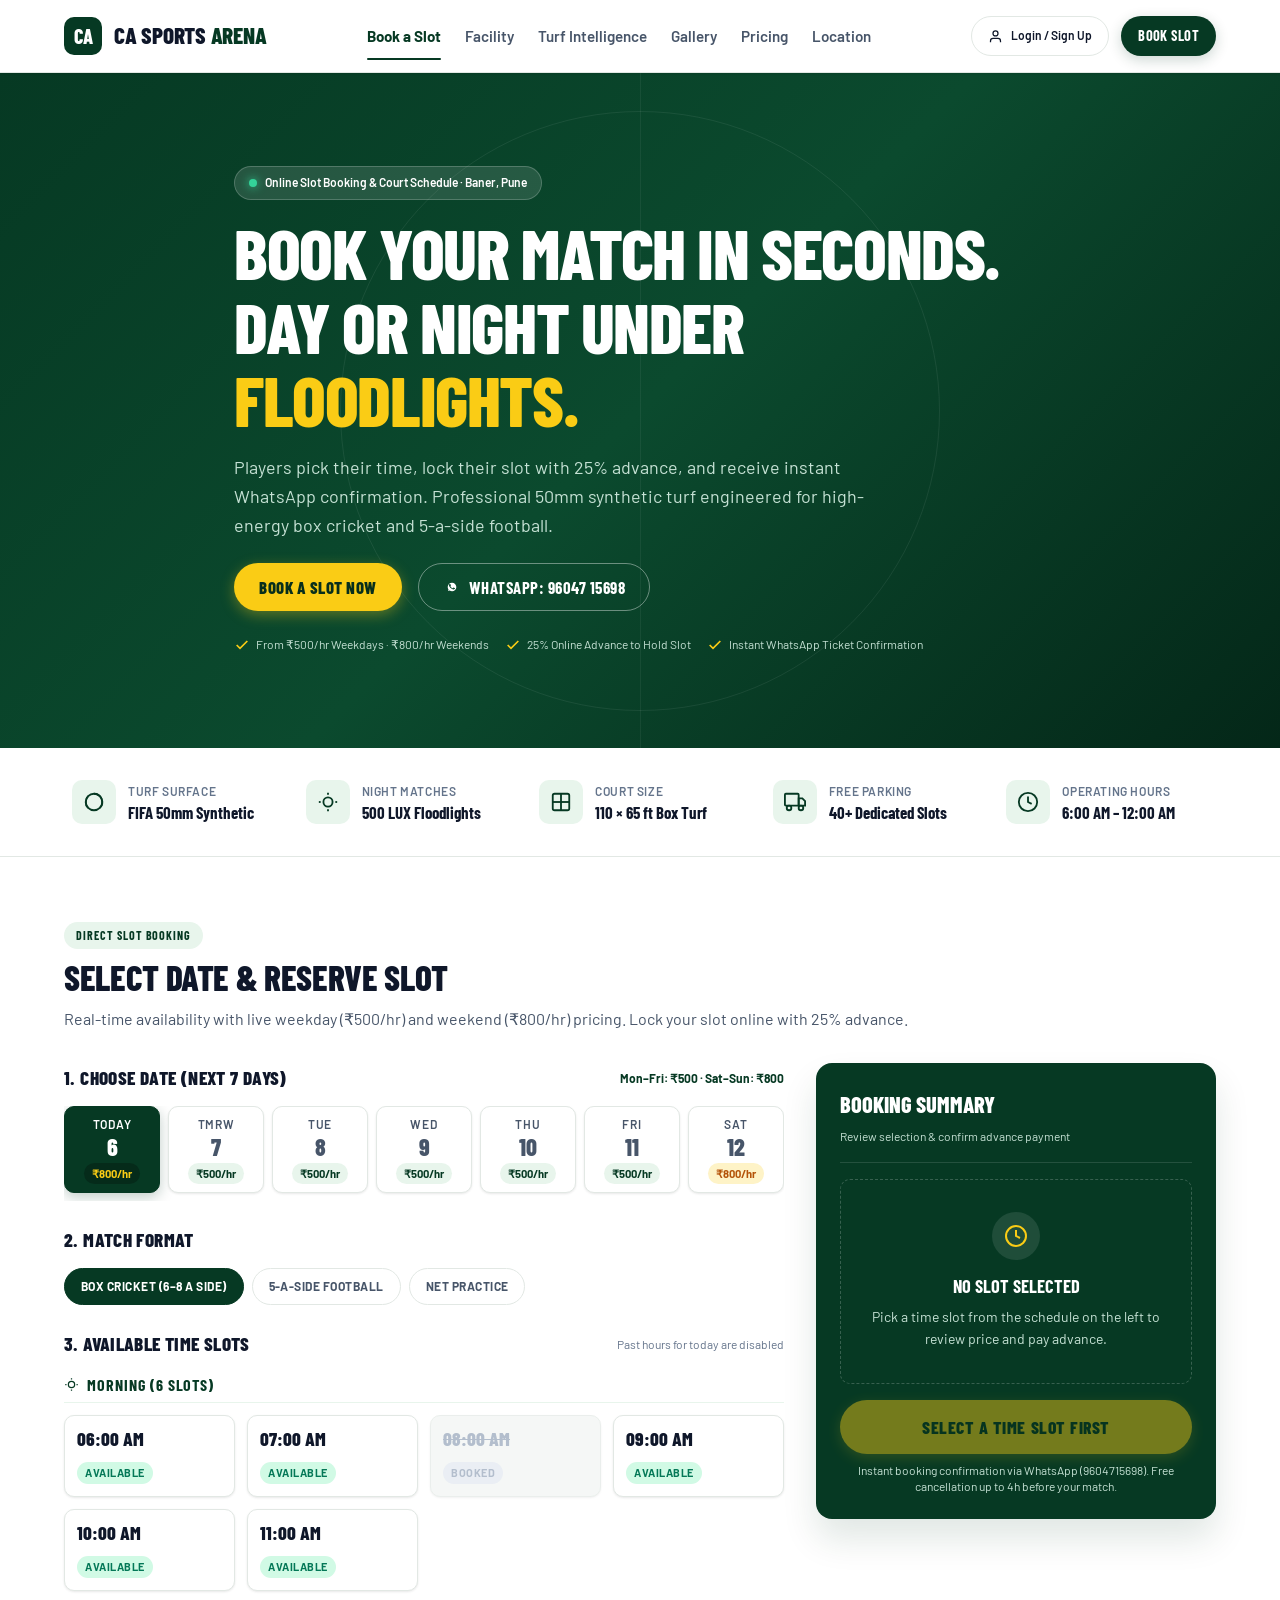
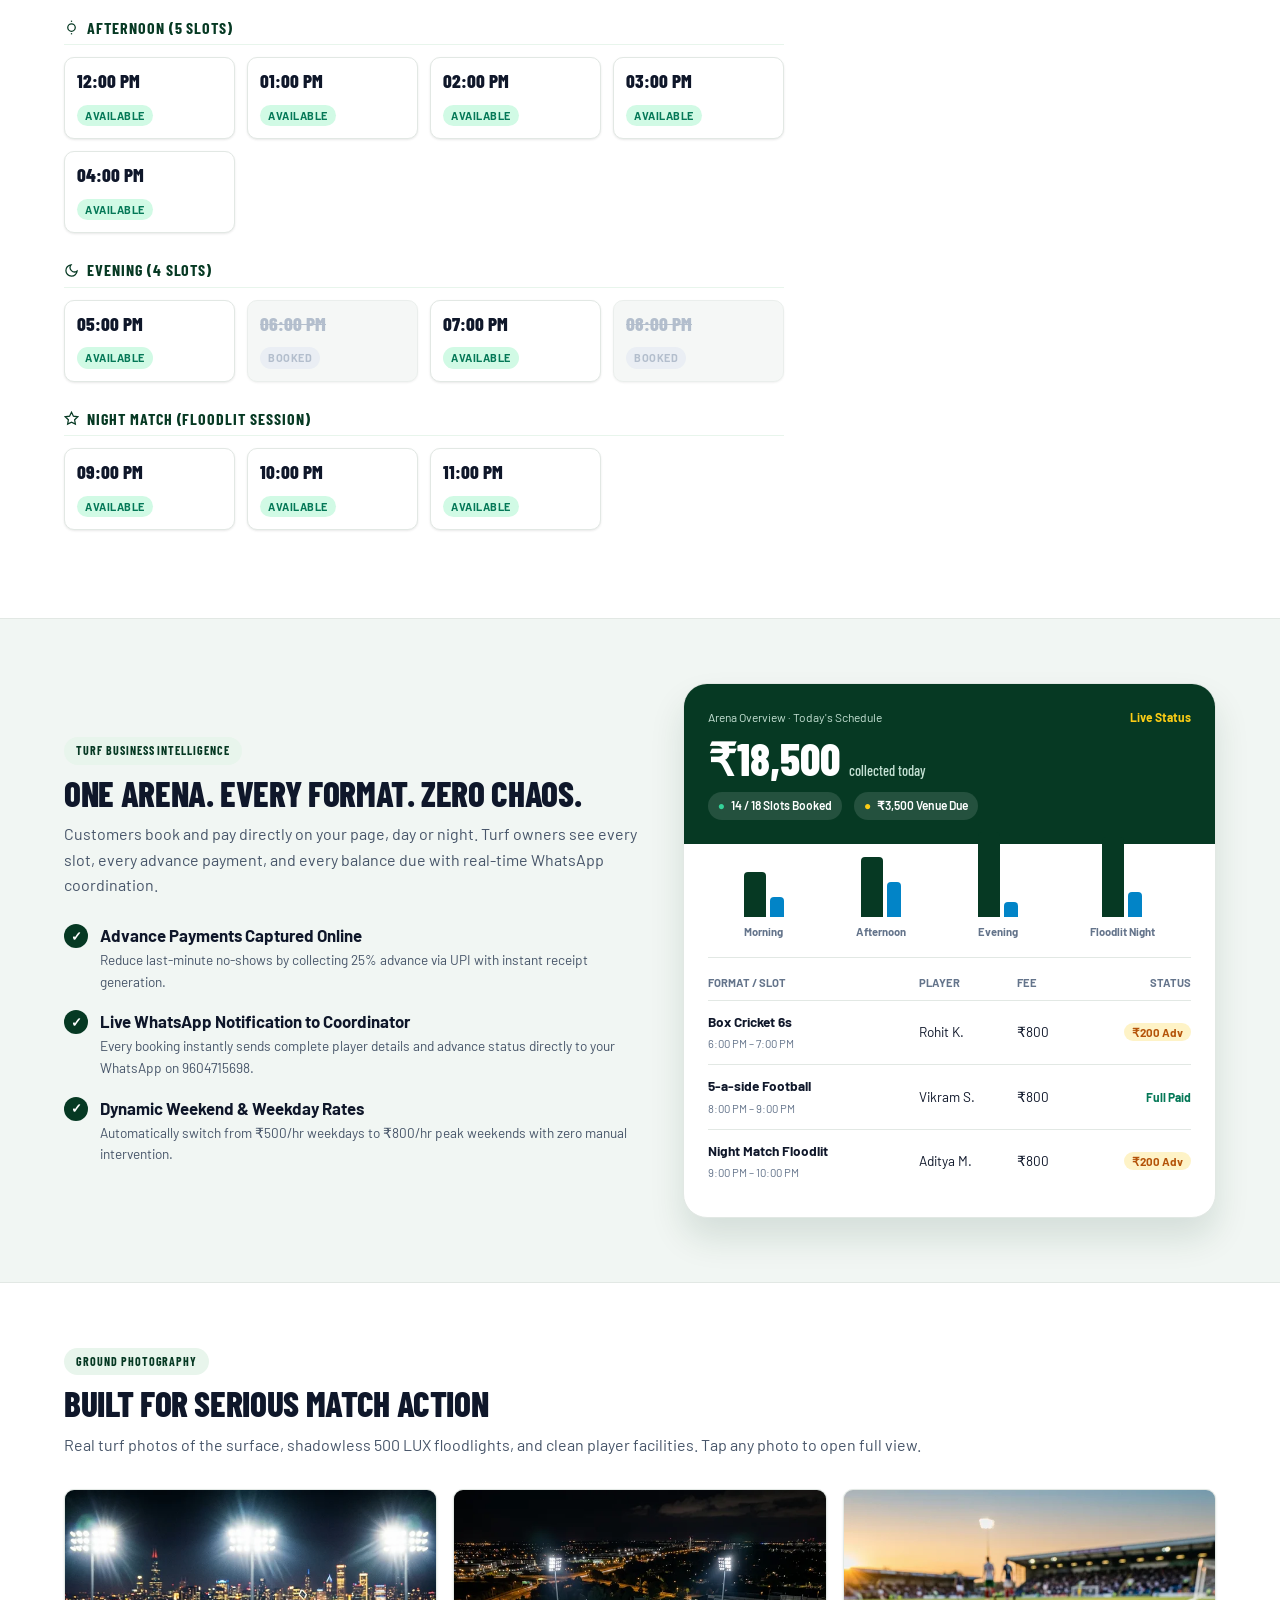
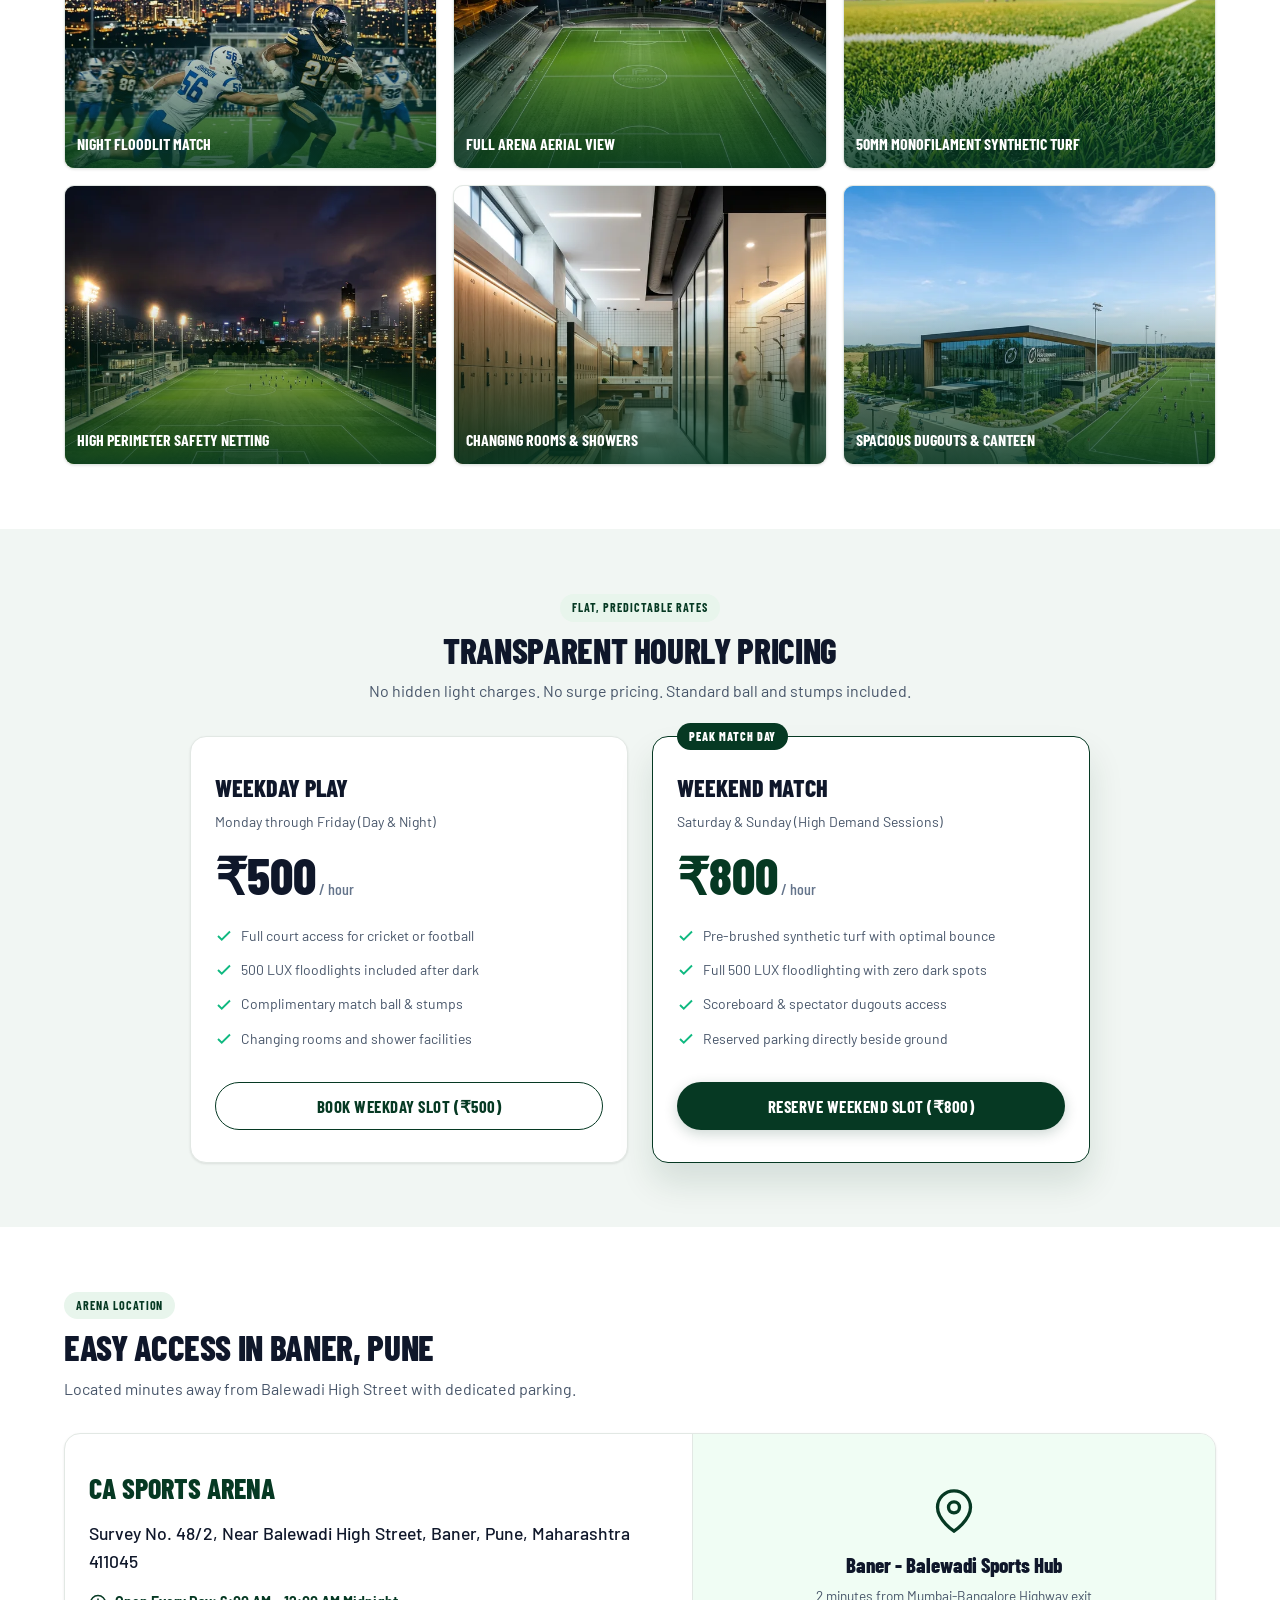
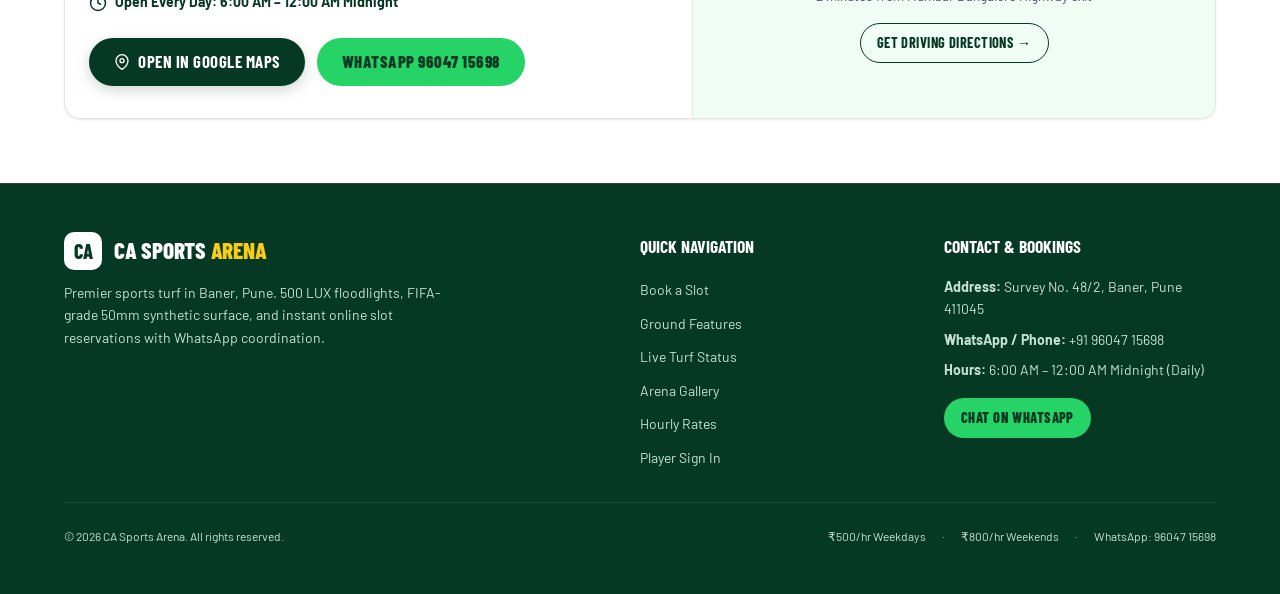
==== commit 9a62a63d: "UI enhancement done" ====
--- a/index.html
+++ b/index.html
@@ -6,7 +6,7 @@
   <link rel="icon" type="image/png" href="favicon.png" />
   
   <title>CA Sports Arena | Premium Box Cricket & Football Turf in Baner, Pune</title>
-  <meta name="description" content="Book your slot at CA Sports Arena, Baner, Pune. FIFA-grade 50mm synthetic surface, 500 LUX LED floodlights, ₹500/hr weekdays, ₹800/hr weekends. Instant WhatsApp confirmation." />
+  <meta name="description" content="Book your slot at CA Sports Arena, Baner, Pune. FIFA-grade 50mm synthetic surface, 500 LUX LED floodlights, ₹500/hr weekdays, ₹800/hr weekends. Instant WhatsApp confirmation on 9604715698." />
   
   <!-- Canonical & Open Graph SEO -->
   <meta property="og:title" content="CA Sports Arena | Premium Floodlit Turf in Baner, Pune" />
@@ -14,12 +14,12 @@
   <meta property="og:type" content="website" />
   <meta property="og:image" content="images/hero_aerial.png" />
   
-  <!-- Font Preloads (Barlow Condensed & Barlow - swapping display, no heavy unused weights) -->
+  <!-- Modern Clean Google Fonts (Barlow Condensed & Barlow) -->
   <link rel="preconnect" href="https://fonts.googleapis.com" />
   <link rel="preconnect" href="https://fonts.gstatic.com" crossorigin />
-  <link href="https://fonts.googleapis.com/css2?family=Barlow+Condensed:wght@600;700;800&family=Barlow:wght@400;500;600&display=swap" rel="stylesheet" />
-
-  <!-- Core Styles -->
+  <link href="https://fonts.googleapis.com/css2?family=Barlow+Condensed:wght@600;700;800&family=Barlow:wght@400;500;600;700&display=swap" rel="stylesheet" />
+
+  <!-- Core Styles (Green & White Theme) -->
   <link rel="stylesheet" href="styles.css" />
 
   <!-- LocalBusiness Schema (Structured Data) -->
@@ -29,7 +29,7 @@
     "@type": "SportsActivityLocation",
     "name": "CA Sports Arena",
     "image": "images/hero_aerial.png",
-    "telephone": "+919823045678",
+    "telephone": "+919604715698",
     "priceRange": "₹500 - ₹800",
     "address": {
       "@type": "PostalAddress",
@@ -55,7 +55,7 @@
 </head>
 <body>
 
-  <!-- ===== HEADER ===== -->
+  <!-- ===== CLEAN WHITE HEADER ===== -->
   <header class="header" id="header">
     <div class="container header-inner">
       <a href="index.html" class="brand-link" aria-label="CA Sports Arena Home">
@@ -65,8 +65,9 @@
 
       <!-- Desktop Navigation -->
       <nav class="nav-desktop" aria-label="Main Navigation">
+        <a href="#booking" class="nav-link active">Book a Slot</a>
         <a href="#quickFacts" class="nav-link">Facility</a>
-        <a href="#booking" class="nav-link active">Book a Slot</a>
+        <a href="#dashboardOverview" class="nav-link">Turf Intelligence</a>
         <a href="#gallery" class="nav-link">Gallery</a>
         <a href="#pricing" class="nav-link">Pricing</a>
         <a href="#location" class="nav-link">Location</a>
@@ -94,128 +95,136 @@
   <div class="mobile-nav-drawer" id="mobileNavDrawer" aria-hidden="true">
     <div class="mobile-drawer-header">
       <div class="brand-link">
-        <div class="brand-badge">CA</div>
-        <div class="brand-name">CA Sports <span>Arena</span></div>
-      </div>
-      <button type="button" class="auth-close-btn" id="mobileDrawerClose" aria-label="Close menu">✕</button>
+        <div class="brand-badge" style="background:#ffffff;color:#063923;">CA</div>
+        <div class="brand-name" style="color:#ffffff;">CA Sports <span style="color:var(--accent-gold);">Arena</span></div>
+      </div>
+      <button type="button" class="lightbox-close-btn" id="mobileDrawerClose" style="position:static;width:38px;height:38px;" aria-label="Close menu">✕</button>
     </div>
     <div class="mobile-nav-links">
       <a href="#booking" class="mobile-nav-link">Book a Slot</a>
       <a href="#quickFacts" class="mobile-nav-link">Turf Specs</a>
+      <a href="#dashboardOverview" class="mobile-nav-link">Live Turf Status</a>
       <a href="#gallery" class="mobile-nav-link">Arena Gallery</a>
       <a href="#pricing" class="mobile-nav-link">Hourly Rates</a>
-      <a href="#location" class="mobile-nav-link">Location &amp; Map</a>
-      <a href="login.html" class="mobile-nav-link" style="color:var(--accent);">Member Login / Sign Up</a>
+      <a href="#location" class="mobile-nav-link">Location &amp; Directions</a>
+      <a href="login.html" class="mobile-nav-link" style="color:var(--accent-gold);">Player Sign In</a>
     </div>
     <div style="margin-top:auto;padding-top:2rem;">
-      <a href="https://wa.me/919823045678" target="_blank" rel="noopener noreferrer" class="btn btn-whatsapp" style="width:100%;">
+      <a href="https://wa.me/919604715698" target="_blank" rel="noopener noreferrer" class="btn btn-whatsapp" style="width:100%;">
         <svg width="18" height="18" viewBox="0 0 24 24" fill="currentColor"><path d="M12.031 6.172c-3.181 0-5.767 2.586-5.768 5.766-.001 1.298.38 2.27 1.019 3.287l-.582 2.128 2.182-.573c.978.58 1.911.928 3.145.929 3.178 0 5.767-2.587 5.768-5.766.001-3.187-2.575-5.771-5.764-5.771zm3.392 8.244c-.144.405-.837.774-1.17.824-.312.045-.698.086-2.223-.554-1.954-.82-3.21-2.824-3.308-2.955-.097-.133-.787-1.047-.787-1.996 0-.948.498-1.413.675-1.605.176-.192.385-.24.513-.24.129 0 .257.001.369.006.118.005.277-.045.434.331.161.385.55 1.343.6 1.444.05.101.083.219.017.352-.066.133-.1.217-.199.333-.099.117-.208.261-.297.351-.1.1-.205.21-.088.411.117.201.52 1.088 1.115 1.618.767.683 1.414.894 1.616.994.201.1.32.083.438-.05.118-.134.505-.589.64-.79.135-.202.271-.168.455-.101.185.067 1.17.552 1.371.653.201.101.336.151.385.235.049.084.049.488-.095.893z"/></svg>
-        WhatsApp Coordinator
+        WhatsApp: 96047 15698
       </a>
     </div>
   </div>
 
-  <!-- ===== HERO SECTION ===== -->
+  <!-- ===== HERO SECTION (Deep Forest Green from Reference 1) ===== -->
   <section class="hero" id="hero">
-    <div class="hero-media-wrap">
-      <picture>
-        <source srcset="images/hero_aerial.webp" type="image/webp" />
-        <img src="images/hero_aerial.png" alt="CA Sports Arena aerial floodlit turf" class="hero-img" width="640" height="640" fetchpriority="high" />
-      </picture>
-      <div class="hero-gradient-overlay"></div>
-    </div>
-
     <div class="container hero-content">
       <div class="hero-pill">
         <span class="live-pulse-dot"></span>
-        <span>Slots Open Today — Baner, Pune</span>
+        <span>Online Slot Booking &amp; Court Schedule · Baner, Pune</span>
       </div>
 
       <h1 class="hero-headline">
-        The Premier <span class="highlight">Floodlit Arena</span> For Your Match
+        Book your match in seconds. <br>Day or night under <span class="highlight">floodlights.</span>
       </h1>
 
       <p class="hero-desc">
-        Engineered for intense box cricket &amp; 5-a-side football. 500 LUX shadowless floodlights, FIFA-grade 50mm synthetic turf, and zero-hassle online slot booking.
+        Players pick their time, lock their slot with 25% advance, and receive instant WhatsApp confirmation. Professional 50mm synthetic turf engineered for high-energy box cricket and 5-a-side football.
       </p>
 
       <div class="hero-actions">
-        <a href="#booking" class="btn btn-primary">Book a Slot Now</a>
-        <a href="https://wa.me/919823045678" target="_blank" rel="noopener noreferrer" class="btn btn-whatsapp">
+        <!-- Warm Gold Yellow Button from Reference 1 -->
+        <a href="#booking" class="btn btn-gold">
+          Book a Slot Now
+        </a>
+        <a href="https://wa.me/919604715698" target="_blank" rel="noopener noreferrer" class="btn btn-outline-hero">
           <svg width="18" height="18" viewBox="0 0 24 24" fill="currentColor"><path d="M12.031 6.172c-3.181 0-5.767 2.586-5.768 5.766-.001 1.298.38 2.27 1.019 3.287l-.582 2.128 2.182-.573c.978.58 1.911.928 3.145.929 3.178 0 5.767-2.587 5.768-5.766.001-3.187-2.575-5.771-5.764-5.771zm3.392 8.244c-.144.405-.837.774-1.17.824-.312.045-.698.086-2.223-.554-1.954-.82-3.21-2.824-3.308-2.955-.097-.133-.787-1.047-.787-1.996 0-.948.498-1.413.675-1.605.176-.192.385-.24.513-.24.129 0 .257.001.369.006.118.005.277-.045.434.331.161.385.55 1.343.6 1.444.05.101.083.219.017.352-.066.133-.1.217-.199.333-.099.117-.208.261-.297.351-.1.1-.205.21-.088.411.117.201.52 1.088 1.115 1.618.767.683 1.414.894 1.616.994.201.1.32.083.438-.05.118-.134.505-.589.64-.79.135-.202.271-.168.455-.101.185.067 1.17.552 1.371.653.201.101.336.151.385.235.049.084.049.488-.095.893z"/></svg>
-          WhatsApp Us
+          WhatsApp: 96047 15698
         </a>
-        <div class="hero-price-tag">
-          From <strong>₹500</strong> / hr
+      </div>
+
+      <div class="hero-trust-row">
+        <div class="hero-trust-item">
+          <svg width="16" height="16" viewBox="0 0 24 24" fill="none" stroke="currentColor" stroke-width="2.5"><polyline points="20 6 9 17 4 12"/></svg>
+          <span>From ₹500/hr Weekdays &middot; ₹800/hr Weekends</span>
+        </div>
+        <div class="hero-trust-item">
+          <svg width="16" height="16" viewBox="0 0 24 24" fill="none" stroke="currentColor" stroke-width="2.5"><polyline points="20 6 9 17 4 12"/></svg>
+          <span>25% Online Advance to Hold Slot</span>
+        </div>
+        <div class="hero-trust-item">
+          <svg width="16" height="16" viewBox="0 0 24 24" fill="none" stroke="currentColor" stroke-width="2.5"><polyline points="20 6 9 17 4 12"/></svg>
+          <span>Instant WhatsApp Ticket Confirmation</span>
         </div>
       </div>
     </div>
   </section>
 
-  <!-- ===== QUICK FACTS ROW ===== -->
+  <!-- ===== QUICK FACTS ROW (Clean White Scannable Bar) ===== -->
   <section class="facts-strip" id="quickFacts">
     <div class="container">
       <div class="facts-grid">
         <div class="fact-item">
           <div class="fact-icon-wrap">
-            <svg width="20" height="20" viewBox="0 0 24 24" fill="none" stroke="currentColor" stroke-width="2"><circle cx="12" cy="12" r="9"/><path d="M12 3a9 9 0 0 1 6.36 15.36M5.64 5.64a9 9 0 0 0 0 12.72"/></svg>
+            <svg width="22" height="22" viewBox="0 0 24 24" fill="none" stroke="currentColor" stroke-width="2"><circle cx="12" cy="12" r="9"/><path d="M12 3a9 9 0 0 1 6.36 15.36M5.64 5.64a9 9 0 0 0 0 12.72"/></svg>
           </div>
           <div class="fact-meta">
             <span class="fact-label">Turf Surface</span>
-            <span class="fact-value">FIFA 50mm Monofilament</span>
+            <span class="fact-value">FIFA 50mm Synthetic</span>
           </div>
         </div>
 
         <div class="fact-item">
           <div class="fact-icon-wrap">
-            <svg width="20" height="20" viewBox="0 0 24 24" fill="none" stroke="currentColor" stroke-width="2"><circle cx="12" cy="12" r="5"/><line x1="12" y1="2" x2="12" y2="4"/><line x1="12" y1="20" x2="12" y2="22"/><line x1="2" y1="12" x2="4" y2="12"/><line x1="20" y1="12" x2="22" y2="12"/><line x1="4.22" y1="4.22" x2="5.64" y2="5.64"/><line x1="18.36" y1="18.36" x2="19.78" y2="19.78"/><line x1="4.22" y1="19.78" x2="5.64" y2="18.36"/><line x1="18.36" y1="5.64" x2="19.78" y2="4.22"/></svg>
+            <svg width="22" height="22" viewBox="0 0 24 24" fill="none" stroke="currentColor" stroke-width="2"><circle cx="12" cy="12" r="5"/><line x1="12" y1="2" x2="12" y2="4"/><line x1="12" y1="20" x2="12" y2="22"/><line x1="2" y1="12" x2="4" y2="12"/><line x1="20" y1="12" x2="22" y2="12"/></svg>
           </div>
           <div class="fact-meta">
-            <span class="fact-label">Lighting</span>
+            <span class="fact-label">Night Matches</span>
             <span class="fact-value">500 LUX Floodlights</span>
           </div>
         </div>
 
         <div class="fact-item">
           <div class="fact-icon-wrap">
-            <svg width="20" height="20" viewBox="0 0 24 24" fill="none" stroke="currentColor" stroke-width="2"><rect x="3" y="3" width="18" height="18" rx="2"/><line x1="3" y1="12" x2="21" y2="12"/><line x1="12" y1="3" x2="12" y2="21"/></svg>
+            <svg width="22" height="22" viewBox="0 0 24 24" fill="none" stroke="currentColor" stroke-width="2"><rect x="3" y="3" width="18" height="18" rx="2"/><line x1="3" y1="12" x2="21" y2="12"/><line x1="12" y1="3" x2="12" y2="21"/></svg>
           </div>
           <div class="fact-meta">
-            <span class="fact-label">Arena Size</span>
-            <span class="fact-value">110 × 65 ft Box Court</span>
+            <span class="fact-label">Court Size</span>
+            <span class="fact-value">110 × 65 ft Box Turf</span>
           </div>
         </div>
 
         <div class="fact-item">
           <div class="fact-icon-wrap">
-            <svg width="20" height="20" viewBox="0 0 24 24" fill="none" stroke="currentColor" stroke-width="2"><rect x="1" y="3" width="15" height="13" rx="1"/><path d="M16 8h4l3 3v5h-7V8z"/><circle cx="5.5" cy="18.5" r="2.5"/><circle cx="18.5" cy="18.5" r="2.5"/></svg>
+            <svg width="22" height="22" viewBox="0 0 24 24" fill="none" stroke="currentColor" stroke-width="2"><rect x="1" y="3" width="15" height="13" rx="1"/><path d="M16 8h4l3 3v5h-7V8z"/><circle cx="5.5" cy="18.5" r="2.5"/><circle cx="18.5" cy="18.5" r="2.5"/></svg>
           </div>
           <div class="fact-meta">
-            <span class="fact-label">Parking</span>
-            <span class="fact-value">40+ Car Slots Free</span>
+            <span class="fact-label">Free Parking</span>
+            <span class="fact-value">40+ Dedicated Slots</span>
           </div>
         </div>
 
         <div class="fact-item">
           <div class="fact-icon-wrap">
-            <svg width="20" height="20" viewBox="0 0 24 24" fill="none" stroke="currentColor" stroke-width="2"><circle cx="12" cy="12" r="10"/><polyline points="12 6 12 12 16 14"/></svg>
+            <svg width="22" height="22" viewBox="0 0 24 24" fill="none" stroke="currentColor" stroke-width="2"><circle cx="12" cy="12" r="10"/><polyline points="12 6 12 12 16 14"/></svg>
           </div>
           <div class="fact-meta">
-            <span class="fact-label">Hours</span>
-            <span class="fact-value">6 AM – 12 AM Midnight</span>
+            <span class="fact-label">Operating Hours</span>
+            <span class="fact-value">6:00 AM – 12:00 AM</span>
           </div>
         </div>
       </div>
     </div>
   </section>
 
-  <!-- ===== BOOKING SECTION (Main Feature) ===== -->
+  <!-- ===== DEDICATED BOOKING SECTION (Primary Feature) ===== -->
   <section class="section booking-section" id="booking">
     <div class="container">
       <div class="section-header">
         <span class="section-tag">Direct Slot Booking</span>
         <h2 class="section-title">Select Date &amp; Reserve Slot</h2>
-        <p class="section-subtitle">Real-time availability. ₹500/hr weekdays &amp; ₹800/hr weekends. Pay 25% advance to hold your slot.</p>
+        <p class="section-subtitle">Real-time availability with live weekday (₹500/hr) and weekend (₹800/hr) pricing. Lock your slot online with 25% advance.</p>
       </div>
 
       <div class="booking-layout">
@@ -225,38 +234,38 @@
           <div class="date-selector-wrap">
             <div class="date-selector-label">
               <span class="date-label-text">1. Choose Date (Next 7 Days)</span>
-              <span style="font-size:var(--text-xs);color:var(--accent);">Saturday &amp; Sunday = Weekend Rate</span>
+              <span style="font-size:var(--text-xs);color:var(--green-primary);font-weight:700;">Mon–Fri: ₹500 &middot; Sat–Sun: ₹800</span>
             </div>
             <div class="date-tabs-scroller" id="dateTabs" role="tablist" aria-label="Booking Dates">
-              <!-- Rendered via JS -->
-            </div>
-          </div>
-
-          <!-- Format Pills -->
+              <!-- Rendered dynamically by app.js -->
+            </div>
+          </div>
+
+          <!-- Format Selector Pills -->
           <div class="date-selector-wrap">
             <div class="date-selector-label">
               <span class="date-label-text">2. Match Format</span>
             </div>
             <div class="format-pills">
-              <button type="button" class="format-pill active" data-format="Box Cricket (6–8 a side)">Box Cricket (6–8s)</button>
+              <button type="button" class="format-pill active" data-format="Box Cricket (6–8 a side)">Box Cricket (6–8 a side)</button>
               <button type="button" class="format-pill" data-format="5-a-side Football">5-a-side Football</button>
               <button type="button" class="format-pill" data-format="Net Practice / Coaching">Net Practice</button>
             </div>
           </div>
 
-          <!-- Time Slots by Daypart -->
+          <!-- Dynamic Slots Container Grouped by Daypart -->
           <div class="date-selector-wrap">
             <div class="date-selector-label">
               <span class="date-label-text">3. Available Time Slots</span>
-              <span style="font-size:var(--text-xs);color:var(--text-dim);">Past slots today are automatically disabled</span>
+              <span style="font-size:var(--text-xs);color:var(--text-muted);">Past hours for today are disabled</span>
             </div>
             <div id="slotsContainer">
-              <!-- Rendered via JS -->
-            </div>
-          </div>
-        </div>
-
-        <!-- Right: Sticky Order Summary Panel -->
+              <!-- Rendered dynamically by app.js -->
+            </div>
+          </div>
+        </div>
+
+        <!-- Right: Deep Forest Green Sticky Order Summary Panel -->
         <aside class="booking-summary-panel" id="bookingPanel">
           <h3 class="summary-title">Booking Summary</h3>
           <p class="summary-subtitle">Review selection &amp; confirm advance payment</p>
@@ -264,10 +273,10 @@
           <!-- Empty State -->
           <div class="summary-empty-state" id="summaryEmpty">
             <div class="summary-empty-icon">
-              <svg width="22" height="22" viewBox="0 0 24 24" fill="none" stroke="currentColor" stroke-width="2"><circle cx="12" cy="12" r="10"/><polyline points="12 6 12 12 16 14"/></svg>
+              <svg width="24" height="24" viewBox="0 0 24 24" fill="none" stroke="currentColor" stroke-width="2"><circle cx="12" cy="12" r="10"/><polyline points="12 6 12 12 16 14"/></svg>
             </div>
             <h4>No Slot Selected</h4>
-            <p style="font-size:var(--text-sm);color:var(--text-dim);margin:0 auto;">Pick a time slot from the schedule on the left to review price and pay advance.</p>
+            <p style="font-size:var(--text-sm);color:var(--text-on-green-sub);margin:0 auto;">Pick a time slot from the schedule on the left to review price and pay advance.</p>
           </div>
 
           <!-- Filled State -->
@@ -275,7 +284,7 @@
             <!-- Active Slot Box -->
             <div class="summary-active-details">
               <div class="summary-badge-strip">
-                <span style="font-size:0.7rem;font-weight:700;color:var(--accent);text-transform:uppercase;">Selected Time</span>
+                <span style="font-size:0.7rem;font-weight:700;color:var(--accent-gold);text-transform:uppercase;">Selected Slot</span>
                 <span class="summary-rate-tag" id="summaryRateTag">Weekday Rate</span>
               </div>
               <div class="summary-slot-time" id="summarySlotTime">—</div>
@@ -285,77 +294,77 @@
             <!-- Duration Selector -->
             <div class="summary-form-group">
               <div style="display:flex;align-items:center;justify-content:space-between;margin-bottom:var(--space-2);">
-                <label class="summary-form-label" style="margin:0;">Duration</label>
+                <label class="summary-form-label" style="margin:0;">Match Duration</label>
                 <div style="display:flex;align-items:center;gap:var(--space-2);">
-                  <button type="button" class="btn btn-outline btn-sm" id="durMinus" style="min-width:36px;padding:0;" aria-label="Decrease duration">−</button>
-                  <span id="durationVal" style="font-family:var(--font-display);font-size:1.1rem;font-weight:700;min-width:60px;text-align:center;">1 hour</span>
-                  <button type="button" class="btn btn-outline btn-sm" id="durPlus" style="min-width:36px;padding:0;" aria-label="Increase duration">+</button>
+                  <button type="button" class="btn btn-outline-hero btn-sm" id="durMinus" style="min-width:36px;padding:0;" aria-label="Decrease duration">−</button>
+                  <span id="durationVal" style="font-family:var(--font-display);font-size:1.15rem;font-weight:700;min-width:64px;text-align:center;color:#ffffff;">1 hour</span>
+                  <button type="button" class="btn btn-outline-hero btn-sm" id="durPlus" style="min-width:36px;padding:0;" aria-label="Increase duration">+</button>
                 </div>
               </div>
             </div>
 
-            <!-- Payment Mode: Advance vs Full -->
+            <!-- Payment Choice Toggle -->
             <div class="summary-form-group">
               <label class="summary-form-label">Payment Choice</label>
               <div class="payment-type-toggle">
                 <button type="button" class="pay-toggle-btn active" id="payModeAdvance">
                   <div class="pay-toggle-title">Pay 25% Advance</div>
-                  <div class="pay-toggle-sub">Lock slot, pay balance at venue</div>
+                  <div class="pay-toggle-sub">Lock slot online, rest at venue</div>
                 </button>
                 <button type="button" class="pay-toggle-btn" id="payModeFull">
                   <div class="pay-toggle-title">Pay 100% Full</div>
-                  <div class="pay-toggle-sub">Settle total amount now</div>
+                  <div class="pay-toggle-sub">Settle total fee now</div>
                 </button>
               </div>
             </div>
 
             <!-- Customer Details Form -->
             <div class="summary-form-group">
-              <label class="summary-form-label" for="bookName">Your Name</label>
-              <input type="text" id="bookName" class="input-field" placeholder="e.g. Rahul Sharma" autocomplete="name" required />
+              <label class="summary-form-label" for="bookName">Player / Team Name</label>
+              <input type="text" id="bookName" class="input-field-on-green" placeholder="e.g. Rahul Sharma" autocomplete="name" required />
               <span class="field-error-msg" id="bookNameError"></span>
             </div>
 
             <div class="summary-form-group">
               <label class="summary-form-label" for="bookPhone">WhatsApp / Mobile Number</label>
-              <input type="tel" id="bookPhone" class="input-field" placeholder="10-digit Indian Mobile (e.g. 9823045678)" maxlength="10" autocomplete="tel" required />
+              <input type="tel" id="bookPhone" class="input-field-on-green" placeholder="10-digit mobile (e.g. 9604715698)" maxlength="10" autocomplete="tel" required />
               <span class="field-error-msg" id="bookPhoneError"></span>
             </div>
 
             <!-- Live Calculation Breakdown -->
-            <div class="pricing-breakdown">
-              <div class="price-row">
+            <div class="pricing-breakdown-box">
+              <div class="price-row-green">
                 <span>Slot Rate</span>
                 <span id="summaryRateRow">₹500 × 1h</span>
               </div>
-              <div class="price-row">
-                <span>Platform Booking Fee</span>
-                <span style="color:var(--state-avail);font-weight:700;">₹0 (Free)</span>
-              </div>
-              <div class="price-row total-row">
+              <div class="price-row-green">
+                <span>Platform Fee</span>
+                <span style="color:#34d399;font-weight:700;">₹0 (Zero Fee)</span>
+              </div>
+              <div class="price-row-green total-row">
                 <span>Total Amount</span>
                 <span class="val" id="summaryTotalRow">₹500</span>
               </div>
 
               <!-- Advance Details -->
-              <div class="advance-due-row" id="summaryAdvanceRow">
-                <span>Due Now (Advance)</span>
-                <span id="summaryAdvanceVal">₹200</span>
-              </div>
-              <div class="price-row" id="summaryBalanceRow" style="font-size:0.8rem;margin-top:4px;">
+              <div class="advance-due-green" id="summaryAdvanceRow">
+                <span>Due Now (Advance):</span>
+                <span id="summaryAdvanceVal" style="font-size:1.1rem;font-weight:800;">₹200</span>
+              </div>
+              <div class="price-row-green" id="summaryBalanceRow" style="font-size:0.8rem;margin-top:6px;">
                 <span>Payable at Venue</span>
-                <span id="summaryBalanceVal" style="font-weight:700;">₹300</span>
-              </div>
-            </div>
-          </div>
-
-          <!-- Confirm / Submit Action Button -->
+                <span id="summaryBalanceVal" style="font-weight:700;color:#ffffff;">₹300</span>
+              </div>
+            </div>
+          </div>
+
+          <!-- Submit / Pay Button -->
           <div style="margin-top:var(--space-4);">
-            <button type="button" class="btn btn-primary" id="confirmBookBtn" style="width:100%;font-size:1.1rem;padding:var(--space-3);" disabled>
+            <button type="button" class="btn btn-gold" id="confirmBookBtn" style="width:100%;font-size:1.1rem;padding:var(--space-3);" disabled>
               Select a Time Slot First
             </button>
-            <p style="font-size:0.72rem;color:var(--text-dim);text-align:center;margin-top:var(--space-2);line-height:1.4;">
-              Instant booking confirmation via WhatsApp &amp; SMS. Free cancellation up to 4h before your match.
+            <p style="font-size:0.75rem;color:var(--text-on-green-sub);text-align:center;margin-top:var(--space-2);line-height:1.4;">
+              Instant booking confirmation via WhatsApp (9604715698). Free cancellation up to 4h before your match.
             </p>
           </div>
         </aside>
@@ -363,13 +372,139 @@
     </div>
   </section>
 
-  <!-- ===== ARENA GALLERY ===== -->
-  <section class="section" id="gallery">
+  <!-- ===== OWNER INTELLIGENCE & BUSINESS OVERVIEW (Inspired by Reference 2) ===== -->
+  <section class="section owner-feature-section" id="dashboardOverview">
+    <div class="container">
+      <div class="owner-layout">
+        <div>
+          <span class="section-tag">Turf Business Intelligence</span>
+          <h2 class="section-title">One Arena. Every Format. Zero Chaos.</h2>
+          <p class="section-subtitle">
+            Customers book and pay directly on your page, day or night. Turf owners see every slot, every advance payment, and every balance due with real-time WhatsApp coordination.
+          </p>
+
+          <ul class="owner-checklist">
+            <li class="owner-check-item">
+              <div class="owner-check-icon">✓</div>
+              <div>
+                <strong style="color:var(--text-primary);display:block;font-size:1.05rem;">Advance Payments Captured Online</strong>
+                <p style="font-size:0.85rem;margin:0;">Reduce last-minute no-shows by collecting 25% advance via UPI with instant receipt generation.</p>
+              </div>
+            </li>
+            <li class="owner-check-item">
+              <div class="owner-check-icon">✓</div>
+              <div>
+                <strong style="color:var(--text-primary);display:block;font-size:1.05rem;">Live WhatsApp Notification to Coordinator</strong>
+                <p style="font-size:0.85rem;margin:0;">Every booking instantly sends complete player details and advance status directly to your WhatsApp on 9604715698.</p>
+              </div>
+            </li>
+            <li class="owner-check-item">
+              <div class="owner-check-icon">✓</div>
+              <div>
+                <strong style="color:var(--text-primary);display:block;font-size:1.05rem;">Dynamic Weekend &amp; Weekday Rates</strong>
+                <p style="font-size:0.85rem;margin:0;">Automatically switch from ₹500/hr weekdays to ₹800/hr peak weekends with zero manual intervention.</p>
+              </div>
+            </li>
+          </ul>
+        </div>
+
+        <!-- Dashboard UI Card (Directly Inspired by Reference Image 2) -->
+        <div class="turf-dashboard-card">
+          <div class="dashboard-card-header">
+            <div class="dash-header-meta">
+              <span>Arena Overview &middot; Today's Schedule</span>
+              <span style="color:var(--accent-gold);font-weight:700;">Live Status</span>
+            </div>
+            <div class="dash-big-metric">
+              ₹18,500 <span>collected today</span>
+            </div>
+            <div class="dash-tags-row">
+              <div class="dash-tag-pill">
+                <span style="color:#34d399;">●</span> 14 / 18 Slots Booked
+              </div>
+              <div class="dash-tag-pill">
+                <span style="color:var(--accent-gold);">●</span> ₹3,500 Venue Due
+              </div>
+            </div>
+          </div>
+
+          <div class="dashboard-card-body">
+            <!-- Mini Bar Chart Graphic -->
+            <div class="dash-bar-chart">
+              <div class="chart-bar-group">
+                <div class="chart-bars">
+                  <div class="bar-green" style="height:45px;"></div>
+                  <div class="bar-blue" style="height:20px;"></div>
+                </div>
+                <span class="chart-label">Morning</span>
+              </div>
+              <div class="chart-bar-group">
+                <div class="chart-bars">
+                  <div class="bar-green" style="height:60px;"></div>
+                  <div class="bar-blue" style="height:35px;"></div>
+                </div>
+                <span class="chart-label">Afternoon</span>
+              </div>
+              <div class="chart-bar-group">
+                <div class="chart-bars">
+                  <div class="bar-green" style="height:85px;"></div>
+                  <div class="bar-blue" style="height:15px;"></div>
+                </div>
+                <span class="chart-label">Evening</span>
+              </div>
+              <div class="chart-bar-group">
+                <div class="chart-bars">
+                  <div class="bar-green" style="height:80px;"></div>
+                  <div class="bar-blue" style="height:25px;"></div>
+                </div>
+                <span class="chart-label">Floodlit Night</span>
+              </div>
+            </div>
+
+            <!-- Table of match activities -->
+            <table class="dash-table">
+              <thead>
+                <tr>
+                  <th>Format / Slot</th>
+                  <th>Player</th>
+                  <th>Fee</th>
+                  <th style="text-align:right;">Status</th>
+                </tr>
+              </thead>
+              <tbody>
+                <tr>
+                  <td><strong>Box Cricket 6s</strong><br><small style="color:var(--text-muted);">6:00 PM – 7:00 PM</small></td>
+                  <td>Rohit K.</td>
+                  <td>₹800</td>
+                  <td style="text-align:right;"><span class="status-badge-due">₹200 Adv</span></td>
+                </tr>
+                <tr>
+                  <td><strong>5-a-side Football</strong><br><small style="color:var(--text-muted);">8:00 PM – 9:00 PM</small></td>
+                  <td>Vikram S.</td>
+                  <td>₹800</td>
+                  <td style="text-align:right;"><span style="color:#047857;font-weight:700;font-size:0.75rem;">Full Paid</span></td>
+                </tr>
+                <tr>
+                  <td><strong>Night Match Floodlit</strong><br><small style="color:var(--text-muted);">9:00 PM – 10:00 PM</small></td>
+                  <td>Aditya M.</td>
+                  <td>₹800</td>
+                  <td style="text-align:right;"><span class="status-badge-due">₹200 Adv</span></td>
+                </tr>
+              </tbody>
+            </table>
+          </div>
+        </div>
+      </div>
+    </div>
+  </section>
+
+  <!-- ===== ARENA PHOTO GALLERY ===== -->
+  <section class="section" id="gallery" style="background:#ffffff;">
     <div class="container">
       <div class="section-header">
         <span class="section-tag">Ground Photography</span>
-        <h2 class="section-title">Built For Peak Match Action</h2>
-        <p class="section-subtitle">Real turf surface, shadowless floodlighting, and clean team facilities.</p>
+        <h2 class="section-title">Built For Serious Match Action</h2>
+        <p class="section-subtitle">Real turf photos of the surface, shadowless 500 LUX floodlights, and clean player facilities. Tap any photo to open full view.</p>
       </div>
 
       <div class="gallery-grid">
@@ -386,7 +521,7 @@
             <source srcset="images/hero_aerial.webp" type="image/webp" />
             <img src="images/hero_aerial.png" alt="Aerial Ground View" class="gallery-img" width="640" height="640" loading="lazy" />
           </picture>
-          <div class="gallery-caption-overlay">Full Aerial Ground</div>
+          <div class="gallery-caption-overlay">Full Arena Aerial View</div>
         </div>
 
         <div class="gallery-card" data-gallery-index="2" role="button" tabindex="0" aria-label="View FIFA Grade Surface">
@@ -394,7 +529,7 @@
             <source srcset="images/turf_closeup.webp" type="image/webp" />
             <img src="images/turf_closeup.png" alt="FIFA Grade Surface" class="gallery-img" width="640" height="640" loading="lazy" />
           </picture>
-          <div class="gallery-caption-overlay">50mm Monofilament Synthetic</div>
+          <div class="gallery-caption-overlay">50mm Monofilament Synthetic Turf</div>
         </div>
 
         <div class="gallery-card" data-gallery-index="3" role="button" tabindex="0" aria-label="View Panoramic Turf">
@@ -410,7 +545,7 @@
             <source srcset="images/locker_room.webp" type="image/webp" />
             <img src="images/locker_room.png" alt="Clean Locker Rooms" class="gallery-img" width="640" height="640" loading="lazy" />
           </picture>
-          <div class="gallery-caption-overlay">Hot Showers &amp; Lockers</div>
+          <div class="gallery-caption-overlay">Changing Rooms &amp; Showers</div>
         </div>
 
         <div class="gallery-card" data-gallery-index="5" role="button" tabindex="0" aria-label="View Dugouts and Lounge">
@@ -424,8 +559,8 @@
     </div>
   </section>
 
-  <!-- ===== PRICING COMPARISON ===== -->
-  <section class="section" id="pricing" style="background:var(--bg-alt);">
+  <!-- ===== PRICING COMPARISON SECTION ===== -->
+  <section class="section" id="pricing" style="background:var(--bg-card-alt);">
     <div class="container">
       <div class="section-header" style="text-align:center;">
         <span class="section-tag">Flat, Predictable Rates</span>
@@ -437,7 +572,7 @@
         <!-- Weekday Card -->
         <div class="pricing-card">
           <h3 class="pricing-plan-title">Weekday Play</h3>
-          <p class="pricing-plan-sub">Monday through Friday (All Day &amp; Night)</p>
+          <p style="font-size:var(--text-sm);color:var(--text-secondary);margin-bottom:0;">Monday through Friday (Day &amp; Night)</p>
           <div class="pricing-amount">₹500<span> / hour</span></div>
           <ul class="pricing-features-list">
             <li class="pricing-feature-item">
@@ -446,34 +581,34 @@
             </li>
             <li class="pricing-feature-item">
               <svg width="18" height="18" viewBox="0 0 24 24" fill="none" stroke="currentColor" stroke-width="2.5"><polyline points="20 6 9 17 4 12"/></svg>
-              <span>500 LUX floodlights included after sunset</span>
+              <span>500 LUX floodlights included after dark</span>
             </li>
             <li class="pricing-feature-item">
               <svg width="18" height="18" viewBox="0 0 24 24" fill="none" stroke="currentColor" stroke-width="2.5"><polyline points="20 6 9 17 4 12"/></svg>
-              <span>Complimentary match ball &amp; wooden stumps</span>
+              <span>Complimentary match ball &amp; stumps</span>
             </li>
             <li class="pricing-feature-item">
               <svg width="18" height="18" viewBox="0 0 24 24" fill="none" stroke="currentColor" stroke-width="2.5"><polyline points="20 6 9 17 4 12"/></svg>
               <span>Changing rooms and shower facilities</span>
             </li>
           </ul>
-          <a href="#booking" class="btn btn-outline" style="width:100%;">Book Weekday Slot</a>
+          <a href="#booking" class="btn btn-outline" style="width:100%;">Book Weekday Slot (₹500)</a>
         </div>
 
         <!-- Weekend Card (Featured) -->
         <div class="pricing-card featured">
           <div class="pricing-badge">Peak Match Day</div>
           <h3 class="pricing-plan-title">Weekend Match</h3>
-          <p class="pricing-plan-sub">Saturday &amp; Sunday (High Demand Sessions)</p>
+          <p style="font-size:var(--text-sm);color:var(--text-secondary);margin-bottom:0;">Saturday &amp; Sunday (High Demand Sessions)</p>
           <div class="pricing-amount">₹800<span> / hour</span></div>
           <ul class="pricing-features-list">
             <li class="pricing-feature-item">
               <svg width="18" height="18" viewBox="0 0 24 24" fill="none" stroke="currentColor" stroke-width="2.5"><polyline points="20 6 9 17 4 12"/></svg>
-              <span>Priority court prep &amp; pre-brushed synthetic turf</span>
+              <span>Pre-brushed synthetic turf with optimal bounce</span>
             </li>
             <li class="pricing-feature-item">
               <svg width="18" height="18" viewBox="0 0 24 24" fill="none" stroke="currentColor" stroke-width="2.5"><polyline points="20 6 9 17 4 12"/></svg>
-              <span>Full 500 LUX floodlighting with zero glare</span>
+              <span>Full 500 LUX floodlighting with zero dark spots</span>
             </li>
             <li class="pricing-feature-item">
               <svg width="18" height="18" viewBox="0 0 24 24" fill="none" stroke="currentColor" stroke-width="2.5"><polyline points="20 6 9 17 4 12"/></svg>
@@ -484,24 +619,24 @@
               <span>Reserved parking directly beside ground</span>
             </li>
           </ul>
-          <a href="#booking" class="btn btn-primary" style="width:100%;">Reserve Weekend Slot</a>
+          <a href="#booking" class="btn btn-primary" style="width:100%;">Reserve Weekend Slot (₹800)</a>
         </div>
       </div>
     </div>
   </section>
 
   <!-- ===== LOCATION & DIRECTIONS ===== -->
-  <section class="section" id="location">
+  <section class="section" id="location" style="background:#ffffff;">
     <div class="container">
       <div class="section-header">
         <span class="section-tag">Arena Location</span>
         <h2 class="section-title">Easy Access in Baner, Pune</h2>
-        <p class="section-subtitle">Located minutes away from Balewadi High Street with private parking.</p>
+        <p class="section-subtitle">Located minutes away from Balewadi High Street with dedicated parking.</p>
       </div>
 
       <div class="location-card">
         <div class="location-info">
-          <h3 style="font-family:var(--font-display);font-size:1.6rem;font-weight:800;text-transform:uppercase;margin-bottom:var(--space-2);">CA Sports Arena</h3>
+          <h3 style="font-family:var(--font-display);font-size:1.75rem;font-weight:800;text-transform:uppercase;color:var(--green-primary);margin-bottom:var(--space-2);">CA Sports Arena</h3>
           <p class="location-address">Survey No. 48/2, Near Balewadi High Street, Baner, Pune, Maharashtra 411045</p>
 
           <div class="location-hours">
@@ -512,82 +647,37 @@
           <div style="display:flex;gap:var(--space-3);flex-wrap:wrap;">
             <a href="https://maps.google.com/?q=Baner+Pune" target="_blank" rel="noopener noreferrer" class="btn btn-primary">
               <svg width="16" height="16" viewBox="0 0 24 24" fill="none" stroke="currentColor" stroke-width="2"><path d="M21 10c0 7-9 13-9 13s-9-6-9-13a9 9 0 0 1 18 0z"/><circle cx="12" cy="10" r="3"/></svg>
-              Get Driving Directions
+              Open in Google Maps
             </a>
-            <a href="tel:+919823045678" class="btn btn-outline">
-              <svg width="16" height="16" viewBox="0 0 24 24" fill="none" stroke="currentColor" stroke-width="2"><path d="M22 16.92v3a2 2 0 0 1-2.18 2 19.79 19.79 0 0 1-8.63-3.07 19.5 19.5 0 0 1-6-6 19.79 19.79 0 0 1-3.07-8.67A2 2 0 0 1 4.11 2h3a2 2 0 0 1 2 1.72 12.84 12.84 0 0 0 .7 2.81 2 2 0 0 1-.45 2.11L8.09 9.91a16 16 0 0 0 6 6l1.27-1.27a2 2 0 0 1 2.11-.45 12.84 12.84 0 0 0 2.81.7A2 2 0 0 1 22 16.92z"/></svg>
-              Call Coordinator
+            <a href="https://wa.me/919604715698" target="_blank" rel="noopener noreferrer" class="btn btn-whatsapp">
+              WhatsApp 96047 15698
             </a>
           </div>
         </div>
 
         <div class="location-map-visual">
-          <div class="map-card-graphic">
-            <svg width="48" height="48" viewBox="0 0 24 24" fill="none" stroke="var(--accent)" stroke-width="1.5" style="margin-bottom:var(--space-2);"><path d="M21 10c0 7-9 13-9 13s-9-6-9-13a9 9 0 0 1 18 0z"/><circle cx="12" cy="10" r="3"/></svg>
-            <div style="font-family:var(--font-display);font-size:1.2rem;font-weight:700;color:var(--text);margin-bottom:4px;">Baner - Balewadi Hub</div>
-            <p style="font-size:0.85rem;color:var(--text-dim);margin:0 auto 1rem;">2 minutes from Mumbai-Bangalore Highway exit</p>
-            <a href="https://maps.google.com/?q=Baner+Pune" target="_blank" rel="noopener noreferrer" class="btn btn-outline btn-sm">Open in Google Maps →</a>
+          <div style="text-align:center;padding:var(--space-6);">
+            <svg width="44" height="44" viewBox="0 0 24 24" fill="none" stroke="var(--green-primary)" stroke-width="1.8" style="margin-bottom:var(--space-2);"><path d="M21 10c0 7-9 13-9 13s-9-6-9-13a9 9 0 0 1 18 0z"/><circle cx="12" cy="10" r="3"/></svg>
+            <div style="font-family:var(--font-display);font-size:1.3rem;font-weight:800;color:var(--text-primary);margin-bottom:4px;">Baner - Balewadi Sports Hub</div>
+            <p style="font-size:0.85rem;color:var(--text-secondary);margin:0 auto 1rem;">2 minutes from Mumbai-Bangalore Highway exit</p>
+            <a href="https://maps.google.com/?q=Baner+Pune" target="_blank" rel="noopener noreferrer" class="btn btn-outline btn-sm">Get Driving Directions →</a>
           </div>
         </div>
       </div>
     </div>
   </section>
 
-  <!-- ===== VENUE RULES & STANDARDS ===== -->
-  <section class="section" style="padding-top:0;">
-    <div class="container">
-      <div class="section-header">
-        <span class="section-tag">Match Guidelines</span>
-        <h2 class="section-title">Turf Rules &amp; Equipment</h2>
-      </div>
-
-      <div class="rules-grid">
-        <div class="rule-box">
-          <div class="rule-icon"><svg width="22" height="22" viewBox="0 0 24 24" fill="none" stroke="currentColor" stroke-width="2"><path d="M12 22s8-4 8-10V5l-8-3-8 3v7c0 6 8 10 8 10z"/></svg></div>
-          <div>
-            <h4 style="font-family:var(--font-display);font-size:1.05rem;color:var(--text);margin-bottom:2px;">Footwear Policy</h4>
-            <p style="font-size:0.85rem;color:var(--text-muted);margin:0;">Rubber studs or flat turf shoes only. Metal spikes are strictly prohibited to preserve turf fibers.</p>
-          </div>
-        </div>
-
-        <div class="rule-box">
-          <div class="rule-icon"><svg width="22" height="22" viewBox="0 0 24 24" fill="none" stroke="currentColor" stroke-width="2"><circle cx="12" cy="12" r="10"/><path d="M12 8v4l3 3"/></svg></div>
-          <div>
-            <h4 style="font-family:var(--font-display);font-size:1.05rem;color:var(--text);margin-bottom:2px;">Reporting Time</h4>
-            <p style="font-size:0.85rem;color:var(--text-muted);margin:0;">Please report 10 minutes prior to slot start time for warmup and toss.</p>
-          </div>
-        </div>
-
-        <div class="rule-box">
-          <div class="rule-icon"><svg width="22" height="22" viewBox="0 0 24 24" fill="none" stroke="currentColor" stroke-width="2"><circle cx="12" cy="12" r="10"/><line x1="4.93" y1="4.93" x2="19.07" y2="19.07"/></svg></div>
-          <div>
-            <h4 style="font-family:var(--font-display);font-size:1.05rem;color:var(--text);margin-bottom:2px;">Cancellation &amp; Refund</h4>
-            <p style="font-size:0.85rem;color:var(--text-muted);margin:0;">Advance deposit is 100% refundable or reschedule-eligible if informed 4 hours in advance.</p>
-          </div>
-        </div>
-
-        <div class="rule-box">
-          <div class="rule-icon"><svg width="22" height="22" viewBox="0 0 24 24" fill="none" stroke="currentColor" stroke-width="2"><polygon points="12 2 15.09 8.26 22 9.27 17 14.14 18.18 21.02 12 17.77 5.82 21.02 7 14.14 2 9.27 8.91 8.26 12 2"/></svg></div>
-          <div>
-            <h4 style="font-family:var(--font-display);font-size:1.05rem;color:var(--text);margin-bottom:2px;">Free Gear Included</h4>
-            <p style="font-size:0.85rem;color:var(--text-muted);margin:0;">Match ball, lightweight wooden stumps, and bibs provided with every booking at no charge.</p>
-          </div>
-        </div>
-      </div>
-    </div>
-  </section>
-
-  <!-- ===== FOOTER ===== -->
+  <!-- ===== FOOTER (Rich Deep Green) ===== -->
   <footer class="footer">
     <div class="container">
       <div class="footer-grid">
         <div>
-          <div class="brand-link">
-            <div class="brand-badge">CA</div>
-            <div class="brand-name">CA Sports <span>Arena</span></div>
+          <div class="brand-link" style="margin-bottom:var(--space-3);">
+            <div class="brand-badge" style="background:#ffffff;color:#063923;">CA</div>
+            <div class="brand-name" style="color:#ffffff;">CA Sports <span style="color:var(--accent-gold);">Arena</span></div>
           </div>
           <p class="footer-brand-desc">
-            Premier sports turf in Baner, Pune. 500 LUX floodlights, FIFA-grade turf, and instant slot reservations for box cricket and football matches.
+            Premier sports turf in Baner, Pune. 500 LUX floodlights, FIFA-grade 50mm synthetic surface, and instant online slot reservations with WhatsApp coordination.
           </p>
         </div>
 
@@ -596,37 +686,38 @@
           <ul class="footer-nav-list">
             <li><a href="#booking" class="footer-nav-link">Book a Slot</a></li>
             <li><a href="#quickFacts" class="footer-nav-link">Ground Features</a></li>
+            <li><a href="#dashboardOverview" class="footer-nav-link">Live Turf Status</a></li>
             <li><a href="#gallery" class="footer-nav-link">Arena Gallery</a></li>
-            <li><a href="#pricing" class="footer-nav-link">Pricing Plans</a></li>
-            <li><a href="login.html" class="footer-nav-link">Member Sign In</a></li>
+            <li><a href="#pricing" class="footer-nav-link">Hourly Rates</a></li>
+            <li><a href="login.html" class="footer-nav-link">Player Sign In</a></li>
           </ul>
         </div>
 
         <div>
-          <h4 class="footer-col-title">Contact &amp; Hours</h4>
-          <p style="font-size:var(--text-sm);color:var(--text-muted);margin-bottom:var(--space-2);">
+          <h4 class="footer-col-title">Contact &amp; Bookings</h4>
+          <p style="font-size:var(--text-sm);color:var(--text-on-green-sub);margin-bottom:var(--space-2);">
             <strong>Address:</strong> Survey No. 48/2, Baner, Pune 411045
           </p>
-          <p style="font-size:var(--text-sm);color:var(--text-muted);margin-bottom:var(--space-2);">
-            <strong>Phone:</strong> +91 98230 45678
+          <p style="font-size:var(--text-sm);color:var(--text-on-green-sub);margin-bottom:var(--space-2);">
+            <strong>WhatsApp / Phone:</strong> +91 96047 15698
           </p>
-          <p style="font-size:var(--text-sm);color:var(--text-muted);margin-bottom:var(--space-4);">
+          <p style="font-size:var(--text-sm);color:var(--text-on-green-sub);margin-bottom:var(--space-4);">
             <strong>Hours:</strong> 6:00 AM – 12:00 AM Midnight (Daily)
           </p>
-          <a href="https://wa.me/919823045678" target="_blank" rel="noopener noreferrer" class="btn btn-whatsapp btn-sm">
+          <a href="https://wa.me/919604715698" target="_blank" rel="noopener noreferrer" class="btn btn-whatsapp btn-sm">
             Chat on WhatsApp
           </a>
         </div>
       </div>
 
       <div class="footer-bottom">
-        <div>© 2026 CA Sports Arena. All rights reserved.</div>
+        <div>&copy; 2026 CA Sports Arena. All rights reserved.</div>
         <div style="display:flex;gap:var(--space-4);">
           <span>₹500/hr Weekdays</span>
-          <span>·</span>
+          <span>&middot;</span>
           <span>₹800/hr Weekends</span>
-          <span>·</span>
-          <span>Baner, Pune</span>
+          <span>&middot;</span>
+          <span>WhatsApp: 96047 15698</span>
         </div>
       </div>
     </div>
@@ -641,65 +732,138 @@
     <a href="#booking" class="btn btn-primary btn-sm">Book a Slot</a>
   </aside>
 
-  <!-- ===== LIGHTBOX MODAL ===== -->
-  <div class="lightbox-modal" id="lightboxModal" role="dialog" aria-modal="true" aria-label="Image Preview">
-    <button type="button" class="lightbox-close" id="lightboxClose" aria-label="Close image preview">✕</button>
-    <button type="button" class="lightbox-nav lightbox-prev" id="lightboxPrev" aria-label="Previous image">‹</button>
-    <div class="lightbox-content">
+  <!-- ===== LIGHTBOX MODAL WITH RELIABLE CLOSE & BACKDROP DISMISS ===== -->
+  <div class="lightbox-modal" id="lightboxModal" role="dialog" aria-modal="true" aria-label="Photo Preview">
+    <!-- Prominently positioned close button -->
+    <button type="button" class="lightbox-close-btn" id="lightboxClose" onclick="closeLightbox()" aria-label="Close image preview">✕</button>
+    <button type="button" class="lightbox-nav-btn lightbox-prev-btn" id="lightboxPrev" aria-label="Previous image">‹</button>
+    <div class="lightbox-content" onclick="event.stopPropagation()">
       <img id="lightboxImg" src="" alt="Arena facility preview" />
       <div class="lightbox-caption" id="lightboxCaption"></div>
     </div>
-    <button type="button" class="lightbox-nav lightbox-next" id="lightboxNext" aria-label="Next image">›</button>
+    <button type="button" class="lightbox-nav-btn lightbox-next-btn" id="lightboxNext" aria-label="Next image">›</button>
   </div>
 
-  <!-- ===== BOOKING CONFIRMATION MODAL ===== -->
-  <div class="auth-modal" id="confirmationModal" role="dialog" aria-modal="true" aria-label="Booking Confirmation Receipt">
-    <div class="auth-card" style="max-width:480px;">
-      <button type="button" class="auth-close-btn" data-close-modal="confirmationModal" aria-label="Close confirmation">✕</button>
+  <!-- ===== STEP 1 OF MOCK FLOW: SIMULATED UPI ADVANCE PAYMENT MODAL ===== -->
+  <div class="app-modal" id="mockPaymentModal" role="dialog" aria-modal="true" aria-label="UPI Advance Payment">
+    <div class="modal-dialog-card" onclick="event.stopPropagation()">
+      <button type="button" class="modal-close-trigger" data-close-modal="mockPaymentModal" aria-label="Close payment modal">✕</button>
+
+      <div style="text-align:center;margin-bottom:var(--space-4);">
+        <span class="section-tag">Instant Payment Simulation</span>
+        <h3 style="font-family:var(--font-display);font-size:1.75rem;font-weight:800;color:var(--green-primary);text-transform:uppercase;margin:var(--space-2) 0 4px;">
+          Pay Advance &middot; <span id="mockPayAmount" style="color:var(--green-primary);">₹200</span>
+        </h3>
+        <p style="font-size:var(--text-sm);color:var(--text-secondary);margin:0 auto;" id="mockPayDesc">Slot booking deposit</p>
+      </div>
+
+      <!-- QR Code Simulation -->
+      <div class="mock-upi-card">
+        <div style="font-size:var(--text-xs);font-weight:700;color:var(--text-muted);text-transform:uppercase;letter-spacing:0.06em;">
+          Scan with Any UPI App
+        </div>
+        
+        <!-- SVG Generated Crisp QR Graphic -->
+        <div class="qr-placeholder">
+          <svg width="120" height="120" viewBox="0 0 100 100" fill="none">
+            <!-- QR Pattern Simulation -->
+            <rect x="0" y="0" width="30" height="30" fill="#063923" rx="4"/>
+            <rect x="6" y="6" width="18" height="18" fill="#ffffff" rx="2"/>
+            <rect x="10" y="10" width="10" height="10" fill="#063923"/>
+
+            <rect x="70" y="0" width="30" height="30" fill="#063923" rx="4"/>
+            <rect x="76" y="6" width="18" height="18" fill="#ffffff" rx="2"/>
+            <rect x="80" y="10" width="10" height="10" fill="#063923"/>
+
+            <rect x="0" y="70" width="30" height="30" fill="#063923" rx="4"/>
+            <rect x="6" y="76" width="18" height="18" fill="#ffffff" rx="2"/>
+            <rect x="10" y="80" width="10" height="10" fill="#063923"/>
+
+            <rect x="40" y="10" width="18" height="8" fill="#063923"/>
+            <rect x="42" y="24" width="12" height="14" fill="#063923"/>
+            <rect x="15" y="40" width="20" height="10" fill="#063923"/>
+            <rect x="45" y="45" width="14" height="14" fill="#063923"/>
+            <rect x="70" y="40" width="16" height="8" fill="#063923"/>
+            <rect x="40" y="70" width="14" height="20" fill="#063923"/>
+            <rect x="65" y="65" width="25" height="12" fill="#063923"/>
+            <rect x="65" y="84" width="12" height="10" fill="#063923"/>
+          </svg>
+        </div>
+
+        <div style="font-family:var(--font-display);font-size:0.95rem;font-weight:700;color:var(--text-primary);">
+          UPI ID: <span style="color:var(--green-primary);">casportsarena@upi</span>
+        </div>
+
+        <div class="upi-apps-row">
+          <span class="upi-app-pill">GPay</span>
+          <span class="upi-app-pill">PhonePe</span>
+          <span class="upi-app-pill">Paytm</span>
+          <span class="upi-app-pill">BHIM</span>
+        </div>
+      </div>
+
+      <!-- Action Button to complete mock flow -->
+      <button type="button" class="btn btn-primary" id="mockPaySuccessBtn" style="width:100%;font-size:1.1rem;padding:var(--space-3);margin-bottom:var(--space-2);">
+        Complete Advance Payment Demo &rarr;
+      </button>
+
+      <p style="font-size:0.75rem;color:var(--text-muted);text-align:center;margin:0;">
+        Demo Flow: Click above to simulate instant transaction verification and generate match pass ticket.
+      </p>
+    </div>
+  </div>
+
+  <!-- ===== STEP 2: CONFIRMED MATCH TICKET & WHATSAPP TICKET PASS ===== -->
+  <div class="app-modal" id="confirmationModal" role="dialog" aria-modal="true" aria-label="Booking Confirmation Receipt">
+    <div class="modal-dialog-card" onclick="event.stopPropagation()">
+      <button type="button" class="modal-close-trigger" data-close-modal="confirmationModal" aria-label="Close confirmation">✕</button>
       
       <div style="text-align:center;margin-bottom:var(--space-4);">
-        <div style="width:52px;height:52px;border-radius:50%;background:rgba(0,230,118,0.15);border:1.5px solid var(--state-avail);color:var(--state-avail);display:flex;align-items:center;justify-content:center;margin:0 auto var(--space-2);font-size:1.5rem;font-weight:900;">
+        <div style="width:56px;height:56px;border-radius:50%;background:#d1fae5;color:#047857;display:flex;align-items:center;justify-content:center;margin:0 auto var(--space-2);font-size:1.6rem;font-weight:900;">
           ✓
         </div>
-        <h3 style="font-family:var(--font-display);font-size:1.6rem;font-weight:800;color:var(--text);text-transform:uppercase;">Slot Reserved!</h3>
-        <p style="font-size:var(--text-sm);color:var(--text-muted);margin:0 auto;">Your booking reference has been registered.</p>
-      </div>
-
-      <div style="background:var(--bg);border:1px solid var(--border);border-radius:var(--radius-md);padding:var(--space-4);margin-bottom:var(--space-4);font-size:var(--text-sm);">
-        <div class="price-row">
-          <span>Booking Ref</span>
-          <span style="font-family:var(--font-display);font-weight:700;color:var(--accent);" id="confRef">#CA-89211</span>
-        </div>
-        <div class="price-row">
-          <span>Match Slot</span>
-          <span style="font-weight:700;color:var(--text);" id="confSlot">—</span>
-        </div>
-        <div class="price-row">
-          <span>Date</span>
-          <span id="confDate">—</span>
-        </div>
-        <div class="price-row">
-          <span>Player</span>
-          <span id="confName">—</span>
-        </div>
-        <div class="price-row" style="border-top:1px solid var(--border);margin-top:var(--space-2);padding-top:var(--space-2);">
-          <span>Total Match Fee</span>
-          <span style="font-weight:700;color:var(--text);" id="confTotal">—</span>
-        </div>
-        <div class="price-row">
-          <span>Advance Paid / Due Now</span>
-          <span style="color:var(--accent);font-weight:700;" id="confAdvance">—</span>
-        </div>
-        <div class="price-row">
-          <span>Remaining at Venue</span>
-          <span id="confBalance">—</span>
+        <h3 style="font-family:var(--font-display);font-size:1.75rem;font-weight:800;color:var(--green-primary);text-transform:uppercase;margin-bottom:2px;">
+          Match Slot Reserved!
+        </h3>
+        <p style="font-size:var(--text-sm);color:var(--text-secondary);margin:0 auto;">Your slot has been locked with advance verification.</p>
+      </div>
+
+      <div style="background:#f8faf9;border:1.5px solid var(--border-light);border-radius:var(--radius-md);padding:var(--space-4);margin-bottom:var(--space-4);font-size:var(--text-sm);">
+        <div style="display:flex;justify-content:space-between;align-items:center;padding:4px 0;">
+          <span style="color:var(--text-muted);">Booking Reference</span>
+          <span style="font-family:var(--font-display);font-size:1.15rem;font-weight:800;color:var(--green-primary);" id="confRef">#CA-89211</span>
+        </div>
+        <div style="display:flex;justify-content:space-between;align-items:center;padding:4px 0;">
+          <span style="color:var(--text-muted);">Slot Time</span>
+          <span style="font-weight:700;color:var(--text-primary);" id="confSlot">—</span>
+        </div>
+        <div style="display:flex;justify-content:space-between;align-items:center;padding:4px 0;">
+          <span style="color:var(--text-muted);">Match Date</span>
+          <span id="confDate" style="color:var(--text-primary);font-weight:600;">—</span>
+        </div>
+        <div style="display:flex;justify-content:space-between;align-items:center;padding:4px 0;">
+          <span style="color:var(--text-muted);">Player / Team</span>
+          <span id="confName" style="color:var(--text-primary);font-weight:600;">—</span>
+        </div>
+        <div style="display:flex;justify-content:space-between;align-items:center;padding:8px 0 4px;border-top:1px solid var(--border-light);margin-top:6px;">
+          <span style="color:var(--text-muted);">Total Match Fee</span>
+          <span style="font-family:var(--font-display);font-size:1.2rem;font-weight:800;color:var(--text-primary);" id="confTotal">—</span>
+        </div>
+        <div style="display:flex;justify-content:space-between;align-items:center;padding:4px 0;">
+          <span style="color:#047857;font-weight:700;">Advance Paid Online</span>
+          <span style="color:#047857;font-weight:800;" id="confAdvance">—</span>
+        </div>
+        <div style="display:flex;justify-content:space-between;align-items:center;padding:4px 0;">
+          <span style="color:var(--text-muted);">Balance Due at Venue</span>
+          <span id="confBalance" style="font-weight:700;color:var(--text-primary);">—</span>
         </div>
       </div>
 
       <div style="display:flex;flex-direction:column;gap:var(--space-2);">
+        <!-- Direct WhatsApp Action Button -->
         <a id="confWhatsAppLink" href="#" class="btn btn-whatsapp" style="width:100%;">
           <svg width="18" height="18" viewBox="0 0 24 24" fill="currentColor"><path d="M12.031 6.172c-3.181 0-5.767 2.586-5.768 5.766-.001 1.298.38 2.27 1.019 3.287l-.582 2.128 2.182-.573c.978.58 1.911.928 3.145.929 3.178 0 5.767-2.587 5.768-5.766.001-3.187-2.575-5.771-5.764-5.771zm3.392 8.244c-.144.405-.837.774-1.17.824-.312.045-.698.086-2.223-.554-1.954-.82-3.21-2.824-3.308-2.955-.097-.133-.787-1.047-.787-1.996 0-.948.498-1.413.675-1.605.176-.192.385-.24.513-.24.129 0 .257.001.369.006.118.005.277-.045.434.331.161.385.55 1.343.6 1.444.05.101.083.219.017.352-.066.133-.1.217-.199.333-.099.117-.208.261-.297.351-.1.1-.205.21-.088.411.117.201.52 1.088 1.115 1.618.767.683 1.414.894 1.616.994.201.1.32.083.438-.05.118-.134.505-.589.64-.79.135-.202.271-.168.455-.101.185.067 1.17.552 1.371.653.201.101.336.151.385.235.049.084.049.488-.095.893z"/></svg>
-          Send Confirmation to WhatsApp
+          Send Confirmation to WhatsApp (9604715698)
         </a>
         <button type="button" class="btn btn-outline" data-close-modal="confirmationModal">Done</button>
       </div>
@@ -707,41 +871,41 @@
   </div>
 
   <!-- ===== AUTH MODAL (Login / Sign Up) ===== -->
-  <div class="auth-modal" id="authModal" role="dialog" aria-modal="true" aria-label="User Account">
-    <div class="auth-card">
-      <button type="button" class="auth-close-btn" id="authCloseBtn" aria-label="Close modal">✕</button>
+  <div class="app-modal" id="authModal" role="dialog" aria-modal="true" aria-label="User Account">
+    <div class="modal-dialog-card" onclick="event.stopPropagation()">
+      <button type="button" class="modal-close-trigger" id="authCloseBtn" aria-label="Close modal">✕</button>
       
-      <div class="auth-tabs">
-        <button type="button" class="auth-tab-btn active" id="tabLogin">Sign In</button>
-        <button type="button" class="auth-tab-btn" id="tabSignup">Register</button>
+      <div style="display:flex;border-bottom:1.5px solid var(--border-light);margin-bottom:var(--space-6);">
+        <button type="button" class="auth-tab-btn active" id="tabLogin" style="flex:1;padding:var(--space-2) 0;font-family:var(--font-display);font-size:1.15rem;font-weight:700;color:var(--green-primary);border-bottom:2px solid var(--green-primary);">Sign In</button>
+        <button type="button" class="auth-tab-btn" id="tabSignup" style="flex:1;padding:var(--space-2) 0;font-family:var(--font-display);font-size:1.15rem;font-weight:700;color:var(--text-muted);">Register</button>
       </div>
 
       <!-- Login Form -->
-      <form class="auth-form" id="formLogin">
+      <form id="formLogin" style="display:flex;flex-direction:column;gap:var(--space-4);">
         <div>
-          <label class="summary-form-label" for="loginPhone">Mobile Number</label>
-          <input type="tel" id="loginPhone" class="input-field" placeholder="10-digit phone number" maxlength="10" required />
+          <label style="display:block;font-size:var(--text-xs);font-weight:700;color:var(--text-secondary);text-transform:uppercase;margin-bottom:var(--space-1);">Registered Mobile Number</label>
+          <input type="tel" id="loginPhone" class="input-field-on-green" style="background:#f8faf9;color:var(--text-primary);" placeholder="10-digit mobile number" maxlength="10" required />
         </div>
         <div>
-          <label class="summary-form-label" for="loginName">Your Name</label>
-          <input type="text" id="loginName" class="input-field" placeholder="Player Name" />
+          <label style="display:block;font-size:var(--text-xs);font-weight:700;color:var(--text-secondary);text-transform:uppercase;margin-bottom:var(--space-1);">Player Name</label>
+          <input type="text" id="loginName" class="input-field-on-green" style="background:#f8faf9;color:var(--text-primary);" placeholder="e.g. Rahul" />
         </div>
         <button type="submit" class="btn btn-primary" style="width:100%;margin-top:var(--space-2);">Sign In &amp; Auto-fill Bookings</button>
       </form>
 
       <!-- Sign Up Form -->
-      <form class="auth-form" id="formSignup" style="display:none;">
+      <form id="formSignup" style="display:none;flex-direction:column;gap:var(--space-4);">
         <div>
-          <label class="summary-form-label" for="signupName">Full Name</label>
-          <input type="text" id="signupName" class="input-field" placeholder="Your Full Name" required />
+          <label style="display:block;font-size:var(--text-xs);font-weight:700;color:var(--text-secondary);text-transform:uppercase;margin-bottom:var(--space-1);">Full Name</label>
+          <input type="text" id="signupName" class="input-field-on-green" style="background:#f8faf9;color:var(--text-primary);" placeholder="Your Full Name" required />
         </div>
         <div>
-          <label class="summary-form-label" for="signupPhone">Mobile Number</label>
-          <input type="tel" id="signupPhone" class="input-field" placeholder="10-digit mobile" maxlength="10" required />
+          <label style="display:block;font-size:var(--text-xs);font-weight:700;color:var(--text-secondary);text-transform:uppercase;margin-bottom:var(--space-1);">Mobile Number</label>
+          <input type="tel" id="signupPhone" class="input-field-on-green" style="background:#f8faf9;color:var(--text-primary);" placeholder="10-digit mobile" maxlength="10" required />
         </div>
         <div>
-          <label class="summary-form-label" for="signupEmail">Email (Optional)</label>
-          <input type="email" id="signupEmail" class="input-field" placeholder="you@example.com" />
+          <label style="display:block;font-size:var(--text-xs);font-weight:700;color:var(--text-secondary);text-transform:uppercase;margin-bottom:var(--space-1);">Email (Optional)</label>
+          <input type="email" id="signupEmail" class="input-field-on-green" style="background:#f8faf9;color:var(--text-primary);" placeholder="player@example.com" />
         </div>
         <button type="submit" class="btn btn-primary" style="width:100%;margin-top:var(--space-2);">Create Account</button>
       </form>
@@ -749,11 +913,11 @@
   </div>
 
   <!-- ===== MY BOOKINGS MODAL ===== -->
-  <div class="bookings-modal" id="myBookingsModal" role="dialog" aria-modal="true" aria-label="My Bookings">
-    <div class="bookings-modal-content">
-      <div style="display:flex;align-items:center;justify-content:space-between;margin-bottom:var(--space-4);">
-        <h3 style="font-family:var(--font-display);font-size:1.45rem;font-weight:800;text-transform:uppercase;color:var(--text);">My Booked Matches</h3>
-        <button type="button" class="auth-close-btn" data-close-modal="myBookingsModal" aria-label="Close my bookings">✕</button>
+  <div class="app-modal" id="myBookingsModal" role="dialog" aria-modal="true" aria-label="My Bookings">
+    <div class="modal-dialog-card" onclick="event.stopPropagation()">
+      <div style="display:flex;align-items:center;justify-content:space-between;margin-bottom:var(--space-4);border-bottom:1px solid var(--border-light);padding-bottom:var(--space-3);">
+        <h3 style="font-family:var(--font-display);font-size:1.5rem;font-weight:800;text-transform:uppercase;color:var(--green-primary);margin:0;">My Booked Matches</h3>
+        <button type="button" class="modal-close-trigger" style="position:static;" data-close-modal="myBookingsModal" aria-label="Close my bookings">✕</button>
       </div>
 
       <div id="myBookingsList">
@@ -768,14 +932,14 @@
 
   <!-- ===== TOAST NOTIFICATION ===== -->
   <div class="toast-msg" id="toastMsg" role="status" aria-live="polite">
-    <svg width="20" height="20" viewBox="0 0 24 24" fill="none" stroke="var(--accent)" stroke-width="2.5"><polyline points="20 6 9 17 4 12"/></svg>
+    <svg width="20" height="20" viewBox="0 0 24 24" fill="none" stroke="var(--accent-gold)" stroke-width="2.5"><polyline points="20 6 9 17 4 12"/></svg>
     <div>
-      <div style="font-weight:700;font-size:0.9rem;color:var(--text);" id="toastTitle">Success</div>
-      <div style="font-size:0.75rem;color:var(--text-muted);" id="toastDesc">Action confirmed</div>
+      <div style="font-weight:700;font-size:0.95rem;color:#ffffff;" id="toastTitle">Success</div>
+      <div style="font-size:0.75rem;color:var(--text-on-green-sub);" id="toastDesc">Action confirmed</div>
     </div>
   </div>
 
-  <!-- Scripts: Config First, then App Logic -->
+  <!-- Scripts: Config First, then Core Logic -->
   <script src="config.js"></script>
   <script src="app.js"></script>
 </body>
--- a/styles.css
+++ b/styles.css
@@ -1,47 +1,50 @@
 /* ==========================================================================
-   CA SPORTS ARENA — Design System & Styles
-   Mood: Night match under floodlights. Deep athletic green-black, electric lime.
-   Stack: Plain HTML / CSS / Vanilla JS. Mobile-first.
+   CA SPORTS ARENA — Green & White Premium Design System
+   Inspired by TurfWise & Modern Athletic Sports Venues
+   Clean White + Deep Forest Pitch Green (#063923) + Warm Amber Gold CTA
    ========================================================================== */
 
 /* ---- Design Tokens ---- */
 :root {
-  /* Colors (Night-match floodlit pitch) */
-  --bg: #070d09;
-  --bg-alt: #0a130e;
-  --surface: #0f1c14;
-  --surface-card: #14251a;
-  --surface-hover: #1a3022;
-  --border: #213829;
-  --border-light: #2c4c37;
-  --border-focus: #c8ff00;
-
-  --text: #f0f7f2;
-  --text-muted: #95ad9f;
-  --text-dim: #637a6d;
-
-  /* Accent: Floodlight Electric Lime */
-  --accent: #c8ff00;
-  --accent-hover: #b4e600;
-  --accent-ink: #070d09;
-  --accent-glow: rgba(200, 255, 0, 0.16);
-
-  /* Status Colors (Not relying on color alone) */
-  --state-avail: #00e676;
-  --state-avail-bg: rgba(0, 230, 118, 0.1);
-  --state-avail-border: #00a854;
-
-  --state-booked: #202b24;
-  --state-booked-text: #6b7a71;
-  --state-booked-border: #27352c;
-
-  --state-selected: #c8ff00;
-  --state-selected-bg: rgba(200, 255, 0, 0.12);
-
-  --state-warn: #ffb300;
-  --state-danger: #ff5252;
-
-  /* Spacing Scale (4, 8, 12, 16, 24, 32, 48, 72) */
+  /* Brand Green & White Palette */
+  --green-primary: #063923;      /* Deep Forest Pitch Green (Hero & Accents) */
+  --green-dark: #042718;         /* Deepest green */
+  --green-medium: #0b4a2e;       /* Card header / hover green */
+  --green-light: #10b981;        /* Fresh turf green */
+  --green-mint: #e8f5ec;         /* Soft mint tint for pills/highlights */
+  --green-mint-light: #f0fdf4;   /* Pale mint background */
+  
+  /* White & Surface Neutrals */
+  --white: #ffffff;
+  --bg-page: #f8faf9;            /* Clean light grey-green background */
+  --bg-card: #ffffff;            /* Pure white card surface */
+  --bg-card-alt: #f1f6f3;        /* Subtle contrast section */
+  --border-light: #e2e8e4;       /* Clean crisp border */
+  --border-focus: #063923;       /* High-contrast focus */
+
+  /* Text Colors */
+  --text-primary: #0f172a;       /* Dark charcoal for maximum legibility */
+  --text-secondary: #475569;     /* Slate grey for subtitles and descriptions */
+  --text-muted: #64748b;         /* Muted meta labels */
+  --text-on-green: #ffffff;      /* Pure white on dark green */
+  --text-on-green-sub: #c5e1d4;  /* Soft mint on dark green */
+
+  /* CTA Accent (Warm Golden Yellow from reference) */
+  --accent-gold: #facc15;        /* Warm gold yellow */
+  --accent-gold-hover: #eab308;
+  --accent-gold-ink: #072e1c;    /* Deep green text on gold button */
+
+  /* Slot Status Tokens */
+  --slot-avail-bg: #ffffff;
+  --slot-avail-border: #10b981;
+  --slot-avail-text: #063923;
+  --slot-selected-bg: #063923;
+  --slot-selected-text: #ffffff;
+  --slot-booked-bg: #f1f5f3;
+  --slot-booked-border: #e2e8e4;
+  --slot-booked-text: #94a3b8;
+
+  /* Spacing Scale */
   --space-1: 4px;
   --space-2: 8px;
   --space-3: 12px;
@@ -49,30 +52,31 @@
   --space-6: 24px;
   --space-8: 32px;
   --space-12: 48px;
-  --space-16: 72px;
+  --space-16: 64px;
 
   /* Radii */
-  --radius-sm: 4px;
-  --radius-md: 8px;
-  --radius-lg: 12px;
-  --radius-xl: 16px;
+  --radius-sm: 6px;
+  --radius-md: 10px;
+  --radius-lg: 16px;
+  --radius-xl: 24px;
   --radius-full: 9999px;
 
   /* Shadows */
-  --shadow-sm: 0 2px 8px rgba(0, 0, 0, 0.35);
-  --shadow-card: 0 4px 20px rgba(0, 0, 0, 0.45);
-  --shadow-glow: 0 0 24px rgba(200, 255, 0, 0.2);
+  --shadow-sm: 0 1px 3px rgba(0, 0, 0, 0.06), 0 1px 2px rgba(0, 0, 0, 0.04);
+  --shadow-md: 0 4px 12px rgba(6, 57, 35, 0.08);
+  --shadow-card: 0 8px 24px rgba(6, 57, 35, 0.08);
+  --shadow-elevated: 0 20px 35px rgba(6, 57, 35, 0.12);
 
   /* Typography */
   --font-display: 'Barlow Condensed', -apple-system, BlinkMacSystemFont, sans-serif;
   --font-body: 'Barlow', -apple-system, BlinkMacSystemFont, sans-serif;
 
-  /* Fluid Type Scale */
-  --text-hero: clamp(2.4rem, 6vw, 4.2rem);
-  --text-h1: clamp(1.85rem, 4.5vw, 3rem);
-  --text-h2: clamp(1.4rem, 3.2vw, 2.1rem);
-  --text-h3: clamp(1.1rem, 2vw, 1.35rem);
-  --text-body: clamp(0.95rem, 1.2vw, 1.05rem);
+  /* Fluid Typography */
+  --text-hero: clamp(2.4rem, 5.5vw, 4.4rem);
+  --text-h1: clamp(1.85rem, 4vw, 3rem);
+  --text-h2: clamp(1.4rem, 2.8vw, 2.2rem);
+  --text-h3: clamp(1.1rem, 2vw, 1.4rem);
+  --text-body: 1rem;
   --text-sm: 0.875rem;
   --text-xs: 0.75rem;
 
@@ -91,27 +95,25 @@
 html {
   scroll-behavior: smooth;
   font-size: 16px;
-  background-color: var(--bg);
-  color: var(--text);
-  color-scheme: dark;
+  background-color: var(--bg-page);
+  color: var(--text-primary);
 }
 
 body {
   font-family: var(--font-body);
   font-size: var(--text-body);
-  line-height: 1.55;
-  color: var(--text);
-  background: var(--bg);
+  line-height: 1.6;
+  color: var(--text-primary);
+  background: var(--bg-page);
   min-height: 100vh;
   -webkit-font-smoothing: antialiased;
   -moz-osx-font-smoothing: grayscale;
   overflow-x: hidden;
 }
 
-/* Max line-length for optimal readability */
 p {
-  max-width: 65ch;
-  color: var(--text-muted);
+  color: var(--text-secondary);
+  line-height: 1.6;
 }
 
 img, picture {
@@ -135,23 +137,20 @@
   transition: var(--transition);
 }
 
-/* Accessible focus visible */
 :focus-visible {
-  outline: 2px solid var(--accent);
-  outline-offset: 3px;
-}
-
-/* Reduced motion preference */
+  outline: 2px solid var(--green-primary);
+  outline-offset: 2px;
+}
+
 @media (prefers-reduced-motion: reduce) {
   *, *::before, *::after {
     animation-duration: 0.01ms !important;
-    animation-iteration-count: 1 !important;
     transition-duration: 0.01ms !important;
     scroll-behavior: auto !important;
   }
 }
 
-/* ---- Container & Grid Layout ---- */
+/* ---- Container & Layout ---- */
 .container {
   width: 100%;
   max-width: 1200px;
@@ -192,14 +191,13 @@
   font-family: var(--font-display);
   font-size: var(--text-xs);
   font-weight: 700;
-  letter-spacing: 0.12em;
-  text-transform: uppercase;
-  color: var(--accent);
-  background: var(--accent-glow);
-  padding: 4px 10px;
+  letter-spacing: 0.08em;
+  text-transform: uppercase;
+  color: var(--green-primary);
+  background: var(--green-mint);
+  padding: 4px 12px;
   border-radius: var(--radius-full);
-  border: 1px solid rgba(200, 255, 0, 0.3);
-  margin-bottom: var(--space-3);
+  margin-bottom: var(--space-2);
 }
 
 .section-title {
@@ -207,109 +205,131 @@
   font-size: var(--text-h2);
   font-weight: 800;
   line-height: 1.15;
-  letter-spacing: -0.02em;
-  text-transform: uppercase;
-  color: var(--text);
+  letter-spacing: -0.01em;
+  text-transform: uppercase;
+  color: var(--text-primary);
   margin-bottom: var(--space-2);
 }
 
 .section-subtitle {
   font-size: var(--text-body);
-  color: var(--text-muted);
-}
-
-/* ---- Button System (Strict 44px+ min touch targets) ---- */
+  color: var(--text-secondary);
+}
+
+/* ---- Clean Button System ---- */
 .btn {
   display: inline-flex;
   align-items: center;
   justify-content: center;
   gap: var(--space-2);
   font-family: var(--font-display);
-  font-size: 1rem;
-  font-weight: 700;
-  letter-spacing: 0.04em;
+  font-size: 1.05rem;
+  font-weight: 700;
+  letter-spacing: 0.03em;
   text-transform: uppercase;
   min-height: 48px;
   min-width: 44px;
   padding: 0 var(--space-6);
-  border-radius: var(--radius-md);
-  border: 1px solid transparent;
+  border-radius: var(--radius-full);
+  border: 1.5px solid transparent;
   cursor: pointer;
   white-space: nowrap;
   user-select: none;
-}
-
+  transition: var(--transition);
+}
+
+/* Warm Gold Yellow CTA (Inspired by Reference 1) */
+.btn-gold {
+  background: var(--accent-gold);
+  color: var(--accent-gold-ink);
+  font-weight: 800;
+  box-shadow: 0 4px 14px rgba(250, 204, 21, 0.35);
+}
+
+.btn-gold:hover {
+  background: var(--accent-gold-hover);
+  transform: translateY(-1px);
+  box-shadow: 0 6px 20px rgba(250, 204, 21, 0.45);
+}
+
+/* Deep Green Primary */
 .btn-primary {
-  background: var(--accent);
-  color: var(--accent-ink);
-  font-weight: 800;
-  box-shadow: 0 2px 14px rgba(200, 255, 0, 0.25);
+  background: var(--green-primary);
+  color: var(--white);
+  font-weight: 700;
+  box-shadow: 0 4px 14px rgba(6, 57, 35, 0.2);
 }
 
 .btn-primary:hover {
-  background: var(--accent-hover);
+  background: var(--green-medium);
   transform: translateY(-1px);
-  box-shadow: 0 4px 18px rgba(200, 255, 0, 0.35);
-}
-
-.btn-primary:active {
-  transform: translateY(1px);
-}
-
+  box-shadow: 0 6px 18px rgba(6, 57, 35, 0.3);
+}
+
+/* White / Outline on Green Hero */
+.btn-outline-hero {
+  background: transparent;
+  color: var(--white);
+  border-color: rgba(255, 255, 255, 0.4);
+}
+
+.btn-outline-hero:hover {
+  background: rgba(255, 255, 255, 0.1);
+  border-color: var(--white);
+}
+
+/* Outline on Light Background */
 .btn-outline {
   background: transparent;
-  color: var(--text);
-  border-color: var(--border-light);
+  color: var(--green-primary);
+  border-color: var(--green-primary);
 }
 
 .btn-outline:hover {
-  border-color: var(--accent);
-  color: var(--accent);
-  background: rgba(200, 255, 0, 0.05);
-}
-
+  background: var(--green-mint);
+  border-color: var(--green-primary);
+}
+
+/* WhatsApp Brand Button */
 .btn-whatsapp {
   background: #25D366;
-  color: #07130b;
+  color: #063923;
   font-weight: 800;
 }
 
 .btn-whatsapp:hover {
   background: #20bd5a;
   transform: translateY(-1px);
-  box-shadow: 0 4px 18px rgba(37, 211, 102, 0.35);
+  box-shadow: 0 4px 16px rgba(37, 211, 102, 0.35);
 }
 
 .btn-sm {
   min-height: 40px;
   padding: 0 var(--space-4);
-  font-size: 0.875rem;
+  font-size: 0.9rem;
 }
 
 .btn:disabled {
   opacity: 0.45;
   cursor: not-allowed;
   pointer-events: none;
-  box-shadow: none;
-}
-
-/* ---- Sticky Header ---- */
+}
+
+/* ---- Clean White Header ---- */
 .header {
   position: sticky;
   top: 0;
   z-index: 100;
-  background: rgba(7, 13, 9, 0.92);
-  backdrop-filter: blur(12px);
-  -webkit-backdrop-filter: blur(12px);
-  border-bottom: 1px solid var(--border);
-  transition: var(--transition);
+  background: #ffffff;
+  border-bottom: 1px solid var(--border-light);
+  box-shadow: var(--shadow-sm);
 }
 
 .header-inner {
   display: flex;
   align-items: center;
   justify-content: space-between;
-  height: 68px;
+  height: 72px;
 }
 
 .brand-link {
@@ -323,36 +343,35 @@
   display: flex;
   align-items: center;
   justify-content: center;
-  width: 36px;
-  height: 36px;
-  border-radius: var(--radius-sm);
-  background: var(--accent);
-  color: var(--accent-ink);
+  width: 38px;
+  height: 38px;
+  border-radius: var(--radius-md);
+  background: var(--green-primary);
+  color: var(--white);
   font-family: var(--font-display);
   font-weight: 800;
-  font-size: 1.15rem;
-  letter-spacing: -0.02em;
+  font-size: 1.25rem;
 }
 
 .brand-name {
   font-family: var(--font-display);
   font-weight: 800;
-  font-size: 1.35rem;
+  font-size: 1.45rem;
   letter-spacing: -0.01em;
   text-transform: uppercase;
-  color: var(--text);
+  color: var(--text-primary);
   line-height: 1;
 }
 
 .brand-name span {
-  color: var(--accent);
+  color: var(--green-primary);
 }
 
 .nav-desktop {
   display: none;
 }
 
-@media (min-width: 820px) {
+@media (min-width: 860px) {
   .nav-desktop {
     display: flex;
     align-items: center;
@@ -360,28 +379,32 @@
   }
 
   .nav-link {
-    font-family: var(--font-display);
+    font-family: var(--font-body);
     font-size: 0.95rem;
     font-weight: 600;
-    letter-spacing: 0.05em;
-    text-transform: uppercase;
-    color: var(--text-muted);
+    color: var(--text-secondary);
     padding: var(--space-2) 0;
     position: relative;
   }
 
-  .nav-link:hover, .nav-link.active {
-    color: var(--accent);
+  .nav-link:hover {
+    color: var(--green-primary);
+  }
+
+  .nav-link.active {
+    color: var(--green-primary);
+    font-weight: 700;
   }
 
   .nav-link.active::after {
     content: '';
     position: absolute;
-    bottom: -2px;
+    bottom: -4px;
     left: 0;
     right: 0;
-    height: 2px;
-    background: var(--accent);
+    height: 2.5px;
+    background: var(--green-primary);
+    border-radius: 99px;
   }
 }
 
@@ -391,52 +414,50 @@
   gap: var(--space-3);
 }
 
-/* User Account Trigger in Header */
 .user-btn {
   display: inline-flex;
   align-items: center;
   gap: var(--space-2);
   min-height: 40px;
-  padding: 0 var(--space-3);
+  padding: 0 var(--space-4);
   border-radius: var(--radius-full);
-  border: 1px solid var(--border);
-  background: var(--surface);
-  color: var(--text);
+  border: 1px solid var(--border-light);
+  background: var(--white);
+  color: var(--text-primary);
   font-size: var(--text-xs);
   font-weight: 600;
 }
 
 .user-btn:hover {
-  border-color: var(--accent);
-  color: var(--accent);
+  border-color: var(--green-primary);
+  background: var(--green-mint-light);
 }
 
 .user-avatar-initials {
   width: 24px;
   height: 24px;
   border-radius: 50%;
-  background: var(--accent);
-  color: var(--accent-ink);
+  background: var(--green-primary);
+  color: var(--white);
   display: flex;
   align-items: center;
   justify-content: center;
-  font-size: 0.7rem;
+  font-size: 0.72rem;
   font-weight: 800;
 }
 
-/* Mobile Nav Toggle */
 .nav-toggle-btn {
   display: flex;
   align-items: center;
   justify-content: center;
   width: 44px;
   height: 44px;
-  color: var(--text);
-  border-radius: var(--radius-sm);
-  border: 1px solid var(--border);
-}
-
-@media (min-width: 820px) {
+  color: var(--text-primary);
+  border-radius: var(--radius-md);
+  border: 1px solid var(--border-light);
+}
+
+@media (min-width: 860px) {
   .nav-toggle-btn {
     display: none;
   }
@@ -447,7 +468,7 @@
   position: fixed;
   inset: 0;
   z-index: 200;
-  background: rgba(7, 13, 9, 0.98);
+  background: rgba(6, 57, 35, 0.98);
   backdrop-filter: blur(16px);
   display: flex;
   flex-direction: column;
@@ -479,20 +500,15 @@
 
 .mobile-nav-link {
   font-family: var(--font-display);
-  font-size: 1.5rem;
-  font-weight: 700;
-  text-transform: uppercase;
-  letter-spacing: 0.02em;
-  color: var(--text);
+  font-size: 1.6rem;
+  font-weight: 700;
+  text-transform: uppercase;
+  color: var(--white);
   padding: var(--space-2) 0;
-  border-bottom: 1px solid var(--border);
-}
-
-.mobile-nav-link:hover, .mobile-nav-link.active {
-  color: var(--accent);
-}
-
-/* ---- Sticky Bottom Bar for Mobile Visitors ---- */
+  border-bottom: 1px solid rgba(255, 255, 255, 0.12);
+}
+
+/* Mobile Sticky Bottom Bar */
 .mobile-sticky-bar {
   position: fixed;
   bottom: 0;
@@ -504,96 +520,93 @@
   justify-content: space-between;
   gap: var(--space-3);
   padding: var(--space-3) var(--space-4);
-  background: rgba(10, 19, 14, 0.96);
-  backdrop-filter: blur(12px);
-  border-top: 1px solid var(--border);
-}
-
-@media (min-width: 820px) {
+  background: #ffffff;
+  border-top: 1px solid var(--border-light);
+  box-shadow: 0 -4px 16px rgba(0, 0, 0, 0.08);
+}
+
+@media (min-width: 860px) {
   .mobile-sticky-bar {
     display: none;
   }
 }
 
-.sticky-bar-price {
-  display: flex;
-  flex-direction: column;
-}
-
 .sticky-bar-price .label {
   font-size: 0.7rem;
   text-transform: uppercase;
-  color: var(--text-dim);
+  color: var(--text-muted);
   letter-spacing: 0.05em;
 }
 
 .sticky-bar-price .amount {
   font-family: var(--font-display);
-  font-size: 1.35rem;
+  font-size: 1.4rem;
   font-weight: 800;
-  color: var(--accent);
+  color: var(--green-primary);
   line-height: 1;
 }
 
-.sticky-bar-price .amount span {
-  font-size: 0.75rem;
-  color: var(--text-muted);
-}
-
-/* ---- HERO SECTION ---- */
+/* ---- HERO SECTION (Deep Forest Pitch Green from Reference 1) ---- */
 .hero {
   position: relative;
-  min-height: 82vh;
-  display: flex;
-  align-items: center;
+  background: var(--green-primary);
+  background: linear-gradient(135deg, #063923 0%, #0b4a2e 50%, #042718 100%);
+  color: var(--text-on-green);
   padding: var(--space-12) 0;
   overflow: hidden;
-  background: var(--bg);
-}
-
-.hero-media-wrap {
+}
+
+@media (min-width: 900px) {
+  .hero {
+    padding: var(--space-16) 0;
+    min-height: 75vh;
+    display: flex;
+    align-items: center;
+  }
+}
+
+/* Subtle Pitch Markings Pattern (Inspired by Reference 1 center circle & box) */
+.hero::before {
+  content: '';
   position: absolute;
-  inset: 0;
-  z-index: 1;
-}
-
-.hero-img {
-  width: 100%;
-  height: 100%;
-  object-fit: cover;
-  object-position: center;
-  filter: brightness(0.42) contrast(1.12);
-}
-
-.hero-gradient-overlay {
+  top: 50%;
+  left: 50%;
+  transform: translate(-50%, -50%);
+  width: 600px;
+  height: 600px;
+  border: 1.5px solid rgba(255, 255, 255, 0.07);
+  border-radius: 50%;
+  pointer-events: none;
+}
+
+.hero::after {
+  content: '';
   position: absolute;
-  inset: 0;
-  background: linear-gradient(
-    180deg,
-    rgba(7, 13, 9, 0.8) 0%,
-    rgba(7, 13, 9, 0.65) 40%,
-    rgba(7, 13, 9, 0.95) 90%,
-    var(--bg) 100%
-  );
+  top: 0;
+  bottom: 0;
+  left: 50%;
+  width: 1px;
+  background: rgba(255, 255, 255, 0.06);
+  pointer-events: none;
 }
 
 .hero-content {
   position: relative;
   z-index: 2;
-  max-width: 820px;
+  max-width: 860px;
 }
 
 .hero-pill {
   display: inline-flex;
   align-items: center;
   gap: var(--space-2);
-  background: rgba(15, 28, 20, 0.85);
-  border: 1px solid var(--border-light);
+  background: rgba(255, 255, 255, 0.12);
+  border: 1px solid rgba(255, 255, 255, 0.2);
   border-radius: var(--radius-full);
   padding: 6px 14px;
   font-size: var(--text-xs);
   font-weight: 600;
-  color: var(--text);
+  color: var(--white);
   margin-bottom: var(--space-4);
 }
 
@@ -601,8 +614,8 @@
   width: 8px;
   height: 8px;
   border-radius: 50%;
-  background: var(--state-avail);
-  box-shadow: 0 0 10px var(--state-avail);
+  background: #34d399;
+  box-shadow: 0 0 10px #34d399;
   animation: pulseDot 2s infinite ease-in-out;
 }
 
@@ -616,56 +629,57 @@
   font-size: var(--text-hero);
   font-weight: 800;
   line-height: 1.05;
-  letter-spacing: -0.025em;
-  text-transform: uppercase;
-  color: var(--text);
+  letter-spacing: -0.02em;
+  text-transform: uppercase;
+  color: var(--white);
   margin-bottom: var(--space-4);
 }
 
-.hero-headline .highlight {
-  color: var(--accent);
+.hero-headline span.highlight {
+  color: var(--accent-gold);
 }
 
 .hero-desc {
-  font-size: clamp(1rem, 1.4vw, 1.2rem);
-  color: var(--text-muted);
-  line-height: 1.5;
+  font-size: clamp(1.05rem, 1.4vw, 1.25rem);
+  color: var(--text-on-green-sub);
+  line-height: 1.6;
   margin-bottom: var(--space-6);
+  max-width: 680px;
 }
 
 .hero-actions {
   display: flex;
   align-items: center;
   flex-wrap: wrap;
-  gap: var(--space-3);
-  margin-bottom: var(--space-8);
-}
-
-.hero-price-tag {
+  gap: var(--space-4);
+  margin-bottom: var(--space-6);
+}
+
+.hero-trust-row {
+  display: flex;
+  align-items: center;
+  flex-wrap: wrap;
+  gap: var(--space-4);
+  font-size: var(--text-xs);
+  color: var(--text-on-green-sub);
+}
+
+.hero-trust-item {
   display: inline-flex;
-  align-items: baseline;
-  gap: var(--space-2);
-  font-family: var(--font-display);
-  font-size: 1.1rem;
-  color: var(--text-muted);
-  background: rgba(20, 37, 26, 0.6);
-  border: 1px solid var(--border);
-  border-radius: var(--radius-md);
-  padding: var(--space-2) var(--space-4);
-}
-
-.hero-price-tag strong {
-  font-size: 1.6rem;
-  color: var(--accent);
-  font-weight: 800;
-}
-
-/* ---- QUICK FACTS ROW ---- */
+  align-items: center;
+  gap: 6px;
+}
+
+.hero-trust-item svg {
+  color: var(--accent-gold);
+}
+
+/* ---- QUICK FACTS ROW (Clean White Bar) ---- */
 .facts-strip {
-  border-top: 1px solid var(--border);
-  border-bottom: 1px solid var(--border);
-  background: var(--surface);
+  background: var(--white);
+  border-bottom: 1px solid var(--border-light);
   padding: var(--space-6) 0;
+  box-shadow: var(--shadow-sm);
 }
 
 .facts-grid {
@@ -694,13 +708,12 @@
 }
 
 .fact-icon-wrap {
-  width: 42px;
-  height: 42px;
+  width: 44px;
+  height: 44px;
   flex-shrink: 0;
   border-radius: var(--radius-md);
-  background: var(--surface-card);
-  border: 1px solid var(--border);
-  color: var(--accent);
+  background: var(--green-mint);
+  color: var(--green-primary);
   display: flex;
   align-items: center;
   justify-content: center;
@@ -714,23 +727,23 @@
 .fact-label {
   font-size: var(--text-xs);
   text-transform: uppercase;
-  color: var(--text-dim);
+  color: var(--text-muted);
   font-weight: 600;
   letter-spacing: 0.05em;
 }
 
 .fact-value {
   font-family: var(--font-display);
-  font-size: 1rem;
-  font-weight: 700;
-  color: var(--text);
+  font-size: 1.05rem;
+  font-weight: 700;
+  color: var(--text-primary);
   line-height: 1.2;
 }
 
-/* ---- BOOKING SECTION (Main Feature) ---- */
+/* ---- DEDICATED BOOKING SECTION ---- */
 .booking-section {
-  background: var(--bg-alt);
-  position: relative;
+  background: #ffffff;
+  border-bottom: 1px solid var(--border-light);
 }
 
 .booking-layout {
@@ -742,12 +755,12 @@
 
 @media (min-width: 960px) {
   .booking-layout {
-    grid-template-columns: 1.55fr 1fr;
+    grid-template-columns: 1.5fr 1fr;
     gap: var(--space-8);
   }
 }
 
-/* Date Selector Tabs */
+/* 7-Day Date Selector Tabs */
 .date-selector-wrap {
   margin-bottom: var(--space-6);
 }
@@ -761,11 +774,11 @@
 
 .date-label-text {
   font-family: var(--font-display);
-  font-size: 1.1rem;
-  font-weight: 700;
-  text-transform: uppercase;
-  letter-spacing: 0.03em;
-  color: var(--text);
+  font-size: 1.2rem;
+  font-weight: 800;
+  text-transform: uppercase;
+  letter-spacing: 0.02em;
+  color: var(--text-primary);
 }
 
 .date-tabs-scroller {
@@ -774,16 +787,6 @@
   overflow-x: auto;
   padding-bottom: var(--space-2);
   scrollbar-width: thin;
-  scrollbar-color: var(--border) transparent;
-}
-
-.date-tabs-scroller::-webkit-scrollbar {
-  height: 4px;
-}
-
-.date-tabs-scroller::-webkit-scrollbar-thumb {
-  background: var(--border);
-  border-radius: var(--radius-full);
 }
 
 .date-tab-btn {
@@ -791,29 +794,30 @@
   flex-direction: column;
   align-items: center;
   justify-content: center;
-  min-width: 92px;
-  min-height: 72px;
+  min-width: 96px;
+  min-height: 76px;
   padding: var(--space-2) var(--space-3);
   border-radius: var(--radius-md);
-  border: 1.5px solid var(--border);
-  background: var(--surface);
-  color: var(--text-muted);
+  border: 1.5px solid var(--border-light);
+  background: var(--white);
+  color: var(--text-secondary);
   cursor: pointer;
   flex-shrink: 0;
   transition: var(--transition);
+  box-shadow: var(--shadow-sm);
 }
 
 .date-tab-btn:hover {
-  border-color: var(--border-light);
-  background: var(--surface-card);
-  color: var(--text);
+  border-color: var(--green-primary);
+  background: var(--green-mint-light);
+  color: var(--green-primary);
 }
 
 .date-tab-btn.active {
-  border-color: var(--accent);
-  background: var(--surface-card);
-  color: var(--accent);
-  box-shadow: 0 0 16px rgba(200, 255, 0, 0.12);
+  border-color: var(--green-primary);
+  background: var(--green-primary);
+  color: var(--white);
+  box-shadow: 0 4px 14px rgba(6, 57, 35, 0.25);
 }
 
 .date-tab-day {
@@ -825,31 +829,41 @@
 
 .date-tab-num {
   font-family: var(--font-display);
-  font-size: 1.45rem;
+  font-size: 1.5rem;
   font-weight: 800;
   line-height: 1.1;
-  color: var(--text);
 }
 
 .date-tab-btn.active .date-tab-num {
-  color: var(--accent);
+  color: var(--white);
 }
 
 .date-tab-tag {
-  font-size: 0.68rem;
-  font-weight: 700;
-  padding: 1px 6px;
+  font-size: 0.7rem;
+  font-weight: 700;
+  padding: 2px 8px;
   border-radius: var(--radius-full);
   margin-top: 2px;
-  background: var(--surface);
+  background: var(--green-mint);
+  color: var(--green-primary);
+}
+
+.date-tab-btn.active .date-tab-tag {
+  background: rgba(255, 255, 255, 0.2);
+  color: var(--white);
 }
 
 .date-tab-tag.weekend {
-  color: #ffb300;
-  background: rgba(255, 179, 0, 0.12);
-}
-
-/* Match Format Selector Pills */
+  color: #b45309;
+  background: #fef3c7;
+}
+
+.date-tab-btn.active .date-tab-tag.weekend {
+  color: var(--accent-gold);
+  background: rgba(0, 0, 0, 0.25);
+}
+
+/* Match Format Pills */
 .format-pills {
   display: flex;
   gap: var(--space-2);
@@ -860,25 +874,26 @@
 .format-pill {
   padding: var(--space-2) var(--space-4);
   border-radius: var(--radius-full);
-  border: 1px solid var(--border);
-  background: var(--surface);
+  border: 1.5px solid var(--border-light);
+  background: var(--white);
   font-size: var(--text-xs);
   font-weight: 700;
   letter-spacing: 0.04em;
   text-transform: uppercase;
-  color: var(--text-muted);
+  color: var(--text-secondary);
   cursor: pointer;
+  transition: var(--transition);
 }
 
 .format-pill:hover {
-  border-color: var(--border-light);
-  color: var(--text);
+  border-color: var(--green-primary);
+  color: var(--green-primary);
 }
 
 .format-pill.active {
-  background: var(--accent);
-  color: var(--accent-ink);
-  border-color: var(--accent);
+  background: var(--green-primary);
+  color: var(--white);
+  border-color: var(--green-primary);
 }
 
 /* Daypart Slot Groups */
@@ -891,18 +906,14 @@
   align-items: center;
   gap: var(--space-2);
   font-family: var(--font-display);
-  font-size: 0.95rem;
-  font-weight: 700;
-  letter-spacing: 0.08em;
-  text-transform: uppercase;
-  color: var(--text-dim);
+  font-size: 1rem;
+  font-weight: 700;
+  letter-spacing: 0.06em;
+  text-transform: uppercase;
+  color: var(--green-primary);
   margin-bottom: var(--space-3);
   padding-bottom: var(--space-1);
-  border-bottom: 1px solid var(--border);
-}
-
-.daypart-header svg {
-  color: var(--accent);
+  border-bottom: 1.5px solid var(--green-mint);
 }
 
 .slots-grid {
@@ -911,7 +922,7 @@
   gap: var(--space-3);
 }
 
-/* Slot Card - State distinctions not relying on color alone */
+/* Slot Card - Green & White */
 .slot-btn {
   display: flex;
   flex-direction: column;
@@ -919,24 +930,27 @@
   padding: var(--space-3);
   min-height: 82px;
   border-radius: var(--radius-md);
-  border: 1.5px solid var(--border);
-  background: var(--surface);
+  border: 1.5px solid var(--border-light);
+  background: var(--white);
   cursor: pointer;
   position: relative;
   text-align: left;
   transition: var(--transition);
+  box-shadow: var(--shadow-sm);
 }
 
 .slot-btn:hover:not(:disabled) {
-  border-color: var(--border-light);
-  background: var(--surface-card);
+  border-color: var(--green-primary);
+  background: var(--green-mint-light);
   transform: translateY(-2px);
+  box-shadow: var(--shadow-md);
 }
 
 .slot-btn.selected {
-  border-color: var(--state-selected);
-  background: var(--state-selected-bg);
-  box-shadow: 0 0 16px rgba(200, 255, 0, 0.18);
+  border-color: var(--green-primary);
+  background: var(--green-primary);
+  color: var(--white);
+  box-shadow: 0 4px 16px rgba(6, 57, 35, 0.25);
 }
 
 .slot-btn.selected::after {
@@ -944,12 +958,12 @@
   position: absolute;
   top: var(--space-2);
   right: var(--space-2);
-  width: 18px;
-  height: 18px;
+  width: 20px;
+  height: 20px;
   border-radius: 50%;
-  background: var(--accent);
-  color: var(--accent-ink);
-  font-size: 0.7rem;
+  background: var(--accent-gold);
+  color: var(--accent-gold-ink);
+  font-size: 0.75rem;
   font-weight: 900;
   display: flex;
   align-items: center;
@@ -957,43 +971,27 @@
 }
 
 .slot-btn:disabled, .slot-btn.booked {
-  background: var(--state-booked);
-  border-color: var(--state-booked-border);
+  background: var(--slot-booked-bg);
+  border-color: var(--slot-booked-border);
   cursor: not-allowed;
-  opacity: 0.6;
-  position: relative;
-  overflow: hidden;
-}
-
-/* Visual strikethrough hash for booked state (colorblind accessible) */
-.slot-btn.booked::before {
-  content: '';
-  position: absolute;
-  top: 0;
-  left: 0;
-  right: 0;
-  bottom: 0;
-  background: repeating-linear-gradient(
-    45deg,
-    transparent,
-    transparent 6px,
-    rgba(255, 255, 255, 0.03) 6px,
-    rgba(255, 255, 255, 0.03) 12px
-  );
-  pointer-events: none;
+  opacity: 0.7;
 }
 
 .slot-time-text {
   font-family: var(--font-display);
-  font-size: 1.15rem;
+  font-size: 1.2rem;
   font-weight: 800;
-  color: var(--text);
+  color: var(--text-primary);
   line-height: 1.1;
   margin-bottom: 2px;
 }
 
+.slot-btn.selected .slot-time-text {
+  color: var(--white);
+}
+
 .slot-btn.booked .slot-time-text {
-  color: var(--state-booked-text);
+  color: var(--slot-booked-text);
   text-decoration: line-through;
 }
 
@@ -1002,70 +1000,69 @@
   font-weight: 700;
   text-transform: uppercase;
   letter-spacing: 0.05em;
-  padding: 1px 6px;
-  border-radius: var(--radius-sm);
+  padding: 2px 8px;
+  border-radius: var(--radius-full);
   margin-top: auto;
 }
 
 .slot-status-pill.avail {
-  color: var(--state-avail);
-  background: var(--state-avail-bg);
+  color: #047857;
+  background: #d1fae5;
+}
+
+.slot-btn.selected .slot-status-pill.avail {
+  color: var(--accent-gold);
+  background: rgba(0, 0, 0, 0.25);
 }
 
 .slot-status-pill.taken {
-  color: var(--state-booked-text);
-  background: rgba(255, 255, 255, 0.04);
-}
-
-.slot-status-pill.user-held {
-  color: var(--accent);
-  background: rgba(200, 255, 0, 0.15);
-}
-
-/* Right Column: Sticky Booking Order Summary Panel */
+  color: var(--slot-booked-text);
+  background: #e2e8f0;
+}
+
+/* Right Column: Deep Green Sticky Order Summary Panel */
 .booking-summary-panel {
-  background: var(--surface);
-  border: 1px solid var(--border);
+  background: var(--green-primary);
+  color: var(--white);
   border-radius: var(--radius-lg);
   padding: var(--space-6);
   position: sticky;
-  top: 88px;
-  box-shadow: var(--shadow-card);
+  top: 92px;
+  box-shadow: var(--shadow-elevated);
 }
 
 .summary-title {
   font-family: var(--font-display);
-  font-size: 1.35rem;
+  font-size: 1.4rem;
   font-weight: 800;
   text-transform: uppercase;
-  letter-spacing: -0.01em;
-  color: var(--text);
+  color: var(--white);
   margin-bottom: var(--space-1);
 }
 
 .summary-subtitle {
   font-size: var(--text-xs);
-  color: var(--text-dim);
+  color: var(--text-on-green-sub);
   margin-bottom: var(--space-4);
   padding-bottom: var(--space-4);
-  border-bottom: 1px solid var(--border);
+  border-bottom: 1px solid rgba(255, 255, 255, 0.12);
 }
 
 /* Empty Selection Notice */
 .summary-empty-state {
   text-align: center;
   padding: var(--space-8) var(--space-4);
-  border: 1.5px dashed var(--border);
+  border: 1.5px dashed rgba(255, 255, 255, 0.2);
   border-radius: var(--radius-md);
   margin-bottom: var(--space-4);
 }
 
 .summary-empty-icon {
-  width: 44px;
-  height: 44px;
+  width: 48px;
+  height: 48px;
   border-radius: 50%;
-  background: var(--surface-card);
-  color: var(--text-dim);
+  background: rgba(255, 255, 255, 0.1);
+  color: var(--accent-gold);
   display: flex;
   align-items: center;
   justify-content: center;
@@ -1074,17 +1071,17 @@
 
 .summary-empty-state h4 {
   font-family: var(--font-display);
-  font-size: 1.1rem;
-  font-weight: 700;
-  text-transform: uppercase;
-  color: var(--text);
+  font-size: 1.15rem;
+  font-weight: 700;
+  text-transform: uppercase;
+  color: var(--white);
   margin-bottom: var(--space-1);
 }
 
 /* Active Slot Card in Summary */
 .summary-active-details {
-  background: var(--surface-card);
-  border: 1px solid var(--border-light);
+  background: rgba(255, 255, 255, 0.08);
+  border: 1px solid rgba(255, 255, 255, 0.15);
   border-radius: var(--radius-md);
   padding: var(--space-4);
   margin-bottom: var(--space-4);
@@ -1101,21 +1098,21 @@
   font-family: var(--font-display);
   font-size: var(--text-xs);
   font-weight: 700;
-  color: var(--accent);
+  color: var(--accent-gold);
   text-transform: uppercase;
 }
 
 .summary-slot-time {
   font-family: var(--font-display);
-  font-size: 1.45rem;
+  font-size: 1.6rem;
   font-weight: 800;
-  color: var(--text);
+  color: var(--white);
   line-height: 1.1;
 }
 
 .summary-slot-date {
   font-size: var(--text-sm);
-  color: var(--text-muted);
+  color: var(--text-on-green-sub);
 }
 
 /* Duration / Advance payment controls */
@@ -1129,37 +1126,37 @@
   font-weight: 700;
   letter-spacing: 0.05em;
   text-transform: uppercase;
-  color: var(--text-muted);
+  color: var(--text-on-green-sub);
   margin-bottom: var(--space-2);
 }
 
-.input-field {
+.input-field-on-green {
   width: 100%;
   min-height: 44px;
   padding: var(--space-2) var(--space-3);
-  background: var(--bg);
-  border: 1px solid var(--border);
+  background: #ffffff;
+  border: 1px solid var(--border-light);
   border-radius: var(--radius-sm);
-  color: var(--text);
+  color: var(--text-primary);
   font-family: var(--font-body);
   font-size: 0.95rem;
   transition: var(--transition);
 }
 
-.input-field:focus {
-  border-color: var(--accent);
+.input-field-on-green:focus {
+  border-color: var(--accent-gold);
   outline: none;
-  box-shadow: 0 0 0 2px var(--accent-glow);
-}
-
-.input-field.error {
-  border-color: var(--state-danger);
+  box-shadow: 0 0 0 2px rgba(250, 204, 21, 0.4);
+}
+
+.input-field-on-green.error {
+  border-color: #ef4444;
 }
 
 .field-error-msg {
   display: block;
   font-size: 0.75rem;
-  color: var(--state-danger);
+  color: #fca5a5;
   margin-top: 4px;
 }
 
@@ -1174,85 +1171,265 @@
 .pay-toggle-btn {
   padding: var(--space-2);
   border-radius: var(--radius-sm);
-  border: 1px solid var(--border);
-  background: var(--bg);
+  border: 1px solid rgba(255, 255, 255, 0.2);
+  background: rgba(255, 255, 255, 0.06);
   text-align: center;
   cursor: pointer;
   transition: var(--transition);
+  color: var(--white);
 }
 
 .pay-toggle-btn:hover {
-  border-color: var(--border-light);
+  border-color: rgba(255, 255, 255, 0.4);
 }
 
 .pay-toggle-btn.active {
-  border-color: var(--accent);
-  background: var(--surface-card);
+  border-color: var(--accent-gold);
+  background: rgba(250, 204, 21, 0.15);
 }
 
 .pay-toggle-title {
   font-family: var(--font-display);
   font-size: 0.95rem;
   font-weight: 700;
-  color: var(--text);
+  color: var(--white);
 }
 
 .pay-toggle-btn.active .pay-toggle-title {
-  color: var(--accent);
+  color: var(--accent-gold);
 }
 
 .pay-toggle-sub {
   font-size: 0.72rem;
-  color: var(--text-dim);
+  color: var(--text-on-green-sub);
 }
 
 /* Price Calculation Breakdown */
-.pricing-breakdown {
-  background: var(--bg);
+.pricing-breakdown-box {
+  background: rgba(0, 0, 0, 0.25);
   border-radius: var(--radius-sm);
   padding: var(--space-3);
   margin-bottom: var(--space-4);
   font-size: var(--text-sm);
 }
 
-.price-row {
+.price-row-green {
   display: flex;
   justify-content: space-between;
   align-items: center;
   padding: 4px 0;
-  color: var(--text-muted);
-}
-
-.price-row.total-row {
-  border-top: 1px solid var(--border);
+  color: var(--text-on-green-sub);
+}
+
+.price-row-green.total-row {
+  border-top: 1px solid rgba(255, 255, 255, 0.15);
   margin-top: var(--space-2);
   padding-top: var(--space-2);
   font-family: var(--font-display);
-  font-size: 1.25rem;
+  font-size: 1.35rem;
   font-weight: 800;
-  color: var(--text);
-}
-
-.price-row.total-row .val {
-  color: var(--accent);
+  color: var(--white);
+}
+
+.price-row-green.total-row .val {
+  color: var(--accent-gold);
 }
 
 /* Advance Due Row */
-.advance-due-row {
+.advance-due-green {
   display: flex;
   justify-content: space-between;
   align-items: center;
-  padding: 6px 8px;
-  background: rgba(200, 255, 0, 0.08);
-  border: 1px solid rgba(200, 255, 0, 0.2);
+  padding: 8px 10px;
+  background: rgba(250, 204, 21, 0.15);
+  border: 1px solid rgba(250, 204, 21, 0.3);
   border-radius: var(--radius-sm);
   font-size: var(--text-xs);
   font-weight: 700;
-  color: var(--accent);
+  color: var(--accent-gold);
   margin-top: var(--space-2);
 }
 
-/* ---- GALLERY & LIGHTBOX ---- */
+/* ---- OWNER OVERVIEW & INTELLIGENCE CARD (Inspired by Reference 2) ---- */
+.owner-feature-section {
+  background: var(--bg-card-alt);
+  border-bottom: 1px solid var(--border-light);
+}
+
+.owner-layout {
+  display: grid;
+  grid-template-columns: 1fr;
+  gap: var(--space-8);
+  align-items: center;
+}
+
+@media (min-width: 900px) {
+  .owner-layout {
+    grid-template-columns: 1.1fr 1fr;
+  }
+}
+
+.owner-checklist {
+  list-style: none;
+  display: flex;
+  flex-direction: column;
+  gap: var(--space-4);
+  margin-top: var(--space-6);
+}
+
+.owner-check-item {
+  display: flex;
+  align-items: flex-start;
+  gap: var(--space-3);
+}
+
+.owner-check-icon {
+  width: 24px;
+  height: 24px;
+  border-radius: 50%;
+  background: var(--green-primary);
+  color: var(--white);
+  display: flex;
+  align-items: center;
+  justify-content: center;
+  flex-shrink: 0;
+  margin-top: 2px;
+  font-size: 0.8rem;
+  font-weight: 900;
+}
+
+/* Dashboard UI Card from Reference 2 */
+.turf-dashboard-card {
+  background: #ffffff;
+  border-radius: var(--radius-xl);
+  border: 1px solid var(--border-light);
+  box-shadow: var(--shadow-elevated);
+  overflow: hidden;
+}
+
+.dashboard-card-header {
+  background: var(--green-primary);
+  color: var(--white);
+  padding: var(--space-6);
+}
+
+.dash-header-meta {
+  display: flex;
+  align-items: center;
+  justify-content: space-between;
+  font-size: var(--text-xs);
+  color: var(--text-on-green-sub);
+  margin-bottom: var(--space-2);
+}
+
+.dash-big-metric {
+  font-family: var(--font-display);
+  font-size: 2.8rem;
+  font-weight: 800;
+  line-height: 1;
+  color: var(--white);
+  margin-bottom: var(--space-3);
+}
+
+.dash-big-metric span {
+  font-size: 0.9rem;
+  font-weight: 500;
+  color: var(--text-on-green-sub);
+}
+
+.dash-tags-row {
+  display: flex;
+  gap: var(--space-3);
+}
+
+.dash-tag-pill {
+  display: inline-flex;
+  align-items: center;
+  gap: 6px;
+  background: rgba(255, 255, 255, 0.12);
+  padding: 4px 10px;
+  border-radius: var(--radius-full);
+  font-size: 0.75rem;
+  font-weight: 600;
+}
+
+.dashboard-card-body {
+  padding: var(--space-6);
+}
+
+/* Mini Bar Chart Graphic */
+.dash-bar-chart {
+  display: flex;
+  align-items: flex-end;
+  justify-content: space-around;
+  height: 90px;
+  padding: var(--space-2) 0 var(--space-4);
+  border-bottom: 1px solid var(--border-light);
+  margin-bottom: var(--space-4);
+}
+
+.chart-bar-group {
+  display: flex;
+  flex-direction: column;
+  align-items: center;
+  gap: 6px;
+}
+
+.chart-bars {
+  display: flex;
+  align-items: flex-end;
+  gap: 4px;
+}
+
+.bar-green {
+  width: 22px;
+  background: var(--green-primary);
+  border-radius: 4px 4px 0 0;
+}
+
+.bar-blue {
+  width: 14px;
+  background: #0284c7;
+  border-radius: 4px 4px 0 0;
+}
+
+.chart-label {
+  font-size: 0.7rem;
+  font-weight: 700;
+  color: var(--text-muted);
+}
+
+/* Locations Table from Reference 2 */
+.dash-table {
+  width: 100%;
+  font-size: 0.85rem;
+  border-collapse: collapse;
+}
+
+.dash-table th {
+  text-align: left;
+  font-size: 0.7rem;
+  text-transform: uppercase;
+  color: var(--text-muted);
+  padding-bottom: 8px;
+  font-weight: 700;
+}
+
+.dash-table td {
+  padding: 10px 0;
+  border-top: 1px solid var(--border-light);
+}
+
+.status-badge-due {
+  background: #fef3c7;
+  color: #b45309;
+  font-weight: 700;
+  font-size: 0.72rem;
+  padding: 2px 8px;
+  border-radius: var(--radius-full);
+}
+
+/* ---- GALLERY & RELIABLE LIGHTBOX ---- */
 .gallery-grid {
   display: grid;
   grid-template-columns: repeat(2, 1fr);
@@ -1271,9 +1448,10 @@
   border-radius: var(--radius-md);
   overflow: hidden;
   aspect-ratio: 4/3;
-  background: var(--surface-card);
+  background: var(--border-light);
   cursor: pointer;
-  border: 1px solid var(--border);
+  border: 1px solid var(--border-light);
+  box-shadow: var(--shadow-sm);
 }
 
 .gallery-card:hover .gallery-img {
@@ -1290,28 +1468,29 @@
 .gallery-caption-overlay {
   position: absolute;
   inset: 0;
-  background: linear-gradient(0deg, rgba(7, 13, 9, 0.85) 0%, transparent 60%);
+  background: linear-gradient(0deg, rgba(6, 57, 35, 0.85) 0%, transparent 60%);
   display: flex;
   align-items: flex-end;
   padding: var(--space-3);
-  color: var(--text);
-  font-family: var(--font-display);
-  font-size: 0.95rem;
-  font-weight: 700;
-  text-transform: uppercase;
-}
-
-/* Lightbox Modal */
+  color: var(--white);
+  font-family: var(--font-display);
+  font-size: 1rem;
+  font-weight: 700;
+  text-transform: uppercase;
+}
+
+/* Lightbox Modal - FIXED VISIBLE CLOSE BUTTON & BACKDROP */
 .lightbox-modal {
   position: fixed;
   inset: 0;
-  z-index: 300;
-  background: rgba(7, 13, 9, 0.95);
-  backdrop-filter: blur(12px);
+  z-index: 1000;
+  background: rgba(0, 0, 0, 0.92);
+  backdrop-filter: blur(8px);
   display: none;
   align-items: center;
   justify-content: center;
   padding: var(--space-4);
+  cursor: pointer; /* Clicking backdrop closes */
 }
 
 .lightbox-modal.open {
@@ -1320,65 +1499,84 @@
 
 .lightbox-content {
   position: relative;
-  max-width: 960px;
+  max-width: 900px;
   max-height: 85vh;
   display: flex;
   flex-direction: column;
   align-items: center;
+  cursor: default; /* Clicking image content does not close */
 }
 
 .lightbox-content img {
   max-height: 75vh;
+  max-width: 100%;
   object-fit: contain;
   border-radius: var(--radius-md);
-  border: 1px solid var(--border);
+  box-shadow: 0 10px 40px rgba(0, 0, 0, 0.5);
 }
 
 .lightbox-caption {
   margin-top: var(--space-3);
   font-family: var(--font-display);
-  font-size: 1.1rem;
-  color: var(--text);
-  font-weight: 700;
-  text-transform: uppercase;
-}
-
-.lightbox-close {
-  position: absolute;
-  top: -48px;
-  right: 0;
-  width: 44px;
-  height: 44px;
+  font-size: 1.15rem;
+  color: var(--white);
+  font-weight: 700;
+  text-transform: uppercase;
+  text-align: center;
+}
+
+/* FIXED VISIBLE CLOSE BUTTON AT TOP RIGHT OF SCREEN */
+.lightbox-close-btn {
+  position: fixed;
+  top: 20px;
+  right: 20px;
+  z-index: 1010;
+  width: 48px;
+  height: 48px;
+  background: rgba(255, 255, 255, 0.25);
+  border: 1.5px solid rgba(255, 255, 255, 0.5);
+  border-radius: 50%;
+  color: #ffffff;
+  font-size: 1.5rem;
+  font-weight: 800;
   display: flex;
   align-items: center;
   justify-content: center;
-  color: var(--text);
-  font-size: 1.5rem;
-}
-
-.lightbox-nav {
-  position: absolute;
+  cursor: pointer;
+  transition: var(--transition);
+}
+
+.lightbox-close-btn:hover {
+  background: #ffffff;
+  color: #063923;
+  transform: scale(1.1);
+}
+
+.lightbox-nav-btn {
+  position: fixed;
   top: 50%;
   transform: translateY(-50%);
-  width: 44px;
-  height: 44px;
-  background: var(--surface);
-  border: 1px solid var(--border);
-  color: var(--text);
+  z-index: 1010;
+  width: 48px;
+  height: 48px;
+  background: rgba(255, 255, 255, 0.2);
+  border: 1px solid rgba(255, 255, 255, 0.4);
+  color: #ffffff;
   border-radius: 50%;
   display: flex;
   align-items: center;
   justify-content: center;
   cursor: pointer;
-}
-
-.lightbox-prev { left: -56px; }
-.lightbox-next { right: -56px; }
-
-@media (max-width: 768px) {
-  .lightbox-prev { left: 8px; }
-  .lightbox-next { right: 8px; }
-}
+  font-size: 1.5rem;
+}
+
+.lightbox-nav-btn:hover {
+  background: #ffffff;
+  color: #063923;
+}
+
+.lightbox-prev-btn { left: 20px; }
+.lightbox-next-btn { right: 20px; }
 
 /* ---- PRICING SECTION ---- */
 .pricing-cards-grid {
@@ -1396,62 +1594,57 @@
 }
 
 .pricing-card {
-  background: var(--surface);
-  border: 1px solid var(--border);
+  background: #ffffff;
+  border: 1.5px solid var(--border-light);
   border-radius: var(--radius-lg);
   padding: var(--space-8) var(--space-6);
   position: relative;
   display: flex;
   flex-direction: column;
+  box-shadow: var(--shadow-sm);
 }
 
 .pricing-card.featured {
-  border-color: var(--accent);
-  background: linear-gradient(180deg, var(--surface-card) 0%, var(--surface) 100%);
-  box-shadow: 0 0 24px rgba(200, 255, 0, 0.08);
+  border-color: var(--green-primary);
+  background: #ffffff;
+  box-shadow: var(--shadow-elevated);
 }
 
 .pricing-badge {
   position: absolute;
-  top: -12px;
+  top: -14px;
   left: var(--space-6);
-  background: var(--accent);
-  color: var(--accent-ink);
+  background: var(--green-primary);
+  color: var(--white);
   font-family: var(--font-display);
   font-size: var(--text-xs);
   font-weight: 800;
   text-transform: uppercase;
   letter-spacing: 0.08em;
-  padding: 3px 10px;
+  padding: 4px 12px;
   border-radius: var(--radius-full);
 }
 
 .pricing-plan-title {
   font-family: var(--font-display);
-  font-size: 1.45rem;
+  font-size: 1.5rem;
   font-weight: 800;
   text-transform: uppercase;
-  color: var(--text);
+  color: var(--text-primary);
   margin-bottom: var(--space-1);
 }
 
-.pricing-plan-sub {
-  font-size: var(--text-sm);
-  color: var(--text-dim);
-  margin-bottom: var(--space-6);
-}
-
 .pricing-amount {
   font-family: var(--font-display);
-  font-size: 3rem;
+  font-size: 3.2rem;
   font-weight: 800;
   line-height: 1;
-  color: var(--text);
-  margin-bottom: var(--space-6);
+  color: var(--text-primary);
+  margin: var(--space-4) 0 var(--space-6);
 }
 
 .pricing-card.featured .pricing-amount {
-  color: var(--accent);
+  color: var(--green-primary);
 }
 
 .pricing-amount span {
@@ -1474,22 +1667,23 @@
   align-items: center;
   gap: var(--space-2);
   font-size: var(--text-sm);
-  color: var(--text-muted);
+  color: var(--text-secondary);
 }
 
 .pricing-feature-item svg {
-  color: var(--state-avail);
+  color: #10b981;
   flex-shrink: 0;
 }
 
 /* ---- LOCATION & DIRECTIONS ---- */
 .location-card {
-  background: var(--surface);
-  border: 1px solid var(--border);
+  background: #ffffff;
+  border: 1px solid var(--border-light);
   border-radius: var(--radius-lg);
   overflow: hidden;
   display: grid;
   grid-template-columns: 1fr;
+  box-shadow: var(--shadow-sm);
 }
 
 @media (min-width: 820px) {
@@ -1507,7 +1701,7 @@
 
 .location-address {
   font-size: 1.1rem;
-  color: var(--text);
+  color: var(--text-primary);
   margin-bottom: var(--space-4);
   font-weight: 500;
 }
@@ -1517,189 +1711,126 @@
   align-items: center;
   gap: var(--space-2);
   font-size: var(--text-sm);
-  color: var(--accent);
+  color: var(--green-primary);
   margin-bottom: var(--space-6);
-  font-weight: 600;
+  font-weight: 700;
 }
 
 .location-map-visual {
-  background: var(--surface-card);
-  min-height: 280px;
+  background: var(--green-mint-light);
+  min-height: 260px;
   position: relative;
   display: flex;
   align-items: center;
   justify-content: center;
-  border-top: 1px solid var(--border);
+  border-top: 1px solid var(--border-light);
 }
 
 @media (min-width: 820px) {
   .location-map-visual {
     border-top: none;
-    border-left: 1px solid var(--border);
-  }
-}
-
-.map-card-graphic {
-  text-align: center;
-  padding: var(--space-6);
-}
-
-/* ---- RULES & AMENITIES STRIP ---- */
-.rules-grid {
-  display: grid;
-  grid-template-columns: repeat(auto-fit, minmax(260px, 1fr));
-  gap: var(--space-4);
-}
-
-.rule-box {
-  background: var(--surface);
-  border: 1px solid var(--border);
-  border-radius: var(--radius-md);
-  padding: var(--space-4);
-  display: flex;
-  align-items: flex-start;
-  gap: var(--space-3);
-}
-
-.rule-icon {
-  width: 24px;
-  height: 24px;
-  flex-shrink: 0;
-  color: var(--accent);
-  margin-top: 2px;
-}
-
-/* ---- AUTH MODAL (Login / Register) ---- */
-.auth-modal {
+    border-left: 1px solid var(--border-light);
+  }
+}
+
+/* ---- MODALS (Clean White + Forest Green) ---- */
+.app-modal {
   position: fixed;
   inset: 0;
-  z-index: 250;
-  background: rgba(7, 13, 9, 0.92);
-  backdrop-filter: blur(12px);
+  z-index: 500;
+  background: rgba(6, 57, 35, 0.75);
+  backdrop-filter: blur(8px);
   display: none;
   align-items: center;
   justify-content: center;
   padding: var(--space-4);
-}
-
-.auth-modal.open {
-  display: flex;
-}
-
-.auth-card {
+  cursor: pointer; /* Backdrop click closes */
+}
+
+.app-modal.open {
+  display: flex;
+}
+
+.modal-dialog-card {
   width: 100%;
-  max-width: 440px;
-  background: var(--surface);
-  border: 1px solid var(--border-light);
+  max-width: 520px;
+  max-height: 90vh;
+  overflow-y: auto;
+  background: #ffffff;
   border-radius: var(--radius-xl);
   padding: var(--space-8) var(--space-6);
   position: relative;
-  box-shadow: var(--shadow-card);
-}
-
-.auth-close-btn {
+  box-shadow: var(--shadow-elevated);
+  cursor: default; /* Dialog content clicks do not close */
+}
+
+.modal-close-trigger {
   position: absolute;
   top: var(--space-4);
   right: var(--space-4);
-  width: 40px;
-  height: 40px;
+  width: 38px;
+  height: 38px;
   display: flex;
   align-items: center;
   justify-content: center;
   color: var(--text-muted);
   border-radius: 50%;
-}
-
-.auth-close-btn:hover {
-  color: var(--text);
-  background: var(--surface-card);
-}
-
-.auth-tabs {
-  display: grid;
-  grid-template-columns: 1fr 1fr;
-  border-bottom: 1px solid var(--border);
-  margin-bottom: var(--space-6);
-}
-
-.auth-tab-btn {
-  font-family: var(--font-display);
-  font-size: 1.1rem;
-  font-weight: 700;
-  text-transform: uppercase;
-  color: var(--text-dim);
-  padding: var(--space-3) 0;
+  font-size: 1.25rem;
+  cursor: pointer;
+}
+
+.modal-close-trigger:hover {
+  background: var(--border-light);
+  color: var(--text-primary);
+}
+
+/* Mock UPI & Ticket Box */
+.mock-upi-card {
+  background: #f8faf9;
+  border: 1.5px solid var(--border-light);
+  border-radius: var(--radius-lg);
+  padding: var(--space-4);
   text-align: center;
-  cursor: pointer;
-  position: relative;
-}
-
-.auth-tab-btn.active {
-  color: var(--accent);
-}
-
-.auth-tab-btn.active::after {
-  content: '';
-  position: absolute;
-  bottom: -1px;
-  left: 0;
-  right: 0;
-  height: 2px;
-  background: var(--accent);
-}
-
-.auth-form {
-  display: flex;
-  flex-direction: column;
-  gap: var(--space-4);
-}
-
-/* My Bookings Drawer/Modal */
-.bookings-modal {
-  position: fixed;
-  inset: 0;
-  z-index: 250;
-  background: rgba(7, 13, 9, 0.92);
-  backdrop-filter: blur(12px);
-  display: none;
+  margin-bottom: var(--space-4);
+}
+
+.qr-placeholder {
+  width: 140px;
+  height: 140px;
+  margin: var(--space-3) auto;
+  background: #ffffff;
+  border: 1px solid var(--border-light);
+  border-radius: var(--radius-md);
+  padding: var(--space-2);
+  display: flex;
   align-items: center;
   justify-content: center;
-  padding: var(--space-4);
-}
-
-.bookings-modal.open {
-  display: flex;
-}
-
-.bookings-modal-content {
-  width: 100%;
-  max-width: 580px;
-  max-height: 85vh;
-  overflow-y: auto;
-  background: var(--surface);
+}
+
+.upi-apps-row {
+  display: flex;
+  align-items: center;
+  justify-content: center;
+  gap: var(--space-3);
+  margin-top: var(--space-3);
+}
+
+.upi-app-pill {
+  font-size: 0.72rem;
+  font-weight: 700;
+  padding: 4px 10px;
+  border-radius: var(--radius-full);
   border: 1px solid var(--border-light);
-  border-radius: var(--radius-xl);
-  padding: var(--space-6);
-  position: relative;
-}
-
-.booked-slot-item {
-  background: var(--surface-card);
-  border: 1px solid var(--border);
-  border-radius: var(--radius-md);
-  padding: var(--space-4);
-  margin-bottom: var(--space-3);
-  display: flex;
-  align-items: center;
-  justify-content: space-between;
-  gap: var(--space-3);
+  background: #ffffff;
+  color: var(--text-secondary);
 }
 
 /* ---- FOOTER ---- */
 .footer {
-  background: var(--bg);
-  border-top: 1px solid var(--border);
+  background: var(--green-primary);
+  color: var(--text-on-green);
   padding: var(--space-12) 0 var(--space-16);
+  border-top: 1px solid rgba(255, 255, 255, 0.1);
 }
 
 @media (min-width: 820px) {
@@ -1723,18 +1854,17 @@
 
 .footer-brand-desc {
   font-size: var(--text-sm);
-  color: var(--text-muted);
+  color: var(--text-on-green-sub);
   margin-top: var(--space-3);
   max-width: 400px;
 }
 
 .footer-col-title {
   font-family: var(--font-display);
-  font-size: 1rem;
-  font-weight: 700;
-  letter-spacing: 0.06em;
-  text-transform: uppercase;
-  color: var(--text);
+  font-size: 1.1rem;
+  font-weight: 700;
+  text-transform: uppercase;
+  color: var(--white);
   margin-bottom: var(--space-4);
 }
 
@@ -1747,21 +1877,21 @@
 
 .footer-nav-link {
   font-size: var(--text-sm);
-  color: var(--text-muted);
+  color: var(--text-on-green-sub);
 }
 
 .footer-nav-link:hover {
-  color: var(--accent);
+  color: var(--accent-gold);
 }
 
 .footer-bottom {
-  border-top: 1px solid var(--border);
+  border-top: 1px solid rgba(255, 255, 255, 0.1);
   padding-top: var(--space-6);
   display: flex;
   flex-direction: column;
   gap: var(--space-3);
   font-size: var(--text-xs);
-  color: var(--text-dim);
+  color: var(--text-on-green-sub);
 }
 
 @media (min-width: 640px) {
@@ -1777,15 +1907,15 @@
   position: fixed;
   bottom: 84px;
   right: var(--space-4);
-  z-index: 280;
-  background: var(--surface-card);
-  border: 1px solid var(--accent);
+  z-index: 600;
+  background: var(--green-primary);
+  color: var(--white);
   border-radius: var(--radius-md);
   padding: var(--space-3) var(--space-4);
   display: flex;
   align-items: center;
   gap: var(--space-3);
-  box-shadow: var(--shadow-card);
+  box-shadow: var(--shadow-elevated);
   transform: translateY(120%);
   opacity: 0;
   transition: transform 0.3s var(--ease), opacity 0.3s var(--ease);
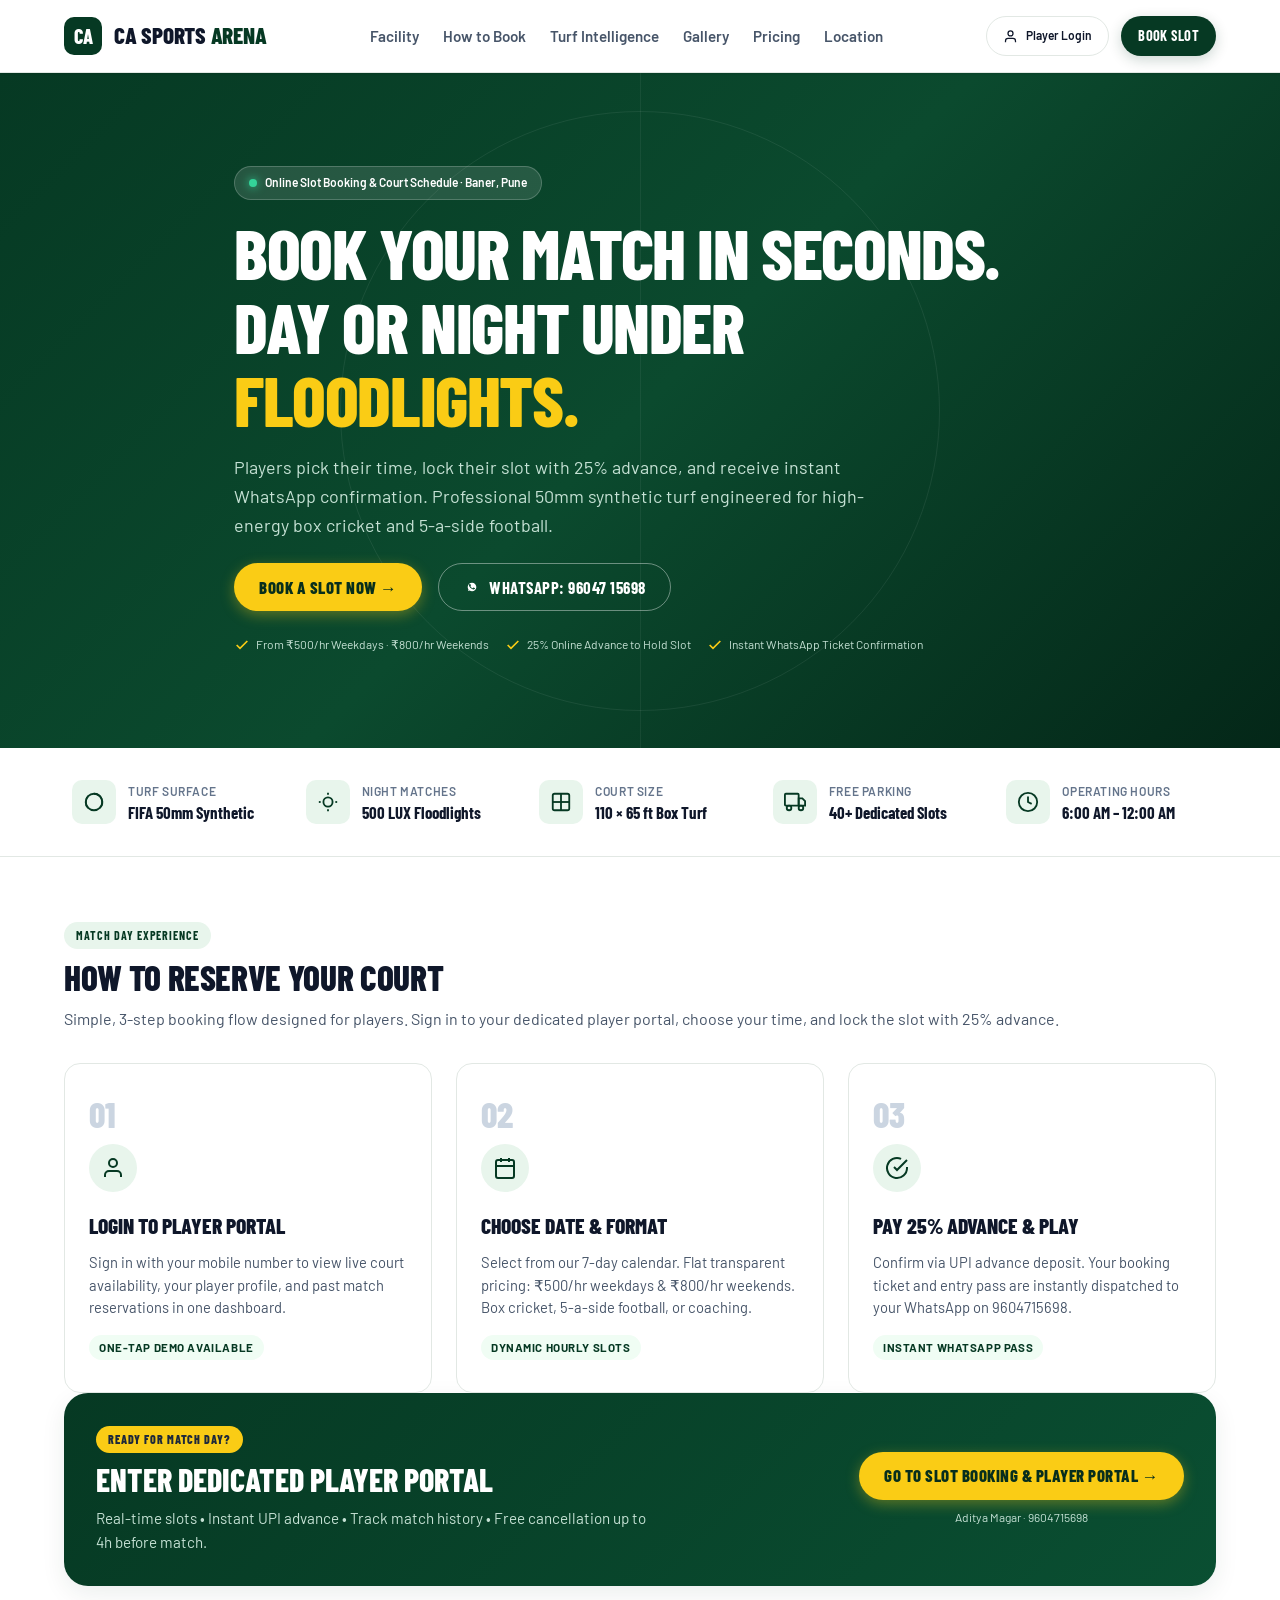
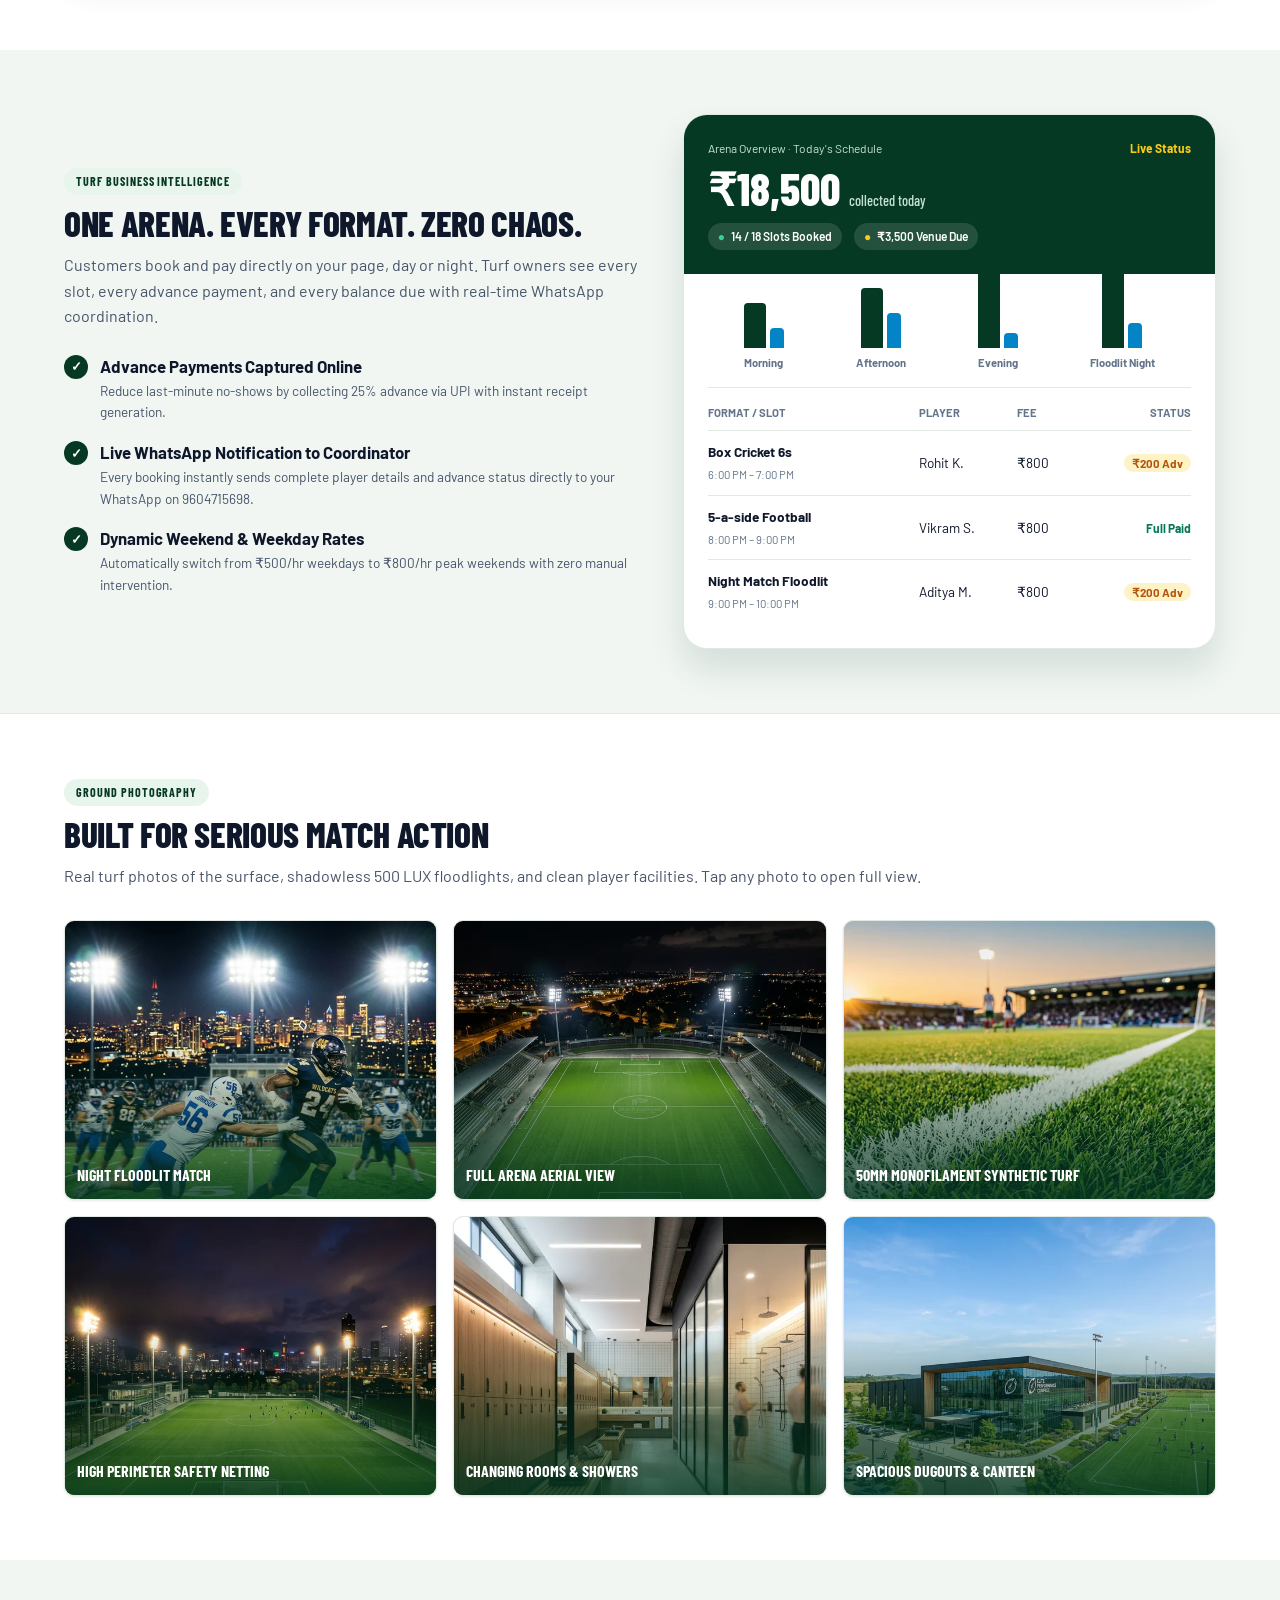
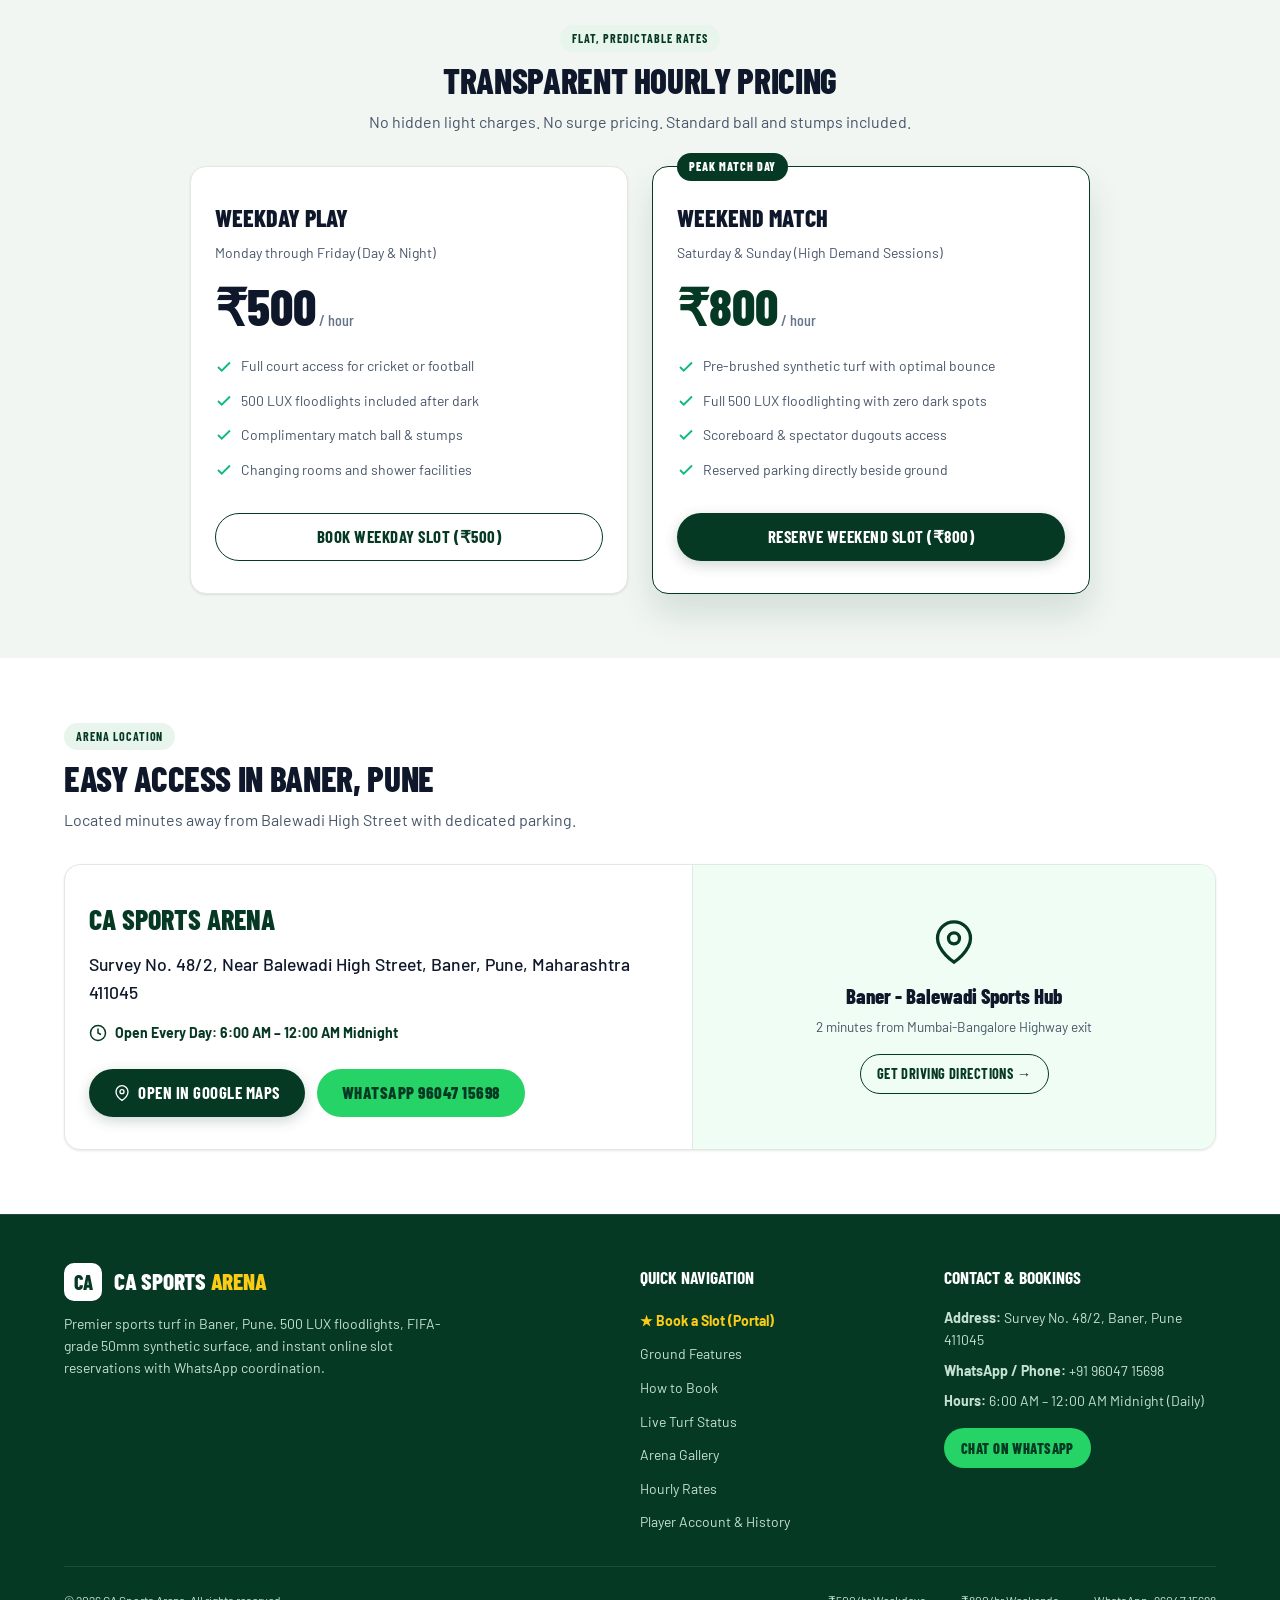
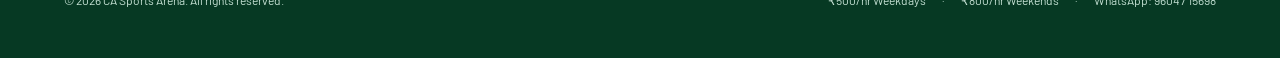
==== commit ad415c41: "small adjustments in the flow" ====
--- a/index.html
+++ b/index.html
@@ -65,8 +65,8 @@
 
       <!-- Desktop Navigation -->
       <nav class="nav-desktop" aria-label="Main Navigation">
-        <a href="#booking" class="nav-link active">Book a Slot</a>
         <a href="#quickFacts" class="nav-link">Facility</a>
+        <a href="#howToBook" class="nav-link">How to Book</a>
         <a href="#dashboardOverview" class="nav-link">Turf Intelligence</a>
         <a href="#gallery" class="nav-link">Gallery</a>
         <a href="#pricing" class="nav-link">Pricing</a>
@@ -76,12 +76,12 @@
       <!-- Header Actions -->
       <div class="header-actions">
         <!-- User Account / Bookings Trigger -->
-        <button type="button" class="user-btn" id="userAuthBtn" aria-label="Account and bookings">
+        <a href="booking.html" class="user-btn" id="userAuthBtn" aria-label="Account and bookings">
           <svg width="15" height="15" viewBox="0 0 24 24" fill="none" stroke="currentColor" stroke-width="2"><path d="M20 21v-2a4 4 0 0 0-4-4H8a4 4 0 0 0-4 4v2"/><circle cx="12" cy="7" r="4"/></svg>
-          <span>Login / Sign Up</span>
-        </button>
-
-        <a href="#booking" class="btn btn-primary btn-sm">Book Slot</a>
+          <span>Player Portal</span>
+        </a>
+
+        <a href="booking.html" class="btn btn-primary btn-sm">Book Slot</a>
 
         <!-- Mobile Menu Toggle -->
         <button type="button" class="nav-toggle-btn" id="navToggleBtn" aria-label="Open navigation menu">
@@ -101,13 +101,14 @@
       <button type="button" class="lightbox-close-btn" id="mobileDrawerClose" style="position:static;width:38px;height:38px;" aria-label="Close menu">✕</button>
     </div>
     <div class="mobile-nav-links">
-      <a href="#booking" class="mobile-nav-link">Book a Slot</a>
+      <a href="booking.html" class="mobile-nav-link" style="color:var(--accent-gold);font-weight:700;">★ Book a Slot (Portal)</a>
       <a href="#quickFacts" class="mobile-nav-link">Turf Specs</a>
+      <a href="#howToBook" class="mobile-nav-link">How It Works</a>
       <a href="#dashboardOverview" class="mobile-nav-link">Live Turf Status</a>
       <a href="#gallery" class="mobile-nav-link">Arena Gallery</a>
       <a href="#pricing" class="mobile-nav-link">Hourly Rates</a>
       <a href="#location" class="mobile-nav-link">Location &amp; Directions</a>
-      <a href="login.html" class="mobile-nav-link" style="color:var(--accent-gold);">Player Sign In</a>
+      <a href="booking.html" class="mobile-nav-link">Player Account &amp; History</a>
     </div>
     <div style="margin-top:auto;padding-top:2rem;">
       <a href="https://wa.me/919604715698" target="_blank" rel="noopener noreferrer" class="btn btn-whatsapp" style="width:100%;">
@@ -135,8 +136,8 @@
 
       <div class="hero-actions">
         <!-- Warm Gold Yellow Button from Reference 1 -->
-        <a href="#booking" class="btn btn-gold">
-          Book a Slot Now
+        <a href="booking.html" class="btn btn-gold">
+          Book a Slot Now &rarr;
         </a>
         <a href="https://wa.me/919604715698" target="_blank" rel="noopener noreferrer" class="btn btn-outline-hero">
           <svg width="18" height="18" viewBox="0 0 24 24" fill="currentColor"><path d="M12.031 6.172c-3.181 0-5.767 2.586-5.768 5.766-.001 1.298.38 2.27 1.019 3.287l-.582 2.128 2.182-.573c.978.58 1.911.928 3.145.929 3.178 0 5.767-2.587 5.768-5.766.001-3.187-2.575-5.771-5.764-5.771zm3.392 8.244c-.144.405-.837.774-1.17.824-.312.045-.698.086-2.223-.554-1.954-.82-3.21-2.824-3.308-2.955-.097-.133-.787-1.047-.787-1.996 0-.948.498-1.413.675-1.605.176-.192.385-.24.513-.24.129 0 .257.001.369.006.118.005.277-.045.434.331.161.385.55 1.343.6 1.444.05.101.083.219.017.352-.066.133-.1.217-.199.333-.099.117-.208.261-.297.351-.1.1-.205.21-.088.411.117.201.52 1.088 1.115 1.618.767.683 1.414.894 1.616.994.201.1.32.083.438-.05.118-.134.505-.589.64-.79.135-.202.271-.168.455-.101.185.067 1.17.552 1.371.653.201.101.336.151.385.235.049.084.049.488-.095.893z"/></svg>
@@ -218,156 +219,71 @@
     </div>
   </section>
 
-  <!-- ===== DEDICATED BOOKING SECTION (Primary Feature) ===== -->
-  <section class="section booking-section" id="booking">
+  <!-- ===== STANDALONE HOW TO BOOK & MATCH DAY EXPERIENCE ===== -->
+  <section class="section" id="howToBook" style="background:#ffffff;">
     <div class="container">
       <div class="section-header">
-        <span class="section-tag">Direct Slot Booking</span>
-        <h2 class="section-title">Select Date &amp; Reserve Slot</h2>
-        <p class="section-subtitle">Real-time availability with live weekday (₹500/hr) and weekend (₹800/hr) pricing. Lock your slot online with 25% advance.</p>
-      </div>
-
-      <div class="booking-layout">
-        <!-- Left: Date Picker + Format Pills + Time Slots -->
-        <div>
-          <!-- Date Tabs -->
-          <div class="date-selector-wrap">
-            <div class="date-selector-label">
-              <span class="date-label-text">1. Choose Date (Next 7 Days)</span>
-              <span style="font-size:var(--text-xs);color:var(--green-primary);font-weight:700;">Mon–Fri: ₹500 &middot; Sat–Sun: ₹800</span>
-            </div>
-            <div class="date-tabs-scroller" id="dateTabs" role="tablist" aria-label="Booking Dates">
-              <!-- Rendered dynamically by app.js -->
-            </div>
-          </div>
-
-          <!-- Format Selector Pills -->
-          <div class="date-selector-wrap">
-            <div class="date-selector-label">
-              <span class="date-label-text">2. Match Format</span>
-            </div>
-            <div class="format-pills">
-              <button type="button" class="format-pill active" data-format="Box Cricket (6–8 a side)">Box Cricket (6–8 a side)</button>
-              <button type="button" class="format-pill" data-format="5-a-side Football">5-a-side Football</button>
-              <button type="button" class="format-pill" data-format="Net Practice / Coaching">Net Practice</button>
-            </div>
-          </div>
-
-          <!-- Dynamic Slots Container Grouped by Daypart -->
-          <div class="date-selector-wrap">
-            <div class="date-selector-label">
-              <span class="date-label-text">3. Available Time Slots</span>
-              <span style="font-size:var(--text-xs);color:var(--text-muted);">Past hours for today are disabled</span>
-            </div>
-            <div id="slotsContainer">
-              <!-- Rendered dynamically by app.js -->
-            </div>
-          </div>
-        </div>
-
-        <!-- Right: Deep Forest Green Sticky Order Summary Panel -->
-        <aside class="booking-summary-panel" id="bookingPanel">
-          <h3 class="summary-title">Booking Summary</h3>
-          <p class="summary-subtitle">Review selection &amp; confirm advance payment</p>
-
-          <!-- Empty State -->
-          <div class="summary-empty-state" id="summaryEmpty">
-            <div class="summary-empty-icon">
-              <svg width="24" height="24" viewBox="0 0 24 24" fill="none" stroke="currentColor" stroke-width="2"><circle cx="12" cy="12" r="10"/><polyline points="12 6 12 12 16 14"/></svg>
-            </div>
-            <h4>No Slot Selected</h4>
-            <p style="font-size:var(--text-sm);color:var(--text-on-green-sub);margin:0 auto;">Pick a time slot from the schedule on the left to review price and pay advance.</p>
-          </div>
-
-          <!-- Filled State -->
-          <div id="summaryFilled" style="display:none;">
-            <!-- Active Slot Box -->
-            <div class="summary-active-details">
-              <div class="summary-badge-strip">
-                <span style="font-size:0.7rem;font-weight:700;color:var(--accent-gold);text-transform:uppercase;">Selected Slot</span>
-                <span class="summary-rate-tag" id="summaryRateTag">Weekday Rate</span>
-              </div>
-              <div class="summary-slot-time" id="summarySlotTime">—</div>
-              <div class="summary-slot-date" id="summarySlotDate">—</div>
-            </div>
-
-            <!-- Duration Selector -->
-            <div class="summary-form-group">
-              <div style="display:flex;align-items:center;justify-content:space-between;margin-bottom:var(--space-2);">
-                <label class="summary-form-label" style="margin:0;">Match Duration</label>
-                <div style="display:flex;align-items:center;gap:var(--space-2);">
-                  <button type="button" class="btn btn-outline-hero btn-sm" id="durMinus" style="min-width:36px;padding:0;" aria-label="Decrease duration">−</button>
-                  <span id="durationVal" style="font-family:var(--font-display);font-size:1.15rem;font-weight:700;min-width:64px;text-align:center;color:#ffffff;">1 hour</span>
-                  <button type="button" class="btn btn-outline-hero btn-sm" id="durPlus" style="min-width:36px;padding:0;" aria-label="Increase duration">+</button>
-                </div>
-              </div>
-            </div>
-
-            <!-- Payment Choice Toggle -->
-            <div class="summary-form-group">
-              <label class="summary-form-label">Payment Choice</label>
-              <div class="payment-type-toggle">
-                <button type="button" class="pay-toggle-btn active" id="payModeAdvance">
-                  <div class="pay-toggle-title">Pay 25% Advance</div>
-                  <div class="pay-toggle-sub">Lock slot online, rest at venue</div>
-                </button>
-                <button type="button" class="pay-toggle-btn" id="payModeFull">
-                  <div class="pay-toggle-title">Pay 100% Full</div>
-                  <div class="pay-toggle-sub">Settle total fee now</div>
-                </button>
-              </div>
-            </div>
-
-            <!-- Customer Details Form -->
-            <div class="summary-form-group">
-              <label class="summary-form-label" for="bookName">Player / Team Name</label>
-              <input type="text" id="bookName" class="input-field-on-green" placeholder="e.g. Rahul Sharma" autocomplete="name" required />
-              <span class="field-error-msg" id="bookNameError"></span>
-            </div>
-
-            <div class="summary-form-group">
-              <label class="summary-form-label" for="bookPhone">WhatsApp / Mobile Number</label>
-              <input type="tel" id="bookPhone" class="input-field-on-green" placeholder="10-digit mobile (e.g. 9604715698)" maxlength="10" autocomplete="tel" required />
-              <span class="field-error-msg" id="bookPhoneError"></span>
-            </div>
-
-            <!-- Live Calculation Breakdown -->
-            <div class="pricing-breakdown-box">
-              <div class="price-row-green">
-                <span>Slot Rate</span>
-                <span id="summaryRateRow">₹500 × 1h</span>
-              </div>
-              <div class="price-row-green">
-                <span>Platform Fee</span>
-                <span style="color:#34d399;font-weight:700;">₹0 (Zero Fee)</span>
-              </div>
-              <div class="price-row-green total-row">
-                <span>Total Amount</span>
-                <span class="val" id="summaryTotalRow">₹500</span>
-              </div>
-
-              <!-- Advance Details -->
-              <div class="advance-due-green" id="summaryAdvanceRow">
-                <span>Due Now (Advance):</span>
-                <span id="summaryAdvanceVal" style="font-size:1.1rem;font-weight:800;">₹200</span>
-              </div>
-              <div class="price-row-green" id="summaryBalanceRow" style="font-size:0.8rem;margin-top:6px;">
-                <span>Payable at Venue</span>
-                <span id="summaryBalanceVal" style="font-weight:700;color:#ffffff;">₹300</span>
-              </div>
-            </div>
-          </div>
-
-          <!-- Submit / Pay Button -->
-          <div style="margin-top:var(--space-4);">
-            <button type="button" class="btn btn-gold" id="confirmBookBtn" style="width:100%;font-size:1.1rem;padding:var(--space-3);" disabled>
-              Select a Time Slot First
-            </button>
-            <p style="font-size:0.75rem;color:var(--text-on-green-sub);text-align:center;margin-top:var(--space-2);line-height:1.4;">
-              Instant booking confirmation via WhatsApp (9604715698). Free cancellation up to 4h before your match.
-            </p>
-          </div>
-        </aside>
+        <span class="section-tag">Match Day Experience</span>
+        <h2 class="section-title">How To Reserve Your Court</h2>
+        <p class="section-subtitle">Simple, 3-step booking flow designed for players. Sign in to your dedicated player portal, choose your time, and lock the slot with 25% advance.</p>
+      </div>
+
+      <div class="steps-grid">
+        <!-- Step 1 -->
+        <div class="step-card">
+          <div class="step-number">01</div>
+          <div class="step-icon-badge">
+            <svg width="24" height="24" viewBox="0 0 24 24" fill="none" stroke="currentColor" stroke-width="2"><path d="M20 21v-2a4 4 0 0 0-4-4H8a4 4 0 0 0-4 4v2"/><circle cx="12" cy="7" r="4"/></svg>
+          </div>
+          <h3 class="step-title">Login to Player Portal</h3>
+          <p class="step-desc">
+            Sign in with your mobile number to view live court availability, your player profile, and past match reservations in one dashboard.
+          </p>
+          <span class="step-tag">One-Tap Demo Available</span>
+        </div>
+
+        <!-- Step 2 -->
+        <div class="step-card">
+          <div class="step-number">02</div>
+          <div class="step-icon-badge">
+            <svg width="24" height="24" viewBox="0 0 24 24" fill="none" stroke="currentColor" stroke-width="2"><rect x="3" y="4" width="18" height="18" rx="2"/><line x1="16" y1="2" x2="16" y2="6"/><line x1="8" y1="2" x2="8" y2="6"/><line x1="3" y1="10" x2="21" y2="10"/></svg>
+          </div>
+          <h3 class="step-title">Choose Date &amp; Format</h3>
+          <p class="step-desc">
+            Select from our 7-day calendar. Flat transparent pricing: ₹500/hr weekdays &amp; ₹800/hr weekends. Box cricket, 5-a-side football, or coaching.
+          </p>
+          <span class="step-tag">Dynamic Hourly Slots</span>
+        </div>
+
+        <!-- Step 3 -->
+        <div class="step-card">
+          <div class="step-number">03</div>
+          <div class="step-icon-badge">
+            <svg width="24" height="24" viewBox="0 0 24 24" fill="none" stroke="currentColor" stroke-width="2"><path d="M22 11.08V12a10 10 0 1 1-5.93-9.14"/><polyline points="22 4 12 14.01 9 11.01"/></svg>
+          </div>
+          <h3 class="step-title">Pay 25% Advance &amp; Play</h3>
+          <p class="step-desc">
+            Confirm via UPI advance deposit. Your booking ticket and entry pass are instantly dispatched to your WhatsApp on 9604715698.
+          </p>
+          <span class="step-tag">Instant WhatsApp Pass</span>
+        </div>
+      </div>
+
+      <!-- High-Converting CTA Banner directly to booking portal -->
+      <div class="portal-cta-banner">
+        <div class="portal-cta-content">
+          <span class="portal-cta-badge">Ready for Match Day?</span>
+          <h3 class="portal-cta-title">Enter Dedicated Player Portal</h3>
+          <p class="portal-cta-sub">
+            Real-time slots &bull; Instant UPI advance &bull; Track match history &bull; Free cancellation up to 4h before match.
+          </p>
+        </div>
+        <div class="portal-cta-action">
+          <a href="booking.html" class="btn btn-gold btn-lg">
+            Go to Slot Booking &amp; Player Portal &rarr;
+          </a>
+          <span class="portal-cta-hint">Aditya Magar &middot; 9604715698</span>
+        </div>
       </div>
     </div>
   </section>
@@ -592,7 +508,7 @@
               <span>Changing rooms and shower facilities</span>
             </li>
           </ul>
-          <a href="#booking" class="btn btn-outline" style="width:100%;">Book Weekday Slot (₹500)</a>
+          <a href="booking.html" class="btn btn-outline" style="width:100%;">Book Weekday Slot (₹500)</a>
         </div>
 
         <!-- Weekend Card (Featured) -->
@@ -619,7 +535,7 @@
               <span>Reserved parking directly beside ground</span>
             </li>
           </ul>
-          <a href="#booking" class="btn btn-primary" style="width:100%;">Reserve Weekend Slot (₹800)</a>
+          <a href="booking.html" class="btn btn-primary" style="width:100%;">Reserve Weekend Slot (₹800)</a>
         </div>
       </div>
     </div>
@@ -684,12 +600,13 @@
         <div>
           <h4 class="footer-col-title">Quick Navigation</h4>
           <ul class="footer-nav-list">
-            <li><a href="#booking" class="footer-nav-link">Book a Slot</a></li>
+            <li><a href="booking.html" class="footer-nav-link" style="color:var(--accent-gold);font-weight:700;">★ Book a Slot (Portal)</a></li>
             <li><a href="#quickFacts" class="footer-nav-link">Ground Features</a></li>
+            <li><a href="#howToBook" class="footer-nav-link">How to Book</a></li>
             <li><a href="#dashboardOverview" class="footer-nav-link">Live Turf Status</a></li>
             <li><a href="#gallery" class="footer-nav-link">Arena Gallery</a></li>
             <li><a href="#pricing" class="footer-nav-link">Hourly Rates</a></li>
-            <li><a href="login.html" class="footer-nav-link">Player Sign In</a></li>
+            <li><a href="booking.html" class="footer-nav-link">Player Account &amp; History</a></li>
           </ul>
         </div>
 
@@ -729,7 +646,7 @@
       <span class="label">Starting From</span>
       <span class="amount" id="stickyBarAmount">₹500<span>/hr</span></span>
     </div>
-    <a href="#booking" class="btn btn-primary btn-sm">Book a Slot</a>
+    <a href="booking.html" class="btn btn-primary btn-sm">Book a Slot &rarr;</a>
   </aside>
 
   <!-- ===== LIGHTBOX MODAL WITH RELIABLE CLOSE & BACKDROP DISMISS ===== -->
@@ -744,192 +661,6 @@
     <button type="button" class="lightbox-nav-btn lightbox-next-btn" id="lightboxNext" aria-label="Next image">›</button>
   </div>
 
-  <!-- ===== STEP 1 OF MOCK FLOW: SIMULATED UPI ADVANCE PAYMENT MODAL ===== -->
-  <div class="app-modal" id="mockPaymentModal" role="dialog" aria-modal="true" aria-label="UPI Advance Payment">
-    <div class="modal-dialog-card" onclick="event.stopPropagation()">
-      <button type="button" class="modal-close-trigger" data-close-modal="mockPaymentModal" aria-label="Close payment modal">✕</button>
-
-      <div style="text-align:center;margin-bottom:var(--space-4);">
-        <span class="section-tag">Instant Payment Simulation</span>
-        <h3 style="font-family:var(--font-display);font-size:1.75rem;font-weight:800;color:var(--green-primary);text-transform:uppercase;margin:var(--space-2) 0 4px;">
-          Pay Advance &middot; <span id="mockPayAmount" style="color:var(--green-primary);">₹200</span>
-        </h3>
-        <p style="font-size:var(--text-sm);color:var(--text-secondary);margin:0 auto;" id="mockPayDesc">Slot booking deposit</p>
-      </div>
-
-      <!-- QR Code Simulation -->
-      <div class="mock-upi-card">
-        <div style="font-size:var(--text-xs);font-weight:700;color:var(--text-muted);text-transform:uppercase;letter-spacing:0.06em;">
-          Scan with Any UPI App
-        </div>
-        
-        <!-- SVG Generated Crisp QR Graphic -->
-        <div class="qr-placeholder">
-          <svg width="120" height="120" viewBox="0 0 100 100" fill="none">
-            <!-- QR Pattern Simulation -->
-            <rect x="0" y="0" width="30" height="30" fill="#063923" rx="4"/>
-            <rect x="6" y="6" width="18" height="18" fill="#ffffff" rx="2"/>
-            <rect x="10" y="10" width="10" height="10" fill="#063923"/>
-
-            <rect x="70" y="0" width="30" height="30" fill="#063923" rx="4"/>
-            <rect x="76" y="6" width="18" height="18" fill="#ffffff" rx="2"/>
-            <rect x="80" y="10" width="10" height="10" fill="#063923"/>
-
-            <rect x="0" y="70" width="30" height="30" fill="#063923" rx="4"/>
-            <rect x="6" y="76" width="18" height="18" fill="#ffffff" rx="2"/>
-            <rect x="10" y="80" width="10" height="10" fill="#063923"/>
-
-            <rect x="40" y="10" width="18" height="8" fill="#063923"/>
-            <rect x="42" y="24" width="12" height="14" fill="#063923"/>
-            <rect x="15" y="40" width="20" height="10" fill="#063923"/>
-            <rect x="45" y="45" width="14" height="14" fill="#063923"/>
-            <rect x="70" y="40" width="16" height="8" fill="#063923"/>
-            <rect x="40" y="70" width="14" height="20" fill="#063923"/>
-            <rect x="65" y="65" width="25" height="12" fill="#063923"/>
-            <rect x="65" y="84" width="12" height="10" fill="#063923"/>
-          </svg>
-        </div>
-
-        <div style="font-family:var(--font-display);font-size:0.95rem;font-weight:700;color:var(--text-primary);">
-          UPI ID: <span style="color:var(--green-primary);">casportsarena@upi</span>
-        </div>
-
-        <div class="upi-apps-row">
-          <span class="upi-app-pill">GPay</span>
-          <span class="upi-app-pill">PhonePe</span>
-          <span class="upi-app-pill">Paytm</span>
-          <span class="upi-app-pill">BHIM</span>
-        </div>
-      </div>
-
-      <!-- Action Button to complete mock flow -->
-      <button type="button" class="btn btn-primary" id="mockPaySuccessBtn" style="width:100%;font-size:1.1rem;padding:var(--space-3);margin-bottom:var(--space-2);">
-        Complete Advance Payment Demo &rarr;
-      </button>
-
-      <p style="font-size:0.75rem;color:var(--text-muted);text-align:center;margin:0;">
-        Demo Flow: Click above to simulate instant transaction verification and generate match pass ticket.
-      </p>
-    </div>
-  </div>
-
-  <!-- ===== STEP 2: CONFIRMED MATCH TICKET & WHATSAPP TICKET PASS ===== -->
-  <div class="app-modal" id="confirmationModal" role="dialog" aria-modal="true" aria-label="Booking Confirmation Receipt">
-    <div class="modal-dialog-card" onclick="event.stopPropagation()">
-      <button type="button" class="modal-close-trigger" data-close-modal="confirmationModal" aria-label="Close confirmation">✕</button>
-      
-      <div style="text-align:center;margin-bottom:var(--space-4);">
-        <div style="width:56px;height:56px;border-radius:50%;background:#d1fae5;color:#047857;display:flex;align-items:center;justify-content:center;margin:0 auto var(--space-2);font-size:1.6rem;font-weight:900;">
-          ✓
-        </div>
-        <h3 style="font-family:var(--font-display);font-size:1.75rem;font-weight:800;color:var(--green-primary);text-transform:uppercase;margin-bottom:2px;">
-          Match Slot Reserved!
-        </h3>
-        <p style="font-size:var(--text-sm);color:var(--text-secondary);margin:0 auto;">Your slot has been locked with advance verification.</p>
-      </div>
-
-      <div style="background:#f8faf9;border:1.5px solid var(--border-light);border-radius:var(--radius-md);padding:var(--space-4);margin-bottom:var(--space-4);font-size:var(--text-sm);">
-        <div style="display:flex;justify-content:space-between;align-items:center;padding:4px 0;">
-          <span style="color:var(--text-muted);">Booking Reference</span>
-          <span style="font-family:var(--font-display);font-size:1.15rem;font-weight:800;color:var(--green-primary);" id="confRef">#CA-89211</span>
-        </div>
-        <div style="display:flex;justify-content:space-between;align-items:center;padding:4px 0;">
-          <span style="color:var(--text-muted);">Slot Time</span>
-          <span style="font-weight:700;color:var(--text-primary);" id="confSlot">—</span>
-        </div>
-        <div style="display:flex;justify-content:space-between;align-items:center;padding:4px 0;">
-          <span style="color:var(--text-muted);">Match Date</span>
-          <span id="confDate" style="color:var(--text-primary);font-weight:600;">—</span>
-        </div>
-        <div style="display:flex;justify-content:space-between;align-items:center;padding:4px 0;">
-          <span style="color:var(--text-muted);">Player / Team</span>
-          <span id="confName" style="color:var(--text-primary);font-weight:600;">—</span>
-        </div>
-        <div style="display:flex;justify-content:space-between;align-items:center;padding:8px 0 4px;border-top:1px solid var(--border-light);margin-top:6px;">
-          <span style="color:var(--text-muted);">Total Match Fee</span>
-          <span style="font-family:var(--font-display);font-size:1.2rem;font-weight:800;color:var(--text-primary);" id="confTotal">—</span>
-        </div>
-        <div style="display:flex;justify-content:space-between;align-items:center;padding:4px 0;">
-          <span style="color:#047857;font-weight:700;">Advance Paid Online</span>
-          <span style="color:#047857;font-weight:800;" id="confAdvance">—</span>
-        </div>
-        <div style="display:flex;justify-content:space-between;align-items:center;padding:4px 0;">
-          <span style="color:var(--text-muted);">Balance Due at Venue</span>
-          <span id="confBalance" style="font-weight:700;color:var(--text-primary);">—</span>
-        </div>
-      </div>
-
-      <div style="display:flex;flex-direction:column;gap:var(--space-2);">
-        <!-- Direct WhatsApp Action Button -->
-        <a id="confWhatsAppLink" href="#" class="btn btn-whatsapp" style="width:100%;">
-          <svg width="18" height="18" viewBox="0 0 24 24" fill="currentColor"><path d="M12.031 6.172c-3.181 0-5.767 2.586-5.768 5.766-.001 1.298.38 2.27 1.019 3.287l-.582 2.128 2.182-.573c.978.58 1.911.928 3.145.929 3.178 0 5.767-2.587 5.768-5.766.001-3.187-2.575-5.771-5.764-5.771zm3.392 8.244c-.144.405-.837.774-1.17.824-.312.045-.698.086-2.223-.554-1.954-.82-3.21-2.824-3.308-2.955-.097-.133-.787-1.047-.787-1.996 0-.948.498-1.413.675-1.605.176-.192.385-.24.513-.24.129 0 .257.001.369.006.118.005.277-.045.434.331.161.385.55 1.343.6 1.444.05.101.083.219.017.352-.066.133-.1.217-.199.333-.099.117-.208.261-.297.351-.1.1-.205.21-.088.411.117.201.52 1.088 1.115 1.618.767.683 1.414.894 1.616.994.201.1.32.083.438-.05.118-.134.505-.589.64-.79.135-.202.271-.168.455-.101.185.067 1.17.552 1.371.653.201.101.336.151.385.235.049.084.049.488-.095.893z"/></svg>
-          Send Confirmation to WhatsApp (9604715698)
-        </a>
-        <button type="button" class="btn btn-outline" data-close-modal="confirmationModal">Done</button>
-      </div>
-    </div>
-  </div>
-
-  <!-- ===== AUTH MODAL (Login / Sign Up) ===== -->
-  <div class="app-modal" id="authModal" role="dialog" aria-modal="true" aria-label="User Account">
-    <div class="modal-dialog-card" onclick="event.stopPropagation()">
-      <button type="button" class="modal-close-trigger" id="authCloseBtn" aria-label="Close modal">✕</button>
-      
-      <div style="display:flex;border-bottom:1.5px solid var(--border-light);margin-bottom:var(--space-6);">
-        <button type="button" class="auth-tab-btn active" id="tabLogin" style="flex:1;padding:var(--space-2) 0;font-family:var(--font-display);font-size:1.15rem;font-weight:700;color:var(--green-primary);border-bottom:2px solid var(--green-primary);">Sign In</button>
-        <button type="button" class="auth-tab-btn" id="tabSignup" style="flex:1;padding:var(--space-2) 0;font-family:var(--font-display);font-size:1.15rem;font-weight:700;color:var(--text-muted);">Register</button>
-      </div>
-
-      <!-- Login Form -->
-      <form id="formLogin" style="display:flex;flex-direction:column;gap:var(--space-4);">
-        <div>
-          <label style="display:block;font-size:var(--text-xs);font-weight:700;color:var(--text-secondary);text-transform:uppercase;margin-bottom:var(--space-1);">Registered Mobile Number</label>
-          <input type="tel" id="loginPhone" class="input-field-on-green" style="background:#f8faf9;color:var(--text-primary);" placeholder="10-digit mobile number" maxlength="10" required />
-        </div>
-        <div>
-          <label style="display:block;font-size:var(--text-xs);font-weight:700;color:var(--text-secondary);text-transform:uppercase;margin-bottom:var(--space-1);">Player Name</label>
-          <input type="text" id="loginName" class="input-field-on-green" style="background:#f8faf9;color:var(--text-primary);" placeholder="e.g. Rahul" />
-        </div>
-        <button type="submit" class="btn btn-primary" style="width:100%;margin-top:var(--space-2);">Sign In &amp; Auto-fill Bookings</button>
-      </form>
-
-      <!-- Sign Up Form -->
-      <form id="formSignup" style="display:none;flex-direction:column;gap:var(--space-4);">
-        <div>
-          <label style="display:block;font-size:var(--text-xs);font-weight:700;color:var(--text-secondary);text-transform:uppercase;margin-bottom:var(--space-1);">Full Name</label>
-          <input type="text" id="signupName" class="input-field-on-green" style="background:#f8faf9;color:var(--text-primary);" placeholder="Your Full Name" required />
-        </div>
-        <div>
-          <label style="display:block;font-size:var(--text-xs);font-weight:700;color:var(--text-secondary);text-transform:uppercase;margin-bottom:var(--space-1);">Mobile Number</label>
-          <input type="tel" id="signupPhone" class="input-field-on-green" style="background:#f8faf9;color:var(--text-primary);" placeholder="10-digit mobile" maxlength="10" required />
-        </div>
-        <div>
-          <label style="display:block;font-size:var(--text-xs);font-weight:700;color:var(--text-secondary);text-transform:uppercase;margin-bottom:var(--space-1);">Email (Optional)</label>
-          <input type="email" id="signupEmail" class="input-field-on-green" style="background:#f8faf9;color:var(--text-primary);" placeholder="player@example.com" />
-        </div>
-        <button type="submit" class="btn btn-primary" style="width:100%;margin-top:var(--space-2);">Create Account</button>
-      </form>
-    </div>
-  </div>
-
-  <!-- ===== MY BOOKINGS MODAL ===== -->
-  <div class="app-modal" id="myBookingsModal" role="dialog" aria-modal="true" aria-label="My Bookings">
-    <div class="modal-dialog-card" onclick="event.stopPropagation()">
-      <div style="display:flex;align-items:center;justify-content:space-between;margin-bottom:var(--space-4);border-bottom:1px solid var(--border-light);padding-bottom:var(--space-3);">
-        <h3 style="font-family:var(--font-display);font-size:1.5rem;font-weight:800;text-transform:uppercase;color:var(--green-primary);margin:0;">My Booked Matches</h3>
-        <button type="button" class="modal-close-trigger" style="position:static;" data-close-modal="myBookingsModal" aria-label="Close my bookings">✕</button>
-      </div>
-
-      <div id="myBookingsList">
-        <!-- Rendered via JS -->
-      </div>
-
-      <div style="margin-top:var(--space-6);text-align:right;">
-        <button type="button" class="btn btn-outline btn-sm" id="userLogoutBtn">Log Out</button>
-      </div>
-    </div>
-  </div>
-
   <!-- ===== TOAST NOTIFICATION ===== -->
   <div class="toast-msg" id="toastMsg" role="status" aria-live="polite">
     <svg width="20" height="20" viewBox="0 0 24 24" fill="none" stroke="var(--accent-gold)" stroke-width="2.5"><polyline points="20 6 9 17 4 12"/></svg>
--- a/styles.css
+++ b/styles.css
@@ -1930,4 +1930,394 @@
   .toast-msg {
     bottom: var(--space-6);
   }
+}
+
+/* ==========================================================================
+   DEDICATED PLAYER PORTAL & BOOKING DASHBOARD STYLES (booking.html)
+   ========================================================================== */
+.portal-page-wrap {
+  min-height: 100vh;
+  background: var(--bg-page);
+}
+
+/* Player Profile Bar */
+.portal-profile-bar {
+  background: #ffffff;
+  border-bottom: 1.5px solid var(--border-light);
+  padding: var(--space-4) 0;
+  box-shadow: var(--shadow-sm);
+}
+
+.portal-profile-inner {
+  display: flex;
+  align-items: center;
+  justify-content: space-between;
+  flex-wrap: wrap;
+  gap: var(--space-4);
+}
+
+.player-identity-cluster {
+  display: flex;
+  align-items: center;
+  gap: var(--space-3);
+}
+
+.player-avatar-large {
+  width: 54px;
+  height: 54px;
+  border-radius: 50%;
+  background: var(--green-primary);
+  color: #ffffff;
+  display: flex;
+  align-items: center;
+  justify-content: center;
+  font-family: var(--font-display);
+  font-size: 1.5rem;
+  font-weight: 800;
+  box-shadow: 0 4px 12px rgba(6, 57, 35, 0.2);
+}
+
+.player-meta-title {
+  font-family: var(--font-display);
+  font-size: 1.35rem;
+  font-weight: 800;
+  color: var(--text-primary);
+  line-height: 1.1;
+  text-transform: uppercase;
+}
+
+.player-meta-sub {
+  font-size: 0.85rem;
+  color: var(--text-secondary);
+  display: flex;
+  align-items: center;
+  gap: var(--space-2);
+}
+
+.player-badge-vip {
+  display: inline-flex;
+  align-items: center;
+  gap: 4px;
+  background: #fef3c7;
+  color: #92400e;
+  font-weight: 700;
+  font-size: 0.7rem;
+  padding: 1px 8px;
+  border-radius: var(--radius-full);
+}
+
+.portal-quick-stats {
+  display: flex;
+  align-items: center;
+  gap: var(--space-6);
+}
+
+.portal-stat-unit {
+  display: flex;
+  flex-direction: column;
+}
+
+.portal-stat-num {
+  font-family: var(--font-display);
+  font-size: 1.4rem;
+  font-weight: 800;
+  color: var(--green-primary);
+  line-height: 1;
+}
+
+.portal-stat-lbl {
+  font-size: 0.72rem;
+  color: var(--text-muted);
+  text-transform: uppercase;
+  font-weight: 600;
+}
+
+/* Portal Segmented Navigation Tabs */
+.portal-tabs-nav {
+  display: flex;
+  gap: var(--space-2);
+  border-bottom: 2px solid var(--border-light);
+  margin-bottom: var(--space-8);
+  overflow-x: auto;
+}
+
+.portal-tab-btn {
+  display: inline-flex;
+  align-items: center;
+  gap: var(--space-2);
+  font-family: var(--font-display);
+  font-size: 1.15rem;
+  font-weight: 700;
+  text-transform: uppercase;
+  color: var(--text-muted);
+  padding: var(--space-3) var(--space-4);
+  cursor: pointer;
+  position: relative;
+  white-space: nowrap;
+  transition: var(--transition);
+  border-radius: var(--radius-md) var(--radius-md) 0 0;
+}
+
+.portal-tab-btn:hover {
+  color: var(--green-primary);
+  background: var(--green-mint-light);
+}
+
+.portal-tab-btn.active {
+  color: var(--green-primary);
+  background: #ffffff;
+  border: 1.5px solid var(--border-light);
+  border-bottom-color: #ffffff;
+  margin-bottom: -2px;
+}
+
+/* History Cards */
+.history-cards-list {
+  display: flex;
+  flex-direction: column;
+  gap: var(--space-4);
+}
+
+.history-card-item {
+  background: #ffffff;
+  border: 1.5px solid var(--border-light);
+  border-radius: var(--radius-lg);
+  padding: var(--space-6);
+  box-shadow: var(--shadow-sm);
+  display: grid;
+  grid-template-columns: 1fr;
+  gap: var(--space-4);
+  transition: var(--transition);
+}
+
+@media (min-width: 768px) {
+  .history-card-item {
+    grid-template-columns: 1fr auto;
+    align-items: center;
+  }
+}
+
+.history-card-item:hover {
+  border-color: var(--green-primary);
+  box-shadow: var(--shadow-md);
+}
+
+.history-badge-status {
+  display: inline-flex;
+  align-items: center;
+  gap: 4px;
+  font-size: 0.72rem;
+  font-weight: 800;
+  text-transform: uppercase;
+  letter-spacing: 0.05em;
+  padding: 2px 10px;
+  border-radius: var(--radius-full);
+  margin-bottom: var(--space-2);
+}
+
+.history-badge-status.confirmed {
+  background: #d1fae5;
+  color: #065f46;
+}
+
+.history-badge-status.completed {
+  background: #e2e8f0;
+  color: #475569;
+}
+
+.history-slot-title {
+  font-family: var(--font-display);
+  font-size: 1.4rem;
+  font-weight: 800;
+  color: var(--text-primary);
+  line-height: 1.2;
+}
+
+.history-slot-meta {
+  font-size: 0.9rem;
+  color: var(--text-secondary);
+}
+
+.history-financials {
+  display: flex;
+  flex-direction: column;
+  align-items: flex-start;
+  gap: 4px;
+}
+
+@media (min-width: 768px) {
+  .history-financials {
+    align-items: flex-end;
+  }
+}
+
+.history-price-total {
+  font-family: var(--font-display);
+  font-size: 1.5rem;
+  font-weight: 800;
+  color: var(--green-primary);
+}
+
+.history-adv-pill {
+  font-size: 0.75rem;
+  font-weight: 700;
+  color: #047857;
+  background: #ecfdf5;
+  padding: 2px 8px;
+  border-radius: var(--radius-sm);
+}
+
+.history-venue-due {
+  font-size: 0.75rem;
+  color: var(--text-muted);
+}
+
+/* Gatekeeper Login Card for booking.html */
+.gate-wrap {
+  min-height: 70vh;
+  display: flex;
+  align-items: center;
+  justify-content: center;
+  padding: var(--space-8) var(--space-4);
+}
+
+.gate-card {
+  width: 100%;
+  max-width: 480px;
+  background: #ffffff;
+  border: 1.5px solid var(--border-light);
+  border-radius: var(--radius-xl);
+  padding: var(--space-8) var(--space-6);
+  box-shadow: var(--shadow-card);
+}
+
+/* Standalone Landing Page: How to Book Steps & Portal CTA */
+.steps-grid {
+  display: grid;
+  grid-template-columns: repeat(auto-fit, minmax(280px, 1fr));
+  gap: var(--space-6);
+  margin-top: var(--space-8);
+}
+
+.step-card {
+  background: #ffffff;
+  border: 1.5px solid var(--border-light);
+  border-radius: var(--radius-lg);
+  padding: var(--space-8) var(--space-6);
+  display: flex;
+  flex-direction: column;
+  position: relative;
+  transition: transform var(--transition-fast), box-shadow var(--transition-fast), border-color var(--transition-fast);
+}
+
+.step-card:hover {
+  transform: translateY(-4px);
+  box-shadow: var(--shadow-md);
+  border-color: var(--green-primary);
+}
+
+.step-number {
+  font-family: var(--font-display);
+  font-size: 2.25rem;
+  font-weight: 800;
+  color: #cbd5e1;
+  line-height: 1;
+  margin-bottom: var(--space-3);
+}
+
+.step-icon-badge {
+  width: 48px;
+  height: 48px;
+  border-radius: 50%;
+  background: var(--green-mint);
+  color: var(--green-primary);
+  display: flex;
+  align-items: center;
+  justify-content: center;
+  margin-bottom: var(--space-4);
+}
+
+.step-title {
+  font-family: var(--font-display);
+  font-size: 1.35rem;
+  font-weight: 800;
+  text-transform: uppercase;
+  color: var(--text-primary);
+  margin-bottom: var(--space-2);
+}
+
+.step-desc {
+  font-size: 0.92rem;
+  color: var(--text-secondary);
+  line-height: 1.55;
+  margin-bottom: var(--space-4);
+  flex-grow: 1;
+}
+
+.step-tag {
+  align-self: flex-start;
+  font-size: 0.72rem;
+  font-weight: 700;
+  text-transform: uppercase;
+  letter-spacing: 0.05em;
+  padding: 3px 10px;
+  border-radius: var(--radius-full);
+  background: var(--green-mint-light);
+  color: var(--green-primary);
+}
+
+.portal-cta-banner {
+  background: linear-gradient(135deg, #063923 0%, #0a4f32 100%);
+  border-radius: var(--radius-xl);
+  padding: var(--space-8) var(--space-8);
+  margin-top: var(--space-10);
+  display: flex;
+  align-items: center;
+  justify-content: space-between;
+  gap: var(--space-6);
+  flex-wrap: wrap;
+  box-shadow: var(--shadow-card);
+}
+
+.portal-cta-badge {
+  display: inline-block;
+  background: var(--accent-gold);
+  color: #1e293b;
+  font-family: var(--font-display);
+  font-size: 0.75rem;
+  font-weight: 800;
+  text-transform: uppercase;
+  letter-spacing: 0.08em;
+  padding: 4px 12px;
+  border-radius: var(--radius-full);
+  margin-bottom: var(--space-2);
+}
+
+.portal-cta-title {
+  font-family: var(--font-display);
+  font-size: 2rem;
+  font-weight: 800;
+  text-transform: uppercase;
+  color: #ffffff;
+  margin: 0 0 var(--space-2);
+  line-height: 1.15;
+}
+
+.portal-cta-sub {
+  font-size: 0.95rem;
+  color: var(--text-on-green-sub);
+  margin: 0;
+  max-width: 560px;
+}
+
+.portal-cta-action {
+  display: flex;
+  flex-direction: column;
+  align-items: center;
+  gap: var(--space-2);
+}
+
+.portal-cta-hint {
+  font-size: 0.75rem;
+  color: var(--text-on-green-sub);
 }
